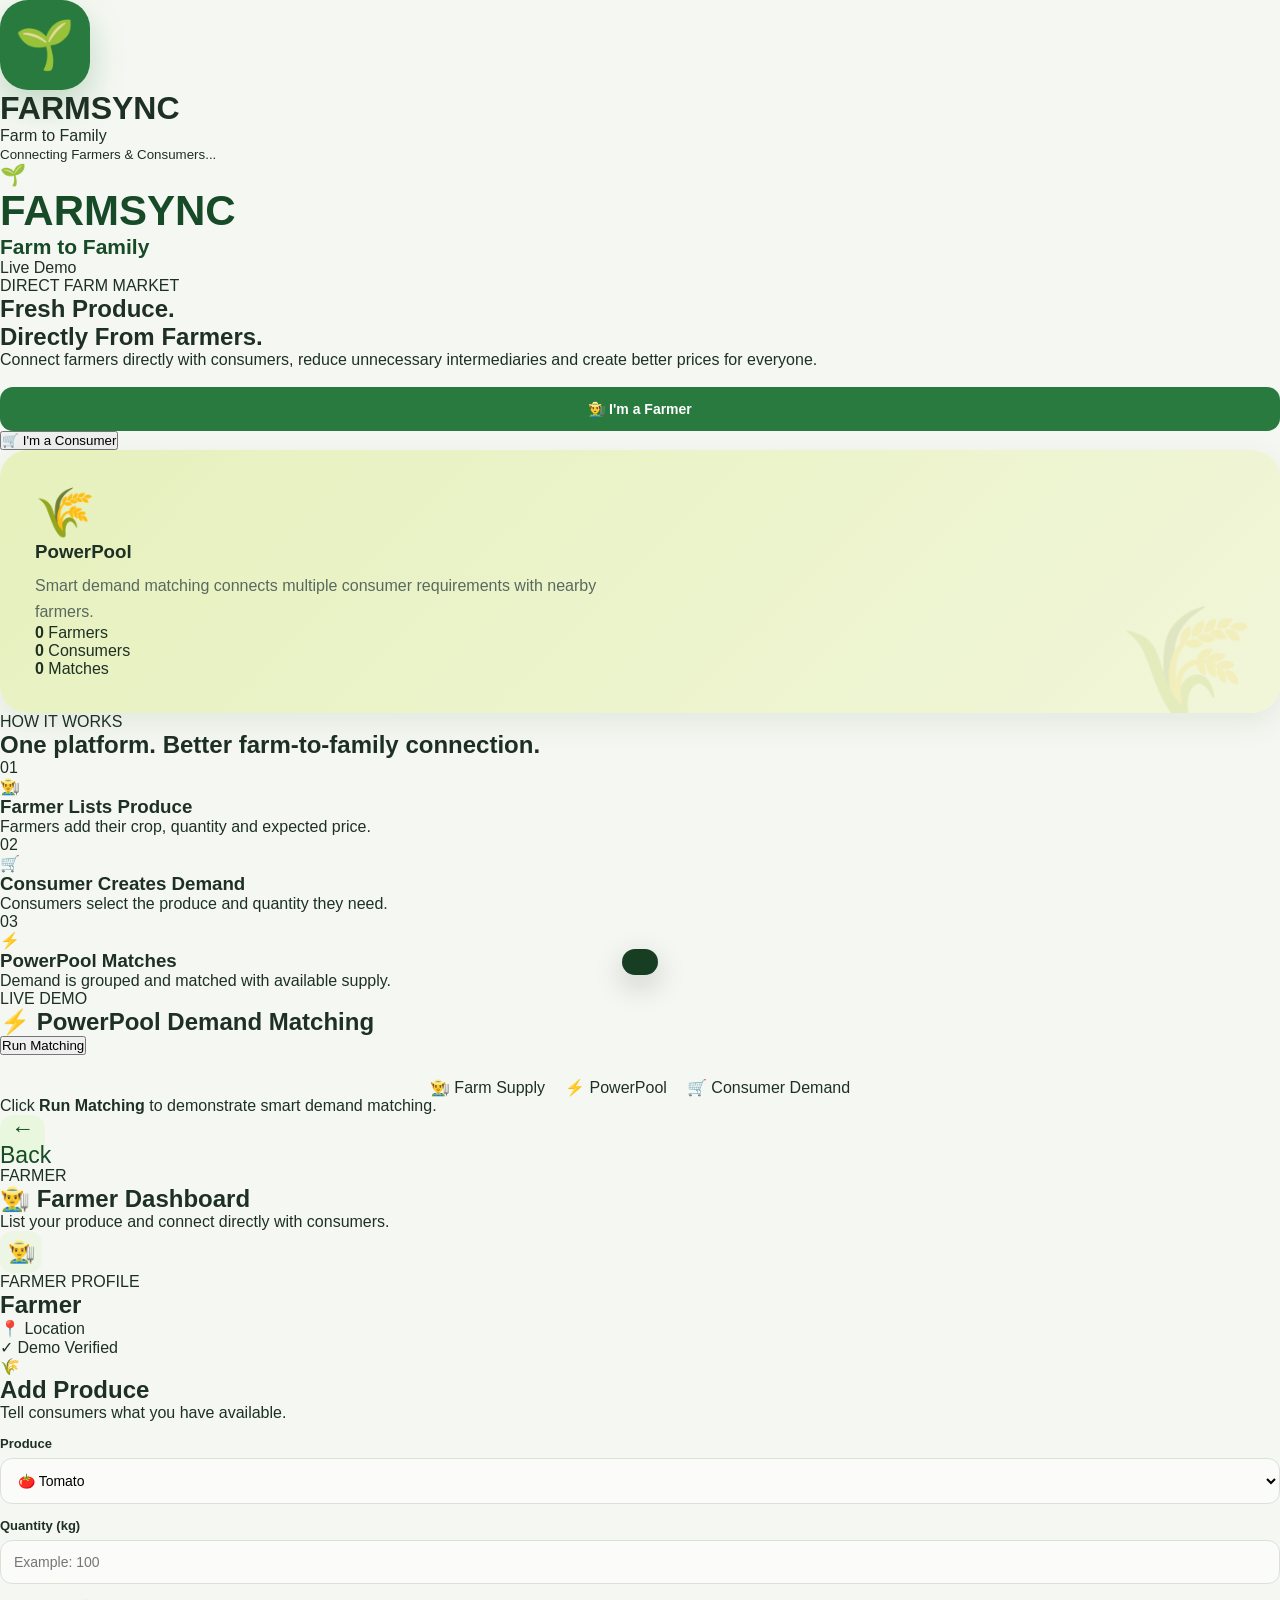
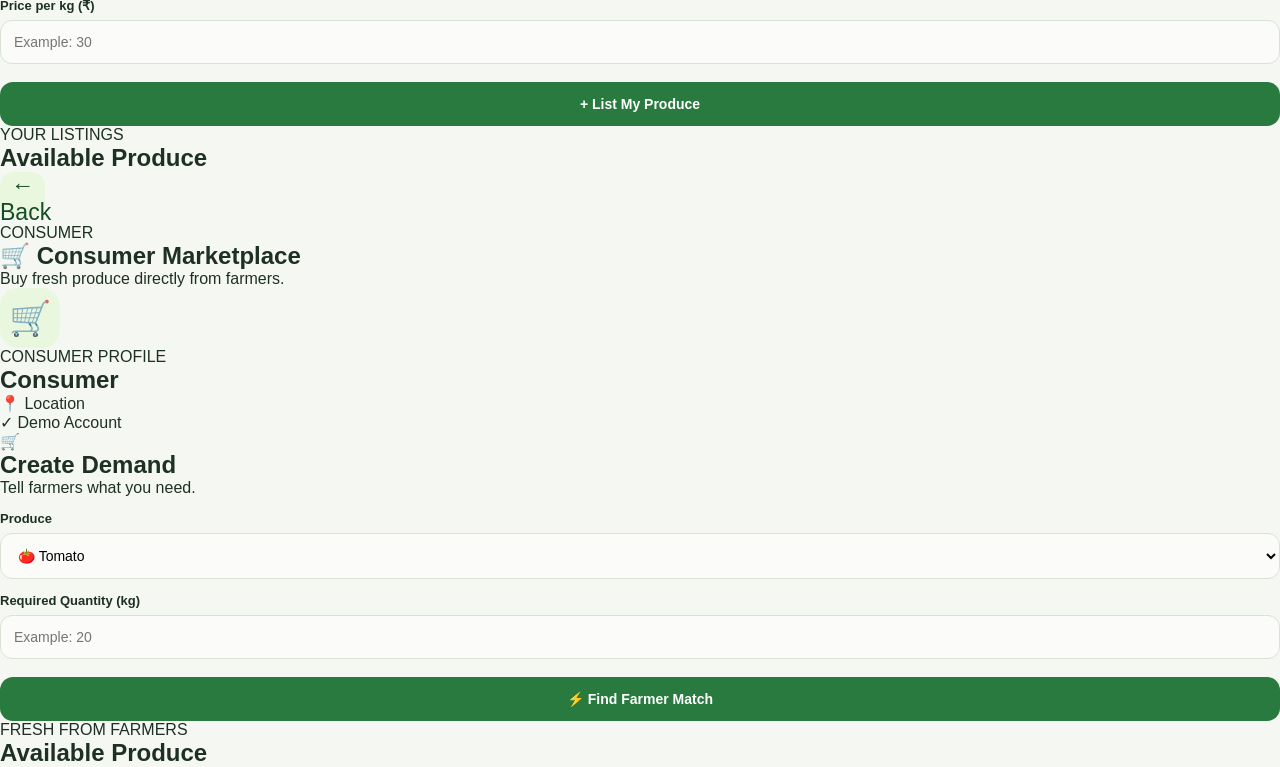
==== index.html @ 0b10d121 "Update index.html" ====
<!DOCTYPE html>
<html lang="en">
<head>
    <meta charset="UTF-8">
    <meta name="viewport" content="width=device-width, initial-scale=1.0">

    <title>FARMSYNC | Farm to Family</title>

    <link rel="stylesheet" href="style.css">
</head>

<body>

<!-- ================= SPLASH SCREEN ================= -->

<div id="splash">
    <div class="splash-logo">🌱</div>
    <h1>FARMSYNC</h1>
    <p>Farm to Family</p>

    <div class="loader"></div>

    <small>Connecting Farmers & Consumers...</small>
</div>


<!-- ================= MAIN APP ================= -->

<div id="app">

    <!-- HEADER -->
    <header class="topbar">

        <div class="brand">
            <div class="brand-icon">🌱</div>

            <div>
                <h1>FARMSYNC</h1>
                <span>Farm to Family</span>
            </div>
        </div>

        <div class="status">
            <span class="online-dot"></span>
            Live Demo
        </div>

    </header>


    <!-- HOME -->
    <section id="home" class="page active">

        <div class="hero">

            <div>
                <span class="badge">DIRECT FARM MARKET</span>

                <h2>
                    Fresh Produce.<br>
                    <span>Directly From Farmers.</span>
                </h2>

                <p>
                    Connect farmers directly with consumers,
                    reduce unnecessary intermediaries and create
                    better prices for everyone.
                </p>

                <div class="hero-buttons">
                    <button class="primary-btn" onclick="openRole('farmer')">
                        👨‍🌾 I'm a Farmer
                    </button>

                    <button class="secondary-btn" onclick="openRole('consumer')">
                        🛒 I'm a Consumer
                    </button>
                </div>
            </div>

            <div class="hero-card">

                <div class="hero-icon">🌾</div>

                <h3>PowerPool</h3>

                <p>
                    Smart demand matching connects multiple
                    consumer requirements with nearby farmers.
                </p>

                <div class="mini-stats">

                    <div>
                        <strong id="farmerCount">0</strong>
                        <span>Farmers</span>
                    </div>

                    <div>
                        <strong id="consumerCount">0</strong>
                        <span>Consumers</span>
                    </div>

                    <div>
                        <strong id="matchCount">0</strong>
                        <span>Matches</span>
                    </div>

                </div>

            </div>

        </div>


        <!-- HOW IT WORKS -->

        <div class="section-title">
            <span>HOW IT WORKS</span>
            <h2>One platform. Better farm-to-family connection.</h2>
        </div>

        <div class="steps">

            <div class="step-card">
                <div class="step-number">01</div>
                <div class="step-icon">👨‍🌾</div>
                <h3>Farmer Lists Produce</h3>
                <p>
                    Farmers add their crop, quantity and expected price.
                </p>
            </div>

            <div class="step-card">
                <div class="step-number">02</div>
                <div class="step-icon">🛒</div>
                <h3>Consumer Creates Demand</h3>
                <p>
                    Consumers select the produce and quantity they need.
                </p>
            </div>

            <div class="step-card">
                <div class="step-number">03</div>
                <div class="step-icon">⚡</div>
                <h3>PowerPool Matches</h3>
                <p>
                    Demand is grouped and matched with available supply.
                </p>
            </div>

        </div>


        <!-- LIVE MATCH -->

        <div class="match-section">

            <div class="match-header">
                <div>
                    <span class="badge">LIVE DEMO</span>
                    <h2>⚡ PowerPool Demand Matching</h2>
                </div>

                <button onclick="runMatching()" class="match-btn">
                    Run Matching
                </button>
            </div>

            <div id="matchingAnimation" class="matching-animation">

                <div class="match-node farmer-node">
                    👨‍🌾
                    <span>Farm Supply</span>
                </div>

                <div class="connection-line">
                    <div class="pulse"></div>
                </div>

                <div class="powerpool-node">
                    ⚡
                    <span>PowerPool</span>
                </div>

                <div class="connection-line">
                    <div class="pulse"></div>
                </div>

                <div class="match-node consumer-node">
                    🛒
                    <span>Consumer Demand</span>
                </div>

            </div>

            <div id="matchResult" class="match-result">
                Click <b>Run Matching</b> to demonstrate smart demand matching.
            </div>

        </div>

    </section>



    <!-- FARMER PAGE -->

    <section id="farmer" class="page">

        <button class="back-btn" onclick="goHome()">← Back</button>

        <div class="page-heading">

            <span class="badge">FARMER</span>

            <h2>👨‍🌾 Farmer Dashboard</h2>

            <p>
                List your produce and connect directly with consumers.
            </p>

        </div>


        <!-- FARMER PROFILE -->

        <div class="profile-card">

            <div class="avatar farmer-avatar">👨‍🌾</div>

            <div class="profile-info">

                <span class="small-label">FARMER PROFILE</span>

                <h2 id="farmerName">Farmer</h2>

                <p>📍 <span id="farmerLocation">Location</span></p>

            </div>

            <div class="verified">
                ✓ Demo Verified
            </div>

        </div>


        <!-- ADD PRODUCE -->

        <div class="form-card">

            <div class="form-title">
                <div class="form-icon">🌾</div>

                <div>
                    <h2>Add Produce</h2>
                    <p>Tell consumers what you have available.</p>
                </div>
            </div>


            <div class="form-grid">

                <div class="input-group">

                    <label>Produce</label>

                    <select id="produceName">

                        <option value="Tomato">🍅 Tomato</option>
                        <option value="Onion">🧅 Onion</option>
                        <option value="Potato">🥔 Potato</option>
                        <option value="Carrot">🥕 Carrot</option>
                        <option value="Banana">🍌 Banana</option>
                        <option value="Mango">🥭 Mango</option>
                        <option value="Brinjal">🍆 Brinjal</option>
                        <option value="Cabbage">🥬 Cabbage</option>

                    </select>

                </div>


                <div class="input-group">

                    <label>Quantity (kg)</label>

                    <input
                        id="produceQty"
                        type="number"
                        placeholder="Example: 100"
                        min="1"
                    >

                </div>


                <div class="input-group">

                    <label>Price per kg (₹)</label>

                    <input
                        id="producePrice"
                        type="number"
                        placeholder="Example: 30"
                        min="1"
                    >

                </div>

            </div>


            <button class="primary-btn full-btn" onclick="addProduce()">
                + List My Produce
            </button>

        </div>


        <!-- FARMER LIST -->

        <div class="section-title small-section">

            <span>YOUR LISTINGS</span>

            <h2>Available Produce</h2>

        </div>

        <div id="farmerListings" class="listing-grid"></div>

    </section>



    <!-- CONSUMER PAGE -->

    <section id="consumer" class="page">

        <button class="back-btn" onclick="goHome()">← Back</button>

        <div class="page-heading">

            <span class="badge consumer-badge">CONSUMER</span>

            <h2>🛒 Consumer Marketplace</h2>

            <p>
                Buy fresh produce directly from farmers.
            </p>

        </div>


        <!-- CONSUMER PROFILE -->

        <div class="profile-card">

            <div class="avatar consumer-avatar">🛒</div>

            <div class="profile-info">

                <span class="small-label">CONSUMER PROFILE</span>

                <h2 id="consumerName">Consumer</h2>

                <p>📍 <span id="consumerLocation">Location</span></p>

            </div>

            <div class="verified">
                ✓ Demo Account
            </div>

        </div>


        <!-- DEMAND -->

        <div class="form-card">

            <div class="form-title">

                <div class="form-icon">🛒</div>

                <div>
                    <h2>Create Demand</h2>
                    <p>Tell farmers what you need.</p>
                </div>

            </div>


            <div class="form-grid">

                <div class="input-group">

                    <label>Produce</label>

                    <select id="demandName">

                        <option value="Tomato">🍅 Tomato</option>
                        <option value="Onion">🧅 Onion</option>
                        <option value="Potato">🥔 Potato</option>
                        <option value="Carrot">🥕 Carrot</option>
                        <option value="Banana">🍌 Banana</option>
                        <option value="Mango">🥭 Mango</option>
                        <option value="Brinjal">🍆 Brinjal</option>
                        <option value="Cabbage">🥬 Cabbage</option>

                    </select>

                </div>


                <div class="input-group">

                    <label>Required Quantity (kg)</label>

                    <input
                        id="demandQty"
                        type="number"
                        placeholder="Example: 20"
                        min="1"
                    >

                </div>

            </div>


            <button class="primary-btn full-btn" onclick="createDemand()">
                ⚡ Find Farmer Match
            </button>

        </div>


        <!-- MARKETPLACE -->

        <div class="section-title small-section">

            <span>FRESH FROM FARMERS</span>

            <h2>Available Produce</h2>

        </div>

        <div id="consumerListings" class="listing-grid"></div>


        <!-- MATCH RESULT -->

        <div id="consumerMatch" class="consumer-match"></div>

    </section>

</div>


<!-- TOAST -->

<div id="toast" class="toast"></div>


<script src="script.js"></script>

</body>
</html>
---- style.css ----
* {
  box-sizing: border-box;
  margin: 0;
  padding: 0;
}

:root {
  --green: #287a3e;
  --dark-green: #174b28;
  --light-green: #eaf7df;
  --lime: #dff0a9;
  --white: #ffffff;
  --text: #1e3024;
  --muted: #718078;
  --border: #e3e9df;
  --orange: #ef9b24;
  --red: #e95757;
  --shadow: 0 10px 30px rgba(30, 70, 40, 0.09);
}

body {
  font-family: Arial, Helvetica, sans-serif;
  background: #f5f8f2;
  color: var(--text);
}

button,
input,
select {
  font-family: inherit;
}

button {
  cursor: pointer;
}

.hidden {
  display: none !important;
}


/* ================= SPLASH ================= */

.splash-screen {
  min-height: 100vh;

  display: flex;
  flex-direction: column;
  align-items: center;
  justify-content: center;

  background:
    radial-gradient(circle at top, #eaf7d7, #f7faf4 55%, #edf5e9);
}

.splash-logo {
  width: 90px;
  height: 90px;

  border-radius: 28px;

  background: var(--green);

  display: flex;
  align-items: center;
  justify-content: center;

  font-size: 48px;

  box-shadow: 0 15px 35px rgba(40, 122, 62, .25);

  animation: floatLogo 2s infinite ease-in-out;
}

.splash-screen h1 {
  margin-top: 22px;
  font-size: 38px;
  letter-spacing: 2px;
  color: var(--dark-green);
}

.splash-screen p {
  margin-top: 5px;
  color: var(--muted);
  font-size: 16px;
}

.splash-screen small {
  color: #8a958d;
  margin-top: 18px;
}

.loading-line {
  width: 190px;
  height: 5px;

  background: #dbe5d6;

  border-radius: 10px;

  margin-top: 30px;

  overflow: hidden;
}

.loading-line span {
  display: block;
  height: 100%;
  width: 40%;

  background: var(--green);

  border-radius: 10px;

  animation: loading 1.5s infinite;
}

@keyframes loading {
  from {
    transform: translateX(-150px);
  }

  to {
    transform: translateX(300px);
  }
}

@keyframes floatLogo {

  0%,
  100% {
    transform: translateY(0);
  }

  50% {
    transform: translateY(-10px);
  }
}


/* ================= HEADER ================= */

.top-header {
  min-height: 75px;

  padding: 15px max(20px, calc((100% - 900px) / 2));

  display: flex;
  align-items: center;
  justify-content: space-between;

  background: white;

  border-bottom: 1px solid var(--border);
}

.brand {
  font-weight: 800;
  font-size: 21px;
  color: var(--dark-green);
}

.brand span {
  margin-right: 5px;
}

.top-header small {
  color: var(--muted);
}


.icon-btn {
  border: 0;

  width: 44px;
  height: 44px;

  border-radius: 14px;

  background: var(--light-green);

  font-size: 20px;

  color: var(--dark-green);
}


/* ================= HOME ================= */

.home-container {
  max-width: 900px;

  margin: auto;

  padding: 35px 20px 60px;
}

.hero-card {
  background:
    linear-gradient(
      135deg,
      #e6f1bd,
      #f1f6d9
    );

  border-radius: 28px;

  padding: 35px;

  box-shadow: var(--shadow);

  position: relative;

  overflow: hidden;
}

.hero-card::after {
  content: "🌾";
  position: absolute;

  right: 25px;
  bottom: -15px;

  font-size: 110px;

  opacity: .13;
}

.hero-icon {
  font-size: 48px;
}

.hero-card h1 {
  margin-top: 15px;
  font-size: 32px;
  color: var(--dark-green);
}

.hero-card p {
  margin-top: 10px;
  max-width: 600px;

  line-height: 1.6;

  color: #59695e;
}

.hero-points {
  display: flex;
  flex-wrap: wrap;
  gap: 10px;

  margin-top: 22px;
}

.hero-points span {
  background: rgba(255,255,255,.65);

  padding: 9px 13px;

  border-radius: 50px;

  font-size: 13px;

  font-weight: bold;
}

.home-container > h2 {
  margin: 35px 0 18px;

  color: var(--dark-green);
}

.role-grid {
  display: grid;

  grid-template-columns: 1fr 1fr;

  gap: 18px;
}

.role-card {
  position: relative;

  border: 1px solid var(--border);

  background: white;

  border-radius: 22px;

  padding: 28px;

  text-align: left;

  box-shadow: var(--shadow);

  transition: .25s;
}

.role-card:hover {
  transform: translateY(-5px);
}

.role-icon {
  font-size: 45px;
}

.role-card h3 {
  font-size: 23px;
  margin-top: 15px;
}

.role-card p {
  color: var(--muted);
  margin-top: 5px;
}

.role-arrow {
  position: absolute;

  right: 22px;
  bottom: 22px;

  width: 38px;
  height: 38px;

  border-radius: 50%;

  display: flex;
  align-items: center;
  justify-content: center;

  background: var(--light-green);

  color: var(--green);

  font-size: 20px;
}

.farmer-role {
  border-top: 5px solid var(--green);
}

.consumer-role {
  border-top: 5px solid var(--orange);
}

.powerpool-mini {
  margin-top: 22px;

  background: var(--dark-green);

  color: white;

  border-radius: 18px;

  padding: 16px 18px;

  display: flex;
  align-items: center;
  gap: 12px;
}

.powerpool-mini strong {
  display: block;
}

.powerpool-mini p {
  font-size: 12px;
  opacity: .75;
  margin-top: 3px;
}

.powerpool-mini > span {
  margin-left: auto;

  font-size: 10px;

  padding: 5px 8px;

  background: #55b96c;

  border-radius: 20px;
}

.pulse-dot {
  width: 11px;
  height: 11px;

  border-radius: 50%;

  background: #72e58b;

  box-shadow: 0 0 0 0 rgba(114,229,139,.7);

  animation: pulse 1.5s infinite;
}

@keyframes pulse {
  70% {
    box-shadow: 0 0 0 9px rgba(114,229,139,0);
  }
}


/* ================= PAGE HEADER ================= */

.page-header {
  background: white;

  min-height: 78px;

  padding: 14px max(20px, calc((100% - 900px) / 2));

  display: flex;
  align-items: center;

  gap: 14px;

  border-bottom: 1px solid var(--border);
}

.page-header h2 {
  font-size: 21px;
}

.page-header small {
  color: var(--muted);
}

.back-btn {
  width: 45px;
  height: 45px;

  border: 0;

  border-radius: 14px;

  background: var(--light-green);

  color: var(--dark-green);

  font-size: 23px;
}


/* ================= DASHBOARD ================= */

.dashboard {
  max-width: 900px;

  margin: auto;

  padding: 25px 20px 70px;
}

.welcome-card,
.consumer-profile {
  background: white;

  border: 1px solid var(--border);

  border-radius: 22px;

  padding: 20px;

  display: flex;
  align-items: center;

  gap: 15px;

  box-shadow: var(--shadow);
}

.avatar,
.consumer-avatar {
  width: 60px;
  height: 60px;

  display: flex;
  align-items: center;
  justify-content: center;

  background: var(--light-green);

  border-radius: 18px;

  font-size: 34px;
}

.welcome-card h2,
.consumer-profile h2 {
  margin-top: 5px;
  font-size: 20px;
}

.welcome-card p,
.consumer-profile p {
  margin-top: 4px;
  color: var(--muted);
  font-size: 13px;
}

.status-badge {
  font-size: 10px;

  color: #29914a;

  font-weight: bold;
}

.stats-grid {
  display: grid;

  grid-template-columns: repeat(3, 1fr);

  gap: 13px;

  margin-top: 17px;
}

.stat-card {
  background: white;

  border: 1px solid var(--border);

  border-radius: 18px;

  padding: 18px;

  display: flex;
  flex-direction: column;

  gap: 5px;
}

.stat-card span {
  font-size: 22px;
}

.stat-card strong {
  font-size: 23px;
  color: var(--dark-green);
}

.stat-card small {
  color: var(--muted);
}


/* ================= PANEL ================= */

.panel {
  background: white;

  border: 1px solid var(--border);

  border-radius: 22px;

  padding: 22px;

  margin-top: 20px;

  box-shadow: var(--shadow);
}

.panel-title > div {
  display: flex;
  align-items: center;
  gap: 12px;
}

.panel-icon {
  width: 42px;
  height: 42px;

  border-radius: 13px;

  background: var(--light-green);

  display: flex;
  align-items: center;
  justify-content: center;
}

.panel-title h3 {
  font-size: 18px;
}

.panel-title p {
  color: var(--muted);
  font-size: 12px;
  margin-top: 3px;
}

form {
  margin-top: 20px;
}

label {
  display: block;

  font-size: 13px;

  font-weight: bold;

  margin: 14px 0 7px;
}

input,
select {
  width: 100%;

  border: 1px solid #d9e2d5;

  background: #fbfcfa;

  border-radius: 12px;

  padding: 13px;

  outline: none;

  font-size: 14px;
}

input:focus,
select:focus {
  border-color: var(--green);
}

.form-row {
  display: grid;

  grid-template-columns: 1fr 1fr;

  gap: 12px;
}

.primary-btn {
  width: 100%;

  border: 0;

  background: var(--green);

  color: white;

  padding: 14px;

  border-radius: 13px;

  font-weight: bold;

  margin-top: 18px;

  font-size: 14px;

  transition: .2s;
}

.primary-btn:hover {
  background: var(--dark-green);

  transform: translateY(-1px);
}


/* ================= SECTION ================= */

.section-heading {
  margin: 28px 2px 13px;

  display: flex;
  justify-content: space-between;
}

.section-heading h3 {
  font-size: 19px;
}

.section-heading p {
  color: var(--muted);

  font-size: 12px;

  margin-top: 4px;
}


/* ================= LISTINGS ================= */

.listing-container,
.consumer-listings {
  display: grid;

  gap: 13px;
}

.produce-card {
  background: white;

  border: 1px solid var(--border);

  border-radius: 20px;

  padding: 18px;

  box-shadow: 0 5px 20px rgba(30,70,40,.05);

  position: relative;
}

.produce-top {
  display: flex;

  align-items: center;

  gap: 12px;
}

.produce-image {
  width: 52px;
  height: 52px;

  border-radius: 15px;

  background: var(--light-green);

  display: flex;
  align-items: center;
  justify-content: center;

  font-size: 30px;
}

.produce-name {
  font-size: 17px;

  font-weight: bold;
}

.produce-meta {
  margin-top: 4px;

  font-size: 12px;

  color: var(--muted);
}

.price-tag {
  margin-left: auto;

  color: var(--green);

  font-size: 18px;

  font-weight: 800;
}

.produce-bottom {
  margin-top: 15px;

  padding-top: 13px;

  border-top: 1px solid #edf0eb;

  display: flex;
  align-items: center;
  justify-content: space-between;
}

.quantity {
  font-size: 13px;

  color: #5d6961;
}

.delete-btn {
  border: 0;

  background: #fff0f0;

  color: var(--red);

  border-radius: 9px;

  padding: 8px 11px;
}


/* ================= CONSUMER ================= */

.refresh-btn {
  margin-left: auto;

  width: 40px;
  height: 40px;

  border: 0;

  border-radius: 12px;

  background: var(--light-green);

  font-size: 18px;
}

.powerpool-card {
  margin-top: 18px;

  padding: 20px;

  border-radius: 22px;

  color: white;

  background:
    linear-gradient(
      135deg,
      #143e22,
      #287a3e
    );

  overflow: hidden;

  position: relative;
}

.powerpool-header {
  display: flex;
  align-items: center;
  justify-content: space-between;
}

.power-title {
  font-size: 18px;

  font-weight: bold;
}

.power-title span {
  margin-left: 6px;

  font-size: 9px;

  background: #63cf77;

  padding: 5px 7px;

  border-radius: 10px;
}

.powerpool-header p {
  margin-top: 4px;

  font-size: 12px;

  opacity: .7;
}

.power-icon {
  font-size: 32px;

  animation: powerGlow 1.2s infinite alternate;
}

@keyframes powerGlow {
  from {
    transform: scale(1);
    opacity: .7;
  }

  to {
    transform: scale(1.2);
    opacity: 1;
  }
}

.matching-animation {
  display: flex;

  align-items: center;

  justify-content: center;

  gap: 10px;

  margin-top: 23px;
}

.node {
  width: 50px;
  height: 50px;

  border-radius: 50%;

  display: flex;
  align-items: center;
  justify-content: center;

  background: rgba(255,255,255,.15);

  border: 1px solid rgba(255,255,255,.25);

  font-size: 24px;

  flex-shrink: 0;
}

.connection {
  width: 180px;

  text-align: center;

  position: relative;
}

.connection span {
  font-size: 8px;

  letter-spacing: 1px;

  opacity: .65;
}

.energy-flow {
  height: 4px;

  border-radius: 10px;

  background:
    repeating-linear-gradient(
      90deg,
      #9ef3a8 0px,
      #9ef3a8 15px,
      transparent 15px,
      transparent 28px
    );

  animation: flow 1s linear infinite;

  margin-bottom: 7px;
}

@keyframes flow {
  from {
    background-position: 0;
  }

  to {
    background-position: 56px;
  }
}

.match-status {
  text-align: center;

  font-size: 11px;

  margin-top: 15px;

  opacity: .8;
}

.search-box {
  margin-top: 18px;

  background: white;

  border: 1px solid var(--border);

  border-radius: 15px;

  padding: 4px 14px;

  display: flex;
  align-items: center;

  gap: 8px;
}

.search-box input {
  border: 0;

  background: transparent;

  padding: 12px 5px;
}

.filter-row {
  display: flex;

  gap: 8px;

  overflow-x: auto;

  margin-top: 13px;

  padding-bottom: 3px;
}

.filter {
  white-space: nowrap;

  border: 1px solid var(--border);

  background: white;

  border-radius: 30px;

  padding: 8px 13px;

  font-size: 12px;

  color: #5e6962;
}

.filter.active {
  background: var(--dark-green);

  color: white;

  border-color: var(--dark-green);
}


/* ================= CONSUMER CARD ================= */

.consumer-card {
  background: white;

  border: 1px solid var(--border);

  border-radius: 20px;

  padding: 18px;

  box-shadow: 0 5px 20px rgba(30,70,40,.05);

  transition: .2s;
}

.consumer-card:hover {
  transform: translateY(-2px);

  box-shadow: var(--shadow);
}

.farmer-info {
  display: flex;

  align-items: center;

  gap: 10px;

  margin-bottom: 13px;
}

.farmer-avatar {
  width: 42px;
  height: 42px;

  border-radius: 13px;

  background: #edf5e5;

  display: flex;
  align-items: center;
  justify-content: center;

  font-size: 22px;
}

.farmer-info strong {
  font-size: 14px;
}

.farmer-info small {
  display: block;

  margin-top: 3px;

  color: var(--muted);

  font-size: 11px;
}

.fresh-badge {
  margin-left: auto;

  color: #278c45;

  background: #e9f7e9;

  border-radius: 20px;

  padding: 5px 8px;

  font-size: 9px;

  font-weight: bold;
}

.consumer-card-main {
  display: flex;

  align-items: center;

  gap: 12px;
}

.big-produce-icon {
  width: 64px;
  height: 64px;

  border-radius: 17px;

  background: var(--light-green);

  display: flex;
  align-items: center;
  justify-content: center;

  font-size: 38px;
}

.consumer-card-main h3 {
  font-size: 19px;
}

.location {
  color: var(--muted);

  font-size: 11px;

  margin-top: 4px;
}

.consumer-price {
  margin-left: auto;

  text-align: right;
}

.consumer-price strong {
  display: block;

  font-size: 20px;

  color: var(--green);
}

.consumer-price small {
  color: var(--muted);
}

.consumer-card-bottom {
  display: flex;

  align-items: center;

  justify-content: space-between;

  margin-top: 15px;

  padding-top: 13px;

  border-top: 1px solid #edf0eb;
}

.available {
  font-size: 12px;

  color: #56645b;
}

.request-btn {
  border: 0;

  background: var(--green);

  color: white;

  padding: 10px 14px;

  border-radius: 10px;

  font-size: 12px;

  font-weight: bold;
}


/* ================= MODAL ================= */

.modal {
  position: fixed;

  inset: 0;

  background: rgba(13, 31, 18, .55);

  backdrop-filter: blur(5px);

  display: flex;

  align-items: center;

  justify-content: center;

  padding: 20px;

  z-index: 100;
}

.modal-box {
  width: 100%;

  max-width: 420px;

  background: white;

  border-radius: 25px;

  padding: 28px;

  position: relative;

  animation: modalIn .25s ease;
}

@keyframes modalIn {
  from {
    transform: scale(.9);
    opacity: 0;
  }

  to {
    transform: scale(1);
    opacity: 1;
  }
}

.modal-close {
  position: absolute;

  top: 14px;
  right: 14px;

  width: 35px;
  height: 35px;

  border: 0;

  border-radius: 50%;

  background: #f0f3ee;

  font-size: 20px;
}

.modal-icon {
  font-size: 42px;
}

.modal-box h2 {
  margin-top: 10px;
}

.modal-box p {
  margin-top: 7px;

  color: var(--muted);

  font-size: 13px;

  line-height: 1.5;
}


/* ================= TOAST ================= */

.toast {
  position: fixed;

  bottom: 25px;

  left: 50%;

  transform: translateX(-50%) translateY(100px);

  background: #173e23;

  color: white;

  padding: 13px 18px;

  border-radius: 13px;

  display: flex;

  gap: 9px;

  align-items: center;

  font-size: 13px;

  box-shadow: 0 10px 30px rgba(0,0,0,.2);

  transition: .3s;

  z-index: 200;
}

.toast.show {
  transform: translateX(-50%) translateY(0);
}

#toastIcon {
  color: #87e69a;
  font-weight: bold;
}


/* ================= EMPTY ================= */

.empty-state {
  background: white;

  border: 1px dashed #ccd8c9;

  border-radius: 20px;

  padding: 30px;

  text-align: center;

  color: var(--muted);
}

.empty-state div {
  font-size: 35px;

  margin-bottom: 8px;
}


/* ================= RESPONSIVE ================= */

@media (max-width: 650px) {

  .hero-card {
    padding: 25px;
  }

  .hero-card h1 {
    font-size: 27px;
  }

  .role-grid {
    grid-template-columns: 1fr;
  }

  .stats-grid {
    grid-template-columns: repeat(3, 1fr);
  }

  .stat-card {
    padding: 13px;
  }

  .stat-card strong {
    font-size: 19px;
  }

  .connection {
    width: 100px;
  }

  .consumer-card-main {
    align-items: flex-start;
  }

  .big-produce-icon {
    width: 54px;
    height: 54px;
    font-size: 30px;
  }

  .consumer-price strong {
    font-size: 17px;
  }
}

@media (max-width: 430px) {

  .dashboard,
  .home-container {
    padding-left: 14px;
    padding-right: 14px;
  }

  .form-row {
    grid-template-columns: 1fr;
    gap: 0;
  }

  .stats-grid {
    gap: 7px;
  }

  .stat-card {
    border-radius: 14px;
  }

  .stat-card span {
    font-size: 18px;
  }

  .stat-card strong {
    font-size: 17px;
  }

  .stat-card small {
    font-size: 10px;
  }

  .matching-animation {
    gap: 5px;
  }

  .connection {
    width: 75px;
  }
}
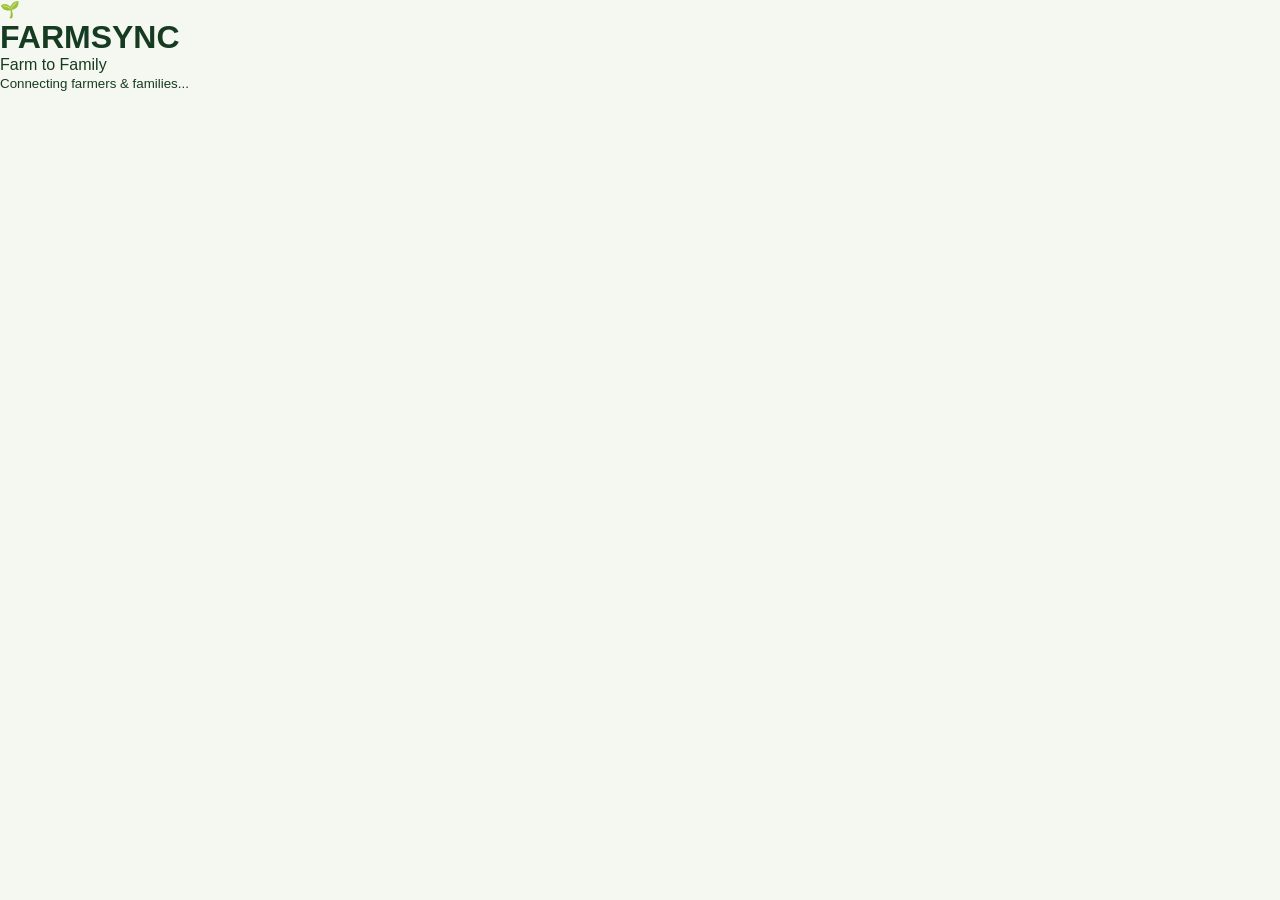
==== commit efc7eb01: "Update index.html" ====
--- a/index.html
+++ b/index.html
@@ -1,471 +1,34 @@
 <!DOCTYPE html>
 <html lang="en">
 <head>
-    <meta charset="UTF-8">
-    <meta name="viewport" content="width=device-width, initial-scale=1.0">
-
-    <title>FARMSYNC | Farm to Family</title>
-
-    <link rel="stylesheet" href="style.css">
+  <meta charset="UTF-8">
+  <meta name="viewport" content="width=device-width, initial-scale=1.0">
+  <title>FARMSYNC - Farm to Family</title>
+  <link rel="stylesheet" href="style.css">
 </head>
 
 <body>
 
-<!-- ================= SPLASH SCREEN ================= -->
+  <!-- LOADER -->
+  <div id="loader">
+    <div class="loader-box">
+      <div class="loader-logo">🌱</div>
+      <h1>FARMSYNC</h1>
+      <p>Farm to Family</p>
+      <div class="loader-bar">
+        <span></span>
+      </div>
+      <small>Connecting farmers & families...</small>
+    </div>
+  </div>
 
-<div id="splash">
-    <div class="splash-logo">🌱</div>
-    <h1>FARMSYNC</h1>
-    <p>Farm to Family</p>
+  <!-- MAIN APP -->
+  <main id="app"></main>
 
-    <div class="loader"></div>
+  <!-- TOAST -->
+  <div id="toast"></div>
 
-    <small>Connecting Farmers & Consumers...</small>
-</div>
-
-
-<!-- ================= MAIN APP ================= -->
-
-<div id="app">
-
-    <!-- HEADER -->
-    <header class="topbar">
-
-        <div class="brand">
-            <div class="brand-icon">🌱</div>
-
-            <div>
-                <h1>FARMSYNC</h1>
-                <span>Farm to Family</span>
-            </div>
-        </div>
-
-        <div class="status">
-            <span class="online-dot"></span>
-            Live Demo
-        </div>
-
-    </header>
-
-
-    <!-- HOME -->
-    <section id="home" class="page active">
-
-        <div class="hero">
-
-            <div>
-                <span class="badge">DIRECT FARM MARKET</span>
-
-                <h2>
-                    Fresh Produce.<br>
-                    <span>Directly From Farmers.</span>
-                </h2>
-
-                <p>
-                    Connect farmers directly with consumers,
-                    reduce unnecessary intermediaries and create
-                    better prices for everyone.
-                </p>
-
-                <div class="hero-buttons">
-                    <button class="primary-btn" onclick="openRole('farmer')">
-                        👨‍🌾 I'm a Farmer
-                    </button>
-
-                    <button class="secondary-btn" onclick="openRole('consumer')">
-                        🛒 I'm a Consumer
-                    </button>
-                </div>
-            </div>
-
-            <div class="hero-card">
-
-                <div class="hero-icon">🌾</div>
-
-                <h3>PowerPool</h3>
-
-                <p>
-                    Smart demand matching connects multiple
-                    consumer requirements with nearby farmers.
-                </p>
-
-                <div class="mini-stats">
-
-                    <div>
-                        <strong id="farmerCount">0</strong>
-                        <span>Farmers</span>
-                    </div>
-
-                    <div>
-                        <strong id="consumerCount">0</strong>
-                        <span>Consumers</span>
-                    </div>
-
-                    <div>
-                        <strong id="matchCount">0</strong>
-                        <span>Matches</span>
-                    </div>
-
-                </div>
-
-            </div>
-
-        </div>
-
-
-        <!-- HOW IT WORKS -->
-
-        <div class="section-title">
-            <span>HOW IT WORKS</span>
-            <h2>One platform. Better farm-to-family connection.</h2>
-        </div>
-
-        <div class="steps">
-
-            <div class="step-card">
-                <div class="step-number">01</div>
-                <div class="step-icon">👨‍🌾</div>
-                <h3>Farmer Lists Produce</h3>
-                <p>
-                    Farmers add their crop, quantity and expected price.
-                </p>
-            </div>
-
-            <div class="step-card">
-                <div class="step-number">02</div>
-                <div class="step-icon">🛒</div>
-                <h3>Consumer Creates Demand</h3>
-                <p>
-                    Consumers select the produce and quantity they need.
-                </p>
-            </div>
-
-            <div class="step-card">
-                <div class="step-number">03</div>
-                <div class="step-icon">⚡</div>
-                <h3>PowerPool Matches</h3>
-                <p>
-                    Demand is grouped and matched with available supply.
-                </p>
-            </div>
-
-        </div>
-
-
-        <!-- LIVE MATCH -->
-
-        <div class="match-section">
-
-            <div class="match-header">
-                <div>
-                    <span class="badge">LIVE DEMO</span>
-                    <h2>⚡ PowerPool Demand Matching</h2>
-                </div>
-
-                <button onclick="runMatching()" class="match-btn">
-                    Run Matching
-                </button>
-            </div>
-
-            <div id="matchingAnimation" class="matching-animation">
-
-                <div class="match-node farmer-node">
-                    👨‍🌾
-                    <span>Farm Supply</span>
-                </div>
-
-                <div class="connection-line">
-                    <div class="pulse"></div>
-                </div>
-
-                <div class="powerpool-node">
-                    ⚡
-                    <span>PowerPool</span>
-                </div>
-
-                <div class="connection-line">
-                    <div class="pulse"></div>
-                </div>
-
-                <div class="match-node consumer-node">
-                    🛒
-                    <span>Consumer Demand</span>
-                </div>
-
-            </div>
-
-            <div id="matchResult" class="match-result">
-                Click <b>Run Matching</b> to demonstrate smart demand matching.
-            </div>
-
-        </div>
-
-    </section>
-
-
-
-    <!-- FARMER PAGE -->
-
-    <section id="farmer" class="page">
-
-        <button class="back-btn" onclick="goHome()">← Back</button>
-
-        <div class="page-heading">
-
-            <span class="badge">FARMER</span>
-
-            <h2>👨‍🌾 Farmer Dashboard</h2>
-
-            <p>
-                List your produce and connect directly with consumers.
-            </p>
-
-        </div>
-
-
-        <!-- FARMER PROFILE -->
-
-        <div class="profile-card">
-
-            <div class="avatar farmer-avatar">👨‍🌾</div>
-
-            <div class="profile-info">
-
-                <span class="small-label">FARMER PROFILE</span>
-
-                <h2 id="farmerName">Farmer</h2>
-
-                <p>📍 <span id="farmerLocation">Location</span></p>
-
-            </div>
-
-            <div class="verified">
-                ✓ Demo Verified
-            </div>
-
-        </div>
-
-
-        <!-- ADD PRODUCE -->
-
-        <div class="form-card">
-
-            <div class="form-title">
-                <div class="form-icon">🌾</div>
-
-                <div>
-                    <h2>Add Produce</h2>
-                    <p>Tell consumers what you have available.</p>
-                </div>
-            </div>
-
-
-            <div class="form-grid">
-
-                <div class="input-group">
-
-                    <label>Produce</label>
-
-                    <select id="produceName">
-
-                        <option value="Tomato">🍅 Tomato</option>
-                        <option value="Onion">🧅 Onion</option>
-                        <option value="Potato">🥔 Potato</option>
-                        <option value="Carrot">🥕 Carrot</option>
-                        <option value="Banana">🍌 Banana</option>
-                        <option value="Mango">🥭 Mango</option>
-                        <option value="Brinjal">🍆 Brinjal</option>
-                        <option value="Cabbage">🥬 Cabbage</option>
-
-                    </select>
-
-                </div>
-
-
-                <div class="input-group">
-
-                    <label>Quantity (kg)</label>
-
-                    <input
-                        id="produceQty"
-                        type="number"
-                        placeholder="Example: 100"
-                        min="1"
-                    >
-
-                </div>
-
-
-                <div class="input-group">
-
-                    <label>Price per kg (₹)</label>
-
-                    <input
-                        id="producePrice"
-                        type="number"
-                        placeholder="Example: 30"
-                        min="1"
-                    >
-
-                </div>
-
-            </div>
-
-
-            <button class="primary-btn full-btn" onclick="addProduce()">
-                + List My Produce
-            </button>
-
-        </div>
-
-
-        <!-- FARMER LIST -->
-
-        <div class="section-title small-section">
-
-            <span>YOUR LISTINGS</span>
-
-            <h2>Available Produce</h2>
-
-        </div>
-
-        <div id="farmerListings" class="listing-grid"></div>
-
-    </section>
-
-
-
-    <!-- CONSUMER PAGE -->
-
-    <section id="consumer" class="page">
-
-        <button class="back-btn" onclick="goHome()">← Back</button>
-
-        <div class="page-heading">
-
-            <span class="badge consumer-badge">CONSUMER</span>
-
-            <h2>🛒 Consumer Marketplace</h2>
-
-            <p>
-                Buy fresh produce directly from farmers.
-            </p>
-
-        </div>
-
-
-        <!-- CONSUMER PROFILE -->
-
-        <div class="profile-card">
-
-            <div class="avatar consumer-avatar">🛒</div>
-
-            <div class="profile-info">
-
-                <span class="small-label">CONSUMER PROFILE</span>
-
-                <h2 id="consumerName">Consumer</h2>
-
-                <p>📍 <span id="consumerLocation">Location</span></p>
-
-            </div>
-
-            <div class="verified">
-                ✓ Demo Account
-            </div>
-
-        </div>
-
-
-        <!-- DEMAND -->
-
-        <div class="form-card">
-
-            <div class="form-title">
-
-                <div class="form-icon">🛒</div>
-
-                <div>
-                    <h2>Create Demand</h2>
-                    <p>Tell farmers what you need.</p>
-                </div>
-
-            </div>
-
-
-            <div class="form-grid">
-
-                <div class="input-group">
-
-                    <label>Produce</label>
-
-                    <select id="demandName">
-
-                        <option value="Tomato">🍅 Tomato</option>
-                        <option value="Onion">🧅 Onion</option>
-                        <option value="Potato">🥔 Potato</option>
-                        <option value="Carrot">🥕 Carrot</option>
-                        <option value="Banana">🍌 Banana</option>
-                        <option value="Mango">🥭 Mango</option>
-                        <option value="Brinjal">🍆 Brinjal</option>
-                        <option value="Cabbage">🥬 Cabbage</option>
-
-                    </select>
-
-                </div>
-
-
-                <div class="input-group">
-
-                    <label>Required Quantity (kg)</label>
-
-                    <input
-                        id="demandQty"
-                        type="number"
-                        placeholder="Example: 20"
-                        min="1"
-                    >
-
-                </div>
-
-            </div>
-
-
-            <button class="primary-btn full-btn" onclick="createDemand()">
-                ⚡ Find Farmer Match
-            </button>
-
-        </div>
-
-
-        <!-- MARKETPLACE -->
-
-        <div class="section-title small-section">
-
-            <span>FRESH FROM FARMERS</span>
-
-            <h2>Available Produce</h2>
-
-        </div>
-
-        <div id="consumerListings" class="listing-grid"></div>
-
-
-        <!-- MATCH RESULT -->
-
-        <div id="consumerMatch" class="consumer-match"></div>
-
-    </section>
-
-</div>
-
-
-<!-- TOAST -->
-
-<div id="toast" class="toast"></div>
-
-
-<script src="script.js"></script>
+  <script src="script.js"></script>
 
 </body>
 </html>
--- a/style.css
+++ b/style.css
@@ -1,1436 +1,764 @@
 * {
-  box-sizing: border-box;
-  margin: 0;
-  padding: 0;
-}
-
-:root {
-  --green: #287a3e;
-  --dark-green: #174b28;
-  --light-green: #eaf7df;
-  --lime: #dff0a9;
-  --white: #ffffff;
-  --text: #1e3024;
-  --muted: #718078;
-  --border: #e3e9df;
-  --orange: #ef9b24;
-  --red: #e95757;
-  --shadow: 0 10px 30px rgba(30, 70, 40, 0.09);
+    box-sizing: border-box;
+    margin: 0;
+    padding: 0;
 }
 
 body {
-  font-family: Arial, Helvetica, sans-serif;
-  background: #f5f8f2;
-  color: var(--text);
-}
-
-button,
-input,
-select {
-  font-family: inherit;
-}
+    font-family: Arial, Helvetica, sans-serif;
+    background: #f4f8f1;
+    color: #173b21;
+}
+
+/* ================= SPLASH ================= */
+
+#splash {
+    position: fixed;
+    inset: 0;
+    background: #f7faf4;
+    display: flex;
+    align-items: center;
+    justify-content: center;
+    flex-direction: column;
+    z-index: 9999;
+}
+
+.splash-logo {
+    width: 90px;
+    height: 90px;
+    background: #2e8b57;
+    border-radius: 25px;
+    display: flex;
+    align-items: center;
+    justify-content: center;
+    font-size: 48px;
+    box-shadow: 0 15px 40px rgba(0,0,0,.12);
+}
+
+#splash h1 {
+    margin-top: 20px;
+    font-size: 38px;
+    letter-spacing: 2px;
+    color: #1d6639;
+}
+
+#splash p {
+    margin-top: 5px;
+    color: #7b967e;
+}
+
+#splash small {
+    margin-top: 18px;
+    color: #78907c;
+}
+
+.loader {
+    width: 45px;
+    height: 45px;
+    border: 4px solid #dce9dc;
+    border-top: 4px solid #2e8b57;
+    border-radius: 50%;
+    margin-top: 25px;
+    animation: spin 1s linear infinite;
+}
+
+@keyframes spin {
+    to {
+        transform: rotate(360deg);
+    }
+}
+
+
+/* ================= APP ================= */
+
+#app {
+    display: none;
+    min-height: 100vh;
+}
+
+
+/* ================= HEADER ================= */
+
+.topbar {
+    height: 75px;
+    background: white;
+    display: flex;
+    align-items: center;
+    justify-content: space-between;
+    padding: 0 7%;
+    border-bottom: 1px solid #e5eee2;
+    position: sticky;
+    top: 0;
+    z-index: 100;
+}
+
+.brand {
+    display: flex;
+    align-items: center;
+    gap: 12px;
+}
+
+.brand-icon {
+    width: 46px;
+    height: 46px;
+    border-radius: 13px;
+    background: #2e8b57;
+    display: flex;
+    align-items: center;
+    justify-content: center;
+    font-size: 25px;
+}
+
+.brand h1 {
+    font-size: 20px;
+}
+
+.brand span {
+    font-size: 11px;
+    color: #7a8d7c;
+}
+
+.status {
+    background: #edf8ed;
+    padding: 8px 13px;
+    border-radius: 30px;
+    font-size: 12px;
+    color: #28753e;
+}
+
+.online-dot {
+    display: inline-block;
+    width: 8px;
+    height: 8px;
+    background: #32a852;
+    border-radius: 50%;
+    margin-right: 5px;
+}
+
+
+/* ================= PAGES ================= */
+
+.page {
+    display: none;
+    max-width: 1150px;
+    margin: auto;
+    padding: 45px 20px 80px;
+}
+
+.page.active {
+    display: block;
+}
+
+
+/* ================= HERO ================= */
+
+.hero {
+    display: grid;
+    grid-template-columns: 1.3fr .7fr;
+    gap: 30px;
+    align-items: center;
+    padding: 45px 0;
+}
+
+.badge {
+    display: inline-block;
+    background: #e3f3df;
+    color: #28763c;
+    padding: 7px 12px;
+    border-radius: 20px;
+    font-size: 11px;
+    font-weight: bold;
+    letter-spacing: 1px;
+}
+
+.hero h2 {
+    font-size: clamp(38px, 5vw, 65px);
+    line-height: 1.05;
+    margin: 18px 0;
+}
+
+.hero h2 span {
+    color: #329052;
+}
+
+.hero p {
+    max-width: 600px;
+    color: #6e7f71;
+    font-size: 16px;
+    line-height: 1.7;
+}
+
+.hero-buttons {
+    display: flex;
+    gap: 12px;
+    margin-top: 25px;
+    flex-wrap: wrap;
+}
+
+
+/* ================= BUTTONS ================= */
 
 button {
-  cursor: pointer;
-}
-
-.hidden {
-  display: none !important;
-}
-
-
-/* ================= SPLASH ================= */
-
-.splash-screen {
-  min-height: 100vh;
-
-  display: flex;
-  flex-direction: column;
-  align-items: center;
-  justify-content: center;
-
-  background:
-    radial-gradient(circle at top, #eaf7d7, #f7faf4 55%, #edf5e9);
-}
-
-.splash-logo {
-  width: 90px;
-  height: 90px;
-
-  border-radius: 28px;
-
-  background: var(--green);
-
-  display: flex;
-  align-items: center;
-  justify-content: center;
-
-  font-size: 48px;
-
-  box-shadow: 0 15px 35px rgba(40, 122, 62, .25);
-
-  animation: floatLogo 2s infinite ease-in-out;
-}
-
-.splash-screen h1 {
-  margin-top: 22px;
-  font-size: 38px;
-  letter-spacing: 2px;
-  color: var(--dark-green);
-}
-
-.splash-screen p {
-  margin-top: 5px;
-  color: var(--muted);
-  font-size: 16px;
-}
-
-.splash-screen small {
-  color: #8a958d;
-  margin-top: 18px;
-}
-
-.loading-line {
-  width: 190px;
-  height: 5px;
-
-  background: #dbe5d6;
-
-  border-radius: 10px;
-
-  margin-top: 30px;
-
-  overflow: hidden;
-}
-
-.loading-line span {
-  display: block;
-  height: 100%;
-  width: 40%;
-
-  background: var(--green);
-
-  border-radius: 10px;
-
-  animation: loading 1.5s infinite;
-}
-
-@keyframes loading {
-  from {
-    transform: translateX(-150px);
-  }
-
-  to {
-    transform: translateX(300px);
-  }
-}
-
-@keyframes floatLogo {
-
-  0%,
-  100% {
+    border: none;
+    cursor: pointer;
+    font-family: inherit;
+}
+
+.primary-btn {
+    background: #27834a;
+    color: white;
+    padding: 14px 22px;
+    border-radius: 12px;
+    font-weight: bold;
+    transition: .2s;
+}
+
+.primary-btn:hover {
+    transform: translateY(-2px);
+    background: #1d6d3c;
+}
+
+.secondary-btn {
+    background: white;
+    color: #24683a;
+    padding: 14px 22px;
+    border-radius: 12px;
+    border: 1px solid #cfe0d0;
+    font-weight: bold;
+}
+
+.full-btn {
+    width: 100%;
+    margin-top: 22px;
+}
+
+
+/* ================= HERO CARD ================= */
+
+.hero-card {
+    background: linear-gradient(145deg,#dff1c9,#f4f7d9);
+    padding: 35px;
+    border-radius: 28px;
+    box-shadow: 0 20px 50px rgba(37,90,45,.1);
+}
+
+.hero-icon {
+    font-size: 55px;
+}
+
+.hero-card h3 {
+    font-size: 28px;
+    margin: 15px 0 8px;
+}
+
+.hero-card p {
+    color: #667766;
+    line-height: 1.6;
+}
+
+.mini-stats {
+    display: grid;
+    grid-template-columns: repeat(3,1fr);
+    margin-top: 25px;
+    gap: 10px;
+}
+
+.mini-stats div {
+    background: rgba(255,255,255,.6);
+    padding: 14px 8px;
+    text-align: center;
+    border-radius: 12px;
+}
+
+.mini-stats strong {
+    display: block;
+    font-size: 22px;
+    color: #267441;
+}
+
+.mini-stats span {
+    font-size: 10px;
+    color: #718070;
+}
+
+
+/* ================= SECTION ================= */
+
+.section-title {
+    margin: 40px 0 20px;
+}
+
+.section-title > span {
+    font-size: 11px;
+    color: #39804c;
+    font-weight: bold;
+    letter-spacing: 1px;
+}
+
+.section-title h2 {
+    margin-top: 7px;
+    font-size: 27px;
+}
+
+
+/* ================= STEPS ================= */
+
+.steps {
+    display: grid;
+    grid-template-columns: repeat(3,1fr);
+    gap: 18px;
+}
+
+.step-card {
+    background: white;
+    padding: 25px;
+    border-radius: 20px;
+    border: 1px solid #e4eee1;
+    position: relative;
+}
+
+.step-number {
+    position: absolute;
+    right: 18px;
+    top: 15px;
+    color: #cbdcca;
+    font-weight: bold;
+}
+
+.step-icon {
+    font-size: 34px;
+    margin-bottom: 15px;
+}
+
+.step-card h3 {
+    margin-bottom: 8px;
+}
+
+.step-card p {
+    color: #758177;
+    line-height: 1.5;
+    font-size: 14px;
+}
+
+
+/* ================= POWERPOOL ================= */
+
+.match-section {
+    margin-top: 40px;
+    background: #173d25;
+    color: white;
+    border-radius: 25px;
+    padding: 30px;
+    overflow: hidden;
+}
+
+.match-header {
+    display: flex;
+    justify-content: space-between;
+    align-items: center;
+    gap: 15px;
+}
+
+.match-header h2 {
+    margin-top: 10px;
+}
+
+.match-btn {
+    background: #bde66e;
+    color: #173d25;
+    padding: 13px 20px;
+    border-radius: 10px;
+    font-weight: bold;
+}
+
+.matching-animation {
+    display: flex;
+    align-items: center;
+    justify-content: center;
+    margin: 45px 0 25px;
+}
+
+.match-node,
+.powerpool-node {
+    width: 115px;
+    height: 115px;
+    border-radius: 50%;
+    background: rgba(255,255,255,.1);
+    border: 1px solid rgba(255,255,255,.2);
+    display: flex;
+    flex-direction: column;
+    align-items: center;
+    justify-content: center;
+    font-size: 35px;
+}
+
+.match-node span,
+.powerpool-node span {
+    font-size: 11px;
+    margin-top: 7px;
+}
+
+.powerpool-node {
+    background: #bde66e;
+    color: #173d25;
+    box-shadow: 0 0 35px rgba(189,230,110,.35);
+}
+
+.connection-line {
+    width: 100px;
+    height: 4px;
+    background: rgba(255,255,255,.15);
+    position: relative;
+    overflow: hidden;
+}
+
+.pulse {
+    width: 35px;
+    height: 100%;
+    background: #bde66e;
+    position: absolute;
+    left: -35px;
+}
+
+.matching-animation.running .pulse {
+    animation: movePulse 1.2s linear infinite;
+}
+
+@keyframes movePulse {
+    to {
+        left: 100%;
+    }
+}
+
+.match-result {
+    text-align: center;
+    padding: 15px;
+    background: rgba(255,255,255,.07);
+    border-radius: 12px;
+    color: #dbe8dc;
+}
+
+
+/* ================= DASHBOARD ================= */
+
+.back-btn {
+    background: white;
+    padding: 11px 16px;
+    border-radius: 10px;
+    border: 1px solid #dce7db;
+    color: #285d38;
+}
+
+.page-heading {
+    margin: 25px 0;
+}
+
+.page-heading h2 {
+    font-size: 38px;
+    margin: 12px 0 7px;
+}
+
+.page-heading p {
+    color: #718072;
+}
+
+
+/* ================= PROFILE ================= */
+
+.profile-card {
+    background: white;
+    padding: 20px;
+    border-radius: 18px;
+    display: flex;
+    align-items: center;
+    gap: 16px;
+    border: 1px solid #e1ebe0;
+}
+
+.avatar {
+    width: 65px;
+    height: 65px;
+    border-radius: 18px;
+    display: flex;
+    align-items: center;
+    justify-content: center;
+    font-size: 32px;
+}
+
+.farmer-avatar {
+    background: #e4f2d5;
+}
+
+.consumer-avatar {
+    background: #e5edf8;
+}
+
+.profile-info {
+    flex: 1;
+}
+
+.small-label {
+    font-size: 10px;
+    color: #809081;
+    font-weight: bold;
+}
+
+.profile-info h2 {
+    margin: 4px 0;
+}
+
+.profile-info p {
+    color: #718072;
+}
+
+.verified {
+    background: #eaf7eb;
+    color: #348047;
+    padding: 7px 10px;
+    border-radius: 15px;
+    font-size: 11px;
+}
+
+
+/* ================= FORM ================= */
+
+.form-card {
+    margin-top: 20px;
+    background: white;
+    border: 1px solid #e2ebe1;
+    border-radius: 20px;
+    padding: 25px;
+}
+
+.form-title {
+    display: flex;
+    align-items: center;
+    gap: 14px;
+    margin-bottom: 22px;
+}
+
+.form-icon {
+    width: 48px;
+    height: 48px;
+    background: #eaf4e6;
+    border-radius: 13px;
+    display: flex;
+    align-items: center;
+    justify-content: center;
+    font-size: 25px;
+}
+
+.form-title p {
+    color: #79847a;
+    font-size: 13px;
+    margin-top: 3px;
+}
+
+.form-grid {
+    display: grid;
+    grid-template-columns: repeat(3,1fr);
+    gap: 15px;
+}
+
+.input-group label {
+    display: block;
+    font-size: 12px;
+    font-weight: bold;
+    margin-bottom: 7px;
+}
+
+.input-group input,
+.input-group select {
+    width: 100%;
+    padding: 13px;
+    border: 1px solid #d8e4d7;
+    border-radius: 10px;
+    outline: none;
+    background: #fbfdfb;
+}
+
+.input-group input:focus,
+.input-group select:focus {
+    border-color: #4a9a60;
+}
+
+
+/* ================= LISTINGS ================= */
+
+.small-section {
+    margin-top: 35px;
+}
+
+.listing-grid {
+    display: grid;
+    grid-template-columns: repeat(3,1fr);
+    gap: 15px;
+}
+
+.produce-card {
+    background: white;
+    padding: 20px;
+    border-radius: 18px;
+    border: 1px solid #e1ebe0;
+    transition: .2s;
+}
+
+.produce-card:hover {
+    transform: translateY(-3px);
+    box-shadow: 0 12px 30px rgba(30,80,40,.08);
+}
+
+.produce-top {
+    display: flex;
+    justify-content: space-between;
+    align-items: center;
+}
+
+.produce-emoji {
+    font-size: 40px;
+}
+
+.price {
+    color: #267441;
+    font-size: 20px;
+    font-weight: bold;
+}
+
+.produce-card h3 {
+    margin-top: 12px;
+}
+
+.produce-card p {
+    color: #728073;
+    margin-top: 6px;
+    font-size: 13px;
+    line-height: 1.6;
+}
+
+.match-small {
+    margin-top: 12px;
+    background: #edf8eb;
+    color: #347942;
+    padding: 8px;
+    border-radius: 8px;
+    font-size: 11px;
+}
+
+
+/* ================= CONSUMER MATCH ================= */
+
+.consumer-match {
+    margin-top: 20px;
+}
+
+.match-card {
+    background: #173d25;
+    color: white;
+    padding: 22px;
+    border-radius: 18px;
+    animation: pop .4s ease;
+}
+
+@keyframes pop {
+    from {
+        transform: scale(.96);
+        opacity: 0;
+    }
+    to {
+        transform: scale(1);
+        opacity: 1;
+    }
+}
+
+
+/* ================= TOAST ================= */
+
+.toast {
+    position: fixed;
+    bottom: 25px;
+    right: 25px;
+    background: #173d25;
+    color: white;
+    padding: 14px 18px;
+    border-radius: 10px;
+    transform: translateY(100px);
+    opacity: 0;
+    transition: .3s;
+    z-index: 9999;
+}
+
+.toast.show {
     transform: translateY(0);
-  }
-
-  50% {
-    transform: translateY(-10px);
-  }
-}
-
-
-/* ================= HEADER ================= */
-
-.top-header {
-  min-height: 75px;
-
-  padding: 15px max(20px, calc((100% - 900px) / 2));
-
-  display: flex;
-  align-items: center;
-  justify-content: space-between;
-
-  background: white;
-
-  border-bottom: 1px solid var(--border);
-}
-
-.brand {
-  font-weight: 800;
-  font-size: 21px;
-  color: var(--dark-green);
-}
-
-.brand span {
-  margin-right: 5px;
-}
-
-.top-header small {
-  color: var(--muted);
-}
-
-
-.icon-btn {
-  border: 0;
-
-  width: 44px;
-  height: 44px;
-
-  border-radius: 14px;
-
-  background: var(--light-green);
-
-  font-size: 20px;
-
-  color: var(--dark-green);
-}
-
-
-/* ================= HOME ================= */
-
-.home-container {
-  max-width: 900px;
-
-  margin: auto;
-
-  padding: 35px 20px 60px;
-}
-
-.hero-card {
-  background:
-    linear-gradient(
-      135deg,
-      #e6f1bd,
-      #f1f6d9
-    );
-
-  border-radius: 28px;
-
-  padding: 35px;
-
-  box-shadow: var(--shadow);
-
-  position: relative;
-
-  overflow: hidden;
-}
-
-.hero-card::after {
-  content: "🌾";
-  position: absolute;
-
-  right: 25px;
-  bottom: -15px;
-
-  font-size: 110px;
-
-  opacity: .13;
-}
-
-.hero-icon {
-  font-size: 48px;
-}
-
-.hero-card h1 {
-  margin-top: 15px;
-  font-size: 32px;
-  color: var(--dark-green);
-}
-
-.hero-card p {
-  margin-top: 10px;
-  max-width: 600px;
-
-  line-height: 1.6;
-
-  color: #59695e;
-}
-
-.hero-points {
-  display: flex;
-  flex-wrap: wrap;
-  gap: 10px;
-
-  margin-top: 22px;
-}
-
-.hero-points span {
-  background: rgba(255,255,255,.65);
-
-  padding: 9px 13px;
-
-  border-radius: 50px;
-
-  font-size: 13px;
-
-  font-weight: bold;
-}
-
-.home-container > h2 {
-  margin: 35px 0 18px;
-
-  color: var(--dark-green);
-}
-
-.role-grid {
-  display: grid;
-
-  grid-template-columns: 1fr 1fr;
-
-  gap: 18px;
-}
-
-.role-card {
-  position: relative;
-
-  border: 1px solid var(--border);
-
-  background: white;
-
-  border-radius: 22px;
-
-  padding: 28px;
-
-  text-align: left;
-
-  box-shadow: var(--shadow);
-
-  transition: .25s;
-}
-
-.role-card:hover {
-  transform: translateY(-5px);
-}
-
-.role-icon {
-  font-size: 45px;
-}
-
-.role-card h3 {
-  font-size: 23px;
-  margin-top: 15px;
-}
-
-.role-card p {
-  color: var(--muted);
-  margin-top: 5px;
-}
-
-.role-arrow {
-  position: absolute;
-
-  right: 22px;
-  bottom: 22px;
-
-  width: 38px;
-  height: 38px;
-
-  border-radius: 50%;
-
-  display: flex;
-  align-items: center;
-  justify-content: center;
-
-  background: var(--light-green);
-
-  color: var(--green);
-
-  font-size: 20px;
-}
-
-.farmer-role {
-  border-top: 5px solid var(--green);
-}
-
-.consumer-role {
-  border-top: 5px solid var(--orange);
-}
-
-.powerpool-mini {
-  margin-top: 22px;
-
-  background: var(--dark-green);
-
-  color: white;
-
-  border-radius: 18px;
-
-  padding: 16px 18px;
-
-  display: flex;
-  align-items: center;
-  gap: 12px;
-}
-
-.powerpool-mini strong {
-  display: block;
-}
-
-.powerpool-mini p {
-  font-size: 12px;
-  opacity: .75;
-  margin-top: 3px;
-}
-
-.powerpool-mini > span {
-  margin-left: auto;
-
-  font-size: 10px;
-
-  padding: 5px 8px;
-
-  background: #55b96c;
-
-  border-radius: 20px;
-}
-
-.pulse-dot {
-  width: 11px;
-  height: 11px;
-
-  border-radius: 50%;
-
-  background: #72e58b;
-
-  box-shadow: 0 0 0 0 rgba(114,229,139,.7);
-
-  animation: pulse 1.5s infinite;
-}
-
-@keyframes pulse {
-  70% {
-    box-shadow: 0 0 0 9px rgba(114,229,139,0);
-  }
-}
-
-
-/* ================= PAGE HEADER ================= */
-
-.page-header {
-  background: white;
-
-  min-height: 78px;
-
-  padding: 14px max(20px, calc((100% - 900px) / 2));
-
-  display: flex;
-  align-items: center;
-
-  gap: 14px;
-
-  border-bottom: 1px solid var(--border);
-}
-
-.page-header h2 {
-  font-size: 21px;
-}
-
-.page-header small {
-  color: var(--muted);
-}
-
-.back-btn {
-  width: 45px;
-  height: 45px;
-
-  border: 0;
-
-  border-radius: 14px;
-
-  background: var(--light-green);
-
-  color: var(--dark-green);
-
-  font-size: 23px;
-}
-
-
-/* ================= DASHBOARD ================= */
-
-.dashboard {
-  max-width: 900px;
-
-  margin: auto;
-
-  padding: 25px 20px 70px;
-}
-
-.welcome-card,
-.consumer-profile {
-  background: white;
-
-  border: 1px solid var(--border);
-
-  border-radius: 22px;
-
-  padding: 20px;
-
-  display: flex;
-  align-items: center;
-
-  gap: 15px;
-
-  box-shadow: var(--shadow);
-}
-
-.avatar,
-.consumer-avatar {
-  width: 60px;
-  height: 60px;
-
-  display: flex;
-  align-items: center;
-  justify-content: center;
-
-  background: var(--light-green);
-
-  border-radius: 18px;
-
-  font-size: 34px;
-}
-
-.welcome-card h2,
-.consumer-profile h2 {
-  margin-top: 5px;
-  font-size: 20px;
-}
-
-.welcome-card p,
-.consumer-profile p {
-  margin-top: 4px;
-  color: var(--muted);
-  font-size: 13px;
-}
-
-.status-badge {
-  font-size: 10px;
-
-  color: #29914a;
-
-  font-weight: bold;
-}
-
-.stats-grid {
-  display: grid;
-
-  grid-template-columns: repeat(3, 1fr);
-
-  gap: 13px;
-
-  margin-top: 17px;
-}
-
-.stat-card {
-  background: white;
-
-  border: 1px solid var(--border);
-
-  border-radius: 18px;
-
-  padding: 18px;
-
-  display: flex;
-  flex-direction: column;
-
-  gap: 5px;
-}
-
-.stat-card span {
-  font-size: 22px;
-}
-
-.stat-card strong {
-  font-size: 23px;
-  color: var(--dark-green);
-}
-
-.stat-card small {
-  color: var(--muted);
-}
-
-
-/* ================= PANEL ================= */
-
-.panel {
-  background: white;
-
-  border: 1px solid var(--border);
-
-  border-radius: 22px;
-
-  padding: 22px;
-
-  margin-top: 20px;
-
-  box-shadow: var(--shadow);
-}
-
-.panel-title > div {
-  display: flex;
-  align-items: center;
-  gap: 12px;
-}
-
-.panel-icon {
-  width: 42px;
-  height: 42px;
-
-  border-radius: 13px;
-
-  background: var(--light-green);
-
-  display: flex;
-  align-items: center;
-  justify-content: center;
-}
-
-.panel-title h3 {
-  font-size: 18px;
-}
-
-.panel-title p {
-  color: var(--muted);
-  font-size: 12px;
-  margin-top: 3px;
-}
-
-form {
-  margin-top: 20px;
-}
-
-label {
-  display: block;
-
-  font-size: 13px;
-
-  font-weight: bold;
-
-  margin: 14px 0 7px;
-}
-
-input,
-select {
-  width: 100%;
-
-  border: 1px solid #d9e2d5;
-
-  background: #fbfcfa;
-
-  border-radius: 12px;
-
-  padding: 13px;
-
-  outline: none;
-
-  font-size: 14px;
-}
-
-input:focus,
-select:focus {
-  border-color: var(--green);
-}
-
-.form-row {
-  display: grid;
-
-  grid-template-columns: 1fr 1fr;
-
-  gap: 12px;
-}
-
-.primary-btn {
-  width: 100%;
-
-  border: 0;
-
-  background: var(--green);
-
-  color: white;
-
-  padding: 14px;
-
-  border-radius: 13px;
-
-  font-weight: bold;
-
-  margin-top: 18px;
-
-  font-size: 14px;
-
-  transition: .2s;
-}
-
-.primary-btn:hover {
-  background: var(--dark-green);
-
-  transform: translateY(-1px);
-}
-
-
-/* ================= SECTION ================= */
-
-.section-heading {
-  margin: 28px 2px 13px;
-
-  display: flex;
-  justify-content: space-between;
-}
-
-.section-heading h3 {
-  font-size: 19px;
-}
-
-.section-heading p {
-  color: var(--muted);
-
-  font-size: 12px;
-
-  margin-top: 4px;
-}
-
-
-/* ================= LISTINGS ================= */
-
-.listing-container,
-.consumer-listings {
-  display: grid;
-
-  gap: 13px;
-}
-
-.produce-card {
-  background: white;
-
-  border: 1px solid var(--border);
-
-  border-radius: 20px;
-
-  padding: 18px;
-
-  box-shadow: 0 5px 20px rgba(30,70,40,.05);
-
-  position: relative;
-}
-
-.produce-top {
-  display: flex;
-
-  align-items: center;
-
-  gap: 12px;
-}
-
-.produce-image {
-  width: 52px;
-  height: 52px;
-
-  border-radius: 15px;
-
-  background: var(--light-green);
-
-  display: flex;
-  align-items: center;
-  justify-content: center;
-
-  font-size: 30px;
-}
-
-.produce-name {
-  font-size: 17px;
-
-  font-weight: bold;
-}
-
-.produce-meta {
-  margin-top: 4px;
-
-  font-size: 12px;
-
-  color: var(--muted);
-}
-
-.price-tag {
-  margin-left: auto;
-
-  color: var(--green);
-
-  font-size: 18px;
-
-  font-weight: 800;
-}
-
-.produce-bottom {
-  margin-top: 15px;
-
-  padding-top: 13px;
-
-  border-top: 1px solid #edf0eb;
-
-  display: flex;
-  align-items: center;
-  justify-content: space-between;
-}
-
-.quantity {
-  font-size: 13px;
-
-  color: #5d6961;
-}
-
-.delete-btn {
-  border: 0;
-
-  background: #fff0f0;
-
-  color: var(--red);
-
-  border-radius: 9px;
-
-  padding: 8px 11px;
-}
-
-
-/* ================= CONSUMER ================= */
-
-.refresh-btn {
-  margin-left: auto;
-
-  width: 40px;
-  height: 40px;
-
-  border: 0;
-
-  border-radius: 12px;
-
-  background: var(--light-green);
-
-  font-size: 18px;
-}
-
-.powerpool-card {
-  margin-top: 18px;
-
-  padding: 20px;
-
-  border-radius: 22px;
-
-  color: white;
-
-  background:
-    linear-gradient(
-      135deg,
-      #143e22,
-      #287a3e
-    );
-
-  overflow: hidden;
-
-  position: relative;
-}
-
-.powerpool-header {
-  display: flex;
-  align-items: center;
-  justify-content: space-between;
-}
-
-.power-title {
-  font-size: 18px;
-
-  font-weight: bold;
-}
-
-.power-title span {
-  margin-left: 6px;
-
-  font-size: 9px;
-
-  background: #63cf77;
-
-  padding: 5px 7px;
-
-  border-radius: 10px;
-}
-
-.powerpool-header p {
-  margin-top: 4px;
-
-  font-size: 12px;
-
-  opacity: .7;
-}
-
-.power-icon {
-  font-size: 32px;
-
-  animation: powerGlow 1.2s infinite alternate;
-}
-
-@keyframes powerGlow {
-  from {
-    transform: scale(1);
-    opacity: .7;
-  }
-
-  to {
-    transform: scale(1.2);
     opacity: 1;
-  }
-}
-
-.matching-animation {
-  display: flex;
-
-  align-items: center;
-
-  justify-content: center;
-
-  gap: 10px;
-
-  margin-top: 23px;
-}
-
-.node {
-  width: 50px;
-  height: 50px;
-
-  border-radius: 50%;
-
-  display: flex;
-  align-items: center;
-  justify-content: center;
-
-  background: rgba(255,255,255,.15);
-
-  border: 1px solid rgba(255,255,255,.25);
-
-  font-size: 24px;
-
-  flex-shrink: 0;
-}
-
-.connection {
-  width: 180px;
-
-  text-align: center;
-
-  position: relative;
-}
-
-.connection span {
-  font-size: 8px;
-
-  letter-spacing: 1px;
-
-  opacity: .65;
-}
-
-.energy-flow {
-  height: 4px;
-
-  border-radius: 10px;
-
-  background:
-    repeating-linear-gradient(
-      90deg,
-      #9ef3a8 0px,
-      #9ef3a8 15px,
-      transparent 15px,
-      transparent 28px
-    );
-
-  animation: flow 1s linear infinite;
-
-  margin-bottom: 7px;
-}
-
-@keyframes flow {
-  from {
-    background-position: 0;
-  }
-
-  to {
-    background-position: 56px;
-  }
-}
-
-.match-status {
-  text-align: center;
-
-  font-size: 11px;
-
-  margin-top: 15px;
-
-  opacity: .8;
-}
-
-.search-box {
-  margin-top: 18px;
-
-  background: white;
-
-  border: 1px solid var(--border);
-
-  border-radius: 15px;
-
-  padding: 4px 14px;
-
-  display: flex;
-  align-items: center;
-
-  gap: 8px;
-}
-
-.search-box input {
-  border: 0;
-
-  background: transparent;
-
-  padding: 12px 5px;
-}
-
-.filter-row {
-  display: flex;
-
-  gap: 8px;
-
-  overflow-x: auto;
-
-  margin-top: 13px;
-
-  padding-bottom: 3px;
-}
-
-.filter {
-  white-space: nowrap;
-
-  border: 1px solid var(--border);
-
-  background: white;
-
-  border-radius: 30px;
-
-  padding: 8px 13px;
-
-  font-size: 12px;
-
-  color: #5e6962;
-}
-
-.filter.active {
-  background: var(--dark-green);
-
-  color: white;
-
-  border-color: var(--dark-green);
-}
-
-
-/* ================= CONSUMER CARD ================= */
-
-.consumer-card {
-  background: white;
-
-  border: 1px solid var(--border);
-
-  border-radius: 20px;
-
-  padding: 18px;
-
-  box-shadow: 0 5px 20px rgba(30,70,40,.05);
-
-  transition: .2s;
-}
-
-.consumer-card:hover {
-  transform: translateY(-2px);
-
-  box-shadow: var(--shadow);
-}
-
-.farmer-info {
-  display: flex;
-
-  align-items: center;
-
-  gap: 10px;
-
-  margin-bottom: 13px;
-}
-
-.farmer-avatar {
-  width: 42px;
-  height: 42px;
-
-  border-radius: 13px;
-
-  background: #edf5e5;
-
-  display: flex;
-  align-items: center;
-  justify-content: center;
-
-  font-size: 22px;
-}
-
-.farmer-info strong {
-  font-size: 14px;
-}
-
-.farmer-info small {
-  display: block;
-
-  margin-top: 3px;
-
-  color: var(--muted);
-
-  font-size: 11px;
-}
-
-.fresh-badge {
-  margin-left: auto;
-
-  color: #278c45;
-
-  background: #e9f7e9;
-
-  border-radius: 20px;
-
-  padding: 5px 8px;
-
-  font-size: 9px;
-
-  font-weight: bold;
-}
-
-.consumer-card-main {
-  display: flex;
-
-  align-items: center;
-
-  gap: 12px;
-}
-
-.big-produce-icon {
-  width: 64px;
-  height: 64px;
-
-  border-radius: 17px;
-
-  background: var(--light-green);
-
-  display: flex;
-  align-items: center;
-  justify-content: center;
-
-  font-size: 38px;
-}
-
-.consumer-card-main h3 {
-  font-size: 19px;
-}
-
-.location {
-  color: var(--muted);
-
-  font-size: 11px;
-
-  margin-top: 4px;
-}
-
-.consumer-price {
-  margin-left: auto;
-
-  text-align: right;
-}
-
-.consumer-price strong {
-  display: block;
-
-  font-size: 20px;
-
-  color: var(--green);
-}
-
-.consumer-price small {
-  color: var(--muted);
-}
-
-.consumer-card-bottom {
-  display: flex;
-
-  align-items: center;
-
-  justify-content: space-between;
-
-  margin-top: 15px;
-
-  padding-top: 13px;
-
-  border-top: 1px solid #edf0eb;
-}
-
-.available {
-  font-size: 12px;
-
-  color: #56645b;
-}
-
-.request-btn {
-  border: 0;
-
-  background: var(--green);
-
-  color: white;
-
-  padding: 10px 14px;
-
-  border-radius: 10px;
-
-  font-size: 12px;
-
-  font-weight: bold;
-}
-
-
-/* ================= MODAL ================= */
-
-.modal {
-  position: fixed;
-
-  inset: 0;
-
-  background: rgba(13, 31, 18, .55);
-
-  backdrop-filter: blur(5px);
-
-  display: flex;
-
-  align-items: center;
-
-  justify-content: center;
-
-  padding: 20px;
-
-  z-index: 100;
-}
-
-.modal-box {
-  width: 100%;
-
-  max-width: 420px;
-
-  background: white;
-
-  border-radius: 25px;
-
-  padding: 28px;
-
-  position: relative;
-
-  animation: modalIn .25s ease;
-}
-
-@keyframes modalIn {
-  from {
-    transform: scale(.9);
-    opacity: 0;
-  }
-
-  to {
-    transform: scale(1);
-    opacity: 1;
-  }
-}
-
-.modal-close {
-  position: absolute;
-
-  top: 14px;
-  right: 14px;
-
-  width: 35px;
-  height: 35px;
-
-  border: 0;
-
-  border-radius: 50%;
-
-  background: #f0f3ee;
-
-  font-size: 20px;
-}
-
-.modal-icon {
-  font-size: 42px;
-}
-
-.modal-box h2 {
-  margin-top: 10px;
-}
-
-.modal-box p {
-  margin-top: 7px;
-
-  color: var(--muted);
-
-  font-size: 13px;
-
-  line-height: 1.5;
-}
-
-
-/* ================= TOAST ================= */
-
-.toast {
-  position: fixed;
-
-  bottom: 25px;
-
-  left: 50%;
-
-  transform: translateX(-50%) translateY(100px);
-
-  background: #173e23;
-
-  color: white;
-
-  padding: 13px 18px;
-
-  border-radius: 13px;
-
-  display: flex;
-
-  gap: 9px;
-
-  align-items: center;
-
-  font-size: 13px;
-
-  box-shadow: 0 10px 30px rgba(0,0,0,.2);
-
-  transition: .3s;
-
-  z-index: 200;
-}
-
-.toast.show {
-  transform: translateX(-50%) translateY(0);
-}
-
-#toastIcon {
-  color: #87e69a;
-  font-weight: bold;
-}
-
-
-/* ================= EMPTY ================= */
-
-.empty-state {
-  background: white;
-
-  border: 1px dashed #ccd8c9;
-
-  border-radius: 20px;
-
-  padding: 30px;
-
-  text-align: center;
-
-  color: var(--muted);
-}
-
-.empty-state div {
-  font-size: 35px;
-
-  margin-bottom: 8px;
-}
-
-
-/* ================= RESPONSIVE ================= */
-
-@media (max-width: 650px) {
-
-  .hero-card {
-    padding: 25px;
-  }
-
-  .hero-card h1 {
-    font-size: 27px;
-  }
-
-  .role-grid {
-    grid-template-columns: 1fr;
-  }
-
-  .stats-grid {
-    grid-template-columns: repeat(3, 1fr);
-  }
-
-  .stat-card {
-    padding: 13px;
-  }
-
-  .stat-card strong {
-    font-size: 19px;
-  }
-
-  .connection {
-    width: 100px;
-  }
-
-  .consumer-card-main {
-    align-items: flex-start;
-  }
-
-  .big-produce-icon {
-    width: 54px;
-    height: 54px;
-    font-size: 30px;
-  }
-
-  .consumer-price strong {
-    font-size: 17px;
-  }
-}
-
-@media (max-width: 430px) {
-
-  .dashboard,
-  .home-container {
-    padding-left: 14px;
-    padding-right: 14px;
-  }
-
-  .form-row {
-    grid-template-columns: 1fr;
-    gap: 0;
-  }
-
-  .stats-grid {
-    gap: 7px;
-  }
-
-  .stat-card {
-    border-radius: 14px;
-  }
-
-  .stat-card span {
-    font-size: 18px;
-  }
-
-  .stat-card strong {
-    font-size: 17px;
-  }
-
-  .stat-card small {
-    font-size: 10px;
-  }
-
-  .matching-animation {
-    gap: 5px;
-  }
-
-  .connection {
-    width: 75px;
-  }
-}
+}
+
+
+/* ================= MOBILE ================= */
+
+@media(max-width: 800px) {
+
+    .topbar {
+        padding: 0 20px;
+    }
+
+    .hero {
+        grid-template-columns: 1fr;
+    }
+
+    .steps {
+        grid-template-columns: 1fr;
+    }
+
+    .form-grid {
+        grid-template-columns: 1fr;
+    }
+
+    .listing-grid {
+        grid-template-columns: 1fr;
+    }
+
+    .profile-card {
+        flex-wrap: wrap;
+    }
+
+    .verified {
+        width: 100%;
+        text-align: center;
+    }
+
+    .matching-animation {
+        flex-direction: column;
+        gap: 0;
+    }
+
+    .connection-line {
+        width: 4px;
+        height: 55px;
+    }
+
+    .pulse {
+        width: 100%;
+        height: 20px;
+        top: -20px;
+        left: 0;
+    }
+
+    .matching-animation.running .pulse {
+        animation: verticalPulse 1s linear infinite;
+    }
+
+    @keyframes verticalPulse {
+        to {
+            top: 100%;
+        }
+    }
+
+    .match-header {
+        flex-direction: column;
+        align-items: flex-start;
+    }
+
+    .hero h2 {
+        font-size: 42px;
+    }
+}
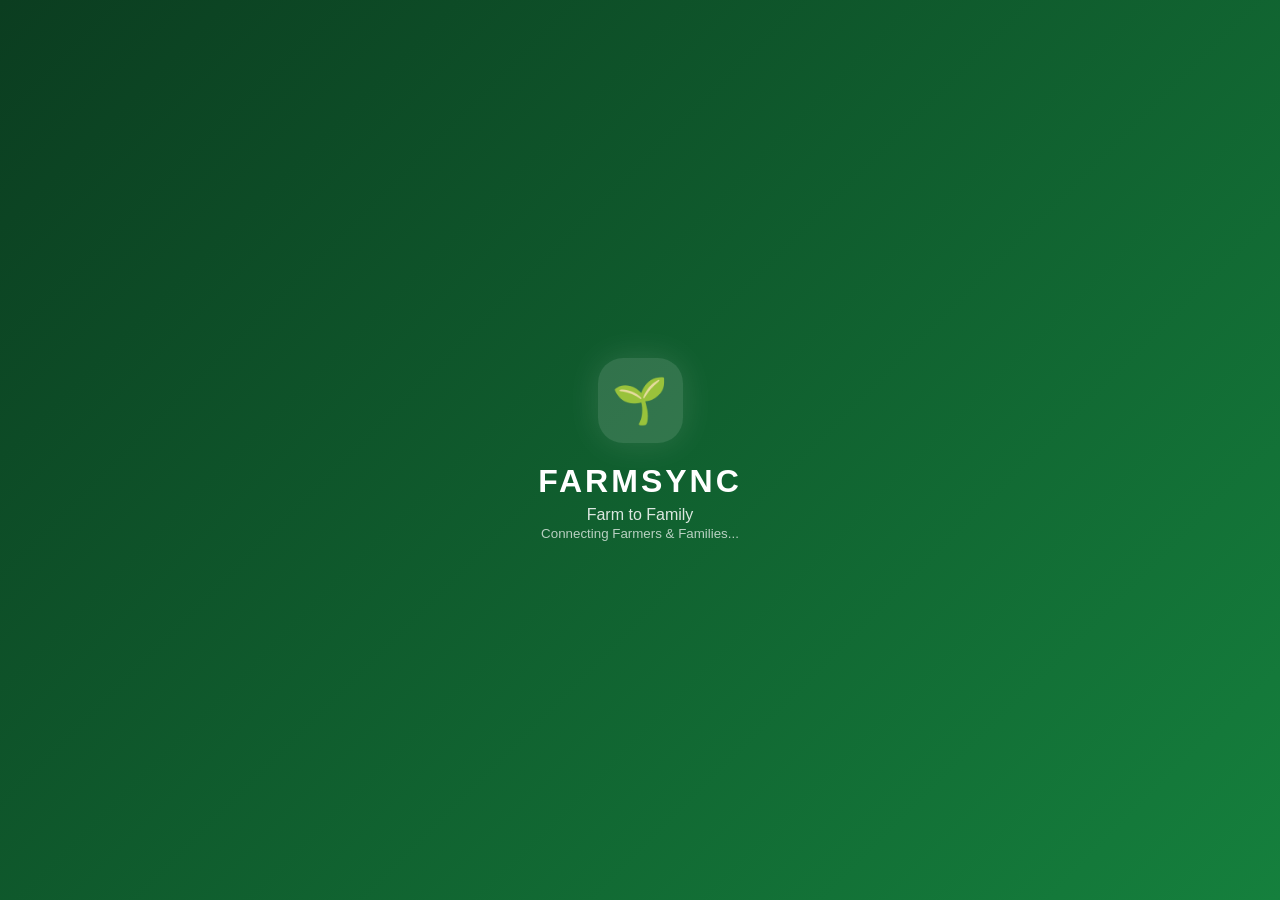
==== commit 983a7d56: "Update index.html" ====
--- a/index.html
+++ b/index.html
@@ -3,7 +3,10 @@
 <head>
   <meta charset="UTF-8">
   <meta name="viewport" content="width=device-width, initial-scale=1.0">
-  <title>FARMSYNC - Farm to Family</title>
+  <meta name="theme-color" content="#166534">
+
+  <title>FARMSYNC | Farm to Family</title>
+
   <link rel="stylesheet" href="style.css">
 </head>
 
@@ -13,21 +16,33 @@
   <div id="loader">
     <div class="loader-box">
       <div class="loader-logo">🌱</div>
-      <h1>FARMSYNC</h1>
+
+      <h1>
+        FARM<span>SYNC</span>
+      </h1>
+
       <p>Farm to Family</p>
-      <div class="loader-bar">
+
+      <div class="loader-progress">
         <span></span>
       </div>
-      <small>Connecting farmers & families...</small>
+
+      <small>
+        Connecting Farmers & Families...
+      </small>
     </div>
   </div>
 
+
   <!-- MAIN APP -->
-  <main id="app"></main>
+  <div id="app"></div>
+
 
   <!-- TOAST -->
   <div id="toast"></div>
 
+
+  <!-- JAVASCRIPT -->
   <script src="script.js"></script>
 
 </body>
--- a/style.css
+++ b/style.css
@@ -1,764 +1,1738 @@
+/* =========================================
+   FARMSYNC - FARM TO FAMILY
+   PREMIUM DIGITAL AGRICULTURE UI
+========================================= */
+
 * {
-    box-sizing: border-box;
-    margin: 0;
-    padding: 0;
+  box-sizing: border-box;
+  margin: 0;
+  padding: 0;
+}
+
+:root {
+  --green: #16a34a;
+  --dark-green: #166534;
+  --light-green: #dcfce7;
+  --bg: #f4f8f5;
+  --white: #ffffff;
+  --text: #17251b;
+  --muted: #6b7a70;
+  --border: #dfe9e2;
+  --shadow: 0 12px 35px rgba(20, 60, 35, 0.08);
+  --radius: 20px;
 }
 
 body {
-    font-family: Arial, Helvetica, sans-serif;
-    background: #f4f8f1;
-    color: #173b21;
-}
-
-/* ================= SPLASH ================= */
-
-#splash {
-    position: fixed;
-    inset: 0;
-    background: #f7faf4;
-    display: flex;
-    align-items: center;
-    justify-content: center;
+  font-family: Arial, Helvetica, sans-serif;
+  background:
+    radial-gradient(circle at top right, #e5f8ea 0, transparent 30%),
+    var(--bg);
+  color: var(--text);
+  min-height: 100vh;
+}
+
+
+/* =========================================
+   LOADER
+========================================= */
+
+#loader {
+  position: fixed;
+  inset: 0;
+  z-index: 9999;
+  background: linear-gradient(135deg, #0b3d20, #15803d);
+  display: flex;
+  align-items: center;
+  justify-content: center;
+  transition: opacity 0.5s ease, visibility 0.5s ease;
+}
+
+#loader.hide {
+  opacity: 0;
+  visibility: hidden;
+}
+
+.loader-box {
+  text-align: center;
+  color: white;
+  animation: loaderAppear 0.8s ease;
+}
+
+.loader-logo {
+  width: 85px;
+  height: 85px;
+  margin: auto;
+  border-radius: 25px;
+  background: rgba(255,255,255,0.14);
+  display: flex;
+  align-items: center;
+  justify-content: center;
+  font-size: 45px;
+  box-shadow: 0 0 35px rgba(255,255,255,0.12);
+}
+
+.loader-box h1 {
+  margin-top: 20px;
+  font-size: 32px;
+  letter-spacing: 3px;
+}
+
+.loader-box p {
+  margin-top: 6px;
+  opacity: 0.85;
+}
+
+.loader-bar {
+  width: 220px;
+  height: 5px;
+  background: rgba(255,255,255,0.2);
+  border-radius: 10px;
+  margin: 25px auto 12px;
+  overflow: hidden;
+}
+
+.loader-bar span {
+  display: block;
+  width: 40%;
+  height: 100%;
+  background: white;
+  border-radius: inherit;
+  animation: loading 1.2s infinite;
+}
+
+.loader-box small {
+  opacity: 0.7;
+}
+
+@keyframes loading {
+  from {
+    transform: translateX(-150%);
+  }
+  to {
+    transform: translateX(350%);
+  }
+}
+
+@keyframes loaderAppear {
+  from {
+    opacity: 0;
+    transform: translateY(15px);
+  }
+  to {
+    opacity: 1;
+    transform: translateY(0);
+  }
+}
+
+
+/* =========================================
+   APP
+========================================= */
+
+#app {
+  min-height: 100vh;
+}
+
+
+/* =========================================
+   HOME
+========================================= */
+
+.home {
+  max-width: 1100px;
+  min-height: 100vh;
+  margin: auto;
+  padding: 70px 25px;
+  display: flex;
+  flex-direction: column;
+  align-items: center;
+  justify-content: center;
+  text-align: center;
+  position: relative;
+  overflow: hidden;
+}
+
+.digital-orbit {
+  position: absolute;
+  width: 520px;
+  height: 520px;
+  border: 1px solid rgba(22,163,74,0.12);
+  border-radius: 50%;
+  animation: rotate 20s linear infinite;
+}
+
+.digital-orbit::before,
+.digital-orbit::after {
+  content: "";
+  position: absolute;
+  border-radius: 50%;
+  border: 1px dashed rgba(22,163,74,0.12);
+}
+
+.digital-orbit::before {
+  inset: 55px;
+}
+
+.digital-orbit::after {
+  inset: 110px;
+}
+
+.orbit-dot {
+  position: absolute;
+  top: -15px;
+  left: 50%;
+  transform: translateX(-50%);
+  width: 35px;
+  height: 35px;
+  background: white;
+  border-radius: 50%;
+  display: flex;
+  align-items: center;
+  justify-content: center;
+  box-shadow: var(--shadow);
+}
+
+@keyframes rotate {
+  to {
+    transform: rotate(360deg);
+  }
+}
+
+.brand-icon {
+  width: 90px;
+  height: 90px;
+  background: white;
+  border-radius: 28px;
+  display: flex;
+  align-items: center;
+  justify-content: center;
+  font-size: 50px;
+  box-shadow: var(--shadow);
+  position: relative;
+  z-index: 2;
+}
+
+.brand-title {
+  font-size: clamp(42px, 7vw, 75px);
+  letter-spacing: 5px;
+  margin-top: 25px;
+  font-weight: 900;
+  position: relative;
+  z-index: 2;
+}
+
+.brand-title span {
+  color: var(--green);
+}
+
+.brand-subtitle {
+  font-size: 21px;
+  font-weight: bold;
+  color: var(--dark-green);
+  margin-top: 5px;
+  position: relative;
+  z-index: 2;
+}
+
+.brand-description {
+  margin-top: 12px;
+  color: var(--muted);
+  position: relative;
+  z-index: 2;
+}
+
+.role-grid {
+  display: grid;
+  grid-template-columns: repeat(2, minmax(250px, 360px));
+  gap: 22px;
+  margin-top: 45px;
+  position: relative;
+  z-index: 2;
+}
+
+.role-card {
+  position: relative;
+  border: 1px solid var(--border);
+  background: rgba(255,255,255,0.88);
+  padding: 30px;
+  border-radius: 25px;
+  cursor: pointer;
+  text-align: left;
+  transition: 0.3s ease;
+  box-shadow: var(--shadow);
+}
+
+.role-card:hover {
+  transform: translateY(-7px);
+  border-color: #9bd6aa;
+  box-shadow: 0 20px 45px rgba(20, 80, 40, 0.13);
+}
+
+.role-icon {
+  font-size: 43px;
+  width: 70px;
+  height: 70px;
+  display: flex;
+  align-items: center;
+  justify-content: center;
+  background: var(--light-green);
+  border-radius: 20px;
+}
+
+.role-card h2 {
+  margin-top: 20px;
+}
+
+.role-card p {
+  color: var(--muted);
+  margin-top: 8px;
+  line-height: 1.5;
+}
+
+.arrow {
+  position: absolute;
+  right: 25px;
+  bottom: 25px;
+  width: 40px;
+  height: 40px;
+  border-radius: 50%;
+  background: var(--green);
+  color: white;
+  display: flex;
+  align-items: center;
+  justify-content: center;
+  font-size: 22px;
+}
+
+.feature-strip {
+  margin-top: 35px;
+  display: flex;
+  gap: 12px;
+  flex-wrap: wrap;
+  justify-content: center;
+  position: relative;
+  z-index: 2;
+}
+
+.feature-strip span {
+  background: white;
+  border: 1px solid var(--border);
+  padding: 10px 15px;
+  border-radius: 50px;
+  font-size: 13px;
+  box-shadow: 0 5px 20px rgba(0,0,0,0.04);
+}
+
+
+/* =========================================
+   DASHBOARD
+========================================= */
+
+.dashboard {
+  width: min(1150px, 100%);
+  margin: auto;
+  padding: 25px;
+  animation: pageIn 0.45s ease;
+}
+
+@keyframes pageIn {
+  from {
+    opacity: 0;
+    transform: translateY(15px);
+  }
+
+  to {
+    opacity: 1;
+    transform: translateY(0);
+  }
+}
+
+
+/* =========================================
+   TOPBAR
+========================================= */
+
+.topbar {
+  display: flex;
+  align-items: center;
+  gap: 15px;
+  padding: 15px 0 25px;
+}
+
+.back-btn {
+  width: 45px;
+  height: 45px;
+  border: 1px solid var(--border);
+  background: white;
+  border-radius: 14px;
+  font-size: 22px;
+  cursor: pointer;
+  transition: 0.2s;
+}
+
+.back-btn:hover {
+  transform: translateX(-3px);
+}
+
+.topbar-title {
+  display: flex;
+  align-items: center;
+  gap: 12px;
+  flex: 1;
+}
+
+.topbar-icon {
+  width: 45px;
+  height: 45px;
+  border-radius: 14px;
+  background: var(--light-green);
+  display: flex;
+  align-items: center;
+  justify-content: center;
+  font-size: 22px;
+}
+
+.topbar-title h2 {
+  font-size: 20px;
+}
+
+.topbar-title small {
+  color: var(--muted);
+}
+
+.status-dot {
+  color: var(--green);
+  animation: pulse 1.5s infinite;
+}
+
+@keyframes pulse {
+  50% {
+    opacity: 0.35;
+  }
+}
+
+
+/* =========================================
+   WELCOME CARD
+========================================= */
+
+.welcome-card,
+.consumer-hero {
+  background: linear-gradient(135deg, #14532d, #15803d);
+  color: white;
+  border-radius: 27px;
+  padding: 35px;
+  display: flex;
+  justify-content: space-between;
+  align-items: center;
+  overflow: hidden;
+  position: relative;
+}
+
+.welcome-card::after,
+.consumer-hero::after {
+  content: "";
+  position: absolute;
+  width: 260px;
+  height: 260px;
+  border: 1px solid rgba(255,255,255,0.15);
+  border-radius: 50%;
+  right: -80px;
+  top: -80px;
+}
+
+.live-label {
+  font-size: 11px;
+  font-weight: bold;
+  letter-spacing: 1.5px;
+  color: #86efac;
+}
+
+.welcome-card h2,
+.consumer-hero h1 {
+  font-size: clamp(25px, 4vw, 38px);
+  margin-top: 10px;
+}
+
+.welcome-card p,
+.consumer-hero p {
+  margin-top: 8px;
+  opacity: 0.8;
+}
+
+.welcome-icon {
+  font-size: 70px;
+  position: relative;
+  z-index: 2;
+}
+
+
+/* =========================================
+   STATS
+========================================= */
+
+.dashboard-grid,
+.consumer-stats {
+  display: grid;
+  grid-template-columns: repeat(3, 1fr);
+  gap: 15px;
+  margin: 20px 0;
+}
+
+.stat-card {
+  background: white;
+  border: 1px solid var(--border);
+  border-radius: 18px;
+  padding: 20px;
+  display: flex;
+  gap: 15px;
+  align-items: center;
+  box-shadow: var(--shadow);
+}
+
+.stat-card > span {
+  font-size: 30px;
+}
+
+.stat-card small {
+  display: block;
+  color: var(--muted);
+}
+
+.stat-card strong {
+  display: block;
+  font-size: 24px;
+  margin-top: 5px;
+}
+
+.consumer-stats {
+  background: white;
+  padding: 15px;
+  border-radius: 18px;
+  border: 1px solid var(--border);
+}
+
+.consumer-stats > div {
+  text-align: center;
+  padding: 10px;
+  border-right: 1px solid var(--border);
+}
+
+.consumer-stats > div:last-child {
+  border: none;
+}
+
+.consumer-stats strong {
+  display: block;
+  font-size: 24px;
+  color: var(--dark-green);
+}
+
+.consumer-stats small {
+  color: var(--muted);
+}
+
+
+/* =========================================
+   BUTTONS
+========================================= */
+
+.primary-btn {
+  width: 100%;
+  border: none;
+  background: linear-gradient(135deg, #16a34a, #15803d);
+  color: white;
+  padding: 16px 20px;
+  border-radius: 15px;
+  font-size: 16px;
+  font-weight: bold;
+  cursor: pointer;
+  margin: 10px 0;
+  transition: 0.25s;
+  box-shadow: 0 8px 20px rgba(22,163,74,0.18);
+}
+
+.primary-btn:hover {
+  transform: translateY(-2px);
+  box-shadow: 0 12px 25px rgba(22,163,74,0.25);
+}
+
+.secondary-btn {
+  width: 100%;
+  border: 1px solid var(--border);
+  background: white;
+  padding: 14px;
+  border-radius: 15px;
+  cursor: pointer;
+  font-weight: bold;
+  margin-top: 8px;
+}
+
+.small-btn {
+  border: none;
+  background: var(--light-green);
+  color: var(--dark-green);
+  padding: 10px 15px;
+  border-radius: 12px;
+  font-weight: bold;
+  cursor: pointer;
+}
+
+.outline-btn,
+.primary-small {
+  flex: 1;
+  padding: 11px 8px;
+  border-radius: 11px;
+  cursor: pointer;
+  font-weight: bold;
+  font-size: 12px;
+}
+
+.outline-btn {
+  border: 1px solid var(--border);
+  background: white;
+}
+
+.primary-small {
+  border: none;
+  background: var(--green);
+  color: white;
+}
+
+
+/* =========================================
+   SECTION HEADING
+========================================= */
+
+.section-heading {
+  margin: 30px 0 15px;
+  display: flex;
+  align-items: center;
+  justify-content: space-between;
+}
+
+.section-heading h2 {
+  font-size: 22px;
+}
+
+.section-heading p {
+  color: var(--muted);
+  margin-top: 4px;
+  font-size: 13px;
+}
+
+.count-badge {
+  background: var(--light-green);
+  color: var(--dark-green);
+  padding: 8px 13px;
+  border-radius: 30px;
+  font-weight: bold;
+}
+
+
+/* =========================================
+   FARMER LISTINGS
+========================================= */
+
+.listing-grid {
+  display: grid;
+  grid-template-columns: repeat(2, 1fr);
+  gap: 15px;
+}
+
+.produce-card {
+  background: white;
+  border: 1px solid var(--border);
+  border-radius: 20px;
+  padding: 18px;
+  display: flex;
+  gap: 16px;
+  box-shadow: var(--shadow);
+  transition: 0.25s;
+}
+
+.produce-card:hover {
+  transform: translateY(-3px);
+}
+
+.produce-image {
+  width: 75px;
+  height: 75px;
+  border-radius: 18px;
+  background: #f0fdf4;
+  display: flex;
+  align-items: center;
+  justify-content: center;
+  font-size: 42px;
+}
+
+.produce-details {
+  flex: 1;
+}
+
+.card-title-row {
+  display: flex;
+  align-items: center;
+  gap: 8px;
+}
+
+.card-title-row h3 {
+  font-size: 18px;
+}
+
+.fresh-badge,
+.match-badge {
+  font-size: 9px;
+  font-weight: bold;
+  padding: 5px 7px;
+  border-radius: 20px;
+}
+
+.fresh-badge {
+  background: var(--light-green);
+  color: var(--dark-green);
+}
+
+.produce-details p {
+  color: var(--muted);
+  font-size: 13px;
+  margin-top: 5px;
+}
+
+.produce-bottom {
+  display: flex;
+  justify-content: space-between;
+  margin-top: 12px;
+}
+
+.produce-bottom strong {
+  color: var(--green);
+}
+
+
+/* =========================================
+   AI CARD
+========================================= */
+
+.ai-card,
+.forecast-card,
+.delivery-card {
+  margin-top: 20px;
+  background: white;
+  border: 1px solid var(--border);
+  border-radius: 20px;
+  padding: 20px;
+  display: flex;
+  align-items: center;
+  gap: 15px;
+  box-shadow: var(--shadow);
+}
+
+.ai-icon,
+.forecast-icon,
+.delivery-icon {
+  width: 55px;
+  height: 55px;
+  border-radius: 16px;
+  background: #eff6ff;
+  display: flex;
+  align-items: center;
+  justify-content: center;
+  font-size: 28px;
+}
+
+.ai-card span,
+.forecast-card span,
+.delivery-card span {
+  font-size: 10px;
+  color: var(--green);
+  font-weight: bold;
+  letter-spacing: 1px;
+}
+
+.ai-card h3,
+.forecast-card h3,
+.delivery-card h3 {
+  margin-top: 4px;
+}
+
+.ai-card p,
+.forecast-card p,
+.delivery-card p {
+  color: var(--muted);
+  font-size: 13px;
+  margin-top: 5px;
+}
+
+.trend,
+.forecast-value {
+  margin-left: auto;
+  color: var(--green);
+  font-size: 20px;
+}
+
+
+/* =========================================
+   FORM
+========================================= */
+
+.form-card {
+  max-width: 650px;
+  margin: 30px auto;
+  background: white;
+  border: 1px solid var(--border);
+  border-radius: 25px;
+  padding: 30px;
+  box-shadow: var(--shadow);
+}
+
+.form-header {
+  display: flex;
+  justify-content: space-between;
+  align-items: center;
+  margin-bottom: 25px;
+}
+
+.form-header span {
+  font-size: 10px;
+  font-weight: bold;
+  color: var(--green);
+  letter-spacing: 1.5px;
+}
+
+.form-header h2 {
+  margin-top: 6px;
+}
+
+.form-icon {
+  width: 60px;
+  height: 60px;
+  border-radius: 18px;
+  background: var(--light-green);
+  display: flex;
+  align-items: center;
+  justify-content: center;
+  font-size: 30px;
+}
+
+.form-card label {
+  display: block;
+  margin: 16px 0 7px;
+  font-weight: bold;
+  font-size: 13px;
+}
+
+.form-card input,
+.form-card select,
+.search-wrapper input {
+  width: 100%;
+  padding: 14px;
+  border: 1px solid var(--border);
+  border-radius: 13px;
+  outline: none;
+  background: #fbfdfb;
+  font-size: 14px;
+}
+
+.form-card input:focus,
+.form-card select:focus,
+.search-wrapper input:focus {
+  border-color: var(--green);
+  box-shadow: 0 0 0 3px rgba(22,163,74,0.08);
+}
+
+
+/* =========================================
+   POWERPOOL
+========================================= */
+
+.powerpool-panel {
+  margin: 20px 0;
+  background: linear-gradient(135deg, #052e16, #14532d);
+  color: white;
+  border-radius: 25px;
+  padding: 25px;
+  position: relative;
+  overflow: hidden;
+}
+
+.powerpool-panel::before {
+  content: "";
+  position: absolute;
+  width: 300px;
+  height: 300px;
+  border: 1px solid rgba(134,239,172,0.12);
+  border-radius: 50%;
+  right: -120px;
+  top: -100px;
+}
+
+.powerpool-head {
+  display: flex;
+  align-items: center;
+  gap: 12px;
+  position: relative;
+  z-index: 2;
+}
+
+.powerpool-logo {
+  width: 55px;
+  height: 55px;
+  background: rgba(134,239,172,0.12);
+  border: 1px solid rgba(134,239,172,0.25);
+  border-radius: 16px;
+  display: flex;
+  align-items: center;
+  justify-content: center;
+  font-size: 27px;
+}
+
+.powerpool-head span:first-child,
+.powerpool-head > div > span {
+  font-size: 9px;
+  letter-spacing: 1px;
+  color: #86efac;
+}
+
+.powerpool-head h2 {
+  margin-top: 3px;
+}
+
+.active-pill {
+  margin-left: auto;
+  background: #166534;
+  color: #86efac;
+  border: 1px solid #22c55e;
+  padding: 7px 10px;
+  border-radius: 30px;
+  font-size: 9px;
+  font-weight: bold;
+}
+
+.power-flow {
+  margin: 30px 0 15px;
+  display: flex;
+  align-items: center;
+  justify-content: center;
+  position: relative;
+  z-index: 2;
+}
+
+.flow-node {
+  width: 75px;
+  height: 75px;
+  border-radius: 50%;
+  background: rgba(255,255,255,0.08);
+  border: 1px solid rgba(255,255,255,0.15);
+  display: flex;
+  flex-direction: column;
+  align-items: center;
+  justify-content: center;
+  font-size: 24px;
+}
+
+.flow-node small {
+  font-size: 9px;
+  margin-top: 3px;
+  opacity: 0.8;
+}
+
+.power-node {
+  background: rgba(34,197,94,0.2);
+  border-color: rgba(134,239,172,0.5);
+  animation: powerPulse 1.5s infinite;
+}
+
+@keyframes powerPulse {
+  50% {
+    box-shadow: 0 0 30px rgba(74,222,128,0.3);
+  }
+}
+
+.flow-line {
+  width: 65px;
+  height: 2px;
+  background: linear-gradient(
+    90deg,
+    transparent,
+    #86efac,
+    transparent
+  );
+  animation: flowMove 1s infinite;
+}
+
+@keyframes flowMove {
+  50% {
+    opacity: 0.3;
+  }
+}
+
+.powerpool-panel > p {
+  color: rgba(255,255,255,0.72);
+  font-size: 13px;
+  text-align: center;
+}
+
+
+/* =========================================
+   SEARCH
+========================================= */
+
+.search-wrapper {
+  background: white;
+  border: 1px solid var(--border);
+  border-radius: 15px;
+  padding: 5px 15px;
+  display: flex;
+  align-items: center;
+  gap: 8px;
+  margin-top: 20px;
+}
+
+.search-wrapper input {
+  border: none;
+  background: transparent;
+  box-shadow: none !important;
+}
+
+
+/* =========================================
+   PRODUCTS
+========================================= */
+
+.product-grid {
+  display: grid;
+  grid-template-columns: repeat(2, 1fr);
+  gap: 15px;
+}
+
+.product-card {
+  background: white;
+  border: 1px solid var(--border);
+  border-radius: 20px;
+  padding: 18px;
+  box-shadow: var(--shadow);
+  transition: 0.25s;
+}
+
+.product-card:hover {
+  transform: translateY(-3px);
+}
+
+.product-main {
+  display: flex;
+  gap: 12px;
+  align-items: center;
+}
+
+.product-icon {
+  width: 60px;
+  height: 60px;
+  border-radius: 17px;
+  background: #f0fdf4;
+  display: flex;
+  align-items: center;
+  justify-content: center;
+  font-size: 32px;
+}
+
+.product-info {
+  flex: 1;
+}
+
+.product-info p {
+  color: var(--muted);
+  font-size: 12px;
+  margin-top: 4px;
+}
+
+.match-badge {
+  background: #dcfce7;
+  color: #166534;
+}
+
+.product-price {
+  text-align: right;
+}
+
+.product-price strong {
+  font-size: 22px;
+  color: var(--green);
+}
+
+.product-price small {
+  color: var(--muted);
+}
+
+.product-meta {
+  display: flex;
+  justify-content: space-between;
+  padding: 13px 0;
+  margin-top: 12px;
+  border-top: 1px solid var(--border);
+  border-bottom: 1px solid var(--border);
+  font-size: 11px;
+  color: var(--muted);
+}
+
+.match-progress {
+  margin-top: 13px;
+}
+
+.match-progress > div:first-child {
+  display: flex;
+  justify-content: space-between;
+  font-size: 11px;
+}
+
+.match-progress strong {
+  color: var(--green);
+}
+
+.progress-track {
+  margin-top: 7px;
+  width: 100%;
+  height: 6px;
+  border-radius: 20px;
+  background: #edf3ee;
+  overflow: hidden;
+}
+
+.progress-fill {
+  height: 100%;
+  border-radius: inherit;
+  background: linear-gradient(90deg, #22c55e, #15803d);
+  animation: progressIn 1s ease;
+}
+
+@keyframes progressIn {
+  from {
+    width: 0 !important;
+  }
+}
+
+.product-actions {
+  display: flex;
+  gap: 7px;
+  margin-top: 13px;
+}
+
+
+/* =========================================
+   MATCHING SCREEN
+========================================= */
+
+.matching-screen,
+.success-screen {
+  min-height: 100vh;
+  max-width: 700px;
+  margin: auto;
+  padding: 40px 25px;
+  display: flex;
+  flex-direction: column;
+  align-items: center;
+  justify-content: center;
+  text-align: center;
+}
+
+.matching-orbit {
+  width: 190px;
+  height: 190px;
+  border: 1px dashed #86efac;
+  border-radius: 50%;
+  position: relative;
+  display: flex;
+  align-items: center;
+  justify-content: center;
+  animation: rotate 5s linear infinite;
+}
+
+.matching-orbit span {
+  position: absolute;
+  width: 55px;
+  height: 55px;
+  border-radius: 50%;
+  background: white;
+  box-shadow: var(--shadow);
+  display: flex;
+  align-items: center;
+  justify-content: center;
+  font-size: 27px;
+}
+
+.matching-orbit span:first-child {
+  top: -25px;
+}
+
+.matching-orbit span:last-child {
+  bottom: -25px;
+}
+
+.orbit-ring {
+  width: 80px;
+  height: 80px;
+  border-radius: 50%;
+  background: #dcfce7;
+  display: flex;
+  align-items: center;
+  justify-content: center;
+  font-size: 35px;
+  animation: rotateReverse 5s linear infinite;
+}
+
+@keyframes rotateReverse {
+  to {
+    transform: rotate(-360deg);
+  }
+}
+
+.matching-screen .live-label,
+.success-screen .live-label {
+  margin-top: 35px;
+}
+
+.matching-screen h1,
+.success-screen h1 {
+  font-size: 32px;
+  margin-top: 10px;
+}
+
+.matching-screen p,
+.success-screen > p {
+  color: var(--muted);
+  margin-top: 8px;
+}
+
+.matching-steps {
+  width: 100%;
+  margin-top: 30px;
+  background: white;
+  border: 1px solid var(--border);
+  border-radius: 20px;
+  padding: 10px;
+}
+
+.matching-step {
+  padding: 13px;
+  text-align: left;
+  border-bottom: 1px solid var(--border);
+  color: var(--muted);
+  font-size: 14px;
+}
+
+.matching-step:last-child {
+  border-bottom: none;
+}
+
+.matching-step span {
+  display: inline-flex;
+  width: 25px;
+  height: 25px;
+  align-items: center;
+  justify-content: center;
+  border-radius: 50%;
+  background: #f1f5f2;
+  margin-right: 8px;
+}
+
+.matching-step.active {
+  color: var(--dark-green);
+}
+
+.matching-step.active span {
+  background: var(--light-green);
+  color: var(--green);
+}
+
+.big-progress {
+  width: 100%;
+  height: 7px;
+  background: #e8eee9;
+  border-radius: 20px;
+  overflow: hidden;
+  margin-top: 25px;
+}
+
+.big-progress div {
+  width: 0;
+  height: 100%;
+  background: var(--green);
+  animation: bigLoading 3s forwards;
+}
+
+@keyframes bigLoading {
+  to {
+    width: 100%;
+  }
+}
+
+.matching-screen small {
+  color: var(--muted);
+  margin-top: 10px;
+}
+
+
+/* =========================================
+   SUCCESS
+========================================= */
+
+.success-check {
+  width: 90px;
+  height: 90px;
+  border-radius: 50%;
+  background: #dcfce7;
+  color: var(--green);
+  display: flex;
+  align-items: center;
+  justify-content: center;
+  font-size: 50px;
+  font-weight: bold;
+  animation: successPop 0.5s ease;
+}
+
+@keyframes successPop {
+  from {
+    transform: scale(0.5);
+    opacity: 0;
+  }
+
+  to {
+    transform: scale(1);
+    opacity: 1;
+  }
+}
+
+.match-result-card {
+  width: 100%;
+  background: white;
+  border: 1px solid var(--border);
+  border-radius: 22px;
+  padding: 25px;
+  margin-top: 30px;
+  display: flex;
+  align-items: center;
+  justify-content: space-around;
+  box-shadow: var(--shadow);
+}
+
+.match-person {
+  display: flex;
+  flex-direction: column;
+  gap: 5px;
+}
+
+.person-icon {
+  width: 65px;
+  height: 65px;
+  background: var(--light-green);
+  border-radius: 50%;
+  display: flex;
+  align-items: center;
+  justify-content: center;
+  font-size: 30px;
+  margin: auto;
+}
+
+.match-person span {
+  font-size: 11px;
+  color: var(--muted);
+}
+
+.connection-pulse {
+  width: 55px;
+  height: 55px;
+  border-radius: 50%;
+  background: #dcfce7;
+  display: flex;
+  align-items: center;
+  justify-content: center;
+  font-size: 25px;
+  animation: powerPulse 1s infinite;
+}
+
+.match-stats {
+  width: 100%;
+  display: grid;
+  grid-template-columns: repeat(3, 1fr);
+  margin: 20px 0;
+  background: white;
+  border: 1px solid var(--border);
+  border-radius: 18px;
+  padding: 15px;
+}
+
+.match-stats div {
+  border-right: 1px solid var(--border);
+}
+
+.match-stats div:last-child {
+  border: none;
+}
+
+.match-stats strong {
+  display: block;
+  color: var(--green);
+  font-size: 20px;
+}
+
+.match-stats small {
+  color: var(--muted);
+}
+
+
+/* =========================================
+   TRACEABILITY
+========================================= */
+
+.trace-card,
+.price-card {
+  max-width: 850px;
+  margin: 30px auto;
+  background: white;
+  border: 1px solid var(--border);
+  border-radius: 25px;
+  padding: 30px;
+  box-shadow: var(--shadow);
+}
+
+.trace-product {
+  display: flex;
+  align-items: center;
+  gap: 15px;
+}
+
+.trace-product > span,
+.trace-icon {
+  width: 75px;
+  height: 75px;
+  border-radius: 20px;
+  background: var(--light-green);
+  display: flex;
+  align-items: center;
+  justify-content: center;
+  font-size: 40px;
+}
+
+.trace-product span:not(.trace-icon) {
+  color: var(--green);
+  font-size: 10px;
+  font-weight: bold;
+}
+
+.trace-line {
+  margin: 45px 0;
+  display: flex;
+  align-items: center;
+}
+
+.trace-point {
+  text-align: center;
+  flex: 1;
+}
+
+.trace-point span {
+  width: 55px;
+  height: 55px;
+  margin: auto;
+  border-radius: 50%;
+  background: var(--light-green);
+  display: flex;
+  align-items: center;
+  justify-content: center;
+  font-size: 25px;
+}
+
+.trace-point strong {
+  display: block;
+  margin-top: 10px;
+}
+
+.trace-point small {
+  display: block;
+  color: var(--muted);
+  margin-top: 4px;
+}
+
+.trace-connector {
+  height: 2px;
+  flex: 0.7;
+  background: #bbdfc3;
+}
+
+.trace-details {
+  display: grid;
+  grid-template-columns: repeat(2, 1fr);
+  gap: 12px;
+}
+
+.trace-details div {
+  background: #f8fbf9;
+  padding: 15px;
+  border-radius: 13px;
+}
+
+.trace-details span {
+  display: block;
+  font-size: 11px;
+  color: var(--muted);
+}
+
+.trace-details strong {
+  display: block;
+  margin-top: 5px;
+}
+
+.qr-box {
+  margin-top: 18px;
+  padding: 18px;
+  border-radius: 16px;
+  background: #f0fdf4;
+  display: flex;
+  align-items: center;
+  gap: 15px;
+}
+
+.fake-qr {
+  width: 60px;
+  height: 60px;
+  background: white;
+  display: flex;
+  align-items: center;
+  justify-content: center;
+  font-size: 45px;
+}
+
+.qr-box p {
+  color: var(--muted);
+  font-size: 12px;
+  margin-top: 4px;
+}
+
+
+/* =========================================
+   PRICE
+========================================= */
+
+.price-product {
+  display: flex;
+  align-items: center;
+  gap: 15px;
+  padding-bottom: 20px;
+  border-bottom: 1px solid var(--border);
+}
+
+.price-product > span {
+  width: 65px;
+  height: 65px;
+  border-radius: 18px;
+  background: var(--light-green);
+  display: flex;
+  align-items: center;
+  justify-content: center;
+  font-size: 34px;
+}
+
+.price-product p {
+  color: var(--muted);
+  margin-top: 4px;
+}
+
+.price-row {
+  display: flex;
+  justify-content: space-between;
+  padding: 20px 5px;
+  border-bottom: 1px solid var(--border);
+}
+
+.price-row span {
+  color: var(--muted);
+}
+
+.price-total {
+  display: flex;
+  justify-content: space-between;
+  margin-top: 20px;
+  padding: 20px;
+  border-radius: 15px;
+  background: var(--light-green);
+  color: var(--dark-green);
+}
+
+.price-total strong {
+  font-size: 22px;
+}
+
+.demo-note {
+  margin-top: 15px;
+  font-size: 11px;
+  color: var(--muted);
+}
+
+
+/* =========================================
+   EMPTY
+========================================= */
+
+.empty-state {
+  grid-column: 1 / -1;
+  text-align: center;
+  padding: 60px 20px;
+  background: white;
+  border-radius: 20px;
+  border: 1px dashed var(--border);
+}
+
+.empty-state h3 {
+  margin-top: 10px;
+}
+
+.empty-state p {
+  color: var(--muted);
+  margin-top: 5px;
+}
+
+
+/* =========================================
+   TOAST
+========================================= */
+
+#toast {
+  position: fixed;
+  left: 50%;
+  bottom: 25px;
+  transform: translate(-50%, 100px);
+  background: #12351f;
+  color: white;
+  padding: 13px 20px;
+  border-radius: 50px;
+  font-size: 13px;
+  z-index: 10000;
+  opacity: 0;
+  transition: 0.35s;
+  box-shadow: 0 10px 30px rgba(0,0,0,0.15);
+}
+
+#toast.show {
+  opacity: 1;
+  transform: translate(-50%, 0);
+}
+
+
+/* =========================================
+   RESPONSIVE
+========================================= */
+
+@media (max-width: 800px) {
+
+  .dashboard {
+    padding: 15px;
+  }
+
+  .role-grid {
+    grid-template-columns: 1fr;
+    width: 100%;
+    max-width: 400px;
+  }
+
+  .listing-grid,
+  .product-grid {
+    grid-template-columns: 1fr;
+  }
+
+  .dashboard-grid {
+    grid-template-columns: 1fr;
+  }
+
+  .welcome-card,
+  .consumer-hero {
+    padding: 25px;
+  }
+
+  .welcome-icon {
+    font-size: 50px;
+  }
+
+}
+
+
+@media (max-width: 550px) {
+
+  .home {
+    padding: 40px 18px;
+  }
+
+  .brand-title {
+    font-size: 40px;
+  }
+
+  .digital-orbit {
+    width: 360px;
+    height: 360px;
+  }
+
+  .consumer-stats {
+    grid-template-columns: 1fr;
+  }
+
+  .consumer-stats > div {
+    border-right: none;
+    border-bottom: 1px solid var(--border);
+  }
+
+  .product-main {
+    align-items: flex-start;
+  }
+
+  .product-price {
+    min-width: 65px;
+  }
+
+  .product-actions {
+    flex-wrap: wrap;
+  }
+
+  .outline-btn,
+  .primary-small {
+    min-width: 30%;
+  }
+
+  .trace-line {
     flex-direction: column;
-    z-index: 9999;
-}
-
-.splash-logo {
-    width: 90px;
-    height: 90px;
-    background: #2e8b57;
-    border-radius: 25px;
-    display: flex;
-    align-items: center;
-    justify-content: center;
-    font-size: 48px;
-    box-shadow: 0 15px 40px rgba(0,0,0,.12);
-}
-
-#splash h1 {
-    margin-top: 20px;
-    font-size: 38px;
-    letter-spacing: 2px;
-    color: #1d6639;
-}
-
-#splash p {
-    margin-top: 5px;
-    color: #7b967e;
-}
-
-#splash small {
-    margin-top: 18px;
-    color: #78907c;
-}
-
-.loader {
-    width: 45px;
-    height: 45px;
-    border: 4px solid #dce9dc;
-    border-top: 4px solid #2e8b57;
-    border-radius: 50%;
-    margin-top: 25px;
-    animation: spin 1s linear infinite;
-}
-
-@keyframes spin {
-    to {
-        transform: rotate(360deg);
-    }
-}
-
-
-/* ================= APP ================= */
-
-#app {
-    display: none;
-    min-height: 100vh;
-}
-
-
-/* ================= HEADER ================= */
-
-.topbar {
-    height: 75px;
-    background: white;
-    display: flex;
-    align-items: center;
-    justify-content: space-between;
-    padding: 0 7%;
-    border-bottom: 1px solid #e5eee2;
-    position: sticky;
-    top: 0;
-    z-index: 100;
-}
-
-.brand {
-    display: flex;
-    align-items: center;
+    gap: 15px;
+  }
+
+  .trace-connector {
+    width: 2px;
+    height: 30px;
+    flex: none;
+  }
+
+  .trace-details {
+    grid-template-columns: 1fr;
+  }
+
+  .match-result-card {
+    flex-direction: column;
+    gap: 20px;
+  }
+
+  .connection-pulse {
+    transform: rotate(90deg);
+  }
+
+  .match-stats {
+    grid-template-columns: 1fr;
     gap: 12px;
-}
-
-.brand-icon {
-    width: 46px;
-    height: 46px;
-    border-radius: 13px;
-    background: #2e8b57;
-    display: flex;
-    align-items: center;
-    justify-content: center;
-    font-size: 25px;
-}
-
-.brand h1 {
-    font-size: 20px;
-}
-
-.brand span {
-    font-size: 11px;
-    color: #7a8d7c;
-}
-
-.status {
-    background: #edf8ed;
-    padding: 8px 13px;
-    border-radius: 30px;
-    font-size: 12px;
-    color: #28753e;
-}
-
-.online-dot {
-    display: inline-block;
-    width: 8px;
-    height: 8px;
-    background: #32a852;
-    border-radius: 50%;
-    margin-right: 5px;
-}
-
-
-/* ================= PAGES ================= */
-
-.page {
-    display: none;
-    max-width: 1150px;
-    margin: auto;
-    padding: 45px 20px 80px;
-}
-
-.page.active {
-    display: block;
-}
-
-
-/* ================= HERO ================= */
-
-.hero {
-    display: grid;
-    grid-template-columns: 1.3fr .7fr;
-    gap: 30px;
-    align-items: center;
-    padding: 45px 0;
-}
-
-.badge {
-    display: inline-block;
-    background: #e3f3df;
-    color: #28763c;
-    padding: 7px 12px;
-    border-radius: 20px;
-    font-size: 11px;
-    font-weight: bold;
-    letter-spacing: 1px;
-}
-
-.hero h2 {
-    font-size: clamp(38px, 5vw, 65px);
-    line-height: 1.05;
-    margin: 18px 0;
-}
-
-.hero h2 span {
-    color: #329052;
-}
-
-.hero p {
-    max-width: 600px;
-    color: #6e7f71;
-    font-size: 16px;
-    line-height: 1.7;
-}
-
-.hero-buttons {
-    display: flex;
-    gap: 12px;
-    margin-top: 25px;
-    flex-wrap: wrap;
-}
-
-
-/* ================= BUTTONS ================= */
-
-button {
-    border: none;
-    cursor: pointer;
-    font-family: inherit;
-}
-
-.primary-btn {
-    background: #27834a;
-    color: white;
-    padding: 14px 22px;
-    border-radius: 12px;
-    font-weight: bold;
-    transition: .2s;
-}
-
-.primary-btn:hover {
-    transform: translateY(-2px);
-    background: #1d6d3c;
-}
-
-.secondary-btn {
-    background: white;
-    color: #24683a;
-    padding: 14px 22px;
-    border-radius: 12px;
-    border: 1px solid #cfe0d0;
-    font-weight: bold;
-}
-
-.full-btn {
-    width: 100%;
-    margin-top: 22px;
-}
-
-
-/* ================= HERO CARD ================= */
-
-.hero-card {
-    background: linear-gradient(145deg,#dff1c9,#f4f7d9);
-    padding: 35px;
-    border-radius: 28px;
-    box-shadow: 0 20px 50px rgba(37,90,45,.1);
-}
-
-.hero-icon {
-    font-size: 55px;
-}
-
-.hero-card h3 {
-    font-size: 28px;
-    margin: 15px 0 8px;
-}
-
-.hero-card p {
-    color: #667766;
-    line-height: 1.6;
-}
-
-.mini-stats {
-    display: grid;
-    grid-template-columns: repeat(3,1fr);
-    margin-top: 25px;
-    gap: 10px;
-}
-
-.mini-stats div {
-    background: rgba(255,255,255,.6);
-    padding: 14px 8px;
-    text-align: center;
-    border-radius: 12px;
-}
-
-.mini-stats strong {
-    display: block;
-    font-size: 22px;
-    color: #267441;
-}
-
-.mini-stats span {
-    font-size: 10px;
-    color: #718070;
-}
-
-
-/* ================= SECTION ================= */
-
-.section-title {
-    margin: 40px 0 20px;
-}
-
-.section-title > span {
-    font-size: 11px;
-    color: #39804c;
-    font-weight: bold;
-    letter-spacing: 1px;
-}
-
-.section-title h2 {
-    margin-top: 7px;
-    font-size: 27px;
-}
-
-
-/* ================= STEPS ================= */
-
-.steps {
-    display: grid;
-    grid-template-columns: repeat(3,1fr);
-    gap: 18px;
-}
-
-.step-card {
-    background: white;
-    padding: 25px;
-    border-radius: 20px;
-    border: 1px solid #e4eee1;
-    position: relative;
-}
-
-.step-number {
-    position: absolute;
-    right: 18px;
-    top: 15px;
-    color: #cbdcca;
-    font-weight: bold;
-}
-
-.step-icon {
-    font-size: 34px;
-    margin-bottom: 15px;
-}
-
-.step-card h3 {
-    margin-bottom: 8px;
-}
-
-.step-card p {
-    color: #758177;
-    line-height: 1.5;
-    font-size: 14px;
-}
-
-
-/* ================= POWERPOOL ================= */
-
-.match-section {
-    margin-top: 40px;
-    background: #173d25;
-    color: white;
-    border-radius: 25px;
-    padding: 30px;
-    overflow: hidden;
-}
-
-.match-header {
-    display: flex;
-    justify-content: space-between;
-    align-items: center;
-    gap: 15px;
-}
-
-.match-header h2 {
-    margin-top: 10px;
-}
-
-.match-btn {
-    background: #bde66e;
-    color: #173d25;
-    padding: 13px 20px;
-    border-radius: 10px;
-    font-weight: bold;
-}
-
-.matching-animation {
-    display: flex;
-    align-items: center;
-    justify-content: center;
-    margin: 45px 0 25px;
-}
-
-.match-node,
-.powerpool-node {
-    width: 115px;
-    height: 115px;
-    border-radius: 50%;
-    background: rgba(255,255,255,.1);
-    border: 1px solid rgba(255,255,255,.2);
-    display: flex;
-    flex-direction: column;
-    align-items: center;
-    justify-content: center;
-    font-size: 35px;
-}
-
-.match-node span,
-.powerpool-node span {
-    font-size: 11px;
-    margin-top: 7px;
-}
-
-.powerpool-node {
-    background: #bde66e;
-    color: #173d25;
-    box-shadow: 0 0 35px rgba(189,230,110,.35);
-}
-
-.connection-line {
-    width: 100px;
-    height: 4px;
-    background: rgba(255,255,255,.15);
-    position: relative;
-    overflow: hidden;
-}
-
-.pulse {
-    width: 35px;
-    height: 100%;
-    background: #bde66e;
-    position: absolute;
-    left: -35px;
-}
-
-.matching-animation.running .pulse {
-    animation: movePulse 1.2s linear infinite;
-}
-
-@keyframes movePulse {
-    to {
-        left: 100%;
-    }
-}
-
-.match-result {
-    text-align: center;
-    padding: 15px;
-    background: rgba(255,255,255,.07);
-    border-radius: 12px;
-    color: #dbe8dc;
-}
-
-
-/* ================= DASHBOARD ================= */
-
-.back-btn {
-    background: white;
-    padding: 11px 16px;
-    border-radius: 10px;
-    border: 1px solid #dce7db;
-    color: #285d38;
-}
-
-.page-heading {
-    margin: 25px 0;
-}
-
-.page-heading h2 {
-    font-size: 38px;
-    margin: 12px 0 7px;
-}
-
-.page-heading p {
-    color: #718072;
-}
-
-
-/* ================= PROFILE ================= */
-
-.profile-card {
-    background: white;
-    padding: 20px;
-    border-radius: 18px;
-    display: flex;
-    align-items: center;
-    gap: 16px;
-    border: 1px solid #e1ebe0;
-}
-
-.avatar {
-    width: 65px;
-    height: 65px;
-    border-radius: 18px;
-    display: flex;
-    align-items: center;
-    justify-content: center;
-    font-size: 32px;
-}
-
-.farmer-avatar {
-    background: #e4f2d5;
-}
-
-.consumer-avatar {
-    background: #e5edf8;
-}
-
-.profile-info {
-    flex: 1;
-}
-
-.small-label {
-    font-size: 10px;
-    color: #809081;
-    font-weight: bold;
-}
-
-.profile-info h2 {
-    margin: 4px 0;
-}
-
-.profile-info p {
-    color: #718072;
-}
-
-.verified {
-    background: #eaf7eb;
-    color: #348047;
-    padding: 7px 10px;
-    border-radius: 15px;
-    font-size: 11px;
-}
-
-
-/* ================= FORM ================= */
-
-.form-card {
-    margin-top: 20px;
-    background: white;
-    border: 1px solid #e2ebe1;
-    border-radius: 20px;
-    padding: 25px;
-}
-
-.form-title {
-    display: flex;
-    align-items: center;
-    gap: 14px;
-    margin-bottom: 22px;
-}
-
-.form-icon {
-    width: 48px;
-    height: 48px;
-    background: #eaf4e6;
-    border-radius: 13px;
-    display: flex;
-    align-items: center;
-    justify-content: center;
-    font-size: 25px;
-}
-
-.form-title p {
-    color: #79847a;
-    font-size: 13px;
-    margin-top: 3px;
-}
-
-.form-grid {
-    display: grid;
-    grid-template-columns: repeat(3,1fr);
-    gap: 15px;
-}
-
-.input-group label {
-    display: block;
-    font-size: 12px;
-    font-weight: bold;
-    margin-bottom: 7px;
-}
-
-.input-group input,
-.input-group select {
-    width: 100%;
-    padding: 13px;
-    border: 1px solid #d8e4d7;
-    border-radius: 10px;
-    outline: none;
-    background: #fbfdfb;
-}
-
-.input-group input:focus,
-.input-group select:focus {
-    border-color: #4a9a60;
-}
-
-
-/* ================= LISTINGS ================= */
-
-.small-section {
-    margin-top: 35px;
-}
-
-.listing-grid {
-    display: grid;
-    grid-template-columns: repeat(3,1fr);
-    gap: 15px;
-}
-
-.produce-card {
-    background: white;
-    padding: 20px;
-    border-radius: 18px;
-    border: 1px solid #e1ebe0;
-    transition: .2s;
-}
-
-.produce-card:hover {
-    transform: translateY(-3px);
-    box-shadow: 0 12px 30px rgba(30,80,40,.08);
-}
-
-.produce-top {
-    display: flex;
-    justify-content: space-between;
-    align-items: center;
-}
-
-.produce-emoji {
-    font-size: 40px;
-}
-
-.price {
-    color: #267441;
-    font-size: 20px;
-    font-weight: bold;
-}
-
-.produce-card h3 {
-    margin-top: 12px;
-}
-
-.produce-card p {
-    color: #728073;
-    margin-top: 6px;
-    font-size: 13px;
-    line-height: 1.6;
-}
-
-.match-small {
-    margin-top: 12px;
-    background: #edf8eb;
-    color: #347942;
-    padding: 8px;
-    border-radius: 8px;
-    font-size: 11px;
-}
-
-
-/* ================= CONSUMER MATCH ================= */
-
-.consumer-match {
-    margin-top: 20px;
-}
-
-.match-card {
-    background: #173d25;
-    color: white;
-    padding: 22px;
-    border-radius: 18px;
-    animation: pop .4s ease;
-}
-
-@keyframes pop {
-    from {
-        transform: scale(.96);
-        opacity: 0;
-    }
-    to {
-        transform: scale(1);
-        opacity: 1;
-    }
-}
-
-
-/* ================= TOAST ================= */
-
-.toast {
-    position: fixed;
-    bottom: 25px;
-    right: 25px;
-    background: #173d25;
-    color: white;
-    padding: 14px 18px;
-    border-radius: 10px;
-    transform: translateY(100px);
-    opacity: 0;
-    transition: .3s;
-    z-index: 9999;
-}
-
-.toast.show {
-    transform: translateY(0);
-    opacity: 1;
-}
-
-
-/* ================= MOBILE ================= */
-
-@media(max-width: 800px) {
-
-    .topbar {
-        padding: 0 20px;
-    }
-
-    .hero {
-        grid-template-columns: 1fr;
-    }
-
-    .steps {
-        grid-template-columns: 1fr;
-    }
-
-    .form-grid {
-        grid-template-columns: 1fr;
-    }
-
-    .listing-grid {
-        grid-template-columns: 1fr;
-    }
-
-    .profile-card {
-        flex-wrap: wrap;
-    }
-
-    .verified {
-        width: 100%;
-        text-align: center;
-    }
-
-    .matching-animation {
-        flex-direction: column;
-        gap: 0;
-    }
-
-    .connection-line {
-        width: 4px;
-        height: 55px;
-    }
-
-    .pulse {
-        width: 100%;
-        height: 20px;
-        top: -20px;
-        left: 0;
-    }
-
-    .matching-animation.running .pulse {
-        animation: verticalPulse 1s linear infinite;
-    }
-
-    @keyframes verticalPulse {
-        to {
-            top: 100%;
-        }
-    }
-
-    .match-header {
-        flex-direction: column;
-        align-items: flex-start;
-    }
-
-    .hero h2 {
-        font-size: 42px;
-    }
-}
+  }
+
+  .match-stats div {
+    border-right: none;
+    border-bottom: 1px solid var(--border);
+    padding-bottom: 10px;
+  }
+
+  .match-stats div:last-child {
+    border-bottom: none;
+  }
+
+}
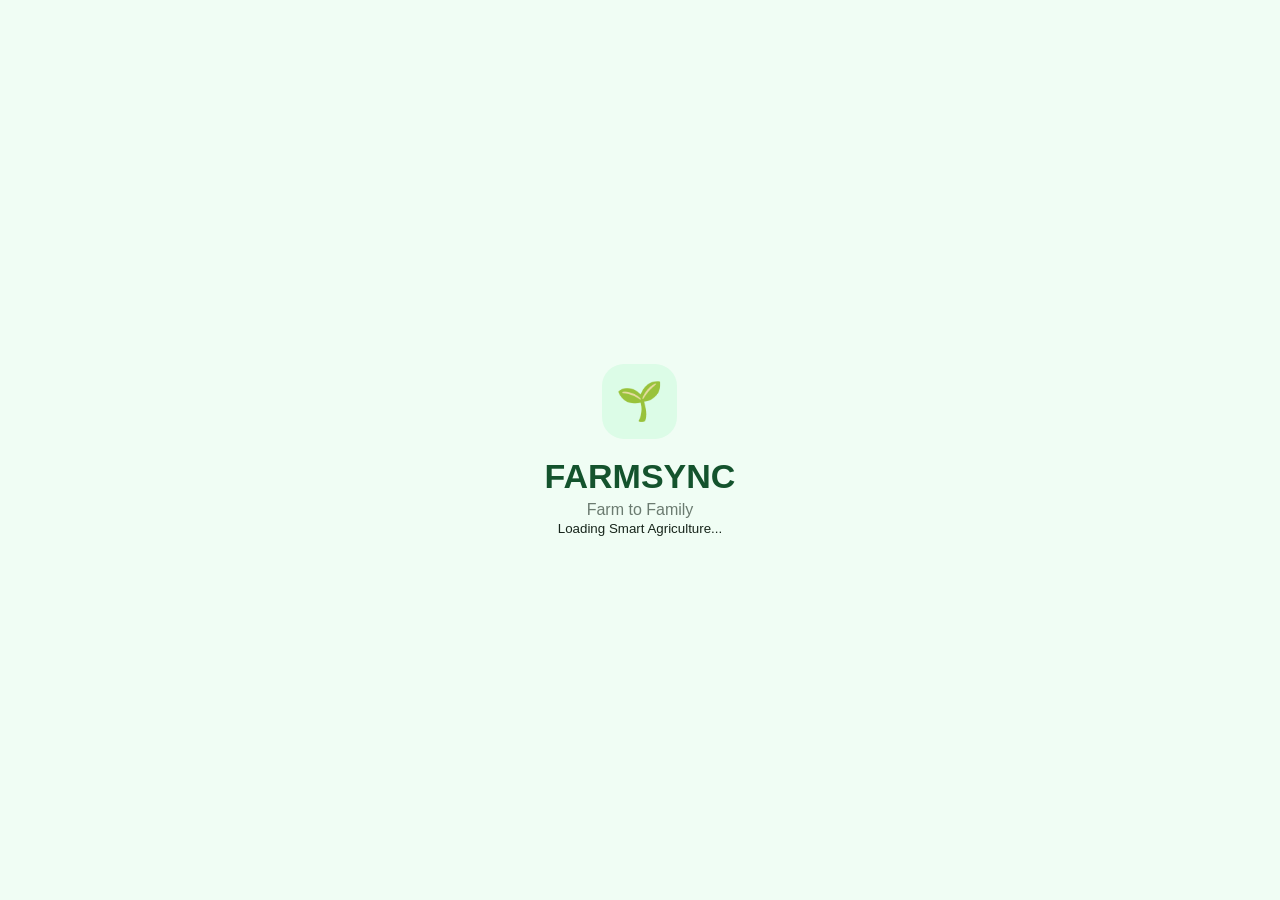
==== commit 2a528155: "Update index.html" ====
--- a/index.html
+++ b/index.html
@@ -3,47 +3,26 @@
 <head>
   <meta charset="UTF-8">
   <meta name="viewport" content="width=device-width, initial-scale=1.0">
-  <meta name="theme-color" content="#166534">
-
-  <title>FARMSYNC | Farm to Family</title>
-
+  <title>FARMSYNC - Farm to Family</title>
   <link rel="stylesheet" href="style.css">
 </head>
 
 <body>
 
-  <!-- LOADER -->
-  <div id="loader">
-    <div class="loader-box">
-      <div class="loader-logo">🌱</div>
+<div id="loader">
+  <div class="loader-box">
+    <div class="loader-logo">🌱</div>
+    <h1>FARMSYNC</h1>
+    <p>Farm to Family</p>
+    <div class="loader-bar"><span></span></div>
+    <small>Loading Smart Agriculture...</small>
+  </div>
+</div>
 
-      <h1>
-        FARM<span>SYNC</span>
-      </h1>
+<div id="app"></div>
 
-      <p>Farm to Family</p>
+<div id="toast"></div>
 
-      <div class="loader-progress">
-        <span></span>
-      </div>
-
-      <small>
-        Connecting Farmers & Families...
-      </small>
-    </div>
-  </div>
-
-
-  <!-- MAIN APP -->
-  <div id="app"></div>
-
-
-  <!-- TOAST -->
-  <div id="toast"></div>
-
-
-  <!-- JAVASCRIPT -->
-  <script src="script.js"></script>
-
+<script src="script.js"></script>
 </body>
 </html>
--- a/style.css
+++ b/style.css
@@ -1,8 +1,3 @@
-/* =========================================
-   FARMSYNC - FARM TO FAMILY
-   PREMIUM DIGITAL AGRICULTURE UI
-========================================= */
-
 * {
   box-sizing: border-box;
   margin: 0;
@@ -11,214 +6,141 @@
 
 :root {
   --green: #16a34a;
-  --dark-green: #166534;
-  --light-green: #dcfce7;
-  --bg: #f4f8f5;
+  --dark: #14532d;
+  --dark2: #052e16;
+  --light: #f0fdf4;
+  --border: #dbe7de;
+  --text: #17251b;
+  --muted: #6b7b70;
   --white: #ffffff;
-  --text: #17251b;
-  --muted: #6b7a70;
-  --border: #dfe9e2;
-  --shadow: 0 12px 35px rgba(20, 60, 35, 0.08);
-  --radius: 20px;
+  --orange: #ea580c;
+  --blue: #2563eb;
+  --shadow: 0 10px 30px rgba(20, 83, 45, 0.08);
 }
 
 body {
   font-family: Arial, Helvetica, sans-serif;
-  background:
-    radial-gradient(circle at top right, #e5f8ea 0, transparent 30%),
-    var(--bg);
+  background: #f5faf6;
   color: var(--text);
-  min-height: 100vh;
-}
-
-
-/* =========================================
+}
+
+button,
+input,
+select {
+  font-family: inherit;
+}
+
+button {
+  cursor: pointer;
+}
+
+
+/* =========================
    LOADER
-========================================= */
+========================= */
 
 #loader {
   position: fixed;
   inset: 0;
   z-index: 9999;
-  background: linear-gradient(135deg, #0b3d20, #15803d);
-  display: flex;
-  align-items: center;
-  justify-content: center;
-  transition: opacity 0.5s ease, visibility 0.5s ease;
+  background: #f0fdf4;
+  display: flex;
+  justify-content: center;
+  align-items: center;
+  transition: .5s;
 }
 
 #loader.hide {
   opacity: 0;
-  visibility: hidden;
+  pointer-events: none;
 }
 
 .loader-box {
   text-align: center;
-  color: white;
-  animation: loaderAppear 0.8s ease;
 }
 
 .loader-logo {
-  width: 85px;
-  height: 85px;
+  width: 75px;
+  height: 75px;
   margin: auto;
+  border-radius: 22px;
+  background: #dcfce7;
+  display: flex;
+  align-items: center;
+  justify-content: center;
+  font-size: 38px;
+}
+
+.loader-box h1 {
+  margin-top: 18px;
+  font-size: 34px;
+  color: var(--dark);
+}
+
+.loader-box h1 span {
+  color: var(--green);
+}
+
+.loader-box p {
+  color: var(--muted);
+  margin-top: 5px;
+}
+
+.loader-progress {
+  width: 220px;
+  height: 6px;
+  background: #dcfce7;
+  border-radius: 20px;
+  margin: 22px auto 10px;
+  overflow: hidden;
+}
+
+.loader-progress span {
+  display: block;
+  width: 0;
+  height: 100%;
+  background: var(--green);
+  animation: loading 1.3s forwards;
+}
+
+@keyframes loading {
+  to {
+    width: 100%;
+  }
+}
+
+
+/* =========================
+   HOME
+========================= */
+
+.home {
+  min-height: 100vh;
+  padding: 45px 20px;
+  text-align: center;
+  background:
+    radial-gradient(circle at top, #dcfce7, transparent 45%),
+    #f5faf6;
+}
+
+.brand-icon {
+  width: 75px;
+  height: 75px;
+  margin: 10px auto;
   border-radius: 25px;
-  background: rgba(255,255,255,0.14);
-  display: flex;
-  align-items: center;
-  justify-content: center;
-  font-size: 45px;
-  box-shadow: 0 0 35px rgba(255,255,255,0.12);
-}
-
-.loader-box h1 {
-  margin-top: 20px;
-  font-size: 32px;
-  letter-spacing: 3px;
-}
-
-.loader-box p {
-  margin-top: 6px;
-  opacity: 0.85;
-}
-
-.loader-bar {
-  width: 220px;
-  height: 5px;
-  background: rgba(255,255,255,0.2);
-  border-radius: 10px;
-  margin: 25px auto 12px;
-  overflow: hidden;
-}
-
-.loader-bar span {
-  display: block;
-  width: 40%;
-  height: 100%;
   background: white;
-  border-radius: inherit;
-  animation: loading 1.2s infinite;
-}
-
-.loader-box small {
-  opacity: 0.7;
-}
-
-@keyframes loading {
-  from {
-    transform: translateX(-150%);
-  }
-  to {
-    transform: translateX(350%);
-  }
-}
-
-@keyframes loaderAppear {
-  from {
-    opacity: 0;
-    transform: translateY(15px);
-  }
-  to {
-    opacity: 1;
-    transform: translateY(0);
-  }
-}
-
-
-/* =========================================
-   APP
-========================================= */
-
-#app {
-  min-height: 100vh;
-}
-
-
-/* =========================================
-   HOME
-========================================= */
-
-.home {
-  max-width: 1100px;
-  min-height: 100vh;
-  margin: auto;
-  padding: 70px 25px;
-  display: flex;
-  flex-direction: column;
-  align-items: center;
-  justify-content: center;
-  text-align: center;
-  position: relative;
-  overflow: hidden;
-}
-
-.digital-orbit {
-  position: absolute;
-  width: 520px;
-  height: 520px;
-  border: 1px solid rgba(22,163,74,0.12);
-  border-radius: 50%;
-  animation: rotate 20s linear infinite;
-}
-
-.digital-orbit::before,
-.digital-orbit::after {
-  content: "";
-  position: absolute;
-  border-radius: 50%;
-  border: 1px dashed rgba(22,163,74,0.12);
-}
-
-.digital-orbit::before {
-  inset: 55px;
-}
-
-.digital-orbit::after {
-  inset: 110px;
-}
-
-.orbit-dot {
-  position: absolute;
-  top: -15px;
-  left: 50%;
-  transform: translateX(-50%);
-  width: 35px;
-  height: 35px;
-  background: white;
-  border-radius: 50%;
-  display: flex;
-  align-items: center;
-  justify-content: center;
   box-shadow: var(--shadow);
-}
-
-@keyframes rotate {
-  to {
-    transform: rotate(360deg);
-  }
-}
-
-.brand-icon {
-  width: 90px;
-  height: 90px;
-  background: white;
-  border-radius: 28px;
-  display: flex;
-  align-items: center;
-  justify-content: center;
-  font-size: 50px;
-  box-shadow: var(--shadow);
-  position: relative;
-  z-index: 2;
+  display: flex;
+  align-items: center;
+  justify-content: center;
+  font-size: 40px;
 }
 
 .brand-title {
-  font-size: clamp(42px, 7vw, 75px);
-  letter-spacing: 5px;
-  margin-top: 25px;
-  font-weight: 900;
-  position: relative;
-  z-index: 2;
+  margin-top: 18px;
+  font-size: 48px;
+  color: var(--dark);
+  letter-spacing: -2px;
 }
 
 .brand-title span {
@@ -226,57 +148,48 @@
 }
 
 .brand-subtitle {
-  font-size: 21px;
+  color: var(--green);
   font-weight: bold;
-  color: var(--dark-green);
-  margin-top: 5px;
-  position: relative;
-  z-index: 2;
+  font-size: 19px;
 }
 
 .brand-description {
-  margin-top: 12px;
-  color: var(--muted);
-  position: relative;
-  z-index: 2;
+  margin-top: 10px;
+  color: var(--muted);
 }
 
 .role-grid {
+  max-width: 850px;
+  margin: 45px auto 25px;
   display: grid;
-  grid-template-columns: repeat(2, minmax(250px, 360px));
-  gap: 22px;
-  margin-top: 45px;
-  position: relative;
-  z-index: 2;
+  grid-template-columns: repeat(2, 1fr);
+  gap: 20px;
 }
 
 .role-card {
   position: relative;
+  text-align: left;
+  padding: 30px;
+  background: white;
   border: 1px solid var(--border);
-  background: rgba(255,255,255,0.88);
-  padding: 30px;
   border-radius: 25px;
-  cursor: pointer;
-  text-align: left;
-  transition: 0.3s ease;
   box-shadow: var(--shadow);
+  transition: .25s;
 }
 
 .role-card:hover {
-  transform: translateY(-7px);
-  border-color: #9bd6aa;
-  box-shadow: 0 20px 45px rgba(20, 80, 40, 0.13);
+  transform: translateY(-5px);
 }
 
 .role-icon {
-  font-size: 43px;
-  width: 70px;
-  height: 70px;
-  display: flex;
-  align-items: center;
-  justify-content: center;
-  background: var(--light-green);
-  border-radius: 20px;
+  width: 60px;
+  height: 60px;
+  border-radius: 18px;
+  background: var(--light);
+  display: flex;
+  align-items: center;
+  justify-content: center;
+  font-size: 30px;
 }
 
 .role-card h2 {
@@ -293,103 +206,68 @@
   position: absolute;
   right: 25px;
   bottom: 25px;
-  width: 40px;
-  height: 40px;
-  border-radius: 50%;
-  background: var(--green);
-  color: white;
-  display: flex;
-  align-items: center;
-  justify-content: center;
-  font-size: 22px;
+  font-size: 28px;
+  color: var(--green);
 }
 
 .feature-strip {
-  margin-top: 35px;
-  display: flex;
-  gap: 12px;
+  display: flex;
+  justify-content: center;
   flex-wrap: wrap;
-  justify-content: center;
-  position: relative;
-  z-index: 2;
+  gap: 10px;
 }
 
 .feature-strip span {
+  padding: 9px 14px;
+  border-radius: 30px;
   background: white;
   border: 1px solid var(--border);
-  padding: 10px 15px;
-  border-radius: 50px;
-  font-size: 13px;
-  box-shadow: 0 5px 20px rgba(0,0,0,0.04);
-}
-
-
-/* =========================================
+  font-size: 12px;
+}
+
+
+/* =========================
    DASHBOARD
-========================================= */
+========================= */
 
 .dashboard {
-  width: min(1150px, 100%);
+  max-width: 1100px;
   margin: auto;
-  padding: 25px;
-  animation: pageIn 0.45s ease;
-}
-
-@keyframes pageIn {
-  from {
-    opacity: 0;
-    transform: translateY(15px);
-  }
-
-  to {
-    opacity: 1;
-    transform: translateY(0);
-  }
-}
-
-
-/* =========================================
-   TOPBAR
-========================================= */
+  padding: 20px;
+}
 
 .topbar {
   display: flex;
   align-items: center;
   gap: 15px;
-  padding: 15px 0 25px;
+  margin-bottom: 20px;
 }
 
 .back-btn {
-  width: 45px;
-  height: 45px;
-  border: 1px solid var(--border);
+  border: none;
   background: white;
-  border-radius: 14px;
-  font-size: 22px;
-  cursor: pointer;
-  transition: 0.2s;
-}
-
-.back-btn:hover {
-  transform: translateX(-3px);
-}
-
-.topbar-title {
-  display: flex;
-  align-items: center;
-  gap: 12px;
-  flex: 1;
-}
-
-.topbar-icon {
+  box-shadow: var(--shadow);
   width: 45px;
   height: 45px;
   border-radius: 14px;
-  background: var(--light-green);
-  display: flex;
-  align-items: center;
-  justify-content: center;
-  font-size: 22px;
+  font-size: 20px;
+}
+
+.topbar-title {
+  display: flex;
+  align-items: center;
+  gap: 12px;
+}
+
+.topbar-icon {
+  width: 48px;
+  height: 48px;
+  border-radius: 15px;
+  background: #dcfce7;
+  display: flex;
+  align-items: center;
+  justify-content: center;
+  font-size: 24px;
 }
 
 .topbar-title h2 {
@@ -402,74 +280,51 @@
 
 .status-dot {
   color: var(--green);
-  animation: pulse 1.5s infinite;
-}
-
-@keyframes pulse {
-  50% {
-    opacity: 0.35;
-  }
-}
-
-
-/* =========================================
-   WELCOME CARD
-========================================= */
+}
+
+
+/* =========================
+   HERO
+========================= */
 
 .welcome-card,
 .consumer-hero {
-  background: linear-gradient(135deg, #14532d, #15803d);
+  background:
+    linear-gradient(120deg, #14532d, #166534);
   color: white;
-  border-radius: 27px;
-  padding: 35px;
+  border-radius: 25px;
+  padding: 30px;
   display: flex;
   justify-content: space-between;
   align-items: center;
-  overflow: hidden;
-  position: relative;
-}
-
-.welcome-card::after,
-.consumer-hero::after {
-  content: "";
-  position: absolute;
-  width: 260px;
-  height: 260px;
-  border: 1px solid rgba(255,255,255,0.15);
-  border-radius: 50%;
-  right: -80px;
-  top: -80px;
-}
-
-.live-label {
-  font-size: 11px;
-  font-weight: bold;
-  letter-spacing: 1.5px;
-  color: #86efac;
-}
-
-.welcome-card h2,
-.consumer-hero h1 {
-  font-size: clamp(25px, 4vw, 38px);
-  margin-top: 10px;
+}
+
+.consumer-hero {
+  background:
+    linear-gradient(120deg, #064e3b, #047857);
 }
 
 .welcome-card p,
 .consumer-hero p {
+  opacity: .8;
   margin-top: 8px;
-  opacity: 0.8;
 }
 
 .welcome-icon {
-  font-size: 70px;
-  position: relative;
-  z-index: 2;
-}
-
-
-/* =========================================
+  font-size: 60px;
+}
+
+.live-label {
+  font-size: 10px;
+  letter-spacing: 1.5px;
+  opacity: .75;
+  font-weight: bold;
+}
+
+
+/* =========================
    STATS
-========================================= */
+========================= */
 
 .dashboard-grid,
 .consumer-stats {
@@ -479,419 +334,124 @@
   margin: 20px 0;
 }
 
-.stat-card {
+.stat-card,
+.consumer-stats > div {
   background: white;
   border: 1px solid var(--border);
   border-radius: 18px;
-  padding: 20px;
-  display: flex;
-  gap: 15px;
-  align-items: center;
+  padding: 18px;
   box-shadow: var(--shadow);
 }
 
+.stat-card {
+  display: flex;
+  align-items: center;
+  gap: 12px;
+}
+
 .stat-card > span {
-  font-size: 30px;
-}
-
-.stat-card small {
+  font-size: 28px;
+}
+
+.stat-card small,
+.consumer-stats small {
   display: block;
   color: var(--muted);
-}
-
-.stat-card strong {
-  display: block;
-  font-size: 24px;
-  margin-top: 5px;
-}
-
-.consumer-stats {
-  background: white;
-  padding: 15px;
-  border-radius: 18px;
-  border: 1px solid var(--border);
-}
-
-.consumer-stats > div {
-  text-align: center;
-  padding: 10px;
-  border-right: 1px solid var(--border);
-}
-
-.consumer-stats > div:last-child {
-  border: none;
-}
-
+  font-size: 11px;
+}
+
+.stat-card strong,
 .consumer-stats strong {
   display: block;
-  font-size: 24px;
-  color: var(--dark-green);
-}
-
-.consumer-stats small {
-  color: var(--muted);
-}
-
-
-/* =========================================
+  margin-top: 5px;
+  font-size: 20px;
+}
+
+
+/* =========================
    BUTTONS
-========================================= */
+========================= */
 
 .primary-btn {
   width: 100%;
   border: none;
-  background: linear-gradient(135deg, #16a34a, #15803d);
+  border-radius: 15px;
+  padding: 15px;
+  background: var(--green);
   color: white;
-  padding: 16px 20px;
-  border-radius: 15px;
-  font-size: 16px;
   font-weight: bold;
-  cursor: pointer;
+  font-size: 14px;
   margin: 10px 0;
-  transition: 0.25s;
-  box-shadow: 0 8px 20px rgba(22,163,74,0.18);
 }
 
 .primary-btn:hover {
-  transform: translateY(-2px);
-  box-shadow: 0 12px 25px rgba(22,163,74,0.25);
+  background: #15803d;
 }
 
 .secondary-btn {
   width: 100%;
   border: 1px solid var(--border);
+  border-radius: 15px;
+  padding: 14px;
   background: white;
-  padding: 14px;
-  border-radius: 15px;
-  cursor: pointer;
+}
+
+.small-btn,
+.primary-small,
+.outline-btn {
+  border: none;
+  padding: 9px 13px;
+  border-radius: 10px;
+  font-size: 11px;
   font-weight: bold;
-  margin-top: 8px;
-}
-
-.small-btn {
-  border: none;
-  background: var(--light-green);
-  color: var(--dark-green);
-  padding: 10px 15px;
-  border-radius: 12px;
-  font-weight: bold;
-  cursor: pointer;
-}
-
-.outline-btn,
+}
+
+.small-btn,
 .primary-small {
-  flex: 1;
-  padding: 11px 8px;
-  border-radius: 11px;
-  cursor: pointer;
-  font-weight: bold;
-  font-size: 12px;
-}
-
-.outline-btn {
-  border: 1px solid var(--border);
-  background: white;
-}
-
-.primary-small {
-  border: none;
   background: var(--green);
   color: white;
 }
 
-
-/* =========================================
-   SECTION HEADING
-========================================= */
-
-.section-heading {
-  margin: 30px 0 15px;
-  display: flex;
-  align-items: center;
-  justify-content: space-between;
-}
-
-.section-heading h2 {
-  font-size: 22px;
-}
-
-.section-heading p {
-  color: var(--muted);
-  margin-top: 4px;
-  font-size: 13px;
-}
-
-.count-badge {
-  background: var(--light-green);
-  color: var(--dark-green);
-  padding: 8px 13px;
-  border-radius: 30px;
-  font-weight: bold;
-}
-
-
-/* =========================================
-   FARMER LISTINGS
-========================================= */
-
-.listing-grid {
-  display: grid;
-  grid-template-columns: repeat(2, 1fr);
-  gap: 15px;
-}
-
-.produce-card {
+.outline-btn {
   background: white;
   border: 1px solid var(--border);
-  border-radius: 20px;
-  padding: 18px;
-  display: flex;
-  gap: 16px;
-  box-shadow: var(--shadow);
-  transition: 0.25s;
-}
-
-.produce-card:hover {
-  transform: translateY(-3px);
-}
-
-.produce-image {
-  width: 75px;
-  height: 75px;
-  border-radius: 18px;
-  background: #f0fdf4;
-  display: flex;
-  align-items: center;
-  justify-content: center;
-  font-size: 42px;
-}
-
-.produce-details {
-  flex: 1;
-}
-
-.card-title-row {
-  display: flex;
-  align-items: center;
-  gap: 8px;
-}
-
-.card-title-row h3 {
-  font-size: 18px;
-}
-
-.fresh-badge,
-.match-badge {
+}
+
+
+/* =========================
+   POWERPOOL
+========================= */
+
+.powerpool-panel {
+  margin-top: 20px;
+  padding: 25px;
+  border-radius: 24px;
+  background: var(--dark2);
+  color: white;
+  overflow: hidden;
+}
+
+.powerpool-head {
+  display: flex;
+  align-items: center;
+  gap: 13px;
+}
+
+.powerpool-logo {
+  width: 50px;
+  height: 50px;
+  border-radius: 15px;
+  background: #166534;
+  display: flex;
+  align-items: center;
+  justify-content: center;
+  font-size: 25px;
+}
+
+.powerpool-head span {
   font-size: 9px;
-  font-weight: bold;
-  padding: 5px 7px;
-  border-radius: 20px;
-}
-
-.fresh-badge {
-  background: var(--light-green);
-  color: var(--dark-green);
-}
-
-.produce-details p {
-  color: var(--muted);
-  font-size: 13px;
-  margin-top: 5px;
-}
-
-.produce-bottom {
-  display: flex;
-  justify-content: space-between;
-  margin-top: 12px;
-}
-
-.produce-bottom strong {
-  color: var(--green);
-}
-
-
-/* =========================================
-   AI CARD
-========================================= */
-
-.ai-card,
-.forecast-card,
-.delivery-card {
-  margin-top: 20px;
-  background: white;
-  border: 1px solid var(--border);
-  border-radius: 20px;
-  padding: 20px;
-  display: flex;
-  align-items: center;
-  gap: 15px;
-  box-shadow: var(--shadow);
-}
-
-.ai-icon,
-.forecast-icon,
-.delivery-icon {
-  width: 55px;
-  height: 55px;
-  border-radius: 16px;
-  background: #eff6ff;
-  display: flex;
-  align-items: center;
-  justify-content: center;
-  font-size: 28px;
-}
-
-.ai-card span,
-.forecast-card span,
-.delivery-card span {
-  font-size: 10px;
-  color: var(--green);
-  font-weight: bold;
+  color: #86efac;
   letter-spacing: 1px;
-}
-
-.ai-card h3,
-.forecast-card h3,
-.delivery-card h3 {
-  margin-top: 4px;
-}
-
-.ai-card p,
-.forecast-card p,
-.delivery-card p {
-  color: var(--muted);
-  font-size: 13px;
-  margin-top: 5px;
-}
-
-.trend,
-.forecast-value {
-  margin-left: auto;
-  color: var(--green);
-  font-size: 20px;
-}
-
-
-/* =========================================
-   FORM
-========================================= */
-
-.form-card {
-  max-width: 650px;
-  margin: 30px auto;
-  background: white;
-  border: 1px solid var(--border);
-  border-radius: 25px;
-  padding: 30px;
-  box-shadow: var(--shadow);
-}
-
-.form-header {
-  display: flex;
-  justify-content: space-between;
-  align-items: center;
-  margin-bottom: 25px;
-}
-
-.form-header span {
-  font-size: 10px;
-  font-weight: bold;
-  color: var(--green);
-  letter-spacing: 1.5px;
-}
-
-.form-header h2 {
-  margin-top: 6px;
-}
-
-.form-icon {
-  width: 60px;
-  height: 60px;
-  border-radius: 18px;
-  background: var(--light-green);
-  display: flex;
-  align-items: center;
-  justify-content: center;
-  font-size: 30px;
-}
-
-.form-card label {
-  display: block;
-  margin: 16px 0 7px;
-  font-weight: bold;
-  font-size: 13px;
-}
-
-.form-card input,
-.form-card select,
-.search-wrapper input {
-  width: 100%;
-  padding: 14px;
-  border: 1px solid var(--border);
-  border-radius: 13px;
-  outline: none;
-  background: #fbfdfb;
-  font-size: 14px;
-}
-
-.form-card input:focus,
-.form-card select:focus,
-.search-wrapper input:focus {
-  border-color: var(--green);
-  box-shadow: 0 0 0 3px rgba(22,163,74,0.08);
-}
-
-
-/* =========================================
-   POWERPOOL
-========================================= */
-
-.powerpool-panel {
-  margin: 20px 0;
-  background: linear-gradient(135deg, #052e16, #14532d);
-  color: white;
-  border-radius: 25px;
-  padding: 25px;
-  position: relative;
-  overflow: hidden;
-}
-
-.powerpool-panel::before {
-  content: "";
-  position: absolute;
-  width: 300px;
-  height: 300px;
-  border: 1px solid rgba(134,239,172,0.12);
-  border-radius: 50%;
-  right: -120px;
-  top: -100px;
-}
-
-.powerpool-head {
-  display: flex;
-  align-items: center;
-  gap: 12px;
-  position: relative;
-  z-index: 2;
-}
-
-.powerpool-logo {
-  width: 55px;
-  height: 55px;
-  background: rgba(134,239,172,0.12);
-  border: 1px solid rgba(134,239,172,0.25);
-  border-radius: 16px;
-  display: flex;
-  align-items: center;
-  justify-content: center;
-  font-size: 27px;
-}
-
-.powerpool-head span:first-child,
-.powerpool-head > div > span {
-  font-size: 9px;
-  letter-spacing: 1px;
-  color: #86efac;
 }
 
 .powerpool-head h2 {
@@ -900,123 +460,487 @@
 
 .active-pill {
   margin-left: auto;
-  background: #166534;
-  color: #86efac;
-  border: 1px solid #22c55e;
-  padding: 7px 10px;
-  border-radius: 30px;
-  font-size: 9px;
-  font-weight: bold;
+  background: rgba(34,197,94,.15);
+  color: #86efac !important;
+  padding: 8px 10px;
+  border-radius: 20px;
 }
 
 .power-flow {
-  margin: 30px 0 15px;
-  display: flex;
-  align-items: center;
-  justify-content: center;
-  position: relative;
-  z-index: 2;
+  display: flex;
+  align-items: center;
+  justify-content: center;
+  margin: 35px 0 25px;
 }
 
 .flow-node {
-  width: 75px;
-  height: 75px;
+  width: 80px;
+  height: 80px;
   border-radius: 50%;
-  background: rgba(255,255,255,0.08);
-  border: 1px solid rgba(255,255,255,0.15);
+  background: rgba(255,255,255,.08);
+  border: 1px solid rgba(134,239,172,.25);
   display: flex;
   flex-direction: column;
   align-items: center;
   justify-content: center;
-  font-size: 24px;
+  font-size: 25px;
 }
 
 .flow-node small {
   font-size: 9px;
-  margin-top: 3px;
-  opacity: 0.8;
+  color: #bbf7d0;
+  margin-top: 5px;
 }
 
 .power-node {
-  background: rgba(34,197,94,0.2);
-  border-color: rgba(134,239,172,0.5);
-  animation: powerPulse 1.5s infinite;
-}
-
-@keyframes powerPulse {
+  border-color: #4ade80;
+  box-shadow: 0 0 30px rgba(74,222,128,.2);
+  animation: pulse 1.7s infinite;
+}
+
+@keyframes pulse {
   50% {
-    box-shadow: 0 0 30px rgba(74,222,128,0.3);
+    transform: scale(1.1);
   }
 }
 
 .flow-line {
-  width: 65px;
-  height: 2px;
+  width: 100px;
+  height: 3px;
   background: linear-gradient(
     90deg,
     transparent,
-    #86efac,
+    #4ade80,
     transparent
   );
-  animation: flowMove 1s infinite;
-}
-
-@keyframes flowMove {
+  animation: flow 1.5s infinite;
+}
+
+@keyframes flow {
   50% {
-    opacity: 0.3;
+    opacity: .3;
   }
 }
 
 .powerpool-panel > p {
-  color: rgba(255,255,255,0.72);
+  text-align: center;
+  color: #bbf7d0;
+  font-size: 12px;
+}
+
+
+/* =========================
+   FEATURES
+========================= */
+
+.feature-dashboard {
+  display: grid;
+  grid-template-columns: repeat(2, 1fr);
+  gap: 18px;
+  margin-top: 20px;
+}
+
+.feature-card {
+  background: white;
+  border: 1px solid var(--border);
+  border-radius: 22px;
+  padding: 22px;
+  box-shadow: var(--shadow);
+}
+
+.feature-card.full {
+  grid-column: 1 / -1;
+}
+
+.feature-card-header {
+  display: flex;
+  align-items: center;
+  justify-content: space-between;
+  margin-bottom: 17px;
+}
+
+.feature-card-header h3 {
+  font-size: 17px;
+}
+
+.feature-card-header small {
+  display: block;
+  color: var(--muted);
+  margin-top: 4px;
+}
+
+
+/* Demand */
+
+.demand-top {
+  display: flex;
+  justify-content: space-between;
+  font-size: 12px;
+}
+
+.demand-top strong {
+  color: var(--green);
+}
+
+.demand-track {
+  height: 12px;
+  margin: 10px 0;
+  border-radius: 20px;
+  background: #e5eee7;
+  overflow: hidden;
+}
+
+.demand-fill {
+  width: 84%;
+  height: 100%;
+  background: var(--green);
+  border-radius: inherit;
+  animation: demand 1s;
+}
+
+@keyframes demand {
+  from {
+    width: 0;
+  }
+}
+
+
+/* Supply gap */
+
+.gap-box {
+  display: grid;
+  grid-template-columns: repeat(3,1fr);
+  gap: 8px;
+  margin-top: 15px;
+}
+
+.gap-box div {
+  background: #fff7ed;
+  border-radius: 13px;
+  padding: 12px;
+}
+
+.gap-box small {
+  display: block;
+  color: #9a3412;
+  font-size: 9px;
+}
+
+.gap-box strong {
+  display: block;
+  color: var(--orange);
+  margin-top: 4px;
+}
+
+
+/* Farmer Pool */
+
+.pool-list {
+  display: grid;
+  gap: 10px;
+}
+
+.pool-farmer {
+  display: flex;
+  align-items: center;
+  gap: 12px;
+  background: #f8fbf9;
+  padding: 12px;
+  border-radius: 14px;
+}
+
+.pool-avatar {
+  width: 42px;
+  height: 42px;
+  border-radius: 50%;
+  background: #dcfce7;
+  display: flex;
+  align-items: center;
+  justify-content: center;
+}
+
+.pool-info {
+  flex: 1;
+}
+
+.pool-info strong {
+  display: block;
   font-size: 13px;
+}
+
+.pool-info small {
+  color: var(--muted);
+  font-size: 10px;
+}
+
+.pool-quantity {
+  color: var(--green);
+  font-weight: bold;
+}
+
+
+/* Match */
+
+.farmer-match {
+  background: #f8fbf9;
+  padding: 13px;
+  border-radius: 13px;
+  margin-bottom: 10px;
+}
+
+.farmer-match-top {
+  display: flex;
+  justify-content: space-between;
+}
+
+.match-score {
+  color: var(--green);
+  font-weight: bold;
+}
+
+.farmer-match small {
+  color: var(--muted);
+  font-size: 10px;
+}
+
+.match-bar {
+  height: 6px;
+  background: #e5eee7;
+  border-radius: 20px;
+  margin-top: 7px;
+}
+
+.match-bar span {
+  display: block;
+  height: 100%;
+  background: var(--green);
+  border-radius: inherit;
+}
+
+
+/* AI */
+
+.ai-forecast {
+  background: linear-gradient(135deg,#f0fdf4,#ecfdf5);
+  border-color: #bbf7d0;
+}
+
+.forecast-number {
+  font-size: 35px;
+  font-weight: 900;
+  color: var(--dark);
+}
+
+.forecast-up {
+  color: var(--green);
+  font-weight: bold;
+  font-size: 12px;
+}
+
+
+/* Delivery */
+
+.delivery-steps {
+  display: flex;
+  align-items: center;
+}
+
+.delivery-step {
+  flex: 1;
   text-align: center;
 }
 
-
-/* =========================================
+.delivery-step-icon {
+  width: 48px;
+  height: 48px;
+  margin: auto;
+  border-radius: 50%;
+  background: #dcfce7;
+  display: flex;
+  align-items: center;
+  justify-content: center;
+  font-size: 20px;
+}
+
+.delivery-step strong {
+  display: block;
+  margin-top: 7px;
+  font-size: 11px;
+}
+
+.delivery-step small {
+  color: var(--muted);
+  font-size: 9px;
+}
+
+.delivery-line {
+  height: 3px;
+  flex: .5;
+  background: #22c55e;
+}
+
+
+/* QR */
+
+.qr-trace {
+  display: flex;
+  align-items: center;
+  gap: 18px;
+  padding: 17px;
+  border-radius: 16px;
+  background: #f8fbf9;
+}
+
+.qr-code {
+  flex-shrink: 0;
+  width: 80px;
+  height: 80px;
+  border: 7px solid white;
+  background:
+    repeating-linear-gradient(
+      45deg,
+      #111 0px,
+      #111 3px,
+      white 3px,
+      white 7px
+    );
+}
+
+.qr-trace strong {
+  font-size: 13px;
+}
+
+.qr-trace p {
+  color: var(--muted);
+  font-size: 10px;
+  line-height: 1.6;
+  margin: 5px 0 10px;
+}
+
+
+/* Network */
+
+.network {
+  position: relative;
+  height: 210px;
+  border-radius: 18px;
+  background: #052e16;
+  overflow: hidden;
+}
+
+.network-title {
+  position: absolute;
+  left: 18px;
+  top: 15px;
+  color: #86efac;
+  font-size: 9px;
+  letter-spacing: 1px;
+}
+
+.network-center {
+  position: absolute;
+  left: 50%;
+  top: 50%;
+  transform: translate(-50%,-50%);
+  width: 70px;
+  height: 70px;
+  border-radius: 50%;
+  background: #166534;
+  border: 2px solid #4ade80;
+  display: flex;
+  align-items: center;
+  justify-content: center;
+  font-size: 27px;
+  animation: pulse 2s infinite;
+}
+
+.network-node {
+  position: absolute;
+  width: 45px;
+  height: 45px;
+  border-radius: 50%;
+  background: rgba(255,255,255,.1);
+  display: flex;
+  align-items: center;
+  justify-content: center;
+  color: white;
+  animation: node 2s infinite;
+}
+
+.n1 { left: 15%; top: 35%; }
+.n2 { right: 15%; top: 35%; }
+.n3 { left: 27%; bottom: 15%; }
+.n4 { right: 27%; bottom: 15%; }
+
+@keyframes node {
+  50% {
+    transform: scale(1.12);
+  }
+}
+
+
+/* =========================
    SEARCH
-========================================= */
+========================= */
 
 .search-wrapper {
+  display: flex;
+  align-items: center;
+  gap: 8px;
+  padding: 14px 16px;
   background: white;
   border: 1px solid var(--border);
   border-radius: 15px;
-  padding: 5px 15px;
-  display: flex;
-  align-items: center;
-  gap: 8px;
-  margin-top: 20px;
+  margin: 20px 0;
 }
 
 .search-wrapper input {
+  width: 100%;
   border: none;
-  background: transparent;
-  box-shadow: none !important;
-}
-
-
-/* =========================================
+  outline: none;
+  font-size: 13px;
+}
+
+.section-heading {
+  display: flex;
+  justify-content: space-between;
+  align-items: center;
+}
+
+.section-heading p {
+  color: var(--muted);
+  font-size: 11px;
+  margin-top: 4px;
+}
+
+.count-badge,
+.match-badge {
+  background: #dcfce7;
+  color: #166534;
+  border-radius: 20px;
+  padding: 6px 9px;
+  font-size: 9px;
+  font-weight: bold;
+}
+
+
+/* =========================
    PRODUCTS
-========================================= */
+========================= */
 
 .product-grid {
   display: grid;
-  grid-template-columns: repeat(2, 1fr);
+  grid-template-columns: repeat(2,1fr);
   gap: 15px;
+  margin-top: 15px;
 }
 
 .product-card {
   background: white;
   border: 1px solid var(--border);
   border-radius: 20px;
-  padding: 18px;
+  padding: 17px;
   box-shadow: var(--shadow);
-  transition: 0.25s;
-}
-
-.product-card:hover {
-  transform: translateY(-3px);
 }
 
 .product-main {
@@ -1026,29 +950,35 @@
 }
 
 .product-icon {
-  width: 60px;
-  height: 60px;
-  border-radius: 17px;
-  background: #f0fdf4;
-  display: flex;
-  align-items: center;
-  justify-content: center;
-  font-size: 32px;
+  width: 55px;
+  height: 55px;
+  border-radius: 16px;
+  background: #fff7ed;
+  display: flex;
+  align-items: center;
+  justify-content: center;
+  font-size: 28px;
 }
 
 .product-info {
   flex: 1;
 }
 
+.card-title-row {
+  display: flex;
+  gap: 5px;
+  align-items: center;
+  flex-wrap: wrap;
+}
+
+.product-info h3 {
+  font-size: 16px;
+}
+
 .product-info p {
   color: var(--muted);
-  font-size: 12px;
+  font-size: 10px;
   margin-top: 4px;
-}
-
-.match-badge {
-  background: #dcfce7;
-  color: #166534;
 }
 
 .product-price {
@@ -1056,7 +986,7 @@
 }
 
 .product-price strong {
-  font-size: 22px;
+  font-size: 20px;
   color: var(--green);
 }
 
@@ -1066,13 +996,16 @@
 
 .product-meta {
   display: flex;
-  justify-content: space-between;
-  padding: 13px 0;
-  margin-top: 12px;
-  border-top: 1px solid var(--border);
-  border-bottom: 1px solid var(--border);
-  font-size: 11px;
-  color: var(--muted);
+  gap: 8px;
+  flex-wrap: wrap;
+  margin-top: 15px;
+}
+
+.product-meta span {
+  background: #f5faf6;
+  padding: 6px 8px;
+  border-radius: 8px;
+  font-size: 9px;
 }
 
 .match-progress {
@@ -1082,237 +1015,210 @@
 .match-progress > div:first-child {
   display: flex;
   justify-content: space-between;
-  font-size: 11px;
-}
-
-.match-progress strong {
-  color: var(--green);
+  font-size: 9px;
 }
 
 .progress-track {
-  margin-top: 7px;
-  width: 100%;
-  height: 6px;
+  height: 5px;
+  background: #e5eee7;
+  margin-top: 5px;
   border-radius: 20px;
-  background: #edf3ee;
-  overflow: hidden;
 }
 
 .progress-fill {
   height: 100%;
+  background: var(--green);
   border-radius: inherit;
-  background: linear-gradient(90deg, #22c55e, #15803d);
-  animation: progressIn 1s ease;
-}
-
-@keyframes progressIn {
-  from {
-    width: 0 !important;
-  }
 }
 
 .product-actions {
   display: flex;
-  gap: 7px;
+  gap: 8px;
   margin-top: 13px;
 }
 
-
-/* =========================================
+.product-actions button {
+  flex: 1;
+}
+
+
+/* =========================
+   FORM
+========================= */
+
+.form-card {
+  max-width: 650px;
+  margin: 25px auto;
+  padding: 25px;
+  background: white;
+  border: 1px solid var(--border);
+  border-radius: 24px;
+  box-shadow: var(--shadow);
+}
+
+.form-header {
+  display: flex;
+  justify-content: space-between;
+  margin-bottom: 25px;
+}
+
+.form-header span {
+  font-size: 9px;
+  color: var(--green);
+  letter-spacing: 1px;
+}
+
+.form-header h2 {
+  margin-top: 5px;
+}
+
+.form-icon {
+  font-size: 40px;
+}
+
+.form-card label {
+  display: block;
+  font-size: 11px;
+  font-weight: bold;
+  margin: 14px 0 6px;
+}
+
+.form-card input,
+.form-card select {
+  width: 100%;
+  padding: 13px;
+  border: 1px solid var(--border);
+  border-radius: 12px;
+  outline: none;
+}
+
+
+/* =========================
    MATCHING SCREEN
-========================================= */
+========================= */
 
 .matching-screen,
 .success-screen {
   min-height: 100vh;
-  max-width: 700px;
-  margin: auto;
-  padding: 40px 25px;
-  display: flex;
-  flex-direction: column;
-  align-items: center;
-  justify-content: center;
+  padding: 45px 20px;
   text-align: center;
+  background:
+    radial-gradient(circle,#dcfce7,transparent 45%),
+    #f5faf6;
 }
 
 .matching-orbit {
-  width: 190px;
-  height: 190px;
-  border: 1px dashed #86efac;
+  width: 170px;
+  height: 170px;
+  margin: 30px auto;
   border-radius: 50%;
-  position: relative;
-  display: flex;
-  align-items: center;
-  justify-content: center;
+  border: 2px dashed #86efac;
+  display: flex;
+  align-items: center;
+  justify-content: space-around;
+  font-size: 35px;
   animation: rotate 5s linear infinite;
 }
 
-.matching-orbit span {
-  position: absolute;
-  width: 55px;
-  height: 55px;
-  border-radius: 50%;
-  background: white;
-  box-shadow: var(--shadow);
-  display: flex;
-  align-items: center;
-  justify-content: center;
-  font-size: 27px;
-}
-
-.matching-orbit span:first-child {
-  top: -25px;
-}
-
-.matching-orbit span:last-child {
-  bottom: -25px;
-}
-
-.orbit-ring {
-  width: 80px;
-  height: 80px;
-  border-radius: 50%;
-  background: #dcfce7;
-  display: flex;
-  align-items: center;
-  justify-content: center;
-  font-size: 35px;
-  animation: rotateReverse 5s linear infinite;
-}
-
-@keyframes rotateReverse {
+@keyframes rotate {
   to {
-    transform: rotate(-360deg);
-  }
-}
-
-.matching-screen .live-label,
-.success-screen .live-label {
-  margin-top: 35px;
+    transform: rotate(360deg);
+  }
 }
 
 .matching-screen h1,
 .success-screen h1 {
-  font-size: 32px;
-  margin-top: 10px;
+  margin-top: 15px;
+  color: var(--dark);
 }
 
 .matching-screen p,
-.success-screen > p {
+.success-screen p {
   color: var(--muted);
   margin-top: 8px;
 }
 
-.matching-steps {
-  width: 100%;
-  margin-top: 30px;
-  background: white;
-  border: 1px solid var(--border);
+.big-progress {
+  max-width: 450px;
+  height: 10px;
+  background: #dcfce7;
   border-radius: 20px;
-  padding: 10px;
-}
-
-.matching-step {
-  padding: 13px;
-  text-align: left;
-  border-bottom: 1px solid var(--border);
-  color: var(--muted);
-  font-size: 14px;
-}
-
-.matching-step:last-child {
-  border-bottom: none;
-}
-
-.matching-step span {
-  display: inline-flex;
-  width: 25px;
-  height: 25px;
-  align-items: center;
-  justify-content: center;
-  border-radius: 50%;
-  background: #f1f5f2;
-  margin-right: 8px;
-}
-
-.matching-step.active {
-  color: var(--dark-green);
-}
-
-.matching-step.active span {
-  background: var(--light-green);
-  color: var(--green);
-}
-
-.big-progress {
-  width: 100%;
-  height: 7px;
-  background: #e8eee9;
-  border-radius: 20px;
+  margin: 30px auto;
   overflow: hidden;
-  margin-top: 25px;
 }
 
 .big-progress div {
+  height: 100%;
   width: 0;
-  height: 100%;
   background: var(--green);
-  animation: bigLoading 3s forwards;
-}
-
-@keyframes bigLoading {
+  animation: matching 3s forwards;
+}
+
+@keyframes matching {
   to {
     width: 100%;
   }
 }
 
-.matching-screen small {
-  color: var(--muted);
-  margin-top: 10px;
-}
-
-
-/* =========================================
+.matching-steps {
+  max-width: 400px;
+  margin: auto;
+  text-align: left;
+}
+
+.matching-step {
+  padding: 12px;
+  background: white;
+  border-radius: 12px;
+  margin: 8px;
+  font-size: 12px;
+  box-shadow: var(--shadow);
+}
+
+.matching-step span {
+  color: var(--green);
+  margin-right: 8px;
+}
+
+
+/* =========================
    SUCCESS
-========================================= */
+========================= */
 
 .success-check {
-  width: 90px;
-  height: 90px;
+  width: 85px;
+  height: 85px;
+  margin: 40px auto 20px;
   border-radius: 50%;
   background: #dcfce7;
   color: var(--green);
   display: flex;
   align-items: center;
   justify-content: center;
-  font-size: 50px;
-  font-weight: bold;
-  animation: successPop 0.5s ease;
-}
-
-@keyframes successPop {
+  font-size: 45px;
+  animation: pop .5s;
+}
+
+@keyframes pop {
   from {
-    transform: scale(0.5);
-    opacity: 0;
+    transform: scale(0);
   }
 
   to {
     transform: scale(1);
-    opacity: 1;
   }
 }
 
 .match-result-card {
-  width: 100%;
+  max-width: 650px;
+  margin: 30px auto 15px;
   background: white;
-  border: 1px solid var(--border);
+  padding: 25px;
   border-radius: 22px;
-  padding: 25px;
-  margin-top: 30px;
+  box-shadow: var(--shadow);
   display: flex;
   align-items: center;
   justify-content: space-around;
-  box-shadow: var(--shadow);
 }
 
 .match-person {
@@ -1322,76 +1228,54 @@
 }
 
 .person-icon {
-  width: 65px;
-  height: 65px;
-  background: var(--light-green);
-  border-radius: 50%;
-  display: flex;
-  align-items: center;
-  justify-content: center;
-  font-size: 30px;
+  font-size: 35px;
+}
+
+.match-person span {
+  color: var(--muted);
+  font-size: 10px;
+}
+
+.connection-pulse {
+  font-size: 28px;
+  color: var(--green);
+  animation: pulse 1s infinite;
+}
+
+.match-stats {
+  max-width: 650px;
   margin: auto;
-}
-
-.match-person span {
-  font-size: 11px;
-  color: var(--muted);
-}
-
-.connection-pulse {
-  width: 55px;
-  height: 55px;
-  border-radius: 50%;
-  background: #dcfce7;
-  display: flex;
-  align-items: center;
-  justify-content: center;
-  font-size: 25px;
-  animation: powerPulse 1s infinite;
-}
-
-.match-stats {
-  width: 100%;
   display: grid;
-  grid-template-columns: repeat(3, 1fr);
-  margin: 20px 0;
+  grid-template-columns: repeat(3,1fr);
+  gap: 10px;
+}
+
+.match-stats div {
   background: white;
-  border: 1px solid var(--border);
-  border-radius: 18px;
+  border-radius: 15px;
   padding: 15px;
-}
-
-.match-stats div {
-  border-right: 1px solid var(--border);
-}
-
-.match-stats div:last-child {
-  border: none;
+  box-shadow: var(--shadow);
 }
 
 .match-stats strong {
   display: block;
   color: var(--green);
-  font-size: 20px;
 }
 
 .match-stats small {
   color: var(--muted);
-}
-
-
-/* =========================================
+  font-size: 9px;
+}
+
+
+/* =========================
    TRACEABILITY
-========================================= */
-
-.trace-card,
-.price-card {
-  max-width: 850px;
-  margin: 30px auto;
+========================= */
+
+.trace-card {
   background: white;
-  border: 1px solid var(--border);
+  padding: 25px;
   border-radius: 25px;
-  padding: 30px;
   box-shadow: var(--shadow);
 }
 
@@ -1399,340 +1283,228 @@
   display: flex;
   align-items: center;
   gap: 15px;
-}
-
-.trace-product > span,
+  padding-bottom: 25px;
+  border-bottom: 1px solid var(--border);
+}
+
 .trace-icon {
-  width: 75px;
-  height: 75px;
-  border-radius: 20px;
-  background: var(--light-green);
-  display: flex;
-  align-items: center;
-  justify-content: center;
-  font-size: 40px;
-}
-
-.trace-product span:not(.trace-icon) {
-  color: var(--green);
-  font-size: 10px;
-  font-weight: bold;
+  width: 65px;
+  height: 65px;
+  background: #fff7ed;
+  border-radius: 18px;
+  display: flex;
+  align-items: center;
+  justify-content: center;
+  font-size: 35px;
+}
+
+.trace-product p {
+  color: var(--muted);
+  font-size: 11px;
+  margin-top: 5px;
 }
 
 .trace-line {
-  margin: 45px 0;
-  display: flex;
-  align-items: center;
+  display: flex;
+  align-items: center;
+  justify-content: center;
+  margin: 35px 0;
 }
 
 .trace-point {
   text-align: center;
-  flex: 1;
 }
 
 .trace-point span {
+  display: flex;
   width: 55px;
   height: 55px;
   margin: auto;
   border-radius: 50%;
-  background: var(--light-green);
-  display: flex;
-  align-items: center;
-  justify-content: center;
-  font-size: 25px;
+  background: #dcfce7;
+  align-items: center;
+  justify-content: center;
+  font-size: 24px;
 }
 
 .trace-point strong {
   display: block;
-  margin-top: 10px;
+  font-size: 11px;
+  margin-top: 7px;
 }
 
 .trace-point small {
-  display: block;
-  color: var(--muted);
-  margin-top: 4px;
+  color: var(--muted);
+  font-size: 9px;
 }
 
 .trace-connector {
-  height: 2px;
-  flex: 0.7;
-  background: #bbdfc3;
+  width: 80px;
+  height: 3px;
+  background: var(--green);
 }
 
 .trace-details {
   display: grid;
-  grid-template-columns: repeat(2, 1fr);
-  gap: 12px;
+  grid-template-columns: repeat(3,1fr);
+  gap: 10px;
 }
 
 .trace-details div {
+  padding: 13px;
+  border-radius: 12px;
   background: #f8fbf9;
-  padding: 15px;
-  border-radius: 13px;
 }
 
 .trace-details span {
   display: block;
-  font-size: 11px;
-  color: var(--muted);
+  color: var(--muted);
+  font-size: 9px;
 }
 
 .trace-details strong {
   display: block;
   margin-top: 5px;
+  font-size: 11px;
 }
 
 .qr-box {
-  margin-top: 18px;
-  padding: 18px;
-  border-radius: 16px;
-  background: #f0fdf4;
   display: flex;
   align-items: center;
   gap: 15px;
+  margin-top: 20px;
+  padding: 15px;
+  background: #f8fbf9;
+  border-radius: 15px;
 }
 
 .fake-qr {
-  width: 60px;
-  height: 60px;
-  background: white;
+  width: 70px;
+  height: 70px;
+  border: 5px solid white;
+  background: #111;
+  color: white;
   display: flex;
   align-items: center;
   justify-content: center;
   font-size: 45px;
 }
 
-.qr-box p {
-  color: var(--muted);
-  font-size: 12px;
-  margin-top: 4px;
-}
-
-
-/* =========================================
-   PRICE
-========================================= */
-
-.price-product {
-  display: flex;
-  align-items: center;
-  gap: 15px;
-  padding-bottom: 20px;
-  border-bottom: 1px solid var(--border);
-}
-
-.price-product > span {
-  width: 65px;
-  height: 65px;
-  border-radius: 18px;
-  background: var(--light-green);
-  display: flex;
-  align-items: center;
-  justify-content: center;
-  font-size: 34px;
-}
-
-.price-product p {
-  color: var(--muted);
-  margin-top: 4px;
-}
-
-.price-row {
-  display: flex;
-  justify-content: space-between;
-  padding: 20px 5px;
-  border-bottom: 1px solid var(--border);
-}
-
-.price-row span {
-  color: var(--muted);
-}
-
-.price-total {
-  display: flex;
-  justify-content: space-between;
-  margin-top: 20px;
-  padding: 20px;
-  border-radius: 15px;
-  background: var(--light-green);
-  color: var(--dark-green);
-}
-
-.price-total strong {
-  font-size: 22px;
-}
-
-.demo-note {
-  margin-top: 15px;
-  font-size: 11px;
-  color: var(--muted);
-}
-
-
-/* =========================================
-   EMPTY
-========================================= */
-
-.empty-state {
-  grid-column: 1 / -1;
-  text-align: center;
-  padding: 60px 20px;
-  background: white;
-  border-radius: 20px;
-  border: 1px dashed var(--border);
-}
-
-.empty-state h3 {
-  margin-top: 10px;
-}
-
-.empty-state p {
-  color: var(--muted);
-  margin-top: 5px;
-}
-
-
-/* =========================================
+
+/* =========================
    TOAST
-========================================= */
+========================= */
 
 #toast {
   position: fixed;
   left: 50%;
   bottom: 25px;
-  transform: translate(-50%, 100px);
-  background: #12351f;
+  transform: translate(-50%,120px);
+  background: #14532d;
   color: white;
-  padding: 13px 20px;
-  border-radius: 50px;
-  font-size: 13px;
+  padding: 13px 18px;
+  border-radius: 12px;
+  font-size: 12px;
   z-index: 10000;
-  opacity: 0;
-  transition: 0.35s;
-  box-shadow: 0 10px 30px rgba(0,0,0,0.15);
+  transition: .3s;
+  box-shadow: var(--shadow);
 }
 
 #toast.show {
-  opacity: 1;
-  transform: translate(-50%, 0);
-}
-
-
-/* =========================================
-   RESPONSIVE
-========================================= */
-
-@media (max-width: 800px) {
-
-  .dashboard {
-    padding: 15px;
-  }
-
-  .role-grid {
-    grid-template-columns: 1fr;
-    width: 100%;
-    max-width: 400px;
-  }
-
-  .listing-grid,
+  transform: translate(-50%,0);
+}
+
+
+/* =========================
+   EMPTY
+========================= */
+
+.empty-state {
+  grid-column: 1 / -1;
+  text-align: center;
+  background: white;
+  padding: 40px;
+  border-radius: 20px;
+}
+
+
+/* =========================
+   MOBILE
+========================= */
+
+@media(max-width:700px) {
+
+  .brand-title {
+    font-size: 38px;
+  }
+
+  .role-grid,
+  .feature-dashboard,
   .product-grid {
     grid-template-columns: 1fr;
   }
 
-  .dashboard-grid {
+  .feature-card.full {
+    grid-column: auto;
+  }
+
+  .dashboard-grid,
+  .consumer-stats {
     grid-template-columns: 1fr;
   }
 
   .welcome-card,
   .consumer-hero {
-    padding: 25px;
+    padding: 22px;
   }
 
   .welcome-icon {
-    font-size: 50px;
-  }
-
-}
-
-
-@media (max-width: 550px) {
-
-  .home {
-    padding: 40px 18px;
-  }
-
-  .brand-title {
     font-size: 40px;
   }
 
-  .digital-orbit {
-    width: 360px;
-    height: 360px;
-  }
-
-  .consumer-stats {
+  .power-flow {
+    margin: 25px 0;
+  }
+
+  .flow-node {
+    width: 60px;
+    height: 60px;
+    font-size: 20px;
+  }
+
+  .flow-line {
+    width: 45px;
+  }
+
+  .gap-box {
     grid-template-columns: 1fr;
   }
 
-  .consumer-stats > div {
-    border-right: none;
-    border-bottom: 1px solid var(--border);
-  }
-
-  .product-main {
-    align-items: flex-start;
-  }
-
-  .product-price {
-    min-width: 65px;
-  }
-
-  .product-actions {
-    flex-wrap: wrap;
-  }
-
-  .outline-btn,
-  .primary-small {
-    min-width: 30%;
+  .match-result-card {
+    flex-direction: column;
+    gap: 18px;
+  }
+
+  .match-stats {
+    grid-template-columns: 1fr;
   }
 
   .trace-line {
     flex-direction: column;
-    gap: 15px;
+    gap: 10px;
   }
 
   .trace-connector {
-    width: 2px;
-    height: 30px;
-    flex: none;
+    width: 3px;
+    height: 35px;
   }
 
   .trace-details {
-    grid-template-columns: 1fr;
-  }
-
-  .match-result-card {
-    flex-direction: column;
-    gap: 20px;
-  }
-
-  .connection-pulse {
-    transform: rotate(90deg);
-  }
-
-  .match-stats {
-    grid-template-columns: 1fr;
-    gap: 12px;
-  }
-
-  .match-stats div {
-    border-right: none;
-    border-bottom: 1px solid var(--border);
-    padding-bottom: 10px;
-  }
-
-  .match-stats div:last-child {
-    border-bottom: none;
-  }
-
-}
+    grid-template-columns: repeat(2,1fr);
+  }
+
+  .qr-trace {
+    align-items: flex-start;
+  }
+
+}
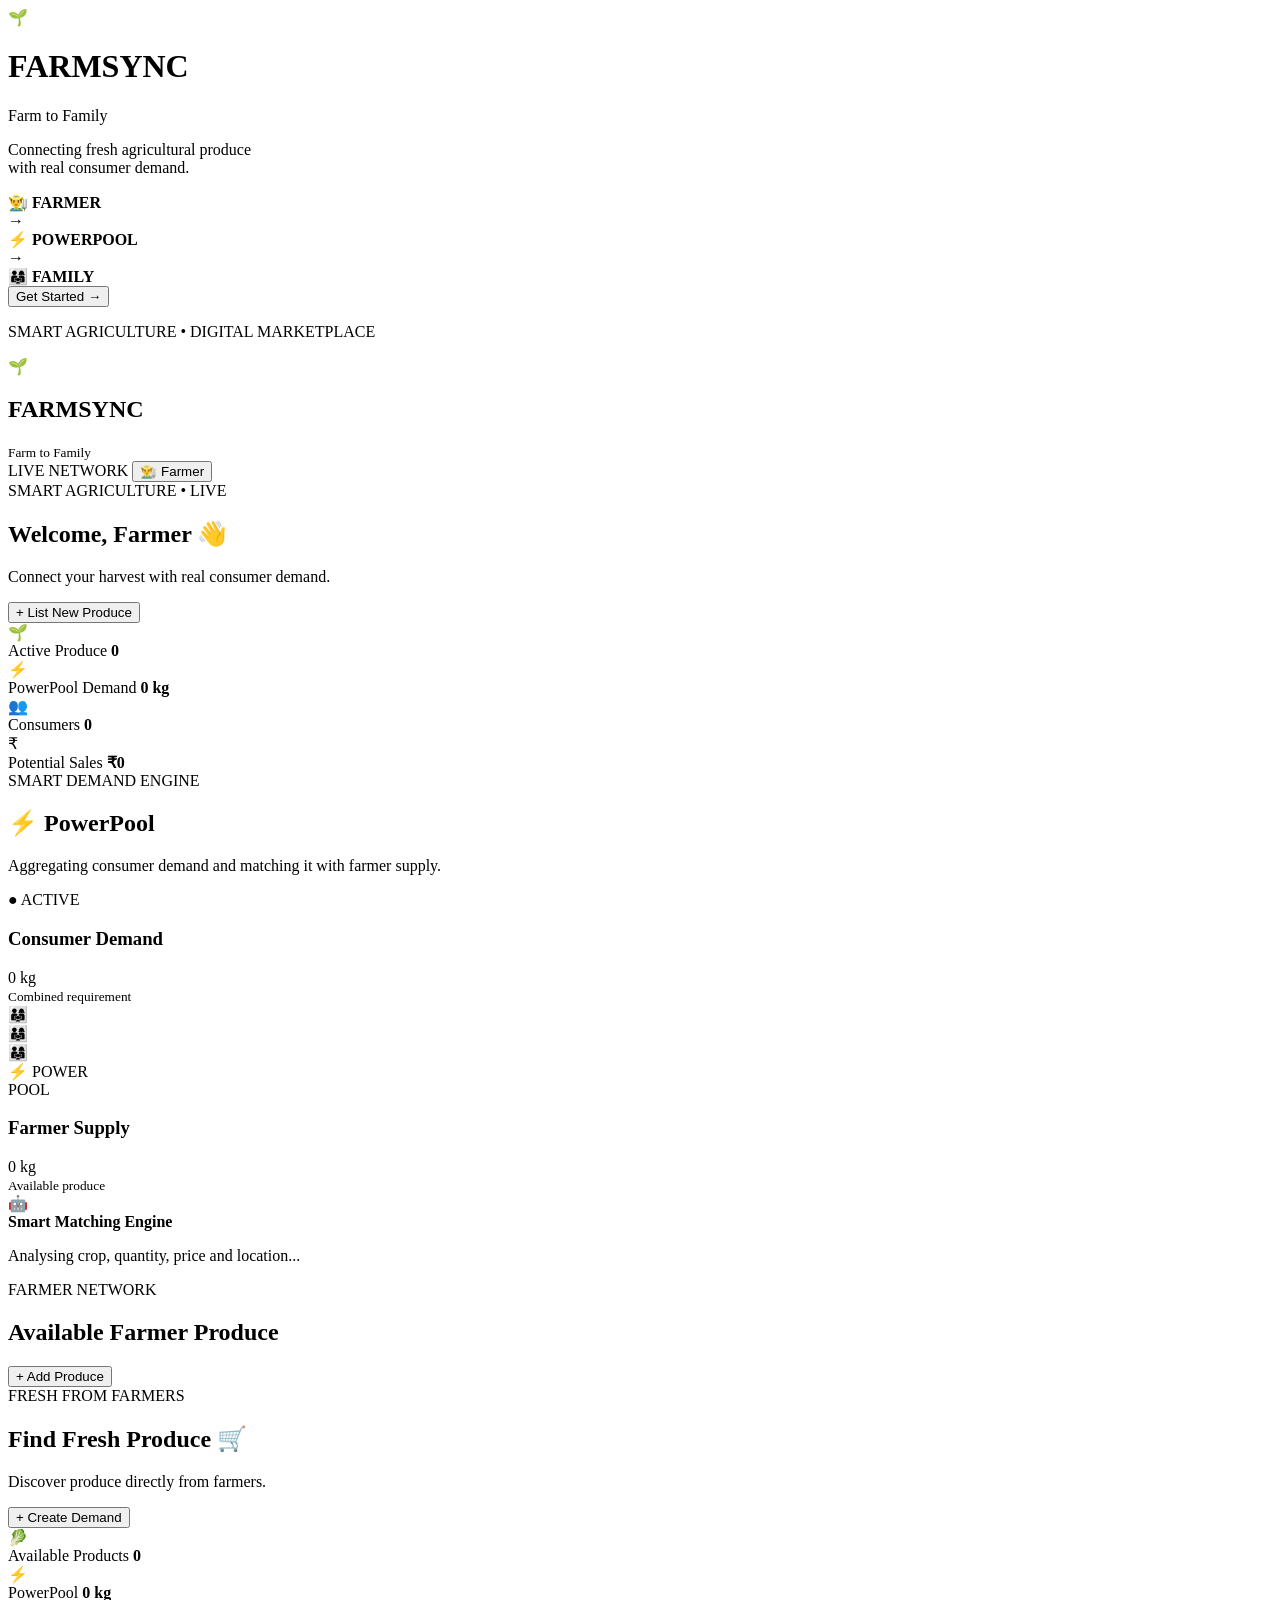
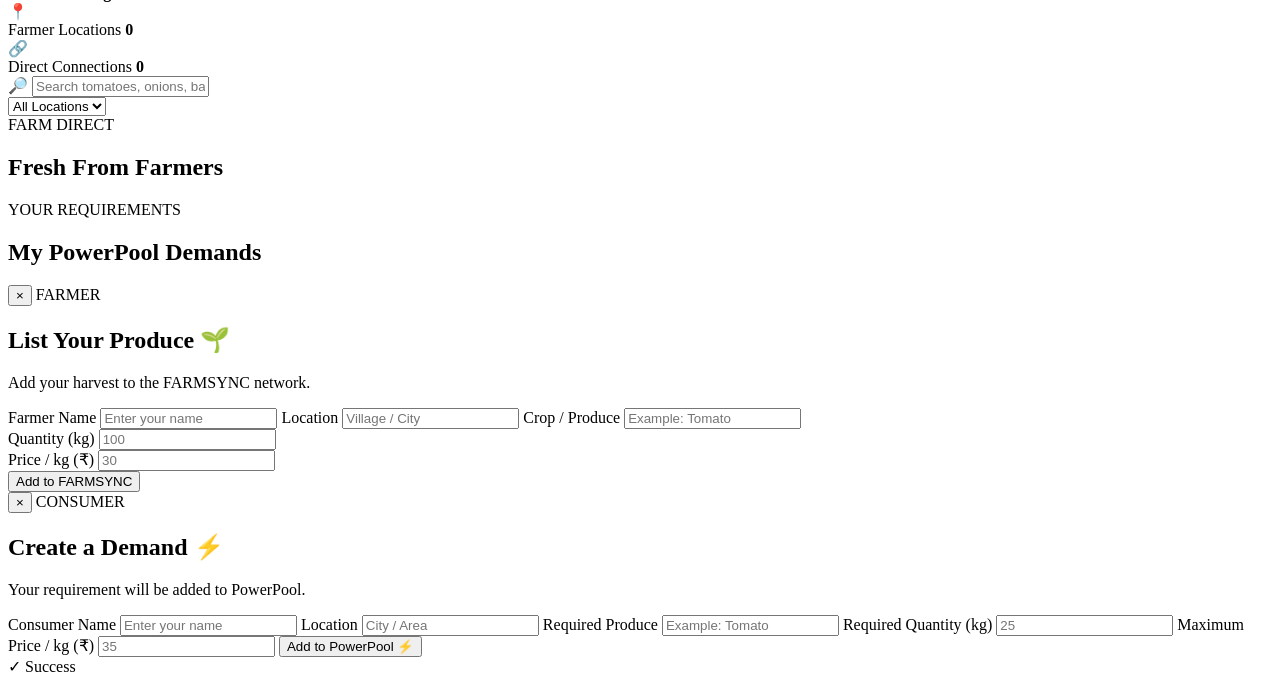
==== commit ec0c9fd2: "Update index.html" ====
--- a/index.html
+++ b/index.html
@@ -1,28 +1,841 @@
 <!DOCTYPE html>
 <html lang="en">
+
 <head>
   <meta charset="UTF-8">
-  <meta name="viewport" content="width=device-width, initial-scale=1.0">
-  <title>FARMSYNC - Farm to Family</title>
+
+  <meta name="viewport"
+        content="width=device-width, initial-scale=1.0">
+
+  <meta name="theme-color"
+        content="#168b3e">
+
+  <title>FARMSYNC | Farm to Family</title>
+
   <link rel="stylesheet" href="style.css">
 </head>
 
 <body>
 
-<div id="loader">
-  <div class="loader-box">
-    <div class="loader-logo">🌱</div>
+<!-- =====================================================
+     INTRO SCREEN
+===================================================== -->
+
+<div id="introScreen">
+
+  <div class="intro-orbit orbit1"></div>
+  <div class="intro-orbit orbit2"></div>
+
+  <div class="intro-content">
+
+    <div class="brand-icon">
+      🌱
+    </div>
+
     <h1>FARMSYNC</h1>
-    <p>Farm to Family</p>
-    <div class="loader-bar"><span></span></div>
-    <small>Loading Smart Agriculture...</small>
+
+    <p class="tagline">
+      Farm to Family
+    </p>
+
+    <div class="intro-line"></div>
+
+    <p class="intro-description">
+      Connecting fresh agricultural produce<br>
+      with real consumer demand.
+    </p>
+
+    <div class="flow">
+
+      <div class="flow-card">
+        <span>👨‍🌾</span>
+        <b>FARMER</b>
+      </div>
+
+      <div class="flow-arrow">→</div>
+
+      <div class="flow-card power-card">
+        <span>⚡</span>
+        <b>POWERPOOL</b>
+      </div>
+
+      <div class="flow-arrow">→</div>
+
+      <div class="flow-card">
+        <span>👨‍👩‍👧</span>
+        <b>FAMILY</b>
+      </div>
+
+    </div>
+
+    <button class="start-btn"
+            onclick="enterFarmSync()">
+
+      Get Started
+      <span>→</span>
+
+    </button>
+
+    <p class="intro-footer">
+      SMART AGRICULTURE • DIGITAL MARKETPLACE
+    </p>
+
   </div>
+
 </div>
 
-<div id="app"></div>
-
-<div id="toast"></div>
+
+<!-- =====================================================
+     MAIN APP
+===================================================== -->
+
+<div id="app" class="hidden">
+
+  <!-- HEADER -->
+
+  <header class="navbar">
+
+    <div class="logo-area">
+
+      <div class="mini-logo">
+        🌱
+      </div>
+
+      <div>
+        <h2>FARMSYNC</h2>
+        <small>Farm to Family</small>
+      </div>
+
+    </div>
+
+
+    <div class="nav-right">
+
+      <span class="live-dot"></span>
+
+      <span class="live-text">
+        LIVE NETWORK
+      </span>
+
+      <button class="role-btn"
+              onclick="switchRole()"
+              id="roleButton">
+
+        👨‍🌾 Farmer
+
+      </button>
+
+    </div>
+
+  </header>
+
+
+  <!-- =================================================
+       FARMER DASHBOARD
+  ================================================== -->
+
+  <main id="farmerPage"
+        class="page">
+
+    <section class="hero">
+
+      <div>
+
+        <span class="eyebrow">
+          SMART AGRICULTURE • LIVE
+        </span>
+
+        <h1>
+          Welcome, Farmer 👋
+        </h1>
+
+        <p>
+          Connect your harvest with real consumer demand.
+        </p>
+
+      </div>
+
+      <button class="primary-btn"
+              onclick="openProduceModal()">
+
+        + List New Produce
+
+      </button>
+
+    </section>
+
+
+    <!-- STATS -->
+
+    <section class="stats-grid">
+
+      <div class="stat-card">
+
+        <div class="stat-icon green">
+          🌱
+        </div>
+
+        <div>
+
+          <span>Active Produce</span>
+
+          <strong id="activeProduce">
+            0
+          </strong>
+
+        </div>
+
+      </div>
+
+
+      <div class="stat-card">
+
+        <div class="stat-icon orange">
+          ⚡
+        </div>
+
+        <div>
+
+          <span>PowerPool Demand</span>
+
+          <strong id="poolDemand">
+            0 kg
+          </strong>
+
+        </div>
+
+      </div>
+
+
+      <div class="stat-card">
+
+        <div class="stat-icon blue">
+          👥
+        </div>
+
+        <div>
+
+          <span>Consumers</span>
+
+          <strong id="consumerCount">
+            0
+          </strong>
+
+        </div>
+
+      </div>
+
+
+      <div class="stat-card">
+
+        <div class="stat-icon purple">
+          ₹
+        </div>
+
+        <div>
+
+          <span>Potential Sales</span>
+
+          <strong id="potentialSales">
+            ₹0
+          </strong>
+
+        </div>
+
+      </div>
+
+    </section>
+
+
+    <!-- POWERPOOL -->
+
+    <section class="powerpool-section">
+
+      <div class="section-heading">
+
+        <div>
+
+          <span class="eyebrow">
+            SMART DEMAND ENGINE
+          </span>
+
+          <h2>
+            ⚡ PowerPool
+          </h2>
+
+          <p>
+            Aggregating consumer demand and matching it with farmer supply.
+          </p>
+
+        </div>
+
+        <span class="status-pill">
+          ● ACTIVE
+        </span>
+
+      </div>
+
+
+      <div class="pool-visual">
+
+        <div class="pool-side">
+
+          <h3>Consumer Demand</h3>
+
+          <div class="demand-number"
+               id="poolVisualDemand">
+
+            0 kg
+
+          </div>
+
+          <small>
+            Combined requirement
+          </small>
+
+        </div>
+
+
+        <div class="matching-animation">
+
+          <div class="node node1">
+            👨‍👩‍👧
+          </div>
+
+          <div class="node node2">
+            👨‍👩‍👧
+          </div>
+
+          <div class="node node3">
+            👨‍👩‍👧
+          </div>
+
+          <div class="power-core">
+            ⚡
+            <span>POWER<br>POOL</span>
+          </div>
+
+          <div class="connection c1"></div>
+          <div class="connection c2"></div>
+          <div class="connection c3"></div>
+
+        </div>
+
+
+        <div class="pool-side">
+
+          <h3>Farmer Supply</h3>
+
+          <div class="demand-number"
+               id="poolVisualSupply">
+
+            0 kg
+
+          </div>
+
+          <small>
+            Available produce
+          </small>
+
+        </div>
+
+      </div>
+
+
+      <div class="match-result"
+           id="matchResult">
+
+        <span>🤖</span>
+
+        <div>
+
+          <strong>
+            Smart Matching Engine
+          </strong>
+
+          <p>
+            Analysing crop, quantity, price and location...
+          </p>
+
+        </div>
+
+      </div>
+
+    </section>
+
+
+    <!-- PRODUCE -->
+
+    <section class="produce-section">
+
+      <div class="section-heading">
+
+        <div>
+
+          <span class="eyebrow">
+            FARMER NETWORK
+          </span>
+
+          <h2>
+            Available Farmer Produce
+          </h2>
+
+        </div>
+
+        <button class="outline-btn"
+                onclick="openProduceModal()">
+
+          + Add Produce
+
+        </button>
+
+      </div>
+
+
+      <div id="produceGrid"
+           class="produce-grid">
+
+      </div>
+
+    </section>
+
+  </main>
+
+
+  <!-- =================================================
+       CONSUMER DASHBOARD
+  ================================================== -->
+
+  <main id="consumerPage"
+        class="page hidden">
+
+    <section class="hero consumer-hero">
+
+      <div>
+
+        <span class="eyebrow">
+          FRESH FROM FARMERS
+        </span>
+
+        <h1>
+          Find Fresh Produce 🛒
+        </h1>
+
+        <p>
+          Discover produce directly from farmers.
+        </p>
+
+      </div>
+
+      <button class="primary-btn"
+              onclick="openDemandModal()">
+
+        + Create Demand
+
+      </button>
+
+    </section>
+
+
+    <!-- CONSUMER STATS -->
+
+    <section class="stats-grid">
+
+      <div class="stat-card">
+
+        <div class="stat-icon green">
+          🥬
+        </div>
+
+        <div>
+
+          <span>Available Products</span>
+
+          <strong id="consumerProducts">
+            0
+          </strong>
+
+        </div>
+
+      </div>
+
+
+      <div class="stat-card">
+
+        <div class="stat-icon orange">
+          ⚡
+        </div>
+
+        <div>
+
+          <span>PowerPool</span>
+
+          <strong id="consumerPool">
+            0 kg
+          </strong>
+
+        </div>
+
+      </div>
+
+
+      <div class="stat-card">
+
+        <div class="stat-icon blue">
+          📍
+        </div>
+
+        <div>
+
+          <span>Farmer Locations</span>
+
+          <strong id="locationCount">
+            0
+          </strong>
+
+        </div>
+
+      </div>
+
+
+      <div class="stat-card">
+
+        <div class="stat-icon purple">
+          🔗
+        </div>
+
+        <div>
+
+          <span>Direct Connections</span>
+
+          <strong id="connectionCount">
+            0
+          </strong>
+
+        </div>
+
+      </div>
+
+    </section>
+
+
+    <!-- SEARCH -->
+
+    <section class="search-section">
+
+      <div class="search-box">
+
+        🔎
+
+        <input
+          type="text"
+          id="searchInput"
+          placeholder="Search tomatoes, onions, banana..."
+          oninput="renderConsumerProducts()">
+
+      </div>
+
+      <select id="locationFilter"
+              onchange="renderConsumerProducts()">
+
+        <option value="all">
+          All Locations
+        </option>
+
+      </select>
+
+    </section>
+
+
+    <!-- CONSUMER PRODUCTS -->
+
+    <section>
+
+      <div class="section-heading">
+
+        <div>
+
+          <span class="eyebrow">
+            FARM DIRECT
+          </span>
+
+          <h2>
+            Fresh From Farmers
+          </h2>
+
+        </div>
+
+      </div>
+
+      <div id="consumerProductGrid"
+           class="produce-grid">
+
+      </div>
+
+    </section>
+
+
+    <!-- MY DEMANDS -->
+
+    <section class="demand-section">
+
+      <div class="section-heading">
+
+        <div>
+
+          <span class="eyebrow">
+            YOUR REQUIREMENTS
+          </span>
+
+          <h2>
+            My PowerPool Demands
+          </h2>
+
+        </div>
+
+      </div>
+
+      <div id="demandGrid"
+           class="demand-grid">
+
+      </div>
+
+    </section>
+
+  </main>
+
+</div>
+
+
+<!-- =====================================================
+     PRODUCE MODAL
+===================================================== -->
+
+<div id="produceModal"
+     class="modal">
+
+  <div class="modal-card">
+
+    <button class="close-btn"
+            onclick="closeProduceModal()">
+      ×
+    </button>
+
+    <span class="eyebrow">
+      FARMER
+    </span>
+
+    <h2>
+      List Your Produce 🌱
+    </h2>
+
+    <p class="modal-subtitle">
+      Add your harvest to the FARMSYNC network.
+    </p>
+
+
+    <form id="produceForm">
+
+      <label>
+        Farmer Name
+      </label>
+
+      <input
+        id="farmerName"
+        type="text"
+        placeholder="Enter your name"
+        required>
+
+
+      <label>
+        Location
+      </label>
+
+      <input
+        id="farmerLocation"
+        type="text"
+        placeholder="Village / City"
+        required>
+
+
+      <label>
+        Crop / Produce
+      </label>
+
+      <input
+        id="cropName"
+        type="text"
+        placeholder="Example: Tomato"
+        required>
+
+
+      <div class="two-input">
+
+        <div>
+
+          <label>
+            Quantity (kg)
+          </label>
+
+          <input
+            id="cropQuantity"
+            type="number"
+            min="1"
+            placeholder="100"
+            required>
+
+        </div>
+
+
+        <div>
+
+          <label>
+            Price / kg (₹)
+          </label>
+
+          <input
+            id="cropPrice"
+            type="number"
+            min="1"
+            placeholder="30"
+            required>
+
+        </div>
+
+      </div>
+
+
+      <button class="primary-btn full-btn"
+              type="submit">
+
+        Add to FARMSYNC
+
+      </button>
+
+    </form>
+
+  </div>
+
+</div>
+
+
+<!-- =====================================================
+     DEMAND MODAL
+===================================================== -->
+
+<div id="demandModal"
+     class="modal">
+
+  <div class="modal-card">
+
+    <button class="close-btn"
+            onclick="closeDemandModal()">
+      ×
+    </button>
+
+    <span class="eyebrow">
+      CONSUMER
+    </span>
+
+    <h2>
+      Create a Demand ⚡
+    </h2>
+
+    <p class="modal-subtitle">
+      Your requirement will be added to PowerPool.
+    </p>
+
+
+    <form id="demandForm">
+
+      <label>
+        Consumer Name
+      </label>
+
+      <input
+        id="consumerName"
+        type="text"
+        placeholder="Enter your name"
+        required>
+
+
+      <label>
+        Location
+      </label>
+
+      <input
+        id="consumerLocation"
+        type="text"
+        placeholder="City / Area"
+        required>
+
+
+      <label>
+        Required Produce
+      </label>
+
+      <input
+        id="demandCrop"
+        type="text"
+        placeholder="Example: Tomato"
+        required>
+
+
+      <label>
+        Required Quantity (kg)
+      </label>
+
+      <input
+        id="demandQuantity"
+        type="number"
+        min="1"
+        placeholder="25"
+        required>
+
+
+      <label>
+        Maximum Price / kg (₹)
+      </label>
+
+      <input
+        id="demandPrice"
+        type="number"
+        min="1"
+        placeholder="35"
+        required>
+
+
+      <button class="primary-btn full-btn"
+              type="submit">
+
+        Add to PowerPool ⚡
+
+      </button>
+
+    </form>
+
+  </div>
+
+</div>
+
+
+<!-- TOAST -->
+
+<div id="toast"
+     class="toast">
+
+  <span id="toastIcon">
+    ✓
+  </span>
+
+  <span id="toastMessage">
+    Success
+  </span>
+
+</div>
+
 
 <script src="script.js"></script>
+
 </body>
 </html>
--- a/style.css
+++ b/style.css
@@ -1,537 +1,6 @@
-* {
-  box-sizing: border-box;
-  margin: 0;
-  padding: 0;
-}
-
-:root {
-  --green: #16a34a;
-  --dark: #14532d;
-  --dark2: #052e16;
-  --light: #f0fdf4;
-  --border: #dbe7de;
-  --text: #17251b;
-  --muted: #6b7b70;
-  --white: #ffffff;
-  --orange: #ea580c;
-  --blue: #2563eb;
-  --shadow: 0 10px 30px rgba(20, 83, 45, 0.08);
-}
-
-body {
-  font-family: Arial, Helvetica, sans-serif;
-  background: #f5faf6;
-  color: var(--text);
-}
-
-button,
-input,
-select {
-  font-family: inherit;
-}
-
-button {
-  cursor: pointer;
-}
-
-
-/* =========================
-   LOADER
-========================= */
-
-#loader {
-  position: fixed;
-  inset: 0;
-  z-index: 9999;
-  background: #f0fdf4;
-  display: flex;
-  justify-content: center;
-  align-items: center;
-  transition: .5s;
-}
-
-#loader.hide {
-  opacity: 0;
-  pointer-events: none;
-}
-
-.loader-box {
-  text-align: center;
-}
-
-.loader-logo {
-  width: 75px;
-  height: 75px;
-  margin: auto;
-  border-radius: 22px;
-  background: #dcfce7;
-  display: flex;
-  align-items: center;
-  justify-content: center;
-  font-size: 38px;
-}
-
-.loader-box h1 {
-  margin-top: 18px;
-  font-size: 34px;
-  color: var(--dark);
-}
-
-.loader-box h1 span {
-  color: var(--green);
-}
-
-.loader-box p {
-  color: var(--muted);
-  margin-top: 5px;
-}
-
-.loader-progress {
-  width: 220px;
-  height: 6px;
-  background: #dcfce7;
-  border-radius: 20px;
-  margin: 22px auto 10px;
-  overflow: hidden;
-}
-
-.loader-progress span {
-  display: block;
-  width: 0;
-  height: 100%;
-  background: var(--green);
-  animation: loading 1.3s forwards;
-}
-
-@keyframes loading {
-  to {
-    width: 100%;
-  }
-}
-
-
-/* =========================
-   HOME
-========================= */
-
-.home {
-  min-height: 100vh;
-  padding: 45px 20px;
-  text-align: center;
-  background:
-    radial-gradient(circle at top, #dcfce7, transparent 45%),
-    #f5faf6;
-}
-
-.brand-icon {
-  width: 75px;
-  height: 75px;
-  margin: 10px auto;
-  border-radius: 25px;
-  background: white;
-  box-shadow: var(--shadow);
-  display: flex;
-  align-items: center;
-  justify-content: center;
-  font-size: 40px;
-}
-
-.brand-title {
-  margin-top: 18px;
-  font-size: 48px;
-  color: var(--dark);
-  letter-spacing: -2px;
-}
-
-.brand-title span {
-  color: var(--green);
-}
-
-.brand-subtitle {
-  color: var(--green);
-  font-weight: bold;
-  font-size: 19px;
-}
-
-.brand-description {
-  margin-top: 10px;
-  color: var(--muted);
-}
-
-.role-grid {
-  max-width: 850px;
-  margin: 45px auto 25px;
-  display: grid;
-  grid-template-columns: repeat(2, 1fr);
-  gap: 20px;
-}
-
-.role-card {
-  position: relative;
-  text-align: left;
-  padding: 30px;
-  background: white;
-  border: 1px solid var(--border);
-  border-radius: 25px;
-  box-shadow: var(--shadow);
-  transition: .25s;
-}
-
-.role-card:hover {
-  transform: translateY(-5px);
-}
-
-.role-icon {
-  width: 60px;
-  height: 60px;
-  border-radius: 18px;
-  background: var(--light);
-  display: flex;
-  align-items: center;
-  justify-content: center;
-  font-size: 30px;
-}
-
-.role-card h2 {
-  margin-top: 20px;
-}
-
-.role-card p {
-  color: var(--muted);
-  margin-top: 8px;
-  line-height: 1.5;
-}
-
-.arrow {
-  position: absolute;
-  right: 25px;
-  bottom: 25px;
-  font-size: 28px;
-  color: var(--green);
-}
-
-.feature-strip {
-  display: flex;
-  justify-content: center;
-  flex-wrap: wrap;
-  gap: 10px;
-}
-
-.feature-strip span {
-  padding: 9px 14px;
-  border-radius: 30px;
-  background: white;
-  border: 1px solid var(--border);
-  font-size: 12px;
-}
-
-
-/* =========================
-   DASHBOARD
-========================= */
-
-.dashboard {
-  max-width: 1100px;
-  margin: auto;
-  padding: 20px;
-}
-
-.topbar {
-  display: flex;
-  align-items: center;
-  gap: 15px;
-  margin-bottom: 20px;
-}
-
-.back-btn {
-  border: none;
-  background: white;
-  box-shadow: var(--shadow);
-  width: 45px;
-  height: 45px;
-  border-radius: 14px;
-  font-size: 20px;
-}
-
-.topbar-title {
-  display: flex;
-  align-items: center;
-  gap: 12px;
-}
-
-.topbar-icon {
-  width: 48px;
-  height: 48px;
-  border-radius: 15px;
-  background: #dcfce7;
-  display: flex;
-  align-items: center;
-  justify-content: center;
-  font-size: 24px;
-}
-
-.topbar-title h2 {
-  font-size: 20px;
-}
-
-.topbar-title small {
-  color: var(--muted);
-}
-
-.status-dot {
-  color: var(--green);
-}
-
-
-/* =========================
-   HERO
-========================= */
-
-.welcome-card,
-.consumer-hero {
-  background:
-    linear-gradient(120deg, #14532d, #166534);
-  color: white;
-  border-radius: 25px;
-  padding: 30px;
-  display: flex;
-  justify-content: space-between;
-  align-items: center;
-}
-
-.consumer-hero {
-  background:
-    linear-gradient(120deg, #064e3b, #047857);
-}
-
-.welcome-card p,
-.consumer-hero p {
-  opacity: .8;
-  margin-top: 8px;
-}
-
-.welcome-icon {
-  font-size: 60px;
-}
-
-.live-label {
-  font-size: 10px;
-  letter-spacing: 1.5px;
-  opacity: .75;
-  font-weight: bold;
-}
-
-
-/* =========================
-   STATS
-========================= */
-
-.dashboard-grid,
-.consumer-stats {
-  display: grid;
-  grid-template-columns: repeat(3, 1fr);
-  gap: 15px;
-  margin: 20px 0;
-}
-
-.stat-card,
-.consumer-stats > div {
-  background: white;
-  border: 1px solid var(--border);
-  border-radius: 18px;
-  padding: 18px;
-  box-shadow: var(--shadow);
-}
-
-.stat-card {
-  display: flex;
-  align-items: center;
-  gap: 12px;
-}
-
-.stat-card > span {
-  font-size: 28px;
-}
-
-.stat-card small,
-.consumer-stats small {
-  display: block;
-  color: var(--muted);
-  font-size: 11px;
-}
-
-.stat-card strong,
-.consumer-stats strong {
-  display: block;
-  margin-top: 5px;
-  font-size: 20px;
-}
-
-
-/* =========================
-   BUTTONS
-========================= */
-
-.primary-btn {
-  width: 100%;
-  border: none;
-  border-radius: 15px;
-  padding: 15px;
-  background: var(--green);
-  color: white;
-  font-weight: bold;
-  font-size: 14px;
-  margin: 10px 0;
-}
-
-.primary-btn:hover {
-  background: #15803d;
-}
-
-.secondary-btn {
-  width: 100%;
-  border: 1px solid var(--border);
-  border-radius: 15px;
-  padding: 14px;
-  background: white;
-}
-
-.small-btn,
-.primary-small,
-.outline-btn {
-  border: none;
-  padding: 9px 13px;
-  border-radius: 10px;
-  font-size: 11px;
-  font-weight: bold;
-}
-
-.small-btn,
-.primary-small {
-  background: var(--green);
-  color: white;
-}
-
-.outline-btn {
-  background: white;
-  border: 1px solid var(--border);
-}
-
-
-/* =========================
-   POWERPOOL
-========================= */
-
-.powerpool-panel {
-  margin-top: 20px;
-  padding: 25px;
-  border-radius: 24px;
-  background: var(--dark2);
-  color: white;
-  overflow: hidden;
-}
-
-.powerpool-head {
-  display: flex;
-  align-items: center;
-  gap: 13px;
-}
-
-.powerpool-logo {
-  width: 50px;
-  height: 50px;
-  border-radius: 15px;
-  background: #166534;
-  display: flex;
-  align-items: center;
-  justify-content: center;
-  font-size: 25px;
-}
-
-.powerpool-head span {
-  font-size: 9px;
-  color: #86efac;
-  letter-spacing: 1px;
-}
-
-.powerpool-head h2 {
-  margin-top: 3px;
-}
-
-.active-pill {
-  margin-left: auto;
-  background: rgba(34,197,94,.15);
-  color: #86efac !important;
-  padding: 8px 10px;
-  border-radius: 20px;
-}
-
-.power-flow {
-  display: flex;
-  align-items: center;
-  justify-content: center;
-  margin: 35px 0 25px;
-}
-
-.flow-node {
-  width: 80px;
-  height: 80px;
-  border-radius: 50%;
-  background: rgba(255,255,255,.08);
-  border: 1px solid rgba(134,239,172,.25);
-  display: flex;
-  flex-direction: column;
-  align-items: center;
-  justify-content: center;
-  font-size: 25px;
-}
-
-.flow-node small {
-  font-size: 9px;
-  color: #bbf7d0;
-  margin-top: 5px;
-}
-
-.power-node {
-  border-color: #4ade80;
-  box-shadow: 0 0 30px rgba(74,222,128,.2);
-  animation: pulse 1.7s infinite;
-}
-
-@keyframes pulse {
-  50% {
-    transform: scale(1.1);
-  }
-}
-
-.flow-line {
-  width: 100px;
-  height: 3px;
-  background: linear-gradient(
-    90deg,
-    transparent,
-    #4ade80,
-    transparent
-  );
-  animation: flow 1.5s infinite;
-}
-
-@keyframes flow {
-  50% {
-    opacity: .3;
-  }
-}
-
-.powerpool-panel > p {
-  text-align: center;
-  color: #bbf7d0;
-  font-size: 12px;
-}
-
-
-/* =========================
-   FEATURES
-========================= */
+/* =========================================
+   NEW FARMSYNC FEATURES
+========================================= */
 
 .feature-dashboard {
   display: grid;
@@ -554,28 +23,30 @@
 
 .feature-card-header {
   display: flex;
-  align-items: center;
   justify-content: space-between;
-  margin-bottom: 17px;
+  align-items: center;
+  margin-bottom: 18px;
 }
 
 .feature-card-header h3 {
-  font-size: 17px;
-}
-
-.feature-card-header small {
-  display: block;
-  color: var(--muted);
-  margin-top: 4px;
-}
-
-
-/* Demand */
+  font-size: 18px;
+}
+
+.feature-card-header span {
+  font-size: 22px;
+}
+
+
+/* Demand Meter */
+
+.demand-meter {
+  margin-top: 12px;
+}
 
 .demand-top {
   display: flex;
   justify-content: space-between;
-  font-size: 12px;
+  font-size: 13px;
 }
 
 .demand-top strong {
@@ -584,108 +55,61 @@
 
 .demand-track {
   height: 12px;
-  margin: 10px 0;
+  background: #edf3ee;
   border-radius: 20px;
-  background: #e5eee7;
+  margin-top: 9px;
   overflow: hidden;
 }
 
 .demand-fill {
+  height: 100%;
   width: 84%;
-  height: 100%;
-  background: var(--green);
   border-radius: inherit;
-  animation: demand 1s;
-}
-
-@keyframes demand {
+  background: linear-gradient(
+    90deg,
+    #22c55e,
+    #16a34a
+  );
+  animation: demandFill 1.2s ease;
+}
+
+@keyframes demandFill {
   from {
     width: 0;
   }
 }
 
 
-/* Supply gap */
+/* Supply Gap */
 
 .gap-box {
-  display: grid;
-  grid-template-columns: repeat(3,1fr);
-  gap: 8px;
+  display: flex;
+  justify-content: space-between;
+  align-items: center;
+  background: #fff7ed;
+  border: 1px solid #fed7aa;
+  border-radius: 15px;
+  padding: 15px;
   margin-top: 15px;
 }
 
-.gap-box div {
-  background: #fff7ed;
-  border-radius: 13px;
-  padding: 12px;
+.gap-box strong {
+  color: #ea580c;
+  font-size: 20px;
 }
 
 .gap-box small {
-  display: block;
   color: #9a3412;
-  font-size: 9px;
-}
-
-.gap-box strong {
-  display: block;
-  color: var(--orange);
-  margin-top: 4px;
-}
-
-
-/* Farmer Pool */
-
-.pool-list {
-  display: grid;
-  gap: 10px;
-}
-
-.pool-farmer {
-  display: flex;
-  align-items: center;
-  gap: 12px;
+}
+
+
+/* Match Score */
+
+.farmer-match {
+  margin-top: 15px;
+  padding: 14px;
   background: #f8fbf9;
-  padding: 12px;
-  border-radius: 14px;
-}
-
-.pool-avatar {
-  width: 42px;
-  height: 42px;
-  border-radius: 50%;
-  background: #dcfce7;
-  display: flex;
-  align-items: center;
-  justify-content: center;
-}
-
-.pool-info {
-  flex: 1;
-}
-
-.pool-info strong {
-  display: block;
-  font-size: 13px;
-}
-
-.pool-info small {
-  color: var(--muted);
-  font-size: 10px;
-}
-
-.pool-quantity {
-  color: var(--green);
-  font-weight: bold;
-}
-
-
-/* Match */
-
-.farmer-match {
-  background: #f8fbf9;
-  padding: 13px;
-  border-radius: 13px;
-  margin-bottom: 10px;
+  border-radius: 15px;
 }
 
 .farmer-match-top {
@@ -696,18 +120,14 @@
 .match-score {
   color: var(--green);
   font-weight: bold;
-}
-
-.farmer-match small {
-  color: var(--muted);
-  font-size: 10px;
 }
 
 .match-bar {
   height: 6px;
   background: #e5eee7;
   border-radius: 20px;
-  margin-top: 7px;
+  margin-top: 8px;
+  overflow: hidden;
 }
 
 .match-bar span {
@@ -718,23 +138,73 @@
 }
 
 
-/* AI */
+/* Multi Farmer Pool */
+
+.pool-list {
+  display: grid;
+  gap: 10px;
+  margin-top: 15px;
+}
+
+.pool-farmer {
+  display: flex;
+  align-items: center;
+  gap: 12px;
+  background: #f8fbf9;
+  padding: 13px;
+  border-radius: 14px;
+}
+
+.pool-avatar {
+  width: 42px;
+  height: 42px;
+  border-radius: 50%;
+  background: var(--light-green);
+  display: flex;
+  align-items: center;
+  justify-content: center;
+}
+
+.pool-info {
+  flex: 1;
+}
+
+.pool-info strong {
+  display: block;
+  font-size: 14px;
+}
+
+.pool-info small {
+  color: var(--muted);
+}
+
+.pool-quantity {
+  font-weight: bold;
+  color: var(--green);
+}
+
+
+/* AI Forecast */
 
 .ai-forecast {
-  background: linear-gradient(135deg,#f0fdf4,#ecfdf5);
-  border-color: #bbf7d0;
+  background: linear-gradient(
+    135deg,
+    #f0fdf4,
+    #ecfdf5
+  );
+  border: 1px solid #bbf7d0;
 }
 
 .forecast-number {
-  font-size: 35px;
+  font-size: 32px;
   font-weight: 900;
-  color: var(--dark);
+  color: var(--dark-green);
 }
 
 .forecast-up {
   color: var(--green);
   font-weight: bold;
-  font-size: 12px;
+  font-size: 13px;
 }
 
 
@@ -743,29 +213,30 @@
 .delivery-steps {
   display: flex;
   align-items: center;
+  margin-top: 20px;
 }
 
 .delivery-step {
+  text-align: center;
   flex: 1;
-  text-align: center;
 }
 
 .delivery-step-icon {
   width: 48px;
   height: 48px;
-  margin: auto;
   border-radius: 50%;
   background: #dcfce7;
   display: flex;
   align-items: center;
   justify-content: center;
-  font-size: 20px;
+  margin: auto;
+  font-size: 21px;
 }
 
 .delivery-step strong {
   display: block;
+  font-size: 11px;
   margin-top: 7px;
-  font-size: 11px;
 }
 
 .delivery-step small {
@@ -775,83 +246,78 @@
 
 .delivery-line {
   height: 3px;
-  flex: .5;
+  flex: 0.7;
   background: #22c55e;
 }
 
 
-/* QR */
+/* QR Traceability */
 
 .qr-trace {
   display: flex;
   align-items: center;
   gap: 18px;
-  padding: 17px;
-  border-radius: 16px;
   background: #f8fbf9;
+  padding: 18px;
+  border-radius: 17px;
 }
 
 .qr-code {
-  flex-shrink: 0;
-  width: 80px;
-  height: 80px;
-  border: 7px solid white;
+  width: 85px;
+  height: 85px;
   background:
     repeating-linear-gradient(
       45deg,
       #111 0px,
       #111 3px,
-      white 3px,
-      white 7px
+      #fff 3px,
+      #fff 7px
     );
+  border: 7px solid white;
+  box-shadow: 0 4px 12px rgba(0,0,0,0.1);
 }
 
 .qr-trace strong {
-  font-size: 13px;
+  display: block;
 }
 
 .qr-trace p {
   color: var(--muted);
-  font-size: 10px;
-  line-height: 1.6;
-  margin: 5px 0 10px;
-}
-
-
-/* Network */
+  font-size: 12px;
+  margin-top: 5px;
+}
+
+
+/* Digital Network */
 
 .network {
+  min-height: 190px;
   position: relative;
-  height: 210px;
-  border-radius: 18px;
   background: #052e16;
+  border-radius: 20px;
   overflow: hidden;
+  padding: 25px;
 }
 
 .network-title {
-  position: absolute;
-  left: 18px;
-  top: 15px;
   color: #86efac;
-  font-size: 9px;
+  font-size: 11px;
   letter-spacing: 1px;
 }
 
 .network-center {
-  position: absolute;
-  left: 50%;
-  top: 50%;
-  transform: translate(-50%,-50%);
-  width: 70px;
-  height: 70px;
+  width: 75px;
+  height: 75px;
   border-radius: 50%;
   background: #166534;
   border: 2px solid #4ade80;
+  color: white;
   display: flex;
   align-items: center;
   justify-content: center;
+  margin: 25px auto;
   font-size: 27px;
-  animation: pulse 2s infinite;
+  box-shadow: 0 0 30px rgba(74,222,128,0.25);
 }
 
 .network-node {
@@ -859,588 +325,46 @@
   width: 45px;
   height: 45px;
   border-radius: 50%;
-  background: rgba(255,255,255,.1);
+  background: rgba(255,255,255,0.1);
+  color: white;
   display: flex;
   align-items: center;
   justify-content: center;
-  color: white;
-  animation: node 2s infinite;
-}
-
-.n1 { left: 15%; top: 35%; }
-.n2 { right: 15%; top: 35%; }
-.n3 { left: 27%; bottom: 15%; }
-.n4 { right: 27%; bottom: 15%; }
-
-@keyframes node {
+  animation: networkPulse 2s infinite;
+}
+
+.network-node.n1 {
+  left: 12%;
+  top: 40%;
+}
+
+.network-node.n2 {
+  right: 12%;
+  top: 40%;
+}
+
+.network-node.n3 {
+  left: 28%;
+  bottom: 12%;
+}
+
+.network-node.n4 {
+  right: 28%;
+  bottom: 12%;
+}
+
+@keyframes networkPulse {
   50% {
     transform: scale(1.12);
   }
 }
 
 
-/* =========================
-   SEARCH
-========================= */
-
-.search-wrapper {
-  display: flex;
-  align-items: center;
-  gap: 8px;
-  padding: 14px 16px;
-  background: white;
-  border: 1px solid var(--border);
-  border-radius: 15px;
-  margin: 20px 0;
-}
-
-.search-wrapper input {
-  width: 100%;
-  border: none;
-  outline: none;
-  font-size: 13px;
-}
-
-.section-heading {
-  display: flex;
-  justify-content: space-between;
-  align-items: center;
-}
-
-.section-heading p {
-  color: var(--muted);
-  font-size: 11px;
-  margin-top: 4px;
-}
-
-.count-badge,
-.match-badge {
-  background: #dcfce7;
-  color: #166534;
-  border-radius: 20px;
-  padding: 6px 9px;
-  font-size: 9px;
-  font-weight: bold;
-}
-
-
-/* =========================
-   PRODUCTS
-========================= */
-
-.product-grid {
-  display: grid;
-  grid-template-columns: repeat(2,1fr);
-  gap: 15px;
-  margin-top: 15px;
-}
-
-.product-card {
-  background: white;
-  border: 1px solid var(--border);
-  border-radius: 20px;
-  padding: 17px;
-  box-shadow: var(--shadow);
-}
-
-.product-main {
-  display: flex;
-  gap: 12px;
-  align-items: center;
-}
-
-.product-icon {
-  width: 55px;
-  height: 55px;
-  border-radius: 16px;
-  background: #fff7ed;
-  display: flex;
-  align-items: center;
-  justify-content: center;
-  font-size: 28px;
-}
-
-.product-info {
-  flex: 1;
-}
-
-.card-title-row {
-  display: flex;
-  gap: 5px;
-  align-items: center;
-  flex-wrap: wrap;
-}
-
-.product-info h3 {
-  font-size: 16px;
-}
-
-.product-info p {
-  color: var(--muted);
-  font-size: 10px;
-  margin-top: 4px;
-}
-
-.product-price {
-  text-align: right;
-}
-
-.product-price strong {
-  font-size: 20px;
-  color: var(--green);
-}
-
-.product-price small {
-  color: var(--muted);
-}
-
-.product-meta {
-  display: flex;
-  gap: 8px;
-  flex-wrap: wrap;
-  margin-top: 15px;
-}
-
-.product-meta span {
-  background: #f5faf6;
-  padding: 6px 8px;
-  border-radius: 8px;
-  font-size: 9px;
-}
-
-.match-progress {
-  margin-top: 13px;
-}
-
-.match-progress > div:first-child {
-  display: flex;
-  justify-content: space-between;
-  font-size: 9px;
-}
-
-.progress-track {
-  height: 5px;
-  background: #e5eee7;
-  margin-top: 5px;
-  border-radius: 20px;
-}
-
-.progress-fill {
-  height: 100%;
-  background: var(--green);
-  border-radius: inherit;
-}
-
-.product-actions {
-  display: flex;
-  gap: 8px;
-  margin-top: 13px;
-}
-
-.product-actions button {
-  flex: 1;
-}
-
-
-/* =========================
-   FORM
-========================= */
-
-.form-card {
-  max-width: 650px;
-  margin: 25px auto;
-  padding: 25px;
-  background: white;
-  border: 1px solid var(--border);
-  border-radius: 24px;
-  box-shadow: var(--shadow);
-}
-
-.form-header {
-  display: flex;
-  justify-content: space-between;
-  margin-bottom: 25px;
-}
-
-.form-header span {
-  font-size: 9px;
-  color: var(--green);
-  letter-spacing: 1px;
-}
-
-.form-header h2 {
-  margin-top: 5px;
-}
-
-.form-icon {
-  font-size: 40px;
-}
-
-.form-card label {
-  display: block;
-  font-size: 11px;
-  font-weight: bold;
-  margin: 14px 0 6px;
-}
-
-.form-card input,
-.form-card select {
-  width: 100%;
-  padding: 13px;
-  border: 1px solid var(--border);
-  border-radius: 12px;
-  outline: none;
-}
-
-
-/* =========================
-   MATCHING SCREEN
-========================= */
-
-.matching-screen,
-.success-screen {
-  min-height: 100vh;
-  padding: 45px 20px;
-  text-align: center;
-  background:
-    radial-gradient(circle,#dcfce7,transparent 45%),
-    #f5faf6;
-}
-
-.matching-orbit {
-  width: 170px;
-  height: 170px;
-  margin: 30px auto;
-  border-radius: 50%;
-  border: 2px dashed #86efac;
-  display: flex;
-  align-items: center;
-  justify-content: space-around;
-  font-size: 35px;
-  animation: rotate 5s linear infinite;
-}
-
-@keyframes rotate {
-  to {
-    transform: rotate(360deg);
-  }
-}
-
-.matching-screen h1,
-.success-screen h1 {
-  margin-top: 15px;
-  color: var(--dark);
-}
-
-.matching-screen p,
-.success-screen p {
-  color: var(--muted);
-  margin-top: 8px;
-}
-
-.big-progress {
-  max-width: 450px;
-  height: 10px;
-  background: #dcfce7;
-  border-radius: 20px;
-  margin: 30px auto;
-  overflow: hidden;
-}
-
-.big-progress div {
-  height: 100%;
-  width: 0;
-  background: var(--green);
-  animation: matching 3s forwards;
-}
-
-@keyframes matching {
-  to {
-    width: 100%;
-  }
-}
-
-.matching-steps {
-  max-width: 400px;
-  margin: auto;
-  text-align: left;
-}
-
-.matching-step {
-  padding: 12px;
-  background: white;
-  border-radius: 12px;
-  margin: 8px;
-  font-size: 12px;
-  box-shadow: var(--shadow);
-}
-
-.matching-step span {
-  color: var(--green);
-  margin-right: 8px;
-}
-
-
-/* =========================
-   SUCCESS
-========================= */
-
-.success-check {
-  width: 85px;
-  height: 85px;
-  margin: 40px auto 20px;
-  border-radius: 50%;
-  background: #dcfce7;
-  color: var(--green);
-  display: flex;
-  align-items: center;
-  justify-content: center;
-  font-size: 45px;
-  animation: pop .5s;
-}
-
-@keyframes pop {
-  from {
-    transform: scale(0);
-  }
-
-  to {
-    transform: scale(1);
-  }
-}
-
-.match-result-card {
-  max-width: 650px;
-  margin: 30px auto 15px;
-  background: white;
-  padding: 25px;
-  border-radius: 22px;
-  box-shadow: var(--shadow);
-  display: flex;
-  align-items: center;
-  justify-content: space-around;
-}
-
-.match-person {
-  display: flex;
-  flex-direction: column;
-  gap: 5px;
-}
-
-.person-icon {
-  font-size: 35px;
-}
-
-.match-person span {
-  color: var(--muted);
-  font-size: 10px;
-}
-
-.connection-pulse {
-  font-size: 28px;
-  color: var(--green);
-  animation: pulse 1s infinite;
-}
-
-.match-stats {
-  max-width: 650px;
-  margin: auto;
-  display: grid;
-  grid-template-columns: repeat(3,1fr);
-  gap: 10px;
-}
-
-.match-stats div {
-  background: white;
-  border-radius: 15px;
-  padding: 15px;
-  box-shadow: var(--shadow);
-}
-
-.match-stats strong {
-  display: block;
-  color: var(--green);
-}
-
-.match-stats small {
-  color: var(--muted);
-  font-size: 9px;
-}
-
-
-/* =========================
-   TRACEABILITY
-========================= */
-
-.trace-card {
-  background: white;
-  padding: 25px;
-  border-radius: 25px;
-  box-shadow: var(--shadow);
-}
-
-.trace-product {
-  display: flex;
-  align-items: center;
-  gap: 15px;
-  padding-bottom: 25px;
-  border-bottom: 1px solid var(--border);
-}
-
-.trace-icon {
-  width: 65px;
-  height: 65px;
-  background: #fff7ed;
-  border-radius: 18px;
-  display: flex;
-  align-items: center;
-  justify-content: center;
-  font-size: 35px;
-}
-
-.trace-product p {
-  color: var(--muted);
-  font-size: 11px;
-  margin-top: 5px;
-}
-
-.trace-line {
-  display: flex;
-  align-items: center;
-  justify-content: center;
-  margin: 35px 0;
-}
-
-.trace-point {
-  text-align: center;
-}
-
-.trace-point span {
-  display: flex;
-  width: 55px;
-  height: 55px;
-  margin: auto;
-  border-radius: 50%;
-  background: #dcfce7;
-  align-items: center;
-  justify-content: center;
-  font-size: 24px;
-}
-
-.trace-point strong {
-  display: block;
-  font-size: 11px;
-  margin-top: 7px;
-}
-
-.trace-point small {
-  color: var(--muted);
-  font-size: 9px;
-}
-
-.trace-connector {
-  width: 80px;
-  height: 3px;
-  background: var(--green);
-}
-
-.trace-details {
-  display: grid;
-  grid-template-columns: repeat(3,1fr);
-  gap: 10px;
-}
-
-.trace-details div {
-  padding: 13px;
-  border-radius: 12px;
-  background: #f8fbf9;
-}
-
-.trace-details span {
-  display: block;
-  color: var(--muted);
-  font-size: 9px;
-}
-
-.trace-details strong {
-  display: block;
-  margin-top: 5px;
-  font-size: 11px;
-}
-
-.qr-box {
-  display: flex;
-  align-items: center;
-  gap: 15px;
-  margin-top: 20px;
-  padding: 15px;
-  background: #f8fbf9;
-  border-radius: 15px;
-}
-
-.fake-qr {
-  width: 70px;
-  height: 70px;
-  border: 5px solid white;
-  background: #111;
-  color: white;
-  display: flex;
-  align-items: center;
-  justify-content: center;
-  font-size: 45px;
-}
-
-
-/* =========================
-   TOAST
-========================= */
-
-#toast {
-  position: fixed;
-  left: 50%;
-  bottom: 25px;
-  transform: translate(-50%,120px);
-  background: #14532d;
-  color: white;
-  padding: 13px 18px;
-  border-radius: 12px;
-  font-size: 12px;
-  z-index: 10000;
-  transition: .3s;
-  box-shadow: var(--shadow);
-}
-
-#toast.show {
-  transform: translate(-50%,0);
-}
-
-
-/* =========================
-   EMPTY
-========================= */
-
-.empty-state {
-  grid-column: 1 / -1;
-  text-align: center;
-  background: white;
-  padding: 40px;
-  border-radius: 20px;
-}
-
-
-/* =========================
-   MOBILE
-========================= */
+/* Responsive */
 
 @media(max-width:700px) {
 
-  .brand-title {
-    font-size: 38px;
-  }
-
-  .role-grid,
-  .feature-dashboard,
-  .product-grid {
+  .feature-dashboard {
     grid-template-columns: 1fr;
   }
 
@@ -1448,63 +372,12 @@
     grid-column: auto;
   }
 
-  .dashboard-grid,
-  .consumer-stats {
-    grid-template-columns: 1fr;
-  }
-
-  .welcome-card,
-  .consumer-hero {
-    padding: 22px;
-  }
-
-  .welcome-icon {
-    font-size: 40px;
-  }
-
-  .power-flow {
-    margin: 25px 0;
-  }
-
-  .flow-node {
-    width: 60px;
-    height: 60px;
-    font-size: 20px;
-  }
-
-  .flow-line {
-    width: 45px;
-  }
-
-  .gap-box {
-    grid-template-columns: 1fr;
-  }
-
-  .match-result-card {
-    flex-direction: column;
-    gap: 18px;
-  }
-
-  .match-stats {
-    grid-template-columns: 1fr;
-  }
-
-  .trace-line {
-    flex-direction: column;
-    gap: 10px;
-  }
-
-  .trace-connector {
-    width: 3px;
-    height: 35px;
-  }
-
-  .trace-details {
-    grid-template-columns: repeat(2,1fr);
-  }
-
-  .qr-trace {
-    align-items: flex-start;
-  }
-
-}
+  .delivery-steps {
+    gap: 3px;
+  }
+
+  .delivery-line {
+    flex: 0.3;
+  }
+
+}
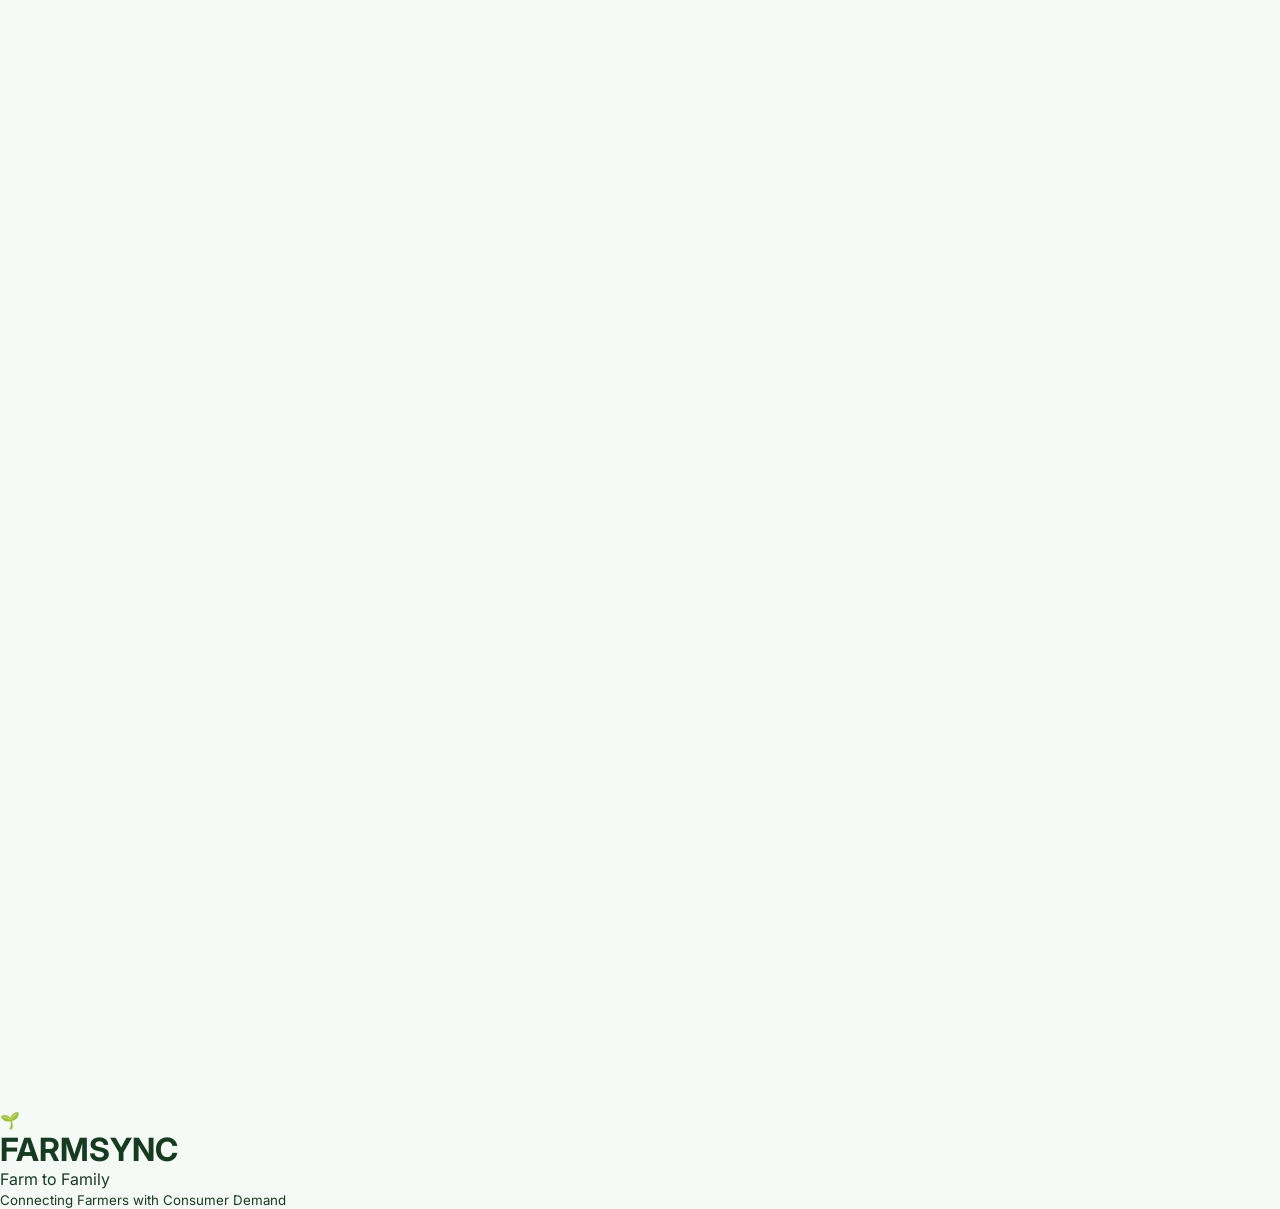
==== commit d7e0d171: "Update index.html" ====
--- a/index.html
+++ b/index.html
@@ -1,836 +1,1000 @@
 <!DOCTYPE html>
 <html lang="en">
-
 <head>
   <meta charset="UTF-8">
-
-  <meta name="viewport"
-        content="width=device-width, initial-scale=1.0">
-
-  <meta name="theme-color"
-        content="#168b3e">
+  <meta name="viewport" content="width=device-width, initial-scale=1.0">
 
   <title>FARMSYNC | Farm to Family</title>
 
   <link rel="stylesheet" href="style.css">
+
+  <link rel="preconnect" href="https://fonts.googleapis.com">
+  <link rel="preconnect" href="https://fonts.gstatic.com" crossorigin>
+  <link href="https://fonts.googleapis.com/css2?family=Inter:wght@400;500;600;700;800&display=swap" rel="stylesheet">
 </head>
 
 <body>
 
-<!-- =====================================================
-     INTRO SCREEN
-===================================================== -->
-
-<div id="introScreen">
-
-  <div class="intro-orbit orbit1"></div>
-  <div class="intro-orbit orbit2"></div>
-
-  <div class="intro-content">
-
-    <div class="brand-icon">
-      🌱
+<!-- ================= SPLASH SCREEN ================= -->
+
+<div id="splashScreen" class="splash">
+
+  <div class="splash-orbit orbit1"></div>
+  <div class="splash-orbit orbit2"></div>
+
+  <div class="splash-logo">
+    🌱
+  </div>
+
+  <h1>FARMSYNC</h1>
+
+  <p>Farm to Family</p>
+
+  <div class="loading-line">
+    <span></span>
+  </div>
+
+  <small>Connecting Farmers with Consumer Demand</small>
+
+</div>
+
+
+<!-- ================= APP ================= -->
+
+<div id="app" class="app hidden">
+
+  <!-- NAVBAR -->
+
+  <header class="navbar">
+
+    <div class="brand" onclick="showHome()">
+
+      <div class="brand-icon">
+        🌱
+      </div>
+
+      <div>
+        <strong>FARMSYNC</strong>
+        <span>Farm to Family</span>
+      </div>
+
     </div>
 
-    <h1>FARMSYNC</h1>
-
-    <p class="tagline">
-      Farm to Family
-    </p>
-
-    <div class="intro-line"></div>
-
-    <p class="intro-description">
-      Connecting fresh agricultural produce<br>
-      with real consumer demand.
-    </p>
-
-    <div class="flow">
-
-      <div class="flow-card">
-        <span>👨‍🌾</span>
-        <b>FARMER</b>
-      </div>
-
-      <div class="flow-arrow">→</div>
-
-      <div class="flow-card power-card">
+    <div class="nav-actions">
+
+      <button onclick="showHome()">Home</button>
+
+      <button onclick="showFarmer()">🌾 Farmer</button>
+
+      <button onclick="showConsumer()">🛒 Consumer</button>
+
+      <button class="power-nav" onclick="showPowerPool()">
+        ⚡ PowerPool
+      </button>
+
+    </div>
+
+  </header>
+
+
+  <!-- ================= HOME ================= -->
+
+  <main id="homePage" class="page">
+
+    <section class="hero">
+
+      <div class="hero-content">
+
+        <div class="live-badge">
+          <span class="pulse"></span>
+          LIVE SMART AGRICULTURE NETWORK
+        </div>
+
+        <h1>
+          From <span>Farm</span><br>
+          to <span>Family.</span>
+        </h1>
+
+        <p>
+          A smart digital marketplace connecting farmers directly
+          with real consumer demand.
+        </p>
+
+        <div class="hero-buttons">
+
+          <button class="primary-btn" onclick="showFarmer()">
+            🌾 I'm a Farmer
+          </button>
+
+          <button class="secondary-btn" onclick="showConsumer()">
+            🛒 I'm a Consumer
+          </button>
+
+        </div>
+
+        <div class="hero-stats">
+
+          <div>
+            <strong id="homeFarmers">12</strong>
+            <span>Farmers</span>
+          </div>
+
+          <div>
+            <strong id="homeConsumers">28</strong>
+            <span>Consumers</span>
+          </div>
+
+          <div>
+            <strong>500+</strong>
+            <span>Demand Pool</span>
+          </div>
+
+        </div>
+
+      </div>
+
+
+      <!-- DIGITAL NETWORK -->
+
+      <div class="network-card">
+
+        <div class="network-title">
+          <span>⚡</span>
+          Live Farm Network
+        </div>
+
+        <div class="network">
+
+          <div class="network-node farmer-node">
+            🌾
+            <span>Farmer</span>
+          </div>
+
+          <div class="network-line">
+            <i></i>
+          </div>
+
+          <div class="network-node pool-node">
+            ⚡
+            <span>PowerPool</span>
+          </div>
+
+          <div class="network-line">
+            <i></i>
+          </div>
+
+          <div class="network-node consumer-node">
+            🛒
+            <span>Consumer</span>
+          </div>
+
+        </div>
+
+        <div class="network-status">
+          <span class="green-dot"></span>
+          Intelligent demand matching active
+        </div>
+
+      </div>
+
+    </section>
+
+
+    <!-- FEATURES -->
+
+    <section class="features-section">
+
+      <div class="section-heading">
+        <span>SMART AGRICULTURE PLATFORM</span>
+        <h2>Everything connected in one place.</h2>
+      </div>
+
+
+      <div class="feature-grid">
+
+        <div class="feature-card">
+          <div class="feature-icon">🌾</div>
+          <h3>Farmer Dashboard</h3>
+          <p>List produce, quantity, price and location.</p>
+        </div>
+
+        <div class="feature-card">
+          <div class="feature-icon">🛒</div>
+          <h3>Consumer Dashboard</h3>
+          <p>Search fresh produce from nearby farmers.</p>
+        </div>
+
+        <div class="feature-card power-feature">
+          <div class="feature-icon">⚡</div>
+          <h3>PowerPool</h3>
+          <p>Aggregate consumer demand and match supply.</p>
+        </div>
+
+        <div class="feature-card">
+          <div class="feature-icon">🎯</div>
+          <h3>Smart Match</h3>
+          <p>Match score based on price, location and quantity.</p>
+        </div>
+
+        <div class="feature-card">
+          <div class="feature-icon">🤖</div>
+          <h3>AI Forecast</h3>
+          <p>Demo demand forecasting for upcoming demand.</p>
+        </div>
+
+        <div class="feature-card">
+          <div class="feature-icon">🔐</div>
+          <h3>QR Traceability</h3>
+          <p>Track produce journey from farm to family.</p>
+        </div>
+
+      </div>
+
+    </section>
+
+
+    <!-- WHY -->
+
+    <section class="why-section">
+
+      <div>
+
+        <span class="mini-label">THE FARMSYNC DIFFERENCE</span>
+
+        <h2>
+          Don't just list products.<br>
+          <span>Understand demand.</span>
+        </h2>
+
+        <p>
+          FARMSYNC focuses on connecting aggregated consumer demand
+          with multiple farmers through the PowerPool system.
+        </p>
+
+      </div>
+
+      <div class="comparison">
+
+        <div class="traditional">
+          <span>TRADITIONAL MARKETPLACE</span>
+
+          <div>📦 Product Listing</div>
+          <div>🔎 Search</div>
+          <div>🛒 Purchase</div>
+        </div>
+
+        <div class="arrow-big">→</div>
+
+        <div class="farmsync-box">
+          <span>FARMSYNC</span>
+
+          <div>👥 Demand Aggregation</div>
+          <div>⚡ PowerPool</div>
+          <div>🎯 Smart Matching</div>
+          <div>🌾 Multiple Farmer Supply</div>
+        </div>
+
+      </div>
+
+    </section>
+
+  </main>
+
+
+  <!-- ================= FARMER ================= -->
+
+  <main id="farmerPage" class="page hidden">
+
+    <div class="dashboard-header">
+
+      <div>
+        <button class="back-btn" onclick="showHome()">← Back</button>
+
+        <span class="dashboard-label">FARMER NETWORK</span>
+
+        <h1>🌾 Farmer Dashboard</h1>
+
+        <p>Connect your harvest with real consumer demand.</p>
+      </div>
+
+      <div class="profile-chip">
+        👨‍🌾 <span id="farmerProfileName">Ravi Kumar</span>
+      </div>
+
+    </div>
+
+
+    <!-- STATS -->
+
+    <div class="stats-grid">
+
+      <div class="stat-card">
+        <span>🌱</span>
+        <small>Active Produce</small>
+        <strong id="produceCount">12</strong>
+      </div>
+
+      <div class="stat-card power-stat">
         <span>⚡</span>
-        <b>POWERPOOL</b>
-      </div>
-
-      <div class="flow-arrow">→</div>
-
-      <div class="flow-card">
-        <span>👨‍👩‍👧</span>
-        <b>FAMILY</b>
+        <small>PowerPool Demand</small>
+        <strong id="farmerDemand">500 kg</strong>
+      </div>
+
+      <div class="stat-card">
+        <span>💰</span>
+        <small>Potential Sales</small>
+        <strong id="potentialSales">₹13.5K</strong>
+      </div>
+
+      <div class="stat-card">
+        <span>🎯</span>
+        <small>Match Score</small>
+        <strong>94%</strong>
       </div>
 
     </div>
 
-    <button class="start-btn"
-            onclick="enterFarmSync()">
-
-      Get Started
-      <span>→</span>
-
-    </button>
-
-    <p class="intro-footer">
-      SMART AGRICULTURE • DIGITAL MARKETPLACE
-    </p>
-
-  </div>
-
-</div>
-
-
-<!-- =====================================================
-     MAIN APP
-===================================================== -->
-
-<div id="app" class="hidden">
-
-  <!-- HEADER -->
-
-  <header class="navbar">
-
-    <div class="logo-area">
-
-      <div class="mini-logo">
-        🌱
-      </div>
-
-      <div>
-        <h2>FARMSYNC</h2>
-        <small>Farm to Family</small>
-      </div>
-
-    </div>
-
-
-    <div class="nav-right">
-
-      <span class="live-dot"></span>
-
-      <span class="live-text">
-        LIVE NETWORK
-      </span>
-
-      <button class="role-btn"
-              onclick="switchRole()"
-              id="roleButton">
-
-        👨‍🌾 Farmer
-
-      </button>
-
-    </div>
-
-  </header>
-
-
-  <!-- =================================================
-       FARMER DASHBOARD
-  ================================================== -->
-
-  <main id="farmerPage"
-        class="page">
-
-    <section class="hero">
-
-      <div>
-
-        <span class="eyebrow">
-          SMART AGRICULTURE • LIVE
-        </span>
-
-        <h1>
-          Welcome, Farmer 👋
-        </h1>
-
-        <p>
-          Connect your harvest with real consumer demand.
-        </p>
-
-      </div>
-
-      <button class="primary-btn"
-              onclick="openProduceModal()">
-
-        + List New Produce
-
-      </button>
-
-    </section>
-
-
-    <!-- STATS -->
-
-    <section class="stats-grid">
-
-      <div class="stat-card">
-
-        <div class="stat-icon green">
-          🌱
-        </div>
+
+    <!-- ADD PRODUCE -->
+
+    <section class="dashboard-card">
+
+      <div class="card-heading">
 
         <div>
-
-          <span>Active Produce</span>
-
-          <strong id="activeProduce">
-            0
-          </strong>
-
-        </div>
-
-      </div>
-
-
-      <div class="stat-card">
-
-        <div class="stat-icon orange">
-          ⚡
-        </div>
-
-        <div>
-
-          <span>PowerPool Demand</span>
-
-          <strong id="poolDemand">
-            0 kg
-          </strong>
-
-        </div>
-
-      </div>
-
-
-      <div class="stat-card">
-
-        <div class="stat-icon blue">
-          👥
-        </div>
-
-        <div>
-
-          <span>Consumers</span>
-
-          <strong id="consumerCount">
-            0
-          </strong>
-
-        </div>
-
-      </div>
-
-
-      <div class="stat-card">
-
-        <div class="stat-icon purple">
-          ₹
-        </div>
-
-        <div>
-
-          <span>Potential Sales</span>
-
-          <strong id="potentialSales">
-            ₹0
-          </strong>
-
-        </div>
-
-      </div>
-
-    </section>
-
-
-    <!-- POWERPOOL -->
-
-    <section class="powerpool-section">
-
-      <div class="section-heading">
-
-        <div>
-
-          <span class="eyebrow">
-            SMART DEMAND ENGINE
-          </span>
-
-          <h2>
-            ⚡ PowerPool
-          </h2>
-
-          <p>
-            Aggregating consumer demand and matching it with farmer supply.
-          </p>
-
-        </div>
-
-        <span class="status-pill">
-          ● ACTIVE
-        </span>
-
-      </div>
-
-
-      <div class="pool-visual">
-
-        <div class="pool-side">
-
-          <h3>Consumer Demand</h3>
-
-          <div class="demand-number"
-               id="poolVisualDemand">
-
-            0 kg
-
-          </div>
-
-          <small>
-            Combined requirement
-          </small>
-
-        </div>
-
-
-        <div class="matching-animation">
-
-          <div class="node node1">
-            👨‍👩‍👧
-          </div>
-
-          <div class="node node2">
-            👨‍👩‍👧
-          </div>
-
-          <div class="node node3">
-            👨‍👩‍👧
-          </div>
-
-          <div class="power-core">
-            ⚡
-            <span>POWER<br>POOL</span>
-          </div>
-
-          <div class="connection c1"></div>
-          <div class="connection c2"></div>
-          <div class="connection c3"></div>
-
-        </div>
-
-
-        <div class="pool-side">
-
-          <h3>Farmer Supply</h3>
-
-          <div class="demand-number"
-               id="poolVisualSupply">
-
-            0 kg
-
-          </div>
-
-          <small>
-            Available produce
-          </small>
-
-        </div>
-
-      </div>
-
-
-      <div class="match-result"
-           id="matchResult">
-
-        <span>🤖</span>
-
-        <div>
-
-          <strong>
-            Smart Matching Engine
-          </strong>
-
-          <p>
-            Analysing crop, quantity, price and location...
-          </p>
-
-        </div>
-
-      </div>
-
-    </section>
-
-
-    <!-- PRODUCE -->
-
-    <section class="produce-section">
-
-      <div class="section-heading">
-
-        <div>
-
-          <span class="eyebrow">
-            FARMER NETWORK
-          </span>
-
-          <h2>
-            Available Farmer Produce
-          </h2>
-
-        </div>
-
-        <button class="outline-btn"
-                onclick="openProduceModal()">
-
-          + Add Produce
-
-        </button>
-
-      </div>
-
-
-      <div id="produceGrid"
-           class="produce-grid">
-
-      </div>
-
-    </section>
-
-  </main>
-
-
-  <!-- =================================================
-       CONSUMER DASHBOARD
-  ================================================== -->
-
-  <main id="consumerPage"
-        class="page hidden">
-
-    <section class="hero consumer-hero">
-
-      <div>
-
-        <span class="eyebrow">
-          FRESH FROM FARMERS
-        </span>
-
-        <h1>
-          Find Fresh Produce 🛒
-        </h1>
-
-        <p>
-          Discover produce directly from farmers.
-        </p>
-
-      </div>
-
-      <button class="primary-btn"
-              onclick="openDemandModal()">
-
-        + Create Demand
-
-      </button>
-
-    </section>
-
-
-    <!-- CONSUMER STATS -->
-
-    <section class="stats-grid">
-
-      <div class="stat-card">
-
-        <div class="stat-icon green">
-          🥬
-        </div>
-
-        <div>
-
-          <span>Available Products</span>
-
-          <strong id="consumerProducts">
-            0
-          </strong>
-
-        </div>
-
-      </div>
-
-
-      <div class="stat-card">
-
-        <div class="stat-icon orange">
-          ⚡
-        </div>
-
-        <div>
-
-          <span>PowerPool</span>
-
-          <strong id="consumerPool">
-            0 kg
-          </strong>
-
-        </div>
-
-      </div>
-
-
-      <div class="stat-card">
-
-        <div class="stat-icon blue">
-          📍
-        </div>
-
-        <div>
-
-          <span>Farmer Locations</span>
-
-          <strong id="locationCount">
-            0
-          </strong>
-
-        </div>
-
-      </div>
-
-
-      <div class="stat-card">
-
-        <div class="stat-icon purple">
-          🔗
-        </div>
-
-        <div>
-
-          <span>Direct Connections</span>
-
-          <strong id="connectionCount">
-            0
-          </strong>
-
-        </div>
-
-      </div>
-
-    </section>
-
-
-    <!-- SEARCH -->
-
-    <section class="search-section">
-
-      <div class="search-box">
-
-        🔎
-
-        <input
-          type="text"
-          id="searchInput"
-          placeholder="Search tomatoes, onions, banana..."
-          oninput="renderConsumerProducts()">
-
-      </div>
-
-      <select id="locationFilter"
-              onchange="renderConsumerProducts()">
-
-        <option value="all">
-          All Locations
-        </option>
-
-      </select>
-
-    </section>
-
-
-    <!-- CONSUMER PRODUCTS -->
-
-    <section>
-
-      <div class="section-heading">
-
-        <div>
-
-          <span class="eyebrow">
-            FARM DIRECT
-          </span>
-
-          <h2>
-            Fresh From Farmers
-          </h2>
-
-        </div>
-
-      </div>
-
-      <div id="consumerProductGrid"
-           class="produce-grid">
-
-      </div>
-
-    </section>
-
-
-    <!-- MY DEMANDS -->
-
-    <section class="demand-section">
-
-      <div class="section-heading">
-
-        <div>
-
-          <span class="eyebrow">
-            YOUR REQUIREMENTS
-          </span>
-
-          <h2>
-            My PowerPool Demands
-          </h2>
-
-        </div>
-
-      </div>
-
-      <div id="demandGrid"
-           class="demand-grid">
-
-      </div>
-
-    </section>
-
-  </main>
-
-</div>
-
-
-<!-- =====================================================
-     PRODUCE MODAL
-===================================================== -->
-
-<div id="produceModal"
-     class="modal">
-
-  <div class="modal-card">
-
-    <button class="close-btn"
-            onclick="closeProduceModal()">
-      ×
-    </button>
-
-    <span class="eyebrow">
-      FARMER
-    </span>
-
-    <h2>
-      List Your Produce 🌱
-    </h2>
-
-    <p class="modal-subtitle">
-      Add your harvest to the FARMSYNC network.
-    </p>
-
-
-    <form id="produceForm">
-
-      <label>
-        Farmer Name
-      </label>
-
-      <input
-        id="farmerName"
-        type="text"
-        placeholder="Enter your name"
-        required>
-
-
-      <label>
-        Location
-      </label>
-
-      <input
-        id="farmerLocation"
-        type="text"
-        placeholder="Village / City"
-        required>
-
-
-      <label>
-        Crop / Produce
-      </label>
-
-      <input
-        id="cropName"
-        type="text"
-        placeholder="Example: Tomato"
-        required>
-
-
-      <div class="two-input">
-
-        <div>
-
-          <label>
-            Quantity (kg)
-          </label>
+          <span class="mini-label">LIST YOUR HARVEST</span>
+          <h2>➕ Add Produce</h2>
+        </div>
+
+        <span class="live-tag">● LIVE</span>
+
+      </div>
+
+
+      <form id="produceForm" class="produce-form">
+
+        <div class="input-group">
+
+          <label>Farmer Name</label>
 
           <input
-            id="cropQuantity"
+            id="farmerName"
+            type="text"
+            placeholder="Enter farmer name"
+            required
+          >
+
+        </div>
+
+
+        <div class="input-group">
+
+          <label>Location</label>
+
+          <input
+            id="farmerLocation"
+            type="text"
+            placeholder="e.g. Pollachi"
+            required
+          >
+
+        </div>
+
+
+        <div class="input-group">
+
+          <label>Produce</label>
+
+          <select id="crop">
+
+            <option>Tomato</option>
+            <option>Onion</option>
+            <option>Potato</option>
+            <option>Banana</option>
+            <option>Carrot</option>
+            <option>Brinjal</option>
+            <option>Chilli</option>
+
+          </select>
+
+        </div>
+
+
+        <div class="input-group">
+
+          <label>Quantity (kg)</label>
+
+          <input
+            id="quantity"
             type="number"
             min="1"
             placeholder="100"
-            required>
-
-        </div>
-
-
-        <div>
-
-          <label>
-            Price / kg (₹)
-          </label>
+            required
+          >
+
+        </div>
+
+
+        <div class="input-group">
+
+          <label>Price / kg</label>
 
           <input
-            id="cropPrice"
+            id="price"
             type="number"
             min="1"
-            placeholder="30"
-            required>
-
-        </div>
-
-      </div>
-
-
-      <button class="primary-btn full-btn"
-              type="submit">
-
-        Add to FARMSYNC
-
-      </button>
-
-    </form>
-
+            placeholder="27"
+            required
+          >
+
+        </div>
+
+
+        <button class="primary-btn submit-btn" type="submit">
+          ⚡ List Produce
+        </button>
+
+      </form>
+
+    </section>
+
+
+    <!-- FARMER PRODUCE -->
+
+    <section class="dashboard-card">
+
+      <div class="card-heading">
+
+        <div>
+          <span class="mini-label">YOUR LISTINGS</span>
+          <h2>🌱 My Produce</h2>
+        </div>
+
+      </div>
+
+      <div id="farmerListings" class="listing-grid"></div>
+
+    </section>
+
+
+    <!-- DEMAND -->
+
+    <section class="dashboard-card">
+
+      <div class="card-heading">
+
+        <div>
+          <span class="mini-label">SMART DEMAND ENGINE</span>
+          <h2>⚡ PowerPool</h2>
+        </div>
+
+      </div>
+
+      <div class="demand-meter">
+
+        <div class="meter-info">
+
+          <span>Tomato demand</span>
+
+          <strong>
+            <span id="demandValue">500</span> kg
+          </strong>
+
+        </div>
+
+        <div class="meter">
+          <span id="demandBar"></span>
+        </div>
+
+        <div class="meter-bottom">
+          <span>0 kg</span>
+          <span>1000 kg</span>
+        </div>
+
+      </div>
+
+      <div id="farmerMatches" class="matches"></div>
+
+    </section>
+
+  </main>
+
+
+  <!-- ================= CONSUMER ================= -->
+
+  <main id="consumerPage" class="page hidden">
+
+    <div class="dashboard-header">
+
+      <div>
+
+        <button class="back-btn" onclick="showHome()">← Back</button>
+
+        <span class="dashboard-label">CONSUMER NETWORK</span>
+
+        <h1>🛒 Consumer Dashboard</h1>
+
+        <p>Find fresh produce directly from farmers.</p>
+
+      </div>
+
+      <div class="profile-chip">
+        👤 <span id="consumerProfileName">Arun Kumar</span>
+      </div>
+
+    </div>
+
+
+    <!-- SEARCH -->
+
+    <section class="search-box">
+
+      <div>
+
+        <span class="mini-label">FRESH FROM FARMERS</span>
+
+        <h2>Find your produce</h2>
+
+      </div>
+
+      <div class="search-input">
+
+        🔎
+
+        <input
+          id="searchInput"
+          type="text"
+          placeholder="Search tomato, onion, banana..."
+          oninput="searchProduce()"
+        >
+
+      </div>
+
+    </section>
+
+
+    <!-- CONSUMER DEMAND -->
+
+    <section class="dashboard-card">
+
+      <div class="card-heading">
+
+        <div>
+          <span class="mini-label">CREATE DEMAND</span>
+          <h2>⚡ Join PowerPool</h2>
+        </div>
+
+        <span class="pool-live">
+          POWERPOOL ACTIVE
+        </span>
+
+      </div>
+
+
+      <div class="demand-form">
+
+        <select id="consumerCrop">
+
+          <option>Tomato</option>
+          <option>Onion</option>
+          <option>Potato</option>
+          <option>Banana</option>
+          <option>Carrot</option>
+
+        </select>
+
+        <input
+          id="consumerQty"
+          type="number"
+          placeholder="Required kg"
+          min="1"
+          value="20"
+        >
+
+        <input
+          id="consumerLocation"
+          type="text"
+          placeholder="Your location"
+          value="Coimbatore"
+        >
+
+        <button
+          class="primary-btn"
+          onclick="joinPowerPool()"
+        >
+          ⚡ Add Demand
+        </button>
+
+      </div>
+
+      <div id="consumerSuccess" class="success-message hidden">
+        ✅ Demand added to PowerPool successfully!
+      </div>
+
+    </section>
+
+
+    <!-- FARMERS -->
+
+    <section class="dashboard-card">
+
+      <div class="card-heading">
+
+        <div>
+          <span class="mini-label">DIRECT FARM CONNECTION</span>
+          <h2>👨‍🌾 Available Farmers</h2>
+        </div>
+
+        <span id="resultCount"></span>
+
+      </div>
+
+      <div id="consumerListings" class="consumer-listings"></div>
+
+    </section>
+
+
+    <!-- PRICE TREND -->
+
+    <section class="dashboard-card">
+
+      <div class="card-heading">
+
+        <div>
+          <span class="mini-label">MARKET INTELLIGENCE</span>
+          <h2>📈 Price Trend</h2>
+        </div>
+
+      </div>
+
+      <div class="price-chart">
+
+        <div class="chart-bars">
+
+          <div class="bar" style="height:45%">
+            <span>₹22</span>
+          </div>
+
+          <div class="bar" style="height:60%">
+            <span>₹24</span>
+          </div>
+
+          <div class="bar" style="height:50%">
+            <span>₹23</span>
+          </div>
+
+          <div class="bar active-bar" style="height:75%">
+            <span>₹27</span>
+          </div>
+
+          <div class="bar" style="height:82%">
+            <span>₹29</span>
+          </div>
+
+          <div class="bar" style="height:70%">
+            <span>₹27</span>
+          </div>
+
+        </div>
+
+        <div class="chart-labels">
+          <span>Mon</span>
+          <span>Tue</span>
+          <span>Wed</span>
+          <span>Thu</span>
+          <span>Fri</span>
+          <span>Sat</span>
+        </div>
+
+      </div>
+
+    </section>
+
+  </main>
+
+
+  <!-- ================= POWERPOOL ================= -->
+
+  <main id="powerPage" class="page hidden">
+
+    <div class="dashboard-header power-header">
+
+      <div>
+
+        <button class="back-btn" onclick="showHome()">← Back</button>
+
+        <span class="dashboard-label">SMART DEMAND ENGINE</span>
+
+        <h1>⚡ PowerPool</h1>
+
+        <p>Aggregate demand → Match multiple farmers → Fulfil demand.</p>
+
+      </div>
+
+      <div class="power-live-indicator">
+        <span class="pulse"></span>
+        LIVE MATCHING
+      </div>
+
+    </div>
+
+
+    <!-- POWERPOOL HERO -->
+
+    <section class="powerpool-hero">
+
+      <div class="power-stat-large">
+
+        <span>⚡</span>
+
+        <div>
+
+          <small>LIVE CONSUMER DEMAND</small>
+
+          <strong id="poolTotal">500 KG</strong>
+
+        </div>
+
+      </div>
+
+
+      <div class="gap-card">
+
+        <small>⚠️ SUPPLY GAP</small>
+
+        <strong id="supplyGap">80 KG</strong>
+
+        <span>Still required</span>
+
+      </div>
+
+
+      <div class="forecast-card">
+
+        <small>🤖 AI FORECAST</small>
+
+        <strong>+18%</strong>
+
+        <span>Expected demand</span>
+
+      </div>
+
+    </section>
+
+
+    <!-- LIVE MATCHING -->
+
+    <section class="matching-card">
+
+      <div class="card-heading">
+
+        <div>
+
+          <span class="mini-label">INTELLIGENT MATCHING ENGINE</span>
+
+          <h2>🔗 Consumer Demand → Farmer Supply</h2>
+
+        </div>
+
+        <button class="secondary-btn" onclick="runMatching()">
+          ⚡ Run Matching
+        </button>
+
+      </div>
+
+
+      <div id="matchingAnimation" class="matching-animation">
+
+        <div class="match-column">
+
+          <h3>👥 Consumer Demand</h3>
+
+          <div class="demand-bubble">
+            <strong>500 kg</strong>
+            <span>Tomato</span>
+          </div>
+
+          <div class="demand-bubble small">
+            <strong>100 kg</strong>
+            <span>Onion</span>
+          </div>
+
+        </div>
+
+
+        <div class="matching-core">
+
+          <div class="core-circle">
+            ⚡
+          </div>
+
+          <div class="core-ring"></div>
+
+          <span>POWER<br>POOL</span>
+
+        </div>
+
+
+        <div class="match-column">
+
+          <h3>🌾 Farmer Supply</h3>
+
+          <div class="supply-bubble">
+            <strong>220 kg</strong>
+            <span>Farmer A</span>
+          </div>
+
+          <div class="supply-bubble">
+            <strong>150 kg</strong>
+            <span>Farmer B</span>
+          </div>
+
+          <div class="supply-bubble">
+            <strong>130 kg</strong>
+            <span>Farmer C</span>
+          </div>
+
+        </div>
+
+      </div>
+
+    </section>
+
+
+    <!-- MATCH TABLE -->
+
+    <section class="dashboard-card">
+
+      <div class="card-heading">
+
+        <div>
+
+          <span class="mini-label">SMART MATCH RESULTS</span>
+
+          <h2>🎯 Multiple Farmer Matching</h2>
+
+        </div>
+
+      </div>
+
+
+      <div id="powerMatches" class="power-matches"></div>
+
+    </section>
+
+
+    <!-- AI FORECAST -->
+
+    <section class="forecast-panel">
+
+      <div class="forecast-icon">🤖</div>
+
+      <div>
+
+        <span class="mini-label">AI DEMAND FORECAST</span>
+
+        <h2>Upcoming demand prediction</h2>
+
+        <p>
+          Based on demo consumer demand patterns, tomato demand
+          may increase by approximately <strong>18%</strong>.
+        </p>
+
+      </div>
+
+      <div class="forecast-number">
+        +18%
+      </div>
+
+    </section>
+
+
+    <!-- DELIVERY -->
+
+    <section class="dashboard-card">
+
+      <div class="card-heading">
+
+        <div>
+
+          <span class="mini-label">LAST MILE</span>
+
+          <h2>🚚 Delivery Tracking</h2>
+
+        </div>
+
+      </div>
+
+
+      <div class="delivery-track">
+
+        <div class="delivery-step active">
+          <div>📦</div>
+          <span>Order Confirmed</span>
+        </div>
+
+        <div class="delivery-line active-line"></div>
+
+        <div class="delivery-step active">
+          <div>🌾</div>
+          <span>Farmer Pickup</span>
+        </div>
+
+        <div class="delivery-line"></div>
+
+        <div class="delivery-step">
+          <div>🚚</div>
+          <span>In Transit</span>
+        </div>
+
+        <div class="delivery-line"></div>
+
+        <div class="delivery-step">
+          <div>🏠</div>
+          <span>Delivered</span>
+        </div>
+
+      </div>
+
+    </section>
+
+
+    <!-- QR -->
+
+    <section class="qr-section">
+
+      <div class="qr-box" id="qrBox">
+        <div class="fake-qr">
+          ▦
+        </div>
+      </div>
+
+      <div>
+
+        <span class="mini-label">TRACEABILITY</span>
+
+        <h2>🔐 QR Produce Traceability</h2>
+
+        <p>
+          Scan the produce QR to view farmer, location,
+          crop, quantity and journey information.
+        </p>
+
+        <button class="primary-btn" onclick="showQRInfo()">
+          View Traceability
+        </button>
+
+      </div>
+
+    </section>
+
+  </main>
+
+
+  <!-- TOAST -->
+
+  <div id="toast" class="toast">
+    <span>✓</span>
+    <div>
+      <strong>Success</strong>
+      <small id="toastText">Action completed</small>
+    </div>
   </div>
 
-</div>
-
-
-<!-- =====================================================
-     DEMAND MODAL
-===================================================== -->
-
-<div id="demandModal"
-     class="modal">
-
-  <div class="modal-card">
-
-    <button class="close-btn"
-            onclick="closeDemandModal()">
-      ×
-    </button>
-
-    <span class="eyebrow">
-      CONSUMER
-    </span>
-
-    <h2>
-      Create a Demand ⚡
-    </h2>
-
-    <p class="modal-subtitle">
-      Your requirement will be added to PowerPool.
-    </p>
-
-
-    <form id="demandForm">
-
-      <label>
-        Consumer Name
-      </label>
-
-      <input
-        id="consumerName"
-        type="text"
-        placeholder="Enter your name"
-        required>
-
-
-      <label>
-        Location
-      </label>
-
-      <input
-        id="consumerLocation"
-        type="text"
-        placeholder="City / Area"
-        required>
-
-
-      <label>
-        Required Produce
-      </label>
-
-      <input
-        id="demandCrop"
-        type="text"
-        placeholder="Example: Tomato"
-        required>
-
-
-      <label>
-        Required Quantity (kg)
-      </label>
-
-      <input
-        id="demandQuantity"
-        type="number"
-        min="1"
-        placeholder="25"
-        required>
-
-
-      <label>
-        Maximum Price / kg (₹)
-      </label>
-
-      <input
-        id="demandPrice"
-        type="number"
-        min="1"
-        placeholder="35"
-        required>
-
-
-      <button class="primary-btn full-btn"
-              type="submit">
-
-        Add to PowerPool ⚡
-
-      </button>
-
-    </form>
-
-  </div>
-
-</div>
-
-
-<!-- TOAST -->
-
-<div id="toast"
-     class="toast">
-
-  <span id="toastIcon">
-    ✓
-  </span>
-
-  <span id="toastMessage">
-    Success
-  </span>
+
+  <!-- FOOTER -->
+
+  <footer>
+
+    <div class="footer-brand">
+      🌱 <strong>FARMSYNC</strong>
+    </div>
+
+    <span>Farm to Family • Smart Agriculture</span>
+
+    <span>College SIH Prototype</span>
+
+  </footer>
 
 </div>
 
--- a/style.css
+++ b/style.css
@@ -1,383 +1,1988 @@
-/* =========================================
-   NEW FARMSYNC FEATURES
-========================================= */
-
-.feature-dashboard {
+/* =====================================================
+   FARMSYNC
+   PREMIUM AGRICULTURE UI
+===================================================== */
+
+* {
+  box-sizing: border-box;
+  margin: 0;
+  padding: 0;
+}
+
+:root {
+
+  --green: #168b3e;
+  --dark-green: #0e5428;
+  --light-green: #eaf8ee;
+
+  --orange: #f59e0b;
+  --blue: #3b82f6;
+  --purple: #8b5cf6;
+
+  --dark: #173b21;
+  --text: #526258;
+  --muted: #8b9890;
+
+  --white: #ffffff;
+  --bg: #f5faf6;
+
+  --border: #e2ece4;
+
+  --shadow:
+    0 12px 35px rgba(24, 72, 39, 0.08);
+}
+
+body {
+
+  font-family:
+    Inter,
+    -apple-system,
+    BlinkMacSystemFont,
+    "Segoe UI",
+    Arial,
+    sans-serif;
+
+  background: var(--bg);
+  color: var(--dark);
+
+  min-height: 100vh;
+}
+
+
+/* =====================================================
+   UTILITIES
+===================================================== */
+
+.hidden {
+  display: none !important;
+}
+
+
+/* =====================================================
+   INTRO SCREEN
+===================================================== */
+
+#introScreen {
+
+  position: fixed;
+  inset: 0;
+
+  z-index: 9999;
+
+  display: flex;
+  align-items: center;
+  justify-content: center;
+
+  overflow: hidden;
+
+  background:
+    radial-gradient(
+      circle at 15% 15%,
+      #c9f3d3,
+      transparent 28%
+    ),
+
+    radial-gradient(
+      circle at 85% 85%,
+      #b4e8c1,
+      transparent 30%
+    ),
+
+    linear-gradient(
+      135deg,
+      #f7fff8,
+      #e1f5e6
+    );
+
+  transition:
+    opacity .8s ease,
+    visibility .8s ease;
+}
+
+#introScreen.hide {
+
+  opacity: 0;
+  visibility: hidden;
+  pointer-events: none;
+}
+
+
+.intro-content {
+
+  position: relative;
+  z-index: 5;
+
+  text-align: center;
+
+  animation:
+    introAppear
+    1s
+    ease
+    forwards;
+}
+
+
+.brand-icon {
+
+  width: 92px;
+  height: 92px;
+
+  margin: auto;
+
+  display: flex;
+  align-items: center;
+  justify-content: center;
+
+  border-radius: 28px;
+
+  background:
+    linear-gradient(
+      135deg,
+      #168b3e,
+      #25a953
+    );
+
+  font-size: 48px;
+
+  box-shadow:
+    0 18px 45px
+    rgba(22, 139, 62, .25);
+
+  animation:
+    floating
+    3s
+    ease-in-out
+    infinite;
+}
+
+
+.intro-content h1 {
+
+  margin-top: 22px;
+
+  font-size: 56px;
+
+  letter-spacing: 5px;
+
+  color: #123b20;
+}
+
+
+.tagline {
+
+  margin-top: 5px;
+
+  color: var(--green);
+
+  font-size: 19px;
+
+  font-weight: 600;
+
+  letter-spacing: 3px;
+}
+
+
+.intro-line {
+
+  width: 65px;
+  height: 4px;
+
+  margin: 20px auto;
+
+  border-radius: 10px;
+
+  background: var(--green);
+}
+
+
+.intro-description {
+
+  color: var(--text);
+
+  line-height: 1.7;
+
+  font-size: 15px;
+}
+
+
+.flow {
+
+  display: flex;
+
+  justify-content: center;
+  align-items: center;
+
+  gap: 16px;
+
+  margin: 30px 0;
+}
+
+
+.flow-card {
+
+  width: 105px;
+
+  padding: 15px 10px;
+
+  border:
+    1px solid
+    rgba(22,139,62,.12);
+
+  border-radius: 17px;
+
+  background:
+    rgba(255,255,255,.75);
+
+  box-shadow:
+    0 8px 25px
+    rgba(0,0,0,.06);
+
+  animation:
+    flowFloat
+    3s
+    ease-in-out
+    infinite;
+}
+
+
+.flow-card:nth-child(3) {
+  animation-delay: .3s;
+}
+
+.flow-card:nth-child(5) {
+  animation-delay: .6s;
+}
+
+
+.flow-card span {
+
+  display: block;
+
+  font-size: 30px;
+
+  margin-bottom: 6px;
+}
+
+
+.flow-card b {
+
+  font-size: 9px;
+
+  letter-spacing: 1px;
+
+  color: var(--green);
+}
+
+
+.power-card {
+
+  border-color:
+    rgba(245,158,11,.3);
+}
+
+
+.flow-arrow {
+
+  font-size: 25px;
+
+  font-weight: bold;
+
+  color: var(--green);
+
+  animation:
+    arrowPulse
+    1.5s
+    infinite;
+}
+
+
+.start-btn {
+
+  border: none;
+
+  padding: 15px 32px;
+
+  border-radius: 30px;
+
+  background:
+    linear-gradient(
+      135deg,
+      #168b3e,
+      #20a94f
+    );
+
+  color: white;
+
+  font-size: 15px;
+
+  font-weight: 700;
+
+  cursor: pointer;
+
+  box-shadow:
+    0 12px 30px
+    rgba(22,139,62,.25);
+
+  transition: .3s;
+}
+
+
+.start-btn:hover {
+
+  transform:
+    translateY(-3px)
+    scale(1.03);
+
+  box-shadow:
+    0 16px 40px
+    rgba(22,139,62,.35);
+}
+
+
+.start-btn span {
+  margin-left: 8px;
+}
+
+
+.intro-footer {
+
+  margin-top: 25px;
+
+  color: #87958b;
+
+  font-size: 9px;
+
+  letter-spacing: 2px;
+}
+
+
+/* ORBITS */
+
+.intro-orbit {
+
+  position: absolute;
+
+  border-radius: 50%;
+
+  border:
+    1px solid
+    rgba(22,139,62,.12);
+}
+
+.orbit1 {
+
+  width: 650px;
+  height: 650px;
+
+  animation:
+    rotateOrbit
+    18s
+    linear
+    infinite;
+}
+
+.orbit2 {
+
+  width: 460px;
+  height: 460px;
+
+  animation:
+    rotateOrbitReverse
+    14s
+    linear
+    infinite;
+}
+
+
+/* =====================================================
+   NAVBAR
+===================================================== */
+
+.navbar {
+
+  height: 76px;
+
+  padding:
+    0 5%;
+
+  display: flex;
+
+  align-items: center;
+
+  justify-content: space-between;
+
+  background: white;
+
+  border-bottom:
+    1px solid
+    var(--border);
+
+  position: sticky;
+
+  top: 0;
+
+  z-index: 100;
+
+  box-shadow:
+    0 4px 18px
+    rgba(0,0,0,.03);
+}
+
+
+.logo-area {
+
+  display: flex;
+
+  align-items: center;
+
+  gap: 11px;
+}
+
+
+.mini-logo {
+
+  width: 44px;
+  height: 44px;
+
+  display: flex;
+
+  align-items: center;
+  justify-content: center;
+
+  background: var(--green);
+
+  border-radius: 13px;
+
+  font-size: 24px;
+}
+
+
+.logo-area h2 {
+
+  font-size: 20px;
+
+  letter-spacing: 1px;
+}
+
+
+.logo-area small {
+
+  color: var(--green);
+
+  font-size: 11px;
+}
+
+
+.nav-right {
+
+  display: flex;
+
+  align-items: center;
+
+  gap: 10px;
+}
+
+
+.live-dot {
+
+  width: 8px;
+  height: 8px;
+
+  background: #22c55e;
+
+  border-radius: 50%;
+
+  box-shadow:
+    0 0 0 5px
+    rgba(34,197,94,.12);
+
+  animation:
+    livePulse
+    1.5s
+    infinite;
+}
+
+
+.live-text {
+
+  font-size: 10px;
+
+  font-weight: 700;
+
+  color: #66806e;
+
+  margin-right: 10px;
+}
+
+
+.role-btn {
+
+  border: 1px solid var(--border);
+
+  background: var(--light-green);
+
+  color: var(--dark-green);
+
+  padding: 10px 15px;
+
+  border-radius: 22px;
+
+  cursor: pointer;
+
+  font-weight: 700;
+}
+
+
+/* =====================================================
+   MAIN
+===================================================== */
+
+.page {
+
+  max-width: 1250px;
+
+  margin: auto;
+
+  padding:
+    45px 5%
+    80px;
+}
+
+
+.hero {
+
+  display: flex;
+
+  align-items: center;
+
+  justify-content: space-between;
+
+  gap: 30px;
+
+  margin-bottom: 35px;
+}
+
+
+.eyebrow {
+
+  color: var(--green);
+
+  font-size: 10px;
+
+  font-weight: 800;
+
+  letter-spacing: 1.5px;
+}
+
+
+.hero h1 {
+
+  font-size: 36px;
+
+  margin:
+    9px 0
+    8px;
+}
+
+
+.hero p {
+
+  color: var(--text);
+
+  font-size: 15px;
+}
+
+
+.primary-btn {
+
+  border: none;
+
+  background:
+    linear-gradient(
+      135deg,
+      #168b3e,
+      #20a94f
+    );
+
+  color: white;
+
+  padding:
+    13px 20px;
+
+  border-radius: 12px;
+
+  font-weight: 700;
+
+  cursor: pointer;
+
+  box-shadow:
+    0 8px 22px
+    rgba(22,139,62,.18);
+
+  transition: .25s;
+}
+
+
+.primary-btn:hover {
+
+  transform: translateY(-2px);
+
+  box-shadow:
+    0 12px 28px
+    rgba(22,139,62,.28);
+}
+
+
+.outline-btn {
+
+  border:
+    1px solid
+    var(--green);
+
+  color: var(--green);
+
+  background: white;
+
+  padding:
+    11px 17px;
+
+  border-radius: 10px;
+
+  cursor: pointer;
+
+  font-weight: 700;
+}
+
+
+/* =====================================================
+   STATS
+===================================================== */
+
+.stats-grid {
+
   display: grid;
-  grid-template-columns: repeat(2, 1fr);
-  gap: 18px;
-  margin-top: 20px;
-}
-
-.feature-card {
+
+  grid-template-columns:
+    repeat(4,1fr);
+
+  gap: 16px;
+
+  margin-bottom: 28px;
+}
+
+
+.stat-card {
+
   background: white;
-  border: 1px solid var(--border);
-  border-radius: 22px;
-  padding: 22px;
+
+  border:
+    1px solid
+    var(--border);
+
+  border-radius: 18px;
+
+  padding: 20px;
+
+  display: flex;
+
+  align-items: center;
+
+  gap: 14px;
+
   box-shadow: var(--shadow);
 }
 
-.feature-card.full {
-  grid-column: 1 / -1;
-}
-
-.feature-card-header {
-  display: flex;
+
+.stat-icon {
+
+  width: 45px;
+  height: 45px;
+
+  display: flex;
+
+  align-items: center;
+  justify-content: center;
+
+  border-radius: 13px;
+
+  font-size: 21px;
+}
+
+
+.stat-icon.green {
+  background: #e8f8ed;
+}
+
+.stat-icon.orange {
+  background: #fff4dd;
+}
+
+.stat-icon.blue {
+  background: #eaf2ff;
+}
+
+.stat-icon.purple {
+  background: #f1eaff;
+}
+
+
+.stat-card span {
+
+  display: block;
+
+  color: var(--muted);
+
+  font-size: 11px;
+
+  margin-bottom: 5px;
+}
+
+
+.stat-card strong {
+
+  font-size: 22px;
+}
+
+
+/* =====================================================
+   SECTION HEADING
+===================================================== */
+
+.section-heading {
+
+  display: flex;
+
+  align-items: center;
+
   justify-content: space-between;
-  align-items: center;
+
   margin-bottom: 18px;
 }
 
-.feature-card-header h3 {
-  font-size: 18px;
-}
-
-.feature-card-header span {
-  font-size: 22px;
-}
-
-
-/* Demand Meter */
-
-.demand-meter {
-  margin-top: 12px;
-}
-
-.demand-top {
-  display: flex;
-  justify-content: space-between;
+
+.section-heading h2 {
+
+  margin-top: 5px;
+
+  font-size: 23px;
+}
+
+
+.section-heading p {
+
+  margin-top: 5px;
+
+  color: var(--text);
+
   font-size: 13px;
 }
 
-.demand-top strong {
+
+.status-pill {
+
+  background: #e9f9ee;
+
   color: var(--green);
-}
-
-.demand-track {
-  height: 12px;
-  background: #edf3ee;
+
+  padding:
+    8px 12px;
+
   border-radius: 20px;
-  margin-top: 9px;
-  overflow: hidden;
-}
-
-.demand-fill {
-  height: 100%;
-  width: 84%;
-  border-radius: inherit;
-  background: linear-gradient(
-    90deg,
-    #22c55e,
-    #16a34a
-  );
-  animation: demandFill 1.2s ease;
-}
-
-@keyframes demandFill {
-  from {
-    width: 0;
-  }
-}
-
-
-/* Supply Gap */
-
-.gap-box {
-  display: flex;
-  justify-content: space-between;
-  align-items: center;
-  background: #fff7ed;
-  border: 1px solid #fed7aa;
-  border-radius: 15px;
-  padding: 15px;
-  margin-top: 15px;
-}
-
-.gap-box strong {
-  color: #ea580c;
-  font-size: 20px;
-}
-
-.gap-box small {
-  color: #9a3412;
-}
-
-
-/* Match Score */
-
-.farmer-match {
-  margin-top: 15px;
-  padding: 14px;
-  background: #f8fbf9;
-  border-radius: 15px;
-}
-
-.farmer-match-top {
-  display: flex;
-  justify-content: space-between;
-}
-
-.match-score {
+
+  font-size: 10px;
+
+  font-weight: 800;
+}
+
+
+/* =====================================================
+   POWERPOOL
+===================================================== */
+
+.powerpool-section {
+
+  background:
+
+    radial-gradient(
+      circle at 50% 50%,
+      rgba(22,139,62,.08),
+      transparent 45%
+    ),
+
+    white;
+
+  border:
+    1px solid
+    var(--border);
+
+  border-radius: 24px;
+
+  padding: 28px;
+
+  margin-bottom: 35px;
+
+  box-shadow: var(--shadow);
+}
+
+
+.pool-visual {
+
+  display: grid;
+
+  grid-template-columns:
+    1fr 1.5fr 1fr;
+
+  align-items: center;
+
+  gap: 20px;
+
+  min-height: 220px;
+}
+
+
+.pool-side {
+
+  text-align: center;
+}
+
+
+.pool-side h3 {
+
+  font-size: 13px;
+
+  color: var(--text);
+
+  margin-bottom: 10px;
+}
+
+
+.demand-number {
+
   color: var(--green);
-  font-weight: bold;
-}
-
-.match-bar {
-  height: 6px;
-  background: #e5eee7;
-  border-radius: 20px;
-  margin-top: 8px;
-  overflow: hidden;
-}
-
-.match-bar span {
-  display: block;
-  height: 100%;
-  background: var(--green);
-  border-radius: inherit;
-}
-
-
-/* Multi Farmer Pool */
-
-.pool-list {
-  display: grid;
-  gap: 10px;
-  margin-top: 15px;
-}
-
-.pool-farmer {
-  display: flex;
-  align-items: center;
-  gap: 12px;
-  background: #f8fbf9;
-  padding: 13px;
-  border-radius: 14px;
-}
-
-.pool-avatar {
+
+  font-size: 30px;
+
+  font-weight: 800;
+}
+
+
+.pool-side small {
+
+  color: var(--muted);
+
+  font-size: 11px;
+}
+
+
+/* MATCHING */
+
+.matching-animation {
+
+  height: 200px;
+
+  position: relative;
+
+  display: flex;
+
+  align-items: center;
+
+  justify-content: center;
+}
+
+
+.power-core {
+
+  width: 100px;
+  height: 100px;
+
+  border-radius: 50%;
+
+  background:
+    linear-gradient(
+      135deg,
+      #168b3e,
+      #0c642b
+    );
+
+  color: white;
+
+  display: flex;
+
+  flex-direction: column;
+
+  justify-content: center;
+
+  align-items: center;
+
+  font-size: 28px;
+
+  z-index: 4;
+
+  box-shadow:
+    0 0 0 12px
+    rgba(22,139,62,.07),
+
+    0 0 40px
+    rgba(22,139,62,.25);
+
+  animation:
+    corePulse
+    2s
+    infinite;
+}
+
+
+.power-core span {
+
+  font-size: 7px;
+
+  line-height: 1.2;
+
+  letter-spacing: 1px;
+
+  font-weight: 800;
+}
+
+
+.node {
+
   width: 42px;
   height: 42px;
+
   border-radius: 50%;
-  background: var(--light-green);
-  display: flex;
-  align-items: center;
+
+  background: white;
+
+  border:
+    2px solid
+    #d8eadc;
+
+  display: flex;
+
   justify-content: center;
-}
-
-.pool-info {
+  align-items: center;
+
+  position: absolute;
+
+  z-index: 5;
+
+  box-shadow: 0 5px 18px rgba(0,0,0,.08);
+
+  animation:
+    nodeFloat
+    2s
+    ease-in-out
+    infinite;
+}
+
+
+.node1 {
+
+  left: 4%;
+
+  top: 25%;
+}
+
+
+.node2 {
+
+  left: 10%;
+
+  bottom: 17%;
+
+  animation-delay: .5s;
+}
+
+
+.node3 {
+
+  right: 4%;
+
+  top: 40%;
+
+  animation-delay: 1s;
+}
+
+
+.connection {
+
+  position: absolute;
+
+  height: 2px;
+
+  background:
+    linear-gradient(
+      90deg,
+      transparent,
+      #35ad5e,
+      transparent
+    );
+
+  width: 38%;
+
+  opacity: .5;
+
+  animation:
+    dataFlow
+    2s
+    linear
+    infinite;
+}
+
+
+.c1 {
+
+  left: 3%;
+  top: 38%;
+}
+
+
+.c2 {
+
+  left: 5%;
+  bottom: 28%;
+
+  transform: rotate(15deg);
+}
+
+
+.c3 {
+
+  right: 3%;
+  top: 50%;
+
+  transform: rotate(-5deg);
+}
+
+
+.match-result {
+
+  display: flex;
+
+  align-items: center;
+
+  gap: 12px;
+
+  background: #f4faf5;
+
+  border: 1px solid #dcecdf;
+
+  border-radius: 14px;
+
+  padding: 14px 16px;
+
+  margin-top: 5px;
+}
+
+
+.match-result > span {
+
+  width: 38px;
+  height: 38px;
+
+  display: flex;
+
+  align-items: center;
+  justify-content: center;
+
+  background: white;
+
+  border-radius: 11px;
+
+  font-size: 20px;
+}
+
+
+.match-result strong {
+
+  font-size: 13px;
+}
+
+
+.match-result p {
+
+  color: var(--text);
+
+  font-size: 11px;
+
+  margin-top: 3px;
+}
+
+
+/* =====================================================
+   PRODUCE GRID
+===================================================== */
+
+.produce-section {
+
+  margin-top: 20px;
+}
+
+
+.produce-grid {
+
+  display: grid;
+
+  grid-template-columns:
+    repeat(3,1fr);
+
+  gap: 18px;
+}
+
+
+.produce-card {
+
+  background: white;
+
+  border:
+    1px solid
+    var(--border);
+
+  border-radius: 18px;
+
+  overflow: hidden;
+
+  box-shadow: var(--shadow);
+
+  transition: .25s;
+}
+
+
+.produce-card:hover {
+
+  transform: translateY(-4px);
+
+  box-shadow:
+    0 18px 40px
+    rgba(24,72,39,.12);
+}
+
+
+.crop-image {
+
+  height: 120px;
+
+  display: flex;
+
+  align-items: center;
+  justify-content: center;
+
+  font-size: 58px;
+
+  background:
+    linear-gradient(
+      135deg,
+      #eef9ef,
+      #dcf2e1
+    );
+}
+
+
+.produce-info {
+
+  padding: 17px;
+}
+
+
+.crop-title {
+
+  font-size: 18px;
+
+  font-weight: 800;
+
+  text-transform: capitalize;
+}
+
+
+.farmer-info {
+
+  display: flex;
+
+  align-items: center;
+
+  gap: 8px;
+
+  margin-top: 10px;
+
+  color: var(--text);
+
+  font-size: 12px;
+}
+
+
+.location {
+
+  margin-top: 7px;
+
+  color: var(--muted);
+
+  font-size: 11px;
+}
+
+
+.product-bottom {
+
+  display: flex;
+
+  align-items: center;
+
+  justify-content: space-between;
+
+  margin-top: 15px;
+
+  padding-top: 13px;
+
+  border-top:
+    1px solid
+    var(--border);
+}
+
+
+.price {
+
+  color: var(--green);
+
+  font-size: 17px;
+
+  font-weight: 800;
+}
+
+
+.quantity {
+
+  background: #eef8f0;
+
+  color: var(--green);
+
+  padding:
+    5px 8px;
+
+  border-radius: 7px;
+
+  font-size: 10px;
+
+  font-weight: 700;
+}
+
+
+/* =====================================================
+   SEARCH
+===================================================== */
+
+.search-section {
+
+  display: flex;
+
+  gap: 12px;
+
+  margin-bottom: 28px;
+}
+
+
+.search-box {
+
   flex: 1;
-}
-
-.pool-info strong {
+
+  background: white;
+
+  border:
+    1px solid
+    var(--border);
+
+  border-radius: 13px;
+
+  padding:
+    12px 16px;
+
+  display: flex;
+
+  gap: 10px;
+
+  align-items: center;
+}
+
+
+.search-box input {
+
+  border: none;
+
+  outline: none;
+
+  width: 100%;
+
+  font-size: 13px;
+}
+
+
+.search-section select {
+
+  border:
+    1px solid
+    var(--border);
+
+  background: white;
+
+  border-radius: 13px;
+
+  padding:
+    0 15px;
+
+  outline: none;
+
+  color: var(--text);
+}
+
+
+/* =====================================================
+   DEMANDS
+===================================================== */
+
+.demand-section {
+
+  margin-top: 45px;
+}
+
+
+.demand-grid {
+
+  display: grid;
+
+  grid-template-columns:
+    repeat(3,1fr);
+
+  gap: 15px;
+}
+
+
+.demand-card {
+
+  background: white;
+
+  border:
+    1px solid
+    var(--border);
+
+  padding: 18px;
+
+  border-radius: 16px;
+
+  box-shadow: var(--shadow);
+}
+
+
+.demand-header {
+
+  display: flex;
+
+  justify-content: space-between;
+
+  align-items: center;
+}
+
+
+.demand-header strong {
+
+  text-transform: capitalize;
+}
+
+
+.demand-status {
+
+  color: var(--green);
+
+  background: #eaf8ee;
+
+  border-radius: 20px;
+
+  padding:
+    5px 8px;
+
+  font-size: 9px;
+
+  font-weight: 800;
+}
+
+
+.demand-details {
+
+  display: grid;
+
+  grid-template-columns:
+    1fr 1fr;
+
+  gap: 10px;
+
+  margin-top: 15px;
+}
+
+
+.demand-details div {
+
+  background: #f7faf8;
+
+  padding: 10px;
+
+  border-radius: 9px;
+}
+
+
+.demand-details span {
+
   display: block;
-  font-size: 14px;
-}
-
-.pool-info small {
+
   color: var(--muted);
-}
-
-.pool-quantity {
-  font-weight: bold;
-  color: var(--green);
-}
-
-
-/* AI Forecast */
-
-.ai-forecast {
-  background: linear-gradient(
-    135deg,
-    #f0fdf4,
-    #ecfdf5
-  );
-  border: 1px solid #bbf7d0;
-}
-
-.forecast-number {
-  font-size: 32px;
-  font-weight: 900;
-  color: var(--dark-green);
-}
-
-.forecast-up {
-  color: var(--green);
-  font-weight: bold;
+
+  font-size: 9px;
+}
+
+
+.demand-details b {
+
   font-size: 13px;
 }
 
 
-/* Delivery */
-
-.delivery-steps {
-  display: flex;
-  align-items: center;
+/* =====================================================
+   MODAL
+===================================================== */
+
+.modal {
+
+  position: fixed;
+
+  inset: 0;
+
+  z-index: 1000;
+
+  display: none;
+
+  align-items: center;
+
+  justify-content: center;
+
+  padding: 20px;
+
+  background:
+    rgba(8,30,15,.55);
+
+  backdrop-filter: blur(7px);
+}
+
+
+.modal.active {
+
+  display: flex;
+}
+
+
+.modal-card {
+
+  width: 100%;
+
+  max-width: 470px;
+
+  max-height: 90vh;
+
+  overflow-y: auto;
+
+  background: white;
+
+  border-radius: 22px;
+
+  padding: 28px;
+
+  position: relative;
+
+  box-shadow:
+    0 25px 80px
+    rgba(0,0,0,.2);
+
+  animation:
+    modalIn
+    .3s
+    ease;
+}
+
+
+.close-btn {
+
+  position: absolute;
+
+  right: 18px;
+  top: 15px;
+
+  border: none;
+
+  background: #f0f4f1;
+
+  width: 32px;
+  height: 32px;
+
+  border-radius: 50%;
+
+  cursor: pointer;
+
+  font-size: 20px;
+}
+
+
+.modal-card h2 {
+
+  margin-top: 7px;
+
+  font-size: 24px;
+}
+
+
+.modal-subtitle {
+
+  color: var(--text);
+
+  font-size: 12px;
+
+  margin:
+    7px 0
+    20px;
+}
+
+
+.modal-card label {
+
+  display: block;
+
+  font-size: 11px;
+
+  font-weight: 700;
+
+  color: var(--dark);
+
+  margin:
+    13px 0
+    6px;
+}
+
+
+.modal-card input {
+
+  width: 100%;
+
+  padding: 12px;
+
+  border:
+    1px solid
+    var(--border);
+
+  border-radius: 10px;
+
+  outline: none;
+
+  font-size: 13px;
+}
+
+
+.modal-card input:focus {
+
+  border-color: var(--green);
+
+  box-shadow:
+    0 0 0 3px
+    rgba(22,139,62,.08);
+}
+
+
+.two-input {
+
+  display: grid;
+
+  grid-template-columns:
+    1fr 1fr;
+
+  gap: 12px;
+}
+
+
+.full-btn {
+
+  width: 100%;
+
   margin-top: 20px;
 }
 
-.delivery-step {
-  text-align: center;
-  flex: 1;
-}
-
-.delivery-step-icon {
-  width: 48px;
-  height: 48px;
+
+/* =====================================================
+   TOAST
+===================================================== */
+
+.toast {
+
+  position: fixed;
+
+  bottom: 25px;
+
+  right: 25px;
+
+  z-index: 5000;
+
+  display: flex;
+
+  align-items: center;
+
+  gap: 10px;
+
+  background: #173b21;
+
+  color: white;
+
+  padding:
+    12px 17px;
+
+  border-radius: 12px;
+
+  box-shadow:
+    0 12px 35px
+    rgba(0,0,0,.2);
+
+  font-size: 12px;
+
+  transform:
+    translateY(100px);
+
+  opacity: 0;
+
+  transition: .35s;
+}
+
+
+.toast.show {
+
+  transform:
+    translateY(0);
+
+  opacity: 1;
+}
+
+
+.toast span:first-child {
+
+  width: 25px;
+  height: 25px;
+
   border-radius: 50%;
-  background: #dcfce7;
-  display: flex;
+
+  background: #2fb95d;
+
+  display: flex;
+
   align-items: center;
   justify-content: center;
-  margin: auto;
-  font-size: 21px;
-}
-
-.delivery-step strong {
-  display: block;
-  font-size: 11px;
-  margin-top: 7px;
-}
-
-.delivery-step small {
-  color: var(--muted);
-  font-size: 9px;
-}
-
-.delivery-line {
-  height: 3px;
-  flex: 0.7;
-  background: #22c55e;
-}
-
-
-/* QR Traceability */
-
-.qr-trace {
-  display: flex;
-  align-items: center;
-  gap: 18px;
-  background: #f8fbf9;
-  padding: 18px;
-  border-radius: 17px;
-}
-
-.qr-code {
-  width: 85px;
-  height: 85px;
-  background:
-    repeating-linear-gradient(
-      45deg,
-      #111 0px,
-      #111 3px,
-      #fff 3px,
-      #fff 7px
-    );
-  border: 7px solid white;
-  box-shadow: 0 4px 12px rgba(0,0,0,0.1);
-}
-
-.qr-trace strong {
-  display: block;
-}
-
-.qr-trace p {
-  color: var(--muted);
-  font-size: 12px;
-  margin-top: 5px;
-}
-
-
-/* Digital Network */
-
-.network {
-  min-height: 190px;
-  position: relative;
-  background: #052e16;
-  border-radius: 20px;
-  overflow: hidden;
-  padding: 25px;
-}
-
-.network-title {
-  color: #86efac;
-  font-size: 11px;
-  letter-spacing: 1px;
-}
-
-.network-center {
-  width: 75px;
-  height: 75px;
-  border-radius: 50%;
-  background: #166534;
-  border: 2px solid #4ade80;
-  color: white;
-  display: flex;
-  align-items: center;
-  justify-content: center;
-  margin: 25px auto;
-  font-size: 27px;
-  box-shadow: 0 0 30px rgba(74,222,128,0.25);
-}
-
-.network-node {
-  position: absolute;
-  width: 45px;
-  height: 45px;
-  border-radius: 50%;
-  background: rgba(255,255,255,0.1);
-  color: white;
-  display: flex;
-  align-items: center;
-  justify-content: center;
-  animation: networkPulse 2s infinite;
-}
-
-.network-node.n1 {
-  left: 12%;
-  top: 40%;
-}
-
-.network-node.n2 {
-  right: 12%;
-  top: 40%;
-}
-
-.network-node.n3 {
-  left: 28%;
-  bottom: 12%;
-}
-
-.network-node.n4 {
-  right: 28%;
-  bottom: 12%;
-}
-
-@keyframes networkPulse {
+}
+
+
+/* =====================================================
+   ANIMATIONS
+===================================================== */
+
+@keyframes introAppear {
+
+  from {
+    opacity: 0;
+    transform: translateY(30px);
+  }
+
+  to {
+    opacity: 1;
+    transform: translateY(0);
+  }
+}
+
+
+@keyframes floating {
+
+  0%,100% {
+    transform: translateY(0);
+  }
+
   50% {
-    transform: scale(1.12);
-  }
-}
-
-
-/* Responsive */
-
-@media(max-width:700px) {
-
-  .feature-dashboard {
-    grid-template-columns: 1fr;
-  }
-
-  .feature-card.full {
-    grid-column: auto;
-  }
-
-  .delivery-steps {
-    gap: 3px;
-  }
-
-  .delivery-line {
-    flex: 0.3;
-  }
-
-}
+    transform: translateY(-9px);
+  }
+}
+
+
+@keyframes flowFloat {
+
+  0%,100% {
+    transform: translateY(0);
+  }
+
+  50% {
+    transform: translateY(-6px);
+  }
+}
+
+
+@keyframes arrowPulse {
+
+  0%,100% {
+    opacity: .3;
+  }
+
+  50% {
+    opacity: 1;
+  }
+}
+
+
+@keyframes rotateOrbit {
+
+  from {
+    transform: rotate(0deg);
+  }
+
+  to {
+    transform: rotate(360deg);
+  }
+}
+
+
+@keyframes rotateOrbitReverse {
+
+  from {
+    transform: rotate(360deg);
+  }
+
+  to {
+    transform: rotate(0deg);
+  }
+}
+
+
+@keyframes livePulse {
+
+  0%,100% {
+    opacity: 1;
+  }
+
+  50% {
+    opacity: .35;
+  }
+}
+
+
+@keyframes corePulse {
+
+  0%,100% {
+    transform: scale(1);
+  }
+
+  50% {
+    transform: scale(1.07);
+  }
+}
+
+
+@keyframes nodeFloat {
+
+  0%,100% {
+    transform: translateY(0);
+  }
+
+  50% {
+    transform: translateY(-7px);
+  }
+}
+
+
+@keyframes dataFlow {
+
+  0% {
+    opacity: .1;
+  }
+
+  50% {
+    opacity: 1;
+  }
+
+  100% {
+    opacity: .1;
+  }
+}
+
+
+@keyframes modalIn {
+
+  from {
+    opacity: 0;
+    transform: scale(.94);
+  }
+
+  to {
+    opacity: 1;
+    transform: scale(1);
+  }
+}
+
+
+/* =====================================================
+   RESPONSIVE
+===================================================== */
+
+@media(max-width:900px) {
+
+  .stats-grid {
+
+    grid-template-columns:
+      repeat(2,1fr);
+  }
+
+  .produce-grid {
+
+    grid-template-columns:
+      repeat(2,1fr);
+  }
+
+  .demand-grid {
+
+    grid-template-columns:
+      repeat(2,1fr);
+  }
+
+  .pool-visual {
+
+    grid-template-columns:
+      1fr;
+  }
+
+  .matching-animation {
+
+    order: 2;
+  }
+
+}
+
+
+@media(max-width:600px) {
+
+  .navbar {
+
+    padding: 0 18px;
+  }
+
+  .live-text {
+
+    display: none;
+  }
+
+  .page {
+
+    padding:
+      30px 18px
+      60px;
+  }
+
+  .hero {
+
+    flex-direction: column;
+
+    align-items: flex-start;
+  }
+
+  .hero h1 {
+
+    font-size: 29px;
+  }
+
+  .stats-grid {
+
+    grid-template-columns:
+      1fr 1fr;
+
+    gap: 10px;
+  }
+
+  .stat-card {
+
+    padding: 14px;
+
+    gap: 8px;
+  }
+
+  .stat-card strong {
+
+    font-size: 18px;
+  }
+
+  .stat-icon {
+
+    width: 37px;
+    height: 37px;
+
+    font-size: 17px;
+  }
+
+  .produce-grid,
+  .demand-grid {
+
+    grid-template-columns:
+      1fr;
+  }
+
+  .search-section {
+
+    flex-direction: column;
+  }
+
+  .search-section select {
+
+    height: 45px;
+  }
+
+  .section-heading {
+
+    align-items: flex-start;
+
+    gap: 15px;
+  }
+
+  .powerpool-section {
+
+    padding: 20px;
+  }
+
+  .intro-content h1 {
+
+    font-size: 39px;
+  }
+
+  .intro-description {
+
+    font-size: 13px;
+  }
+
+  .flow {
+
+    gap: 5px;
+  }
+
+  .flow-card {
+
+    width: 82px;
+  }
+
+  .flow-arrow {
+
+    font-size: 18px;
+  }
+
+  .orbit1 {
+
+    width: 480px;
+    height: 480px;
+  }
+
+  .orbit2 {
+
+    width: 350px;
+    height: 350px;
+  }
+
+}
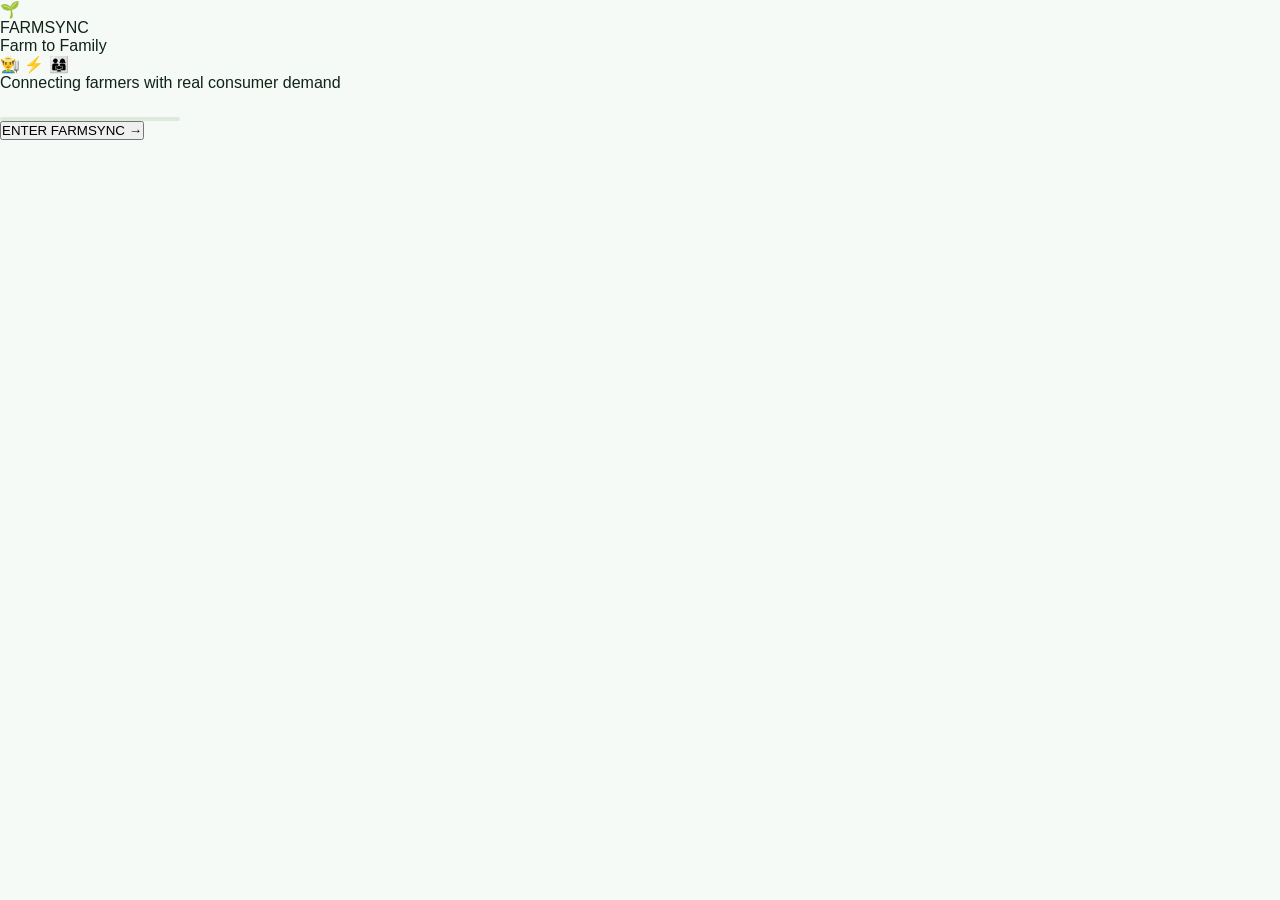
==== commit e9c7415c: "Update index.html" ====
--- a/index.html
+++ b/index.html
@@ -3,1003 +3,120 @@
 <head>
   <meta charset="UTF-8">
   <meta name="viewport" content="width=device-width, initial-scale=1.0">
-
+  <meta name="theme-color" content="#0b8f55">
   <title>FARMSYNC | Farm to Family</title>
-
   <link rel="stylesheet" href="style.css">
-
-  <link rel="preconnect" href="https://fonts.googleapis.com">
-  <link rel="preconnect" href="https://fonts.gstatic.com" crossorigin>
-  <link href="https://fonts.googleapis.com/css2?family=Inter:wght@400;500;600;700;800&display=swap" rel="stylesheet">
 </head>
 
 <body>
 
-<!-- ================= SPLASH SCREEN ================= -->
+<!-- ================= ENTRY SCREEN ================= -->
+<div id="entryScreen" class="entry-screen">
+  <div class="entry-particles"></div>
 
-<div id="splashScreen" class="splash">
+  <div class="entry-content">
+    <div class="logo-orbit">
+      <div class="farm-logo">🌱</div>
+    </div>
 
-  <div class="splash-orbit orbit1"></div>
-  <div class="splash-orbit orbit2"></div>
+    <div class="entry-brand">FARMSYNC</div>
+    <div class="entry-sub">Farm to Family</div>
 
-  <div class="splash-logo">
-    🌱
+    <div class="network-animation">
+      <span>👨‍🌾</span>
+      <i></i>
+      <span>⚡</span>
+      <i></i>
+      <span>👨‍👩‍👧</span>
+    </div>
+
+    <p class="entry-text">
+      Connecting farmers with real consumer demand
+    </p>
+
+    <div class="loading-line">
+      <div></div>
+    </div>
+
+    <button id="enterBtn" class="enter-btn">
+      ENTER FARMSYNC →
+    </button>
   </div>
-
-  <h1>FARMSYNC</h1>
-
-  <p>Farm to Family</p>
-
-  <div class="loading-line">
-    <span></span>
-  </div>
-
-  <small>Connecting Farmers with Consumer Demand</small>
-
 </div>
 
 
 <!-- ================= APP ================= -->
-
 <div id="app" class="app hidden">
 
-  <!-- NAVBAR -->
-
-  <header class="navbar">
-
-    <div class="brand" onclick="showHome()">
-
-      <div class="brand-icon">
-        🌱
+  <!-- HEADER -->
+  <header class="topbar">
+    <div class="brand-mini">
+      <div class="mini-logo">🌱</div>
+      <div>
+        <b>FARMSYNC</b>
+        <small>Farm to Family</small>
       </div>
-
-      <div>
-        <strong>FARMSYNC</strong>
-        <span>Farm to Family</span>
-      </div>
-
     </div>
 
-    <div class="nav-actions">
-
-      <button onclick="showHome()">Home</button>
-
-      <button onclick="showFarmer()">🌾 Farmer</button>
-
-      <button onclick="showConsumer()">🛒 Consumer</button>
-
-      <button class="power-nav" onclick="showPowerPool()">
-        ⚡ PowerPool
-      </button>
-
+    <div class="live-status">
+      <span class="live-dot"></span> LIVE
     </div>
-
   </header>
 
 
   <!-- ================= HOME ================= -->
-
   <main id="homePage" class="page">
 
     <section class="hero">
+      <div class="hero-glow"></div>
 
-      <div class="hero-content">
+      <span class="hero-badge">🌾 SMART AGRICULTURE PLATFORM</span>
 
-        <div class="live-badge">
-          <span class="pulse"></span>
-          LIVE SMART AGRICULTURE NETWORK
-        </div>
+      <h1>
+        From <span>Farm</span><br>
+        to <span>Family</span>
+      </h1>
 
-        <h1>
-          From <span>Farm</span><br>
-          to <span>Family.</span>
-        </h1>
+      <p>
+        Directly connect agricultural supply with real consumer demand
+        using intelligent digital matching.
+      </p>
 
-        <p>
-          A smart digital marketplace connecting farmers directly
-          with real consumer demand.
-        </p>
+      <div class="hero-buttons">
+        <button class="primary-btn" onclick="openRole('farmer')">
+          👨‍🌾 Farmer
+        </button>
 
-        <div class="hero-buttons">
-
-          <button class="primary-btn" onclick="showFarmer()">
-            🌾 I'm a Farmer
-          </button>
-
-          <button class="secondary-btn" onclick="showConsumer()">
-            🛒 I'm a Consumer
-          </button>
-
-        </div>
-
-        <div class="hero-stats">
-
-          <div>
-            <strong id="homeFarmers">12</strong>
-            <span>Farmers</span>
-          </div>
-
-          <div>
-            <strong id="homeConsumers">28</strong>
-            <span>Consumers</span>
-          </div>
-
-          <div>
-            <strong>500+</strong>
-            <span>Demand Pool</span>
-          </div>
-
-        </div>
-
+        <button class="secondary-btn" onclick="openRole('consumer')">
+          🛒 Consumer
+        </button>
       </div>
-
-
-      <!-- DIGITAL NETWORK -->
-
-      <div class="network-card">
-
-        <div class="network-title">
-          <span>⚡</span>
-          Live Farm Network
-        </div>
-
-        <div class="network">
-
-          <div class="network-node farmer-node">
-            🌾
-            <span>Farmer</span>
-          </div>
-
-          <div class="network-line">
-            <i></i>
-          </div>
-
-          <div class="network-node pool-node">
-            ⚡
-            <span>PowerPool</span>
-          </div>
-
-          <div class="network-line">
-            <i></i>
-          </div>
-
-          <div class="network-node consumer-node">
-            🛒
-            <span>Consumer</span>
-          </div>
-
-        </div>
-
-        <div class="network-status">
-          <span class="green-dot"></span>
-          Intelligent demand matching active
-        </div>
-
-      </div>
-
     </section>
 
 
-    <!-- FEATURES -->
-
-    <section class="features-section">
-
-      <div class="section-heading">
-        <span>SMART AGRICULTURE PLATFORM</span>
-        <h2>Everything connected in one place.</h2>
+    <!-- LIVE NETWORK -->
+    <section class="network-card">
+      <div>
+        <small>LIVE FARM NETWORK</small>
+        <h2><span id="farmerCount">12</span> Farmers Connected</h2>
       </div>
 
-
-      <div class="feature-grid">
-
-        <div class="feature-card">
-          <div class="feature-icon">🌾</div>
-          <h3>Farmer Dashboard</h3>
-          <p>List produce, quantity, price and location.</p>
-        </div>
-
-        <div class="feature-card">
-          <div class="feature-icon">🛒</div>
-          <h3>Consumer Dashboard</h3>
-          <p>Search fresh produce from nearby farmers.</p>
-        </div>
-
-        <div class="feature-card power-feature">
-          <div class="feature-icon">⚡</div>
-          <h3>PowerPool</h3>
-          <p>Aggregate consumer demand and match supply.</p>
-        </div>
-
-        <div class="feature-card">
-          <div class="feature-icon">🎯</div>
-          <h3>Smart Match</h3>
-          <p>Match score based on price, location and quantity.</p>
-        </div>
-
-        <div class="feature-card">
-          <div class="feature-icon">🤖</div>
-          <h3>AI Forecast</h3>
-          <p>Demo demand forecasting for upcoming demand.</p>
-        </div>
-
-        <div class="feature-card">
-          <div class="feature-icon">🔐</div>
-          <h3>QR Traceability</h3>
-          <p>Track produce journey from farm to family.</p>
-        </div>
-
+      <div class="network-visual">
+        <div>👨‍🌾</div>
+        <div class="pulse-line"></div>
+        <div class="power-icon">⚡</div>
+        <div class="pulse-line"></div>
+        <div>🛒</div>
       </div>
-
     </section>
 
 
-    <!-- WHY -->
+    <!-- POWERPOOL PREVIEW -->
+    <section class="power-preview">
 
-    <section class="why-section">
-
-      <div>
-
-        <span class="mini-label">THE FARMSYNC DIFFERENCE</span>
-
-        <h2>
-          Don't just list products.<br>
-          <span>Understand demand.</span>
-        </h2>
-
-        <p>
-          FARMSYNC focuses on connecting aggregated consumer demand
-          with multiple farmers through the PowerPool system.
-        </p>
-
-      </div>
-
-      <div class="comparison">
-
-        <div class="traditional">
-          <span>TRADITIONAL MARKETPLACE</span>
-
-          <div>📦 Product Listing</div>
-          <div>🔎 Search</div>
-          <div>🛒 Purchase</div>
-        </div>
-
-        <div class="arrow-big">→</div>
-
-        <div class="farmsync-box">
-          <span>FARMSYNC</span>
-
-          <div>👥 Demand Aggregation</div>
-          <div>⚡ PowerPool</div>
-          <div>🎯 Smart Matching</div>
-          <div>🌾 Multiple Farmer Supply</div>
-        </div>
-
-      </div>
-
-    </section>
-
-  </main>
-
-
-  <!-- ================= FARMER ================= -->
-
-  <main id="farmerPage" class="page hidden">
-
-    <div class="dashboard-header">
-
-      <div>
-        <button class="back-btn" onclick="showHome()">← Back</button>
-
-        <span class="dashboard-label">FARMER NETWORK</span>
-
-        <h1>🌾 Farmer Dashboard</h1>
-
-        <p>Connect your harvest with real consumer demand.</p>
-      </div>
-
-      <div class="profile-chip">
-        👨‍🌾 <span id="farmerProfileName">Ravi Kumar</span>
-      </div>
-
-    </div>
-
-
-    <!-- STATS -->
-
-    <div class="stats-grid">
-
-      <div class="stat-card">
-        <span>🌱</span>
-        <small>Active Produce</small>
-        <strong id="produceCount">12</strong>
-      </div>
-
-      <div class="stat-card power-stat">
+      <div class="section-title">
         <span>⚡</span>
-        <small>PowerPool Demand</small>
-        <strong id="farmerDemand">500 kg</strong>
-      </div>
-
-      <div class="stat-card">
-        <span>💰</span>
-        <small>Potential Sales</small>
-        <strong id="potentialSales">₹13.5K</strong>
-      </div>
-
-      <div class="stat-card">
-        <span>🎯</span>
-        <small>Match Score</small>
-        <strong>94%</strong>
-      </div>
-
-    </div>
-
-
-    <!-- ADD PRODUCE -->
-
-    <section class="dashboard-card">
-
-      <div class="card-heading">
-
         <div>
-          <span class="mini-label">LIST YOUR HARVEST</span>
-          <h2>➕ Add Produce</h2>
-        </div>
-
-        <span class="live-tag">● LIVE</span>
-
-      </div>
-
-
-      <form id="produceForm" class="produce-form">
-
-        <div class="input-group">
-
-          <label>Farmer Name</label>
-
-          <input
-            id="farmerName"
-            type="text"
-            placeholder="Enter farmer name"
-            required
-          >
-
-        </div>
-
-
-        <div class="input-group">
-
-          <label>Location</label>
-
-          <input
-            id="farmerLocation"
-            type="text"
-            placeholder="e.g. Pollachi"
-            required
-          >
-
-        </div>
-
-
-        <div class="input-group">
-
-          <label>Produce</label>
-
-          <select id="crop">
-
-            <option>Tomato</option>
-            <option>Onion</option>
-            <option>Potato</option>
-            <option>Banana</option>
-            <option>Carrot</option>
-            <option>Brinjal</option>
-            <option>Chilli</option>
-
-          </select>
-
-        </div>
-
-
-        <div class="input-group">
-
-          <label>Quantity (kg)</label>
-
-          <input
-            id="quantity"
-            type="number"
-            min="1"
-            placeholder="100"
-            required
-          >
-
-        </div>
-
-
-        <div class="input-group">
-
-          <label>Price / kg</label>
-
-          <input
-            id="price"
-            type="number"
-            min="1"
-            placeholder="27"
-            required
-          >
-
-        </div>
-
-
-        <button class="primary-btn submit-btn" type="submit">
-          ⚡ List Produce
-        </button>
-
-      </form>
-
-    </section>
-
-
-    <!-- FARMER PRODUCE -->
-
-    <section class="dashboard-card">
-
-      <div class="card-heading">
-
-        <div>
-          <span class="mini-label">YOUR LISTINGS</span>
-          <h2>🌱 My Produce</h2>
-        </div>
-
-      </div>
-
-      <div id="farmerListings" class="listing-grid"></div>
-
-    </section>
-
-
-    <!-- DEMAND -->
-
-    <section class="dashboard-card">
-
-      <div class="card-heading">
-
-        <div>
-          <span class="mini-label">SMART DEMAND ENGINE</span>
-          <h2>⚡ PowerPool</h2>
-        </div>
-
-      </div>
-
-      <div class="demand-meter">
-
-        <div class="meter-info">
-
-          <span>Tomato demand</span>
-
-          <strong>
-            <span id="demandValue">500</span> kg
-          </strong>
-
-        </div>
-
-        <div class="meter">
-          <span id="demandBar"></span>
-        </div>
-
-        <div class="meter-bottom">
-          <span>0 kg</span>
-          <span>1000 kg</span>
-        </div>
-
-      </div>
-
-      <div id="farmerMatches" class="matches"></div>
-
-    </section>
-
-  </main>
-
-
-  <!-- ================= CONSUMER ================= -->
-
-  <main id="consumerPage" class="page hidden">
-
-    <div class="dashboard-header">
-
-      <div>
-
-        <button class="back-btn" onclick="showHome()">← Back</button>
-
-        <span class="dashboard-label">CONSUMER NETWORK</span>
-
-        <h1>🛒 Consumer Dashboard</h1>
-
-        <p>Find fresh produce directly from farmers.</p>
-
-      </div>
-
-      <div class="profile-chip">
-        👤 <span id="consumerProfileName">Arun Kumar</span>
-      </div>
-
-    </div>
-
-
-    <!-- SEARCH -->
-
-    <section class="search-box">
-
-      <div>
-
-        <span class="mini-label">FRESH FROM FARMERS</span>
-
-        <h2>Find your produce</h2>
-
-      </div>
-
-      <div class="search-input">
-
-        🔎
-
-        <input
-          id="searchInput"
-          type="text"
-          placeholder="Search tomato, onion, banana..."
-          oninput="searchProduce()"
-        >
-
-      </div>
-
-    </section>
-
-
-    <!-- CONSUMER DEMAND -->
-
-    <section class="dashboard-card">
-
-      <div class="card-heading">
-
-        <div>
-          <span class="mini-label">CREATE DEMAND</span>
-          <h2>⚡ Join PowerPool</h2>
-        </div>
-
-        <span class="pool-live">
-          POWERPOOL ACTIVE
-        </span>
-
-      </div>
-
-
-      <div class="demand-form">
-
-        <select id="consumerCrop">
-
-          <option>Tomato</option>
-          <option>Onion</option>
-          <option>Potato</option>
-          <option>Banana</option>
-          <option>Carrot</option>
-
-        </select>
-
-        <input
-          id="consumerQty"
-          type="number"
-          placeholder="Required kg"
-          min="1"
-          value="20"
-        >
-
-        <input
-          id="consumerLocation"
-          type="text"
-          placeholder="Your location"
-          value="Coimbatore"
-        >
-
-        <button
-          class="primary-btn"
-          onclick="joinPowerPool()"
-        >
-          ⚡ Add Demand
-        </button>
-
-      </div>
-
-      <div id="consumerSuccess" class="success-message hidden">
-        ✅ Demand added to PowerPool successfully!
-      </div>
-
-    </section>
-
-
-    <!-- FARMERS -->
-
-    <section class="dashboard-card">
-
-      <div class="card-heading">
-
-        <div>
-          <span class="mini-label">DIRECT FARM CONNECTION</span>
-          <h2>👨‍🌾 Available Farmers</h2>
-        </div>
-
-        <span id="resultCount"></span>
-
-      </div>
-
-      <div id="consumerListings" class="consumer-listings"></div>
-
-    </section>
-
-
-    <!-- PRICE TREND -->
-
-    <section class="dashboard-card">
-
-      <div class="card-heading">
-
-        <div>
-          <span class="mini-label">MARKET INTELLIGENCE</span>
-          <h2>📈 Price Trend</h2>
-        </div>
-
-      </div>
-
-      <div class="price-chart">
-
-        <div class="chart-bars">
-
-          <div class="bar" style="height:45%">
-            <span>₹22</span>
-          </div>
-
-          <div class="bar" style="height:60%">
-            <span>₹24</span>
-          </div>
-
-          <div class="bar" style="height:50%">
-            <span>₹23</span>
-          </div>
-
-          <div class="bar active-bar" style="height:75%">
-            <span>₹27</span>
-          </div>
-
-          <div class="bar" style="height:82%">
-            <span>₹29</span>
-          </div>
-
-          <div class="bar" style="height:70%">
-            <span>₹27</span>
-          </div>
-
-        </div>
-
-        <div class="chart-labels">
-          <span>Mon</span>
-          <span>Tue</span>
-          <span>Wed</span>
-          <span>Thu</span>
-          <span>Fri</span>
-          <span>Sat</span>
-        </div>
-
-      </div>
-
-    </section>
-
-  </main>
-
-
-  <!-- ================= POWERPOOL ================= -->
-
-  <main id="powerPage" class="page hidden">
-
-    <div class="dashboard-header power-header">
-
-      <div>
-
-        <button class="back-btn" onclick="showHome()">← Back</button>
-
-        <span class="dashboard-label">SMART DEMAND ENGINE</span>
-
-        <h1>⚡ PowerPool</h1>
-
-        <p>Aggregate demand → Match multiple farmers → Fulfil demand.</p>
-
-      </div>
-
-      <div class="power-live-indicator">
-        <span class="pulse"></span>
-        LIVE MATCHING
-      </div>
-
-    </div>
-
-
-    <!-- POWERPOOL HERO -->
-
-    <section class="powerpool-hero">
-
-      <div class="power-stat-large">
-
-        <span>⚡</span>
-
-        <div>
-
-          <small>LIVE CONSUMER DEMAND</small>
-
-          <strong id="poolTotal">500 KG</strong>
-
-        </div>
-
-      </div>
-
-
-      <div class="gap-card">
-
-        <small>⚠️ SUPPLY GAP</small>
-
-        <strong id="supplyGap">80 KG</strong>
-
-        <span>Still required</span>
-
-      </div>
-
-
-      <div class="forecast-card">
-
-        <small>🤖 AI FORECAST</small>
-
-        <strong>+18%</strong>
-
-        <span>Expected demand</span>
-
-      </div>
-
-    </section>
-
-
-    <!-- LIVE MATCHING -->
-
-    <section class="matching-card">
-
-      <div class="card-heading">
-
-        <div>
-
-          <span class="mini-label">INTELLIGENT MATCHING ENGINE</span>
-
-          <h2>🔗 Consumer Demand → Farmer Supply</h2>
-
-        </div>
-
-        <button class="secondary-btn" onclick="runMatching()">
-          ⚡ Run Matching
-        </button>
-
-      </div>
-
-
-      <div id="matchingAnimation" class="matching-animation">
-
-        <div class="match-column">
-
-          <h3>👥 Consumer Demand</h3>
-
-          <div class="demand-bubble">
-            <strong>500 kg</strong>
-            <span>Tomato</span>
-          </div>
-
-          <div class="demand-bubble small">
-            <strong>100 kg</strong>
-            <span>Onion</span>
-          </div>
-
-        </div>
-
-
-        <div class="matching-core">
-
-          <div class="core-circle">
-            ⚡
-          </div>
-
-          <div class="core-ring"></div>
-
-          <span>POWER<br>POOL</span>
-
-        </div>
-
-
-        <div class="match-column">
-
-          <h3>🌾 Farmer Supply</h3>
-
-          <div class="supply-bubble">
-            <strong>220 kg</strong>
-            <span>Farmer A</span>
-          </div>
-
-          <div class="supply-bubble">
-            <strong>150 kg</strong>
-            <span>Farmer B</span>
-          </div>
-
-          <div class="supply-bubble">
-            <strong>130 kg</strong>
-            <span>Farmer C</span>
-          </div>
-
-        </div>
-
-      </div>
-
-    </section>
-
-
-    <!-- MATCH TABLE -->
-
-    <section class="dashboard-card">
-
-      <div class="card-heading">
-
-        <div>
-
-          <span class="mini-label">SMART MATCH RESULTS</span>
-
-          <h2>🎯 Multiple Farmer Matching</h2>
-
-        </div>
-
-      </div>
-
-
-      <div id="powerMatches" class="power-matches"></div>
-
-    </section>
-
-
-    <!-- AI FORECAST -->
-
-    <section class="forecast-panel">
-
-      <div class="forecast-icon">🤖</div>
-
-      <div>
-
-        <span class="mini-label">AI DEMAND FORECAST</span>
-
-        <h2>Upcoming demand prediction</h2>
-
-        <p>
-          Based on demo consumer demand patterns, tomato demand
-          may increase by approximately <strong>18%</strong>.
-        </p>
-
-      </div>
-
-      <div class="forecast-number">
-        +18%
-      </div>
-
-    </section>
-
-
-    <!-- DELIVERY -->
-
-    <section class="dashboard-card">
-
-      <div class="card-heading">
-
-        <div>
-
-          <span class="mini-label">LAST MILE</span>
-
-          <h2>🚚 Delivery Tracking</h2>
-
-        </div>
-
-      </div>
-
-
-      <div class="delivery-track">
-
-        <div class="delivery-step active">
-          <div>📦</div>
-          <span>Order Confirmed</span>
-        </div>
-
-        <div class="delivery-line active-line"></div>
-
-        <div class="delivery-step active">
-          <div>🌾</div>
-          <span>Farmer Pickup</span>
-        </div>
-
-        <div class="delivery-line"></div>
-
-        <div class="delivery-step">
-          <div>🚚</div>
-          <span>In Transit</span>
-        </div>
-
-        <div class="delivery-line"></div>
-
-        <div class="delivery-step">
-          <div>🏠</div>
-          <span>Delivered</span>
-        </div>
-
-      </div>
-
-    </section>
-
-
-    <!-- QR -->
-
-    <section class="qr-section">
-
-      <div class="qr-box" id="qrBox">
-        <div class="fake-qr">
-          ▦
-        </div>
-      </div>
-
-      <div>
-
-        <span class="mini-label">TRACEABILITY</span>
-
-        <h2>🔐 QR Produce Traceability</h2>
-
-        <p>
-          Scan the produce QR to view farmer, location,
-          crop, quantity and journey information.
-        </p>
-
-        <button class="primary-btn" onclick="showQRInfo()">
-          View Traceability
-        </button>
-
-      </div>
-
-    </section>
-
-  </main>
-
-
-  <!-- TOAST -->
-
-  <div id="toast" class="toast">
-    <span>✓</span>
-    <div>
-      <strong>Success</strong>
-      <small id="toastText">Action completed</small>
-    </div>
-  </div>
-
-
-  <!-- FOOTER -->
-
-  <footer>
-
-    <div class="footer-brand">
-      🌱 <strong>FARMSYNC</strong>
-    </div>
-
-    <span>Farm to Family • Smart Agriculture</span>
-
-    <span>College SIH Prototype</span>
-
-  </footer>
-
-</div>
-
-
-<script src="script.js"></script>
-
-</body>
-</html>
+          <small>SMART DEMAND ENGINE</small>
+          <h2>PowerPool</h2>
+        </div
--- a/style.css
+++ b/style.css
@@ -1,1988 +1,1697 @@
-/* =====================================================
-   FARMSYNC
-   PREMIUM AGRICULTURE UI
-===================================================== */
-
-* {
-  box-sizing: border-box;
-  margin: 0;
-  padding: 0;
-}
-
-:root {
-
-  --green: #168b3e;
-  --dark-green: #0e5428;
-  --light-green: #eaf8ee;
-
-  --orange: #f59e0b;
-  --blue: #3b82f6;
-  --purple: #8b5cf6;
-
-  --dark: #173b21;
-  --text: #526258;
-  --muted: #8b9890;
-
-  --white: #ffffff;
-  --bg: #f5faf6;
-
-  --border: #e2ece4;
-
-  --shadow:
-    0 12px 35px rgba(24, 72, 39, 0.08);
-}
-
-body {
-
-  font-family:
-    Inter,
-    -apple-system,
-    BlinkMacSystemFont,
-    "Segoe UI",
-    Arial,
-    sans-serif;
-
-  background: var(--bg);
-  color: var(--dark);
-
-  min-height: 100vh;
-}
-
-
-/* =====================================================
-   UTILITIES
-===================================================== */
-
-.hidden {
-  display: none !important;
-}
-
-
-/* =====================================================
-   INTRO SCREEN
-===================================================== */
-
-#introScreen {
-
-  position: fixed;
-  inset: 0;
-
-  z-index: 9999;
-
-  display: flex;
-  align-items: center;
-  justify-content: center;
-
-  overflow: hidden;
-
+*{
+  box-sizing:border-box;
+  margin:0;
+  padding:0;
+}
+
+:root{
+  --green:#16803c;
+  --green-dark:#075c2a;
+  --green-light:#e9f8ed;
+  --lime:#a8dc65;
+  --yellow:#f5c84b;
+  --orange:#ef8f28;
+  --dark:#102318;
+  --muted:#66756b;
+  --white:#ffffff;
+  --border:#dce9df;
+  --shadow:0 18px 50px rgba(21,75,42,.10);
+}
+
+body{
+  font-family:"Inter",Arial,sans-serif;
+  background:#f6faf6;
+  color:var(--dark);
+  min-height:100vh;
+}
+
+
+/* ================= SPLASH ================= */
+
+.splash{
+  position:fixed;
+  inset:0;
+  z-index:9999;
   background:
-    radial-gradient(
-      circle at 15% 15%,
-      #c9f3d3,
-      transparent 28%
-    ),
-
-    radial-gradient(
-      circle at 85% 85%,
-      #b4e8c1,
-      transparent 30%
-    ),
-
-    linear-gradient(
-      135deg,
-      #f7fff8,
-      #e1f5e6
-    );
-
-  transition:
-    opacity .8s ease,
-    visibility .8s ease;
-}
-
-#introScreen.hide {
-
-  opacity: 0;
-  visibility: hidden;
-  pointer-events: none;
-}
-
-
-.intro-content {
-
-  position: relative;
-  z-index: 5;
-
-  text-align: center;
-
-  animation:
-    introAppear
-    1s
-    ease
-    forwards;
-}
-
-
-.brand-icon {
-
-  width: 92px;
-  height: 92px;
-
-  margin: auto;
-
-  display: flex;
-  align-items: center;
-  justify-content: center;
-
-  border-radius: 28px;
-
+    radial-gradient(circle at 50% 45%,#dff7d9 0,#f7fbf4 35%,#fff 75%);
+  display:flex;
+  flex-direction:column;
+  justify-content:center;
+  align-items:center;
+  overflow:hidden;
+  transition:.7s ease;
+}
+
+.splash.hide{
+  opacity:0;
+  visibility:hidden;
+}
+
+.splash-logo{
+  width:105px;
+  height:105px;
+  border-radius:30px;
+  display:flex;
+  align-items:center;
+  justify-content:center;
+  font-size:58px;
+  background:linear-gradient(145deg,#1c984b,#74bd47);
+  box-shadow:0 20px 50px rgba(22,128,60,.28);
+  animation:logoPop 1.2s ease infinite alternate;
+  position:relative;
+  z-index:2;
+}
+
+.splash h1{
+  margin-top:25px;
+  font-size:44px;
+  letter-spacing:3px;
+  color:#125b2d;
+}
+
+.splash p{
+  margin-top:5px;
+  color:#7a907e;
+  font-size:18px;
+}
+
+.splash small{
+  margin-top:15px;
+  color:#829087;
+}
+
+.loading-line{
+  width:180px;
+  height:4px;
+  background:#dcebdc;
+  border-radius:20px;
+  overflow:hidden;
+  margin-top:25px;
+}
+
+.loading-line span{
+  display:block;
+  height:100%;
+  width:0;
+  background:var(--green);
+  animation:loading 2.2s ease forwards;
+}
+
+.splash-orbit{
+  position:absolute;
+  border:1px solid rgba(22,128,60,.12);
+  border-radius:50%;
+}
+
+.orbit1{
+  width:500px;
+  height:500px;
+  animation:spin 12s linear infinite;
+}
+
+.orbit2{
+  width:750px;
+  height:750px;
+  animation:spin 18s linear infinite reverse;
+}
+
+
+/* ================= APP ================= */
+
+.app{
+  min-height:100vh;
+}
+
+.hidden{
+  display:none!important;
+}
+
+
+/* ================= NAVBAR ================= */
+
+.navbar{
+  height:76px;
+  padding:0 6%;
+  display:flex;
+  align-items:center;
+  justify-content:space-between;
+  background:rgba(255,255,255,.94);
+  backdrop-filter:blur(15px);
+  border-bottom:1px solid #e5eee7;
+  position:sticky;
+  top:0;
+  z-index:100;
+}
+
+.brand{
+  display:flex;
+  align-items:center;
+  gap:11px;
+  cursor:pointer;
+}
+
+.brand-icon{
+  width:45px;
+  height:45px;
+  display:flex;
+  align-items:center;
+  justify-content:center;
+  border-radius:13px;
+  background:linear-gradient(145deg,#1b984d,#80c957);
+  font-size:25px;
+}
+
+.brand strong{
+  display:block;
+  font-size:19px;
+  letter-spacing:1px;
+}
+
+.brand span{
+  display:block;
+  font-size:10px;
+  color:#849088;
+  margin-top:2px;
+}
+
+.nav-actions{
+  display:flex;
+  gap:7px;
+}
+
+.nav-actions button{
+  border:0;
+  background:transparent;
+  padding:10px 13px;
+  border-radius:10px;
+  cursor:pointer;
+  font-weight:600;
+  color:#516058;
+  transition:.25s;
+}
+
+.nav-actions button:hover{
+  background:#edf7ef;
+  color:var(--green);
+}
+
+.nav-actions .power-nav{
+  color:#a76800;
+  background:#fff7df;
+}
+
+
+/* ================= HOME HERO ================= */
+
+.hero{
+  min-height:650px;
+  padding:90px 8%;
+  display:grid;
+  grid-template-columns:1.05fr .95fr;
+  gap:70px;
+  align-items:center;
   background:
-    linear-gradient(
-      135deg,
-      #168b3e,
-      #25a953
-    );
-
-  font-size: 48px;
-
-  box-shadow:
-    0 18px 45px
-    rgba(22, 139, 62, .25);
-
-  animation:
-    floating
-    3s
-    ease-in-out
-    infinite;
-}
-
-
-.intro-content h1 {
-
-  margin-top: 22px;
-
-  font-size: 56px;
-
-  letter-spacing: 5px;
-
-  color: #123b20;
-}
-
-
-.tagline {
-
-  margin-top: 5px;
-
-  color: var(--green);
-
-  font-size: 19px;
-
-  font-weight: 600;
-
-  letter-spacing: 3px;
-}
-
-
-.intro-line {
-
-  width: 65px;
-  height: 4px;
-
-  margin: 20px auto;
-
-  border-radius: 10px;
-
-  background: var(--green);
-}
-
-
-.intro-description {
-
-  color: var(--text);
-
-  line-height: 1.7;
-
-  font-size: 15px;
-}
-
-
-.flow {
-
-  display: flex;
-
-  justify-content: center;
-  align-items: center;
-
-  gap: 16px;
-
-  margin: 30px 0;
-}
-
-
-.flow-card {
-
-  width: 105px;
-
-  padding: 15px 10px;
-
-  border:
-    1px solid
-    rgba(22,139,62,.12);
-
-  border-radius: 17px;
-
-  background:
-    rgba(255,255,255,.75);
-
-  box-shadow:
-    0 8px 25px
-    rgba(0,0,0,.06);
-
-  animation:
-    flowFloat
-    3s
-    ease-in-out
-    infinite;
-}
-
-
-.flow-card:nth-child(3) {
-  animation-delay: .3s;
-}
-
-.flow-card:nth-child(5) {
-  animation-delay: .6s;
-}
-
-
-.flow-card span {
-
-  display: block;
-
-  font-size: 30px;
-
-  margin-bottom: 6px;
-}
-
-
-.flow-card b {
-
-  font-size: 9px;
-
-  letter-spacing: 1px;
-
-  color: var(--green);
-}
-
-
-.power-card {
-
-  border-color:
-    rgba(245,158,11,.3);
-}
-
-
-.flow-arrow {
-
-  font-size: 25px;
-
-  font-weight: bold;
-
-  color: var(--green);
-
-  animation:
-    arrowPulse
-    1.5s
-    infinite;
-}
-
-
-.start-btn {
-
-  border: none;
-
-  padding: 15px 32px;
-
-  border-radius: 30px;
-
-  background:
-    linear-gradient(
-      135deg,
-      #168b3e,
-      #20a94f
-    );
-
-  color: white;
-
-  font-size: 15px;
-
-  font-weight: 700;
-
-  cursor: pointer;
-
-  box-shadow:
-    0 12px 30px
-    rgba(22,139,62,.25);
-
-  transition: .3s;
-}
-
-
-.start-btn:hover {
-
-  transform:
-    translateY(-3px)
-    scale(1.03);
-
-  box-shadow:
-    0 16px 40px
-    rgba(22,139,62,.35);
-}
-
-
-.start-btn span {
-  margin-left: 8px;
-}
-
-
-.intro-footer {
-
-  margin-top: 25px;
-
-  color: #87958b;
-
-  font-size: 9px;
-
-  letter-spacing: 2px;
-}
-
-
-/* ORBITS */
-
-.intro-orbit {
-
-  position: absolute;
-
-  border-radius: 50%;
-
-  border:
-    1px solid
-    rgba(22,139,62,.12);
-}
-
-.orbit1 {
-
-  width: 650px;
-  height: 650px;
-
-  animation:
-    rotateOrbit
-    18s
-    linear
-    infinite;
-}
-
-.orbit2 {
-
-  width: 460px;
-  height: 460px;
-
-  animation:
-    rotateOrbitReverse
-    14s
-    linear
-    infinite;
-}
-
-
-/* =====================================================
-   NAVBAR
-===================================================== */
-
-.navbar {
-
-  height: 76px;
-
-  padding:
-    0 5%;
-
-  display: flex;
-
-  align-items: center;
-
-  justify-content: space-between;
-
-  background: white;
-
-  border-bottom:
-    1px solid
-    var(--border);
-
-  position: sticky;
-
-  top: 0;
-
-  z-index: 100;
-
-  box-shadow:
-    0 4px 18px
-    rgba(0,0,0,.03);
-}
-
-
-.logo-area {
-
-  display: flex;
-
-  align-items: center;
-
-  gap: 11px;
-}
-
-
-.mini-logo {
-
-  width: 44px;
-  height: 44px;
-
-  display: flex;
-
-  align-items: center;
-  justify-content: center;
-
-  background: var(--green);
-
-  border-radius: 13px;
-
-  font-size: 24px;
-}
-
-
-.logo-area h2 {
-
-  font-size: 20px;
-
-  letter-spacing: 1px;
-}
-
-
-.logo-area small {
-
-  color: var(--green);
-
-  font-size: 11px;
-}
-
-
-.nav-right {
-
-  display: flex;
-
-  align-items: center;
-
-  gap: 10px;
-}
-
-
-.live-dot {
-
-  width: 8px;
-  height: 8px;
-
-  background: #22c55e;
-
-  border-radius: 50%;
-
-  box-shadow:
-    0 0 0 5px
-    rgba(34,197,94,.12);
-
-  animation:
-    livePulse
-    1.5s
-    infinite;
-}
-
-
-.live-text {
-
-  font-size: 10px;
-
-  font-weight: 700;
-
-  color: #66806e;
-
-  margin-right: 10px;
-}
-
-
-.role-btn {
-
-  border: 1px solid var(--border);
-
-  background: var(--light-green);
-
-  color: var(--dark-green);
-
-  padding: 10px 15px;
-
-  border-radius: 22px;
-
-  cursor: pointer;
-
-  font-weight: 700;
-}
-
-
-/* =====================================================
-   MAIN
-===================================================== */
-
-.page {
-
-  max-width: 1250px;
-
-  margin: auto;
-
-  padding:
-    45px 5%
-    80px;
-}
-
-
-.hero {
-
-  display: flex;
-
-  align-items: center;
-
-  justify-content: space-between;
-
-  gap: 30px;
-
-  margin-bottom: 35px;
-}
-
-
-.eyebrow {
-
-  color: var(--green);
-
-  font-size: 10px;
-
-  font-weight: 800;
-
-  letter-spacing: 1.5px;
-}
-
-
-.hero h1 {
-
-  font-size: 36px;
-
-  margin:
-    9px 0
-    8px;
-}
-
-
-.hero p {
-
-  color: var(--text);
-
-  font-size: 15px;
-}
-
-
-.primary-btn {
-
-  border: none;
-
-  background:
-    linear-gradient(
-      135deg,
-      #168b3e,
-      #20a94f
-    );
-
-  color: white;
-
-  padding:
-    13px 20px;
-
-  border-radius: 12px;
-
-  font-weight: 700;
-
-  cursor: pointer;
-
-  box-shadow:
-    0 8px 22px
-    rgba(22,139,62,.18);
-
-  transition: .25s;
-}
-
-
-.primary-btn:hover {
-
-  transform: translateY(-2px);
-
-  box-shadow:
-    0 12px 28px
-    rgba(22,139,62,.28);
-}
-
-
-.outline-btn {
-
-  border:
-    1px solid
-    var(--green);
-
-  color: var(--green);
-
-  background: white;
-
-  padding:
-    11px 17px;
-
-  border-radius: 10px;
-
-  cursor: pointer;
-
-  font-weight: 700;
-}
-
-
-/* =====================================================
-   STATS
-===================================================== */
-
-.stats-grid {
-
-  display: grid;
-
-  grid-template-columns:
-    repeat(4,1fr);
-
-  gap: 16px;
-
-  margin-bottom: 28px;
-}
-
-
-.stat-card {
-
-  background: white;
-
-  border:
-    1px solid
-    var(--border);
-
-  border-radius: 18px;
-
-  padding: 20px;
-
-  display: flex;
-
-  align-items: center;
-
-  gap: 14px;
-
-  box-shadow: var(--shadow);
-}
-
-
-.stat-icon {
-
-  width: 45px;
-  height: 45px;
-
-  display: flex;
-
-  align-items: center;
-  justify-content: center;
-
-  border-radius: 13px;
-
-  font-size: 21px;
-}
-
-
-.stat-icon.green {
-  background: #e8f8ed;
-}
-
-.stat-icon.orange {
-  background: #fff4dd;
-}
-
-.stat-icon.blue {
-  background: #eaf2ff;
-}
-
-.stat-icon.purple {
-  background: #f1eaff;
-}
-
-
-.stat-card span {
-
-  display: block;
-
-  color: var(--muted);
-
-  font-size: 11px;
-
-  margin-bottom: 5px;
-}
-
-
-.stat-card strong {
-
-  font-size: 22px;
-}
-
-
-/* =====================================================
-   SECTION HEADING
-===================================================== */
-
-.section-heading {
-
-  display: flex;
-
-  align-items: center;
-
-  justify-content: space-between;
-
-  margin-bottom: 18px;
-}
-
-
-.section-heading h2 {
-
-  margin-top: 5px;
-
-  font-size: 23px;
-}
-
-
-.section-heading p {
-
-  margin-top: 5px;
-
-  color: var(--text);
-
-  font-size: 13px;
-}
-
-
-.status-pill {
-
-  background: #e9f9ee;
-
-  color: var(--green);
-
-  padding:
-    8px 12px;
-
-  border-radius: 20px;
-
-  font-size: 10px;
-
-  font-weight: 800;
-}
-
-
-/* =====================================================
-   POWERPOOL
-===================================================== */
-
-.powerpool-section {
-
-  background:
-
-    radial-gradient(
-      circle at 50% 50%,
-      rgba(22,139,62,.08),
-      transparent 45%
-    ),
-
-    white;
-
-  border:
-    1px solid
-    var(--border);
-
-  border-radius: 24px;
-
-  padding: 28px;
-
-  margin-bottom: 35px;
-
-  box-shadow: var(--shadow);
-}
-
-
-.pool-visual {
-
-  display: grid;
-
-  grid-template-columns:
-    1fr 1.5fr 1fr;
-
-  align-items: center;
-
-  gap: 20px;
-
-  min-height: 220px;
-}
-
-
-.pool-side {
-
-  text-align: center;
-}
-
-
-.pool-side h3 {
-
-  font-size: 13px;
-
-  color: var(--text);
-
-  margin-bottom: 10px;
-}
-
-
-.demand-number {
-
-  color: var(--green);
-
-  font-size: 30px;
-
-  font-weight: 800;
-}
-
-
-.pool-side small {
-
-  color: var(--muted);
-
-  font-size: 11px;
+    radial-gradient(circle at 85% 20%,#dcf6d7,transparent 32%),
+    linear-gradient(135deg,#fbfef9,#f0f9f0);
+}
+
+.hero-content{
+  animation:slideUp .8s ease;
+}
+
+.live-badge{
+  display:inline-flex;
+  align-items:center;
+  gap:8px;
+  padding:8px 13px;
+  border-radius:30px;
+  background:#e5f7e8;
+  color:#24713d;
+  font-size:11px;
+  font-weight:800;
+  letter-spacing:.5px;
+}
+
+.pulse{
+  width:8px;
+  height:8px;
+  border-radius:50%;
+  background:#28a64d;
+  box-shadow:0 0 0 0 rgba(40,166,77,.5);
+  animation:pulse 1.6s infinite;
+}
+
+.hero h1{
+  font-size:68px;
+  line-height:1.03;
+  margin:23px 0;
+  letter-spacing:-3px;
+}
+
+.hero h1 span{
+  color:var(--green);
+}
+
+.hero p{
+  color:#63736a;
+  max-width:590px;
+  line-height:1.8;
+  font-size:17px;
+}
+
+.hero-buttons{
+  display:flex;
+  gap:12px;
+  margin-top:30px;
+}
+
+.primary-btn,
+.secondary-btn{
+  border:0;
+  padding:13px 19px;
+  border-radius:12px;
+  font-weight:800;
+  cursor:pointer;
+  transition:.25s;
+}
+
+.primary-btn{
+  background:linear-gradient(135deg,#16803c,#23994d);
+  color:white;
+  box-shadow:0 10px 25px rgba(22,128,60,.2);
+}
+
+.primary-btn:hover{
+  transform:translateY(-3px);
+  box-shadow:0 15px 30px rgba(22,128,60,.3);
+}
+
+.secondary-btn{
+  background:white;
+  color:#185e31;
+  border:1px solid #cfe0d2;
+}
+
+.secondary-btn:hover{
+  background:#edf7ef;
+}
+
+.hero-stats{
+  display:flex;
+  gap:40px;
+  margin-top:45px;
+}
+
+.hero-stats strong{
+  display:block;
+  font-size:25px;
+  color:#174e2c;
+}
+
+.hero-stats span{
+  font-size:12px;
+  color:#758279;
+}
+
+
+/* NETWORK */
+
+.network-card{
+  background:white;
+  border:1px solid #e0ebe1;
+  border-radius:28px;
+  padding:35px;
+  box-shadow:var(--shadow);
+  animation:float 4s ease-in-out infinite;
+}
+
+.network-title{
+  font-weight:800;
+  display:flex;
+  gap:9px;
+  align-items:center;
+  padding-bottom:22px;
+  border-bottom:1px solid #edf2ed;
+}
+
+.network{
+  display:flex;
+  align-items:center;
+  justify-content:center;
+  margin:65px 0;
+}
+
+.network-node{
+  width:100px;
+  height:100px;
+  border-radius:50%;
+  display:flex;
+  flex-direction:column;
+  align-items:center;
+  justify-content:center;
+  font-size:30px;
+  border:5px solid white;
+  box-shadow:0 10px 30px rgba(0,0,0,.1);
+  position:relative;
+  z-index:2;
+}
+
+.network-node span{
+  font-size:11px;
+  font-weight:800;
+  margin-top:6px;
+}
+
+.farmer-node{
+  background:#e8f7e5;
+}
+
+.pool-node{
+  background:#fff4ce;
+  transform:scale(1.15);
+}
+
+.consumer-node{
+  background:#e9f1ff;
+}
+
+.network-line{
+  width:65px;
+  height:3px;
+  background:#d7e5d9;
+  position:relative;
+  overflow:hidden;
+}
+
+.network-line i{
+  position:absolute;
+  width:25px;
+  height:100%;
+  background:#39a75b;
+  animation:flow 1.3s linear infinite;
+}
+
+.network-status{
+  text-align:center;
+  padding:12px;
+  background:#f2faf3;
+  border-radius:10px;
+  color:#34704a;
+  font-size:12px;
+}
+
+.green-dot{
+  display:inline-block;
+  width:7px;
+  height:7px;
+  background:#28a64d;
+  border-radius:50%;
+  margin-right:5px;
+}
+
+
+/* ================= FEATURES ================= */
+
+.features-section{
+  padding:90px 8%;
+  background:white;
+}
+
+.section-heading{
+  text-align:center;
+  margin-bottom:45px;
+}
+
+.section-heading span,
+.mini-label{
+  color:#2a8a48;
+  font-size:10px;
+  font-weight:900;
+  letter-spacing:1.4px;
+}
+
+.section-heading h2{
+  font-size:36px;
+  margin-top:10px;
+}
+
+.feature-grid{
+  display:grid;
+  grid-template-columns:repeat(3,1fr);
+  gap:18px;
+}
+
+.feature-card{
+  padding:27px;
+  border:1px solid #e1ebe2;
+  border-radius:18px;
+  transition:.3s;
+  background:white;
+}
+
+.feature-card:hover{
+  transform:translateY(-7px);
+  box-shadow:var(--shadow);
+}
+
+.feature-icon{
+  width:52px;
+  height:52px;
+  display:flex;
+  align-items:center;
+  justify-content:center;
+  border-radius:15px;
+  background:#eef8ef;
+  font-size:25px;
+  margin-bottom:18px;
+}
+
+.power-feature{
+  border-color:#ead89c;
+  background:linear-gradient(145deg,#fffdf3,#fff9df);
+}
+
+.feature-card h3{
+  margin-bottom:9px;
+}
+
+.feature-card p{
+  color:#738077;
+  font-size:13px;
+  line-height:1.6;
+}
+
+
+/* ================= DIFFERENCE ================= */
+
+.why-section{
+  padding:90px 8%;
+  display:grid;
+  grid-template-columns:.8fr 1.2fr;
+  gap:70px;
+  align-items:center;
+  background:#f3f9f3;
+}
+
+.why-section h2{
+  font-size:40px;
+  line-height:1.15;
+  margin:13px 0 18px;
+}
+
+.why-section h2 span{
+  color:var(--green);
+}
+
+.why-section p{
+  color:#66746c;
+  line-height:1.8;
+  max-width:450px;
+}
+
+.comparison{
+  display:flex;
+  align-items:center;
+  gap:15px;
+}
+
+.traditional,
+.farmsync-box{
+  flex:1;
+  padding:25px;
+  border-radius:18px;
+  background:white;
+  border:1px solid #e2e9e2;
+}
+
+.farmsync-box{
+  border:2px solid #7acb8b;
+  background:#f8fff8;
+}
+
+.traditional > span,
+.farmsync-box > span{
+  font-size:10px;
+  font-weight:900;
+  color:#7c8980;
+}
+
+.comparison div div{
+  padding:11px;
+  margin-top:10px;
+  background:#f6f8f6;
+  border-radius:9px;
+  font-size:12px;
+}
+
+.farmsync-box div{
+  background:#e8f7eb!important;
+}
+
+.arrow-big{
+  font-size:28px;
+  color:var(--green);
+}
+
+
+/* ================= DASHBOARD ================= */
+
+.page{
+  padding:50px 7%;
+  max-width:1500px;
+  margin:auto;
+  animation:pageIn .45s ease;
+}
+
+.dashboard-header{
+  display:flex;
+  justify-content:space-between;
+  align-items:center;
+  margin-bottom:30px;
+}
+
+.dashboard-header h1{
+  font-size:36px;
+  margin:8px 0;
+}
+
+.dashboard-header p{
+  color:#718078;
+}
+
+.dashboard-label{
+  color:#2a8a48;
+  font-size:10px;
+  font-weight:900;
+  letter-spacing:1.5px;
+}
+
+.back-btn{
+  border:0;
+  background:#edf6ed;
+  padding:9px 13px;
+  border-radius:10px;
+  cursor:pointer;
+  color:#28673b;
+  margin-bottom:18px;
+}
+
+.profile-chip{
+  background:white;
+  border:1px solid var(--border);
+  padding:12px 17px;
+  border-radius:30px;
+  font-weight:700;
+}
+
+
+/* STATS */
+
+.stats-grid{
+  display:grid;
+  grid-template-columns:repeat(4,1fr);
+  gap:16px;
+  margin-bottom:20px;
+}
+
+.stat-card{
+  background:white;
+  border:1px solid var(--border);
+  border-radius:18px;
+  padding:22px;
+  box-shadow:0 5px 20px rgba(20,80,40,.04);
+}
+
+.stat-card > span{
+  font-size:23px;
+}
+
+.stat-card small{
+  display:block;
+  margin-top:12px;
+  color:#7b887f;
+}
+
+.stat-card strong{
+  display:block;
+  margin-top:5px;
+  font-size:25px;
+}
+
+.power-stat{
+  background:#fffdf1;
+  border-color:#eddda3;
+}
+
+
+/* DASHBOARD CARD */
+
+.dashboard-card{
+  background:white;
+  border:1px solid var(--border);
+  border-radius:20px;
+  padding:27px;
+  margin-bottom:20px;
+  box-shadow:0 5px 25px rgba(30,80,40,.04);
+}
+
+.card-heading{
+  display:flex;
+  align-items:center;
+  justify-content:space-between;
+  margin-bottom:23px;
+}
+
+.card-heading h2{
+  margin-top:5px;
+}
+
+.live-tag,
+.pool-live{
+  font-size:10px;
+  font-weight:900;
+  color:#218040;
+  background:#eaf7ed;
+  padding:7px 10px;
+  border-radius:20px;
+}
+
+
+/* FORM */
+
+.produce-form{
+  display:grid;
+  grid-template-columns:repeat(2,1fr);
+  gap:16px;
+}
+
+.input-group label{
+  display:block;
+  font-size:12px;
+  font-weight:700;
+  margin-bottom:7px;
+}
+
+.input-group input,
+.input-group select,
+.demand-form input,
+.demand-form select,
+.search-input input{
+  width:100%;
+  padding:13px;
+  border:1px solid #d8e5da;
+  border-radius:10px;
+  outline:none;
+  background:#fbfdfb;
+  font:inherit;
+}
+
+.input-group input:focus,
+.input-group select:focus,
+.demand-form input:focus,
+.demand-form select:focus,
+.search-input input:focus{
+  border-color:#57ad6b;
+  box-shadow:0 0 0 3px #e8f6ea;
+}
+
+.submit-btn{
+  align-self:end;
+  height:47px;
+}
+
+
+/* LISTINGS */
+
+.listing-grid,
+.consumer-listings{
+  display:grid;
+  grid-template-columns:repeat(3,1fr);
+  gap:14px;
+}
+
+.produce-card{
+  border:1px solid #dfebe1;
+  border-radius:16px;
+  padding:18px;
+  background:#fcfefc;
+  transition:.3s;
+}
+
+.produce-card:hover{
+  transform:translateY(-4px);
+  box-shadow:var(--shadow);
+}
+
+.produce-top{
+  display:flex;
+  justify-content:space-between;
+  align-items:center;
+}
+
+.crop-icon{
+  font-size:34px;
+}
+
+.match-badge{
+  background:#e5f7e9;
+  color:#23793e;
+  padding:5px 8px;
+  font-size:10px;
+  border-radius:8px;
+  font-weight:800;
+}
+
+.produce-card h3{
+  margin:10px 0 5px;
+}
+
+.location{
+  font-size:12px;
+  color:#78857c;
+}
+
+.produce-bottom{
+  display:flex;
+  justify-content:space-between;
+  margin-top:16px;
+  padding-top:13px;
+  border-top:1px solid #e9efea;
+}
+
+.produce-bottom strong{
+  color:#1d7338;
+}
+
+
+/* DEMAND METER */
+
+.demand-meter{
+  padding:20px;
+  background:#f7fbf7;
+  border-radius:15px;
+}
+
+.meter-info,
+.meter-bottom{
+  display:flex;
+  justify-content:space-between;
+  align-items:center;
+}
+
+.meter-info span{
+  font-weight:700;
+}
+
+.meter-info strong{
+  color:#c47d00;
+}
+
+.meter{
+  height:15px;
+  background:#e3ebe4;
+  border-radius:20px;
+  margin:15px 0 7px;
+  overflow:hidden;
+}
+
+.meter span{
+  display:block;
+  height:100%;
+  width:50%;
+  background:linear-gradient(90deg,#eab22d,#f08a26);
+  border-radius:20px;
+  transition:1s;
+}
+
+.meter-bottom{
+  font-size:10px;
+  color:#859188;
+}
+
+
+/* MATCHES */
+
+.matches{
+  margin-top:17px;
+  display:grid;
+  gap:10px;
+}
+
+.match-row{
+  display:grid;
+  grid-template-columns:1.5fr .8fr .8fr .8fr;
+  align-items:center;
+  padding:13px;
+  border-radius:11px;
+  background:#f7faf7;
+  font-size:12px;
+}
+
+.score{
+  font-weight:900;
+  color:#218040;
+}
+
+
+/* ================= CONSUMER ================= */
+
+.search-box{
+  display:flex;
+  justify-content:space-between;
+  align-items:center;
+  background:linear-gradient(120deg,#eaf8e9,#f9fcf8);
+  padding:28px;
+  border-radius:20px;
+  margin-bottom:20px;
+  border:1px solid #d9e9db;
+}
+
+.search-box h2{
+  margin-top:5px;
+}
+
+.search-input{
+  display:flex;
+  align-items:center;
+  gap:10px;
+  background:white;
+  border:1px solid #d8e5da;
+  border-radius:12px;
+  padding-left:13px;
+  width:400px;
+}
+
+.search-input input{
+  border:0;
+  box-shadow:none!important;
+  background:transparent;
+}
+
+.demand-form{
+  display:grid;
+  grid-template-columns:1fr 1fr 1.2fr auto;
+  gap:10px;
+}
+
+.success-message{
+  margin-top:15px;
+  padding:12px;
+  border-radius:10px;
+  background:#e8f7eb;
+  color:#26713c;
+  font-size:12px;
+  font-weight:700;
+}
+
+.consumer-card{
+  display:flex;
+  flex-direction:column;
+  gap:13px;
+  border:1px solid #e0ebe1;
+  border-radius:16px;
+  padding:18px;
+  transition:.3s;
+}
+
+.consumer-card:hover{
+  transform:translateY(-4px);
+  box-shadow:var(--shadow);
+}
+
+.farmer-info{
+  display:flex;
+  gap:12px;
+  align-items:center;
+}
+
+.avatar{
+  width:44px;
+  height:44px;
+  border-radius:50%;
+  background:#e9f6e7;
+  display:flex;
+  align-items:center;
+  justify-content:center;
+  font-size:22px;
+}
+
+.farmer-info strong{
+  display:block;
+}
+
+.farmer-info small{
+  color:#78857c;
+}
+
+.consumer-product{
+  display:flex;
+  justify-content:space-between;
+  align-items:center;
+}
+
+.consumer-product strong{
+  color:#197338;
+  font-size:20px;
+}
+
+.connect-btn{
+  width:100%;
+  padding:10px;
+  border:0;
+  border-radius:9px;
+  background:#edf7ef;
+  color:#24723b;
+  font-weight:800;
+  cursor:pointer;
+}
+
+.connect-btn:hover{
+  background:#d9f0dd;
+}
+
+
+/* ================= PRICE CHART ================= */
+
+.price-chart{
+  padding:15px;
+}
+
+.chart-bars{
+  height:190px;
+  display:flex;
+  align-items:end;
+  justify-content:space-around;
+  gap:25px;
+  border-bottom:1px solid #dce7de;
+  padding:0 20px;
+}
+
+.bar{
+  width:50px;
+  min-height:30px;
+  background:linear-gradient(to top,#a8d873,#2a9850);
+  border-radius:8px 8px 0 0;
+  position:relative;
+  animation:barGrow .8s ease;
+}
+
+.bar span{
+  position:absolute;
+  top:-22px;
+  width:100%;
+  text-align:center;
+  font-size:10px;
+  font-weight:800;
+}
+
+.active-bar{
+  box-shadow:0 0 0 3px #dff3e2;
+}
+
+.chart-labels{
+  display:flex;
+  justify-content:space-around;
+  padding:10px 15px 0;
+  color:#7d8980;
+  font-size:10px;
+}
+
+
+/* ================= POWERPOOL ================= */
+
+.power-header{
+  margin-bottom:30px;
+}
+
+.power-live-indicator{
+  background:#fff8df;
+  color:#a56d00;
+  border:1px solid #ead89e;
+  padding:11px 15px;
+  border-radius:30px;
+  font-size:11px;
+  font-weight:900;
+  display:flex;
+  align-items:center;
+  gap:7px;
+}
+
+.powerpool-hero{
+  display:grid;
+  grid-template-columns:1.5fr 1fr 1fr;
+  gap:15px;
+  margin-bottom:20px;
+}
+
+.power-stat-large,
+.gap-card,
+.forecast-card{
+  padding:28px;
+  border-radius:20px;
+  border:1px solid var(--border);
+  background:white;
+}
+
+.power-stat-large{
+  display:flex;
+  align-items:center;
+  gap:18px;
+  background:linear-gradient(135deg,#fffdf1,#fff8dc);
+  border-color:#ead89b;
+}
+
+.power-stat-large > span{
+  font-size:45px;
+}
+
+.power-stat-large small,
+.gap-card small,
+.forecast-card small{
+  font-size:10px;
+  font-weight:900;
+  color:#78857c;
+  display:block;
+}
+
+.power-stat-large strong{
+  display:block;
+  font-size:35px;
+  margin-top:5px;
+  color:#b97500;
+}
+
+.gap-card{
+  background:#fff7f1;
+  border-color:#f0d8c7;
+}
+
+.gap-card strong,
+.forecast-card strong{
+  display:block;
+  font-size:27px;
+  margin:7px 0;
+}
+
+.gap-card strong{
+  color:#d66e29;
+}
+
+.gap-card span,
+.forecast-card span{
+  font-size:11px;
+  color:#7d8980;
+}
+
+.forecast-card{
+  background:#f1f9ef;
 }
 
 
 /* MATCHING */
 
-.matching-animation {
-
-  height: 200px;
-
-  position: relative;
-
-  display: flex;
-
-  align-items: center;
-
-  justify-content: center;
-}
-
-
-.power-core {
-
-  width: 100px;
-  height: 100px;
-
-  border-radius: 50%;
-
-  background:
-    linear-gradient(
-      135deg,
-      #168b3e,
-      #0c642b
-    );
-
-  color: white;
-
-  display: flex;
-
-  flex-direction: column;
-
-  justify-content: center;
-
-  align-items: center;
-
-  font-size: 28px;
-
-  z-index: 4;
-
-  box-shadow:
-    0 0 0 12px
-    rgba(22,139,62,.07),
-
-    0 0 40px
-    rgba(22,139,62,.25);
-
-  animation:
-    corePulse
-    2s
-    infinite;
-}
-
-
-.power-core span {
-
-  font-size: 7px;
-
-  line-height: 1.2;
-
-  letter-spacing: 1px;
-
-  font-weight: 800;
-}
-
-
-.node {
-
-  width: 42px;
-  height: 42px;
-
-  border-radius: 50%;
-
-  background: white;
-
-  border:
-    2px solid
-    #d8eadc;
-
-  display: flex;
-
-  justify-content: center;
-  align-items: center;
-
-  position: absolute;
-
-  z-index: 5;
-
-  box-shadow: 0 5px 18px rgba(0,0,0,.08);
-
-  animation:
-    nodeFloat
-    2s
-    ease-in-out
-    infinite;
-}
-
-
-.node1 {
-
-  left: 4%;
-
-  top: 25%;
-}
-
-
-.node2 {
-
-  left: 10%;
-
-  bottom: 17%;
-
-  animation-delay: .5s;
-}
-
-
-.node3 {
-
-  right: 4%;
-
-  top: 40%;
-
-  animation-delay: 1s;
-}
-
-
-.connection {
-
-  position: absolute;
-
-  height: 2px;
-
-  background:
-    linear-gradient(
-      90deg,
-      transparent,
-      #35ad5e,
-      transparent
-    );
-
-  width: 38%;
-
-  opacity: .5;
-
-  animation:
-    dataFlow
-    2s
-    linear
-    infinite;
-}
-
-
-.c1 {
-
-  left: 3%;
-  top: 38%;
-}
-
-
-.c2 {
-
-  left: 5%;
-  bottom: 28%;
-
-  transform: rotate(15deg);
-}
-
-
-.c3 {
-
-  right: 3%;
-  top: 50%;
-
-  transform: rotate(-5deg);
-}
-
-
-.match-result {
-
-  display: flex;
-
-  align-items: center;
-
-  gap: 12px;
-
-  background: #f4faf5;
-
-  border: 1px solid #dcecdf;
-
-  border-radius: 14px;
-
-  padding: 14px 16px;
-
-  margin-top: 5px;
-}
-
-
-.match-result > span {
-
-  width: 38px;
-  height: 38px;
-
-  display: flex;
-
-  align-items: center;
-  justify-content: center;
-
-  background: white;
-
-  border-radius: 11px;
-
-  font-size: 20px;
-}
-
-
-.match-result strong {
-
-  font-size: 13px;
-}
-
-
-.match-result p {
-
-  color: var(--text);
-
-  font-size: 11px;
-
-  margin-top: 3px;
-}
-
-
-/* =====================================================
-   PRODUCE GRID
-===================================================== */
-
-.produce-section {
-
-  margin-top: 20px;
-}
-
-
-.produce-grid {
-
-  display: grid;
-
-  grid-template-columns:
-    repeat(3,1fr);
-
-  gap: 18px;
-}
-
-
-.produce-card {
-
-  background: white;
-
-  border:
-    1px solid
-    var(--border);
-
-  border-radius: 18px;
-
-  overflow: hidden;
-
-  box-shadow: var(--shadow);
-
-  transition: .25s;
-}
-
-
-.produce-card:hover {
-
-  transform: translateY(-4px);
-
-  box-shadow:
-    0 18px 40px
-    rgba(24,72,39,.12);
-}
-
-
-.crop-image {
-
-  height: 120px;
-
-  display: flex;
-
-  align-items: center;
-  justify-content: center;
-
-  font-size: 58px;
-
-  background:
-    linear-gradient(
-      135deg,
-      #eef9ef,
-      #dcf2e1
-    );
-}
-
-
-.produce-info {
-
-  padding: 17px;
-}
-
-
-.crop-title {
-
-  font-size: 18px;
-
-  font-weight: 800;
-
-  text-transform: capitalize;
-}
-
-
-.farmer-info {
-
-  display: flex;
-
-  align-items: center;
-
-  gap: 8px;
-
-  margin-top: 10px;
-
-  color: var(--text);
-
-  font-size: 12px;
-}
-
-
-.location {
-
-  margin-top: 7px;
-
-  color: var(--muted);
-
-  font-size: 11px;
-}
-
-
-.product-bottom {
-
-  display: flex;
-
-  align-items: center;
-
-  justify-content: space-between;
-
-  margin-top: 15px;
-
-  padding-top: 13px;
-
-  border-top:
-    1px solid
-    var(--border);
-}
-
-
-.price {
-
-  color: var(--green);
-
-  font-size: 17px;
-
-  font-weight: 800;
-}
-
-
-.quantity {
-
-  background: #eef8f0;
-
-  color: var(--green);
-
-  padding:
-    5px 8px;
-
-  border-radius: 7px;
-
-  font-size: 10px;
-
-  font-weight: 700;
-}
-
-
-/* =====================================================
-   SEARCH
-===================================================== */
-
-.search-section {
-
-  display: flex;
-
-  gap: 12px;
-
-  margin-bottom: 28px;
-}
-
-
-.search-box {
-
-  flex: 1;
-
-  background: white;
-
-  border:
-    1px solid
-    var(--border);
-
-  border-radius: 13px;
-
-  padding:
-    12px 16px;
-
-  display: flex;
-
-  gap: 10px;
-
-  align-items: center;
-}
-
-
-.search-box input {
-
-  border: none;
-
-  outline: none;
-
-  width: 100%;
-
-  font-size: 13px;
-}
-
-
-.search-section select {
-
-  border:
-    1px solid
-    var(--border);
-
-  background: white;
-
-  border-radius: 13px;
-
-  padding:
-    0 15px;
-
-  outline: none;
-
-  color: var(--text);
-}
-
-
-/* =====================================================
-   DEMANDS
-===================================================== */
-
-.demand-section {
-
-  margin-top: 45px;
-}
-
-
-.demand-grid {
-
-  display: grid;
-
-  grid-template-columns:
-    repeat(3,1fr);
-
-  gap: 15px;
-}
-
-
-.demand-card {
-
-  background: white;
-
-  border:
-    1px solid
-    var(--border);
-
-  padding: 18px;
-
-  border-radius: 16px;
-
-  box-shadow: var(--shadow);
-}
-
-
-.demand-header {
-
-  display: flex;
-
-  justify-content: space-between;
-
-  align-items: center;
-}
-
-
-.demand-header strong {
-
-  text-transform: capitalize;
-}
-
-
-.demand-status {
-
-  color: var(--green);
-
-  background: #eaf8ee;
-
-  border-radius: 20px;
-
-  padding:
-    5px 8px;
-
-  font-size: 9px;
-
-  font-weight: 800;
-}
-
-
-.demand-details {
-
-  display: grid;
-
-  grid-template-columns:
-    1fr 1fr;
-
-  gap: 10px;
-
-  margin-top: 15px;
-}
-
-
-.demand-details div {
-
-  background: #f7faf8;
-
-  padding: 10px;
-
-  border-radius: 9px;
-}
-
-
-.demand-details span {
-
-  display: block;
-
-  color: var(--muted);
-
-  font-size: 9px;
-}
-
-
-.demand-details b {
-
-  font-size: 13px;
-}
-
-
-/* =====================================================
-   MODAL
-===================================================== */
-
-.modal {
-
-  position: fixed;
-
-  inset: 0;
-
-  z-index: 1000;
-
-  display: none;
-
-  align-items: center;
-
-  justify-content: center;
-
-  padding: 20px;
-
-  background:
-    rgba(8,30,15,.55);
-
-  backdrop-filter: blur(7px);
-}
-
-
-.modal.active {
-
-  display: flex;
-}
-
-
-.modal-card {
-
-  width: 100%;
-
-  max-width: 470px;
-
-  max-height: 90vh;
-
-  overflow-y: auto;
-
-  background: white;
-
-  border-radius: 22px;
-
-  padding: 28px;
-
-  position: relative;
-
-  box-shadow:
-    0 25px 80px
-    rgba(0,0,0,.2);
-
-  animation:
-    modalIn
-    .3s
-    ease;
-}
-
-
-.close-btn {
-
-  position: absolute;
-
-  right: 18px;
-  top: 15px;
-
-  border: none;
-
-  background: #f0f4f1;
-
-  width: 32px;
-  height: 32px;
-
-  border-radius: 50%;
-
-  cursor: pointer;
-
-  font-size: 20px;
-}
-
-
-.modal-card h2 {
-
-  margin-top: 7px;
-
-  font-size: 24px;
-}
-
-
-.modal-subtitle {
-
-  color: var(--text);
-
-  font-size: 12px;
-
-  margin:
-    7px 0
-    20px;
-}
-
-
-.modal-card label {
-
-  display: block;
-
-  font-size: 11px;
-
-  font-weight: 700;
-
-  color: var(--dark);
-
-  margin:
-    13px 0
-    6px;
-}
-
-
-.modal-card input {
-
-  width: 100%;
-
-  padding: 12px;
-
-  border:
-    1px solid
-    var(--border);
-
-  border-radius: 10px;
-
-  outline: none;
-
-  font-size: 13px;
-}
-
-
-.modal-card input:focus {
-
-  border-color: var(--green);
-
-  box-shadow:
-    0 0 0 3px
-    rgba(22,139,62,.08);
-}
-
-
-.two-input {
-
-  display: grid;
-
-  grid-template-columns:
-    1fr 1fr;
-
-  gap: 12px;
-}
-
-
-.full-btn {
-
-  width: 100%;
-
-  margin-top: 20px;
-}
-
-
-/* =====================================================
-   TOAST
-===================================================== */
-
-.toast {
-
-  position: fixed;
-
-  bottom: 25px;
-
-  right: 25px;
-
-  z-index: 5000;
-
-  display: flex;
-
-  align-items: center;
-
-  gap: 10px;
-
-  background: #173b21;
-
-  color: white;
-
-  padding:
-    12px 17px;
-
-  border-radius: 12px;
-
-  box-shadow:
-    0 12px 35px
-    rgba(0,0,0,.2);
-
-  font-size: 12px;
-
-  transform:
-    translateY(100px);
-
-  opacity: 0;
-
-  transition: .35s;
-}
-
-
-.toast.show {
-
-  transform:
-    translateY(0);
-
-  opacity: 1;
-}
-
-
-.toast span:first-child {
-
-  width: 25px;
-  height: 25px;
-
-  border-radius: 50%;
-
-  background: #2fb95d;
-
-  display: flex;
-
-  align-items: center;
-  justify-content: center;
-}
-
-
-/* =====================================================
-   ANIMATIONS
-===================================================== */
-
-@keyframes introAppear {
-
-  from {
-    opacity: 0;
-    transform: translateY(30px);
-  }
-
-  to {
-    opacity: 1;
-    transform: translateY(0);
-  }
-}
-
-
-@keyframes floating {
-
-  0%,100% {
-    transform: translateY(0);
-  }
-
-  50% {
-    transform: translateY(-9px);
-  }
-}
-
-
-@keyframes flowFloat {
-
-  0%,100% {
-    transform: translateY(0);
-  }
-
-  50% {
-    transform: translateY(-6px);
-  }
-}
-
-
-@keyframes arrowPulse {
-
-  0%,100% {
-    opacity: .3;
-  }
-
-  50% {
-    opacity: 1;
-  }
-}
-
-
-@keyframes rotateOrbit {
-
-  from {
-    transform: rotate(0deg);
-  }
-
-  to {
-    transform: rotate(360deg);
-  }
-}
-
-
-@keyframes rotateOrbitReverse {
-
-  from {
-    transform: rotate(360deg);
-  }
-
-  to {
-    transform: rotate(0deg);
-  }
-}
-
-
-@keyframes livePulse {
-
-  0%,100% {
-    opacity: 1;
-  }
-
-  50% {
-    opacity: .35;
-  }
-}
-
-
-@keyframes corePulse {
-
-  0%,100% {
-    transform: scale(1);
-  }
-
-  50% {
-    transform: scale(1.07);
-  }
-}
-
-
-@keyframes nodeFloat {
-
-  0%,100% {
-    transform: translateY(0);
-  }
-
-  50% {
-    transform: translateY(-7px);
-  }
-}
-
-
-@keyframes dataFlow {
-
-  0% {
-    opacity: .1;
-  }
-
-  50% {
-    opacity: 1;
-  }
-
-  100% {
-    opacity: .1;
-  }
-}
-
-
-@keyframes modalIn {
-
-  from {
-    opacity: 0;
-    transform: scale(.94);
-  }
-
-  to {
-    opacity: 1;
-    transform: scale(1);
-  }
-}
-
-
-/* =====================================================
-   RESPONSIVE
-===================================================== */
-
-@media(max-width:900px) {
-
-  .stats-grid {
-
-    grid-template-columns:
-      repeat(2,1fr);
-  }
-
-  .produce-grid {
-
-    grid-template-columns:
-      repeat(2,1fr);
-  }
-
-  .demand-grid {
-
-    grid-template-columns:
-      repeat(2,1fr);
-  }
-
-  .pool-visual {
-
-    grid-template-columns:
-      1fr;
-  }
-
-  .matching-animation {
-
-    order: 2;
-  }
-
-}
-
-
-@media(max-width:600px) {
-
-  .navbar {
-
-    padding: 0 18px;
-  }
-
-  .live-text {
-
-    display: none;
-  }
-
-  .page {
-
-    padding:
-      30px 18px
-      60px;
-  }
-
-  .hero {
-
-    flex-direction: column;
-
-    align-items: flex-start;
-  }
-
-  .hero h1 {
-
-    font-size: 29px;
-  }
-
-  .stats-grid {
-
-    grid-template-columns:
-      1fr 1fr;
-
-    gap: 10px;
-  }
-
-  .stat-card {
-
-    padding: 14px;
-
-    gap: 8px;
-  }
-
-  .stat-card strong {
-
-    font-size: 18px;
-  }
-
-  .stat-icon {
-
-    width: 37px;
-    height: 37px;
-
-    font-size: 17px;
-  }
-
-  .produce-grid,
-  .demand-grid {
-
-    grid-template-columns:
-      1fr;
-  }
-
-  .search-section {
-
-    flex-direction: column;
-  }
-
-  .search-section select {
-
-    height: 45px;
-  }
-
-  .section-heading {
-
-    align-items: flex-start;
-
-    gap: 15px;
-  }
-
-  .powerpool-section {
-
-    padding: 20px;
-  }
-
-  .intro-content h1 {
-
-    font-size: 39px;
-  }
-
-  .intro-description {
-
-    font-size: 13px;
-  }
-
-  .flow {
-
-    gap: 5px;
-  }
-
-  .flow-card {
-
-    width: 82px;
-  }
-
-  .flow-arrow {
-
-    font-size: 18px;
-  }
-
-  .orbit1 {
-
-    width: 480px;
-    height: 480px;
-  }
-
-  .orbit2 {
-
-    width: 350px;
-    height: 350px;
-  }
-
-}
+.matching-card{
+  background:#0e2c19;
+  color:white;
+  border-radius:22px;
+  padding:28px;
+  margin-bottom:20px;
+  overflow:hidden;
+  position:relative;
+}
+
+.matching-card .mini-label{
+  color:#8ed89d;
+}
+
+.matching-card h2{
+  margin-top:5px;
+}
+
+.matching-animation{
+  min-height:330px;
+  display:grid;
+  grid-template-columns:1fr .7fr 1fr;
+  align-items:center;
+  gap:30px;
+  margin-top:25px;
+}
+
+.match-column{
+  display:flex;
+  flex-direction:column;
+  gap:10px;
+}
+
+.match-column h3{
+  font-size:13px;
+  margin-bottom:10px;
+}
+
+.demand-bubble,
+.supply-bubble{
+  padding:14px;
+  border-radius:12px;
+  background:rgba(255,255,255,.09);
+  border:1px solid rgba(255,255,255,.12);
+  display:flex;
+  justify-content:space-between;
+  align-items:center;
+}
+
+.demand-bubble strong,
+.supply-bubble strong{
+  color:#b8e57c;
+}
+
+.demand-bubble span,
+.supply-bubble span{
+  font-size:10px;
+  color:#aebdb2;
+}
+
+.demand-bubble.small{
+  width:85%;
+}
+
+.matching-core{
+  display:flex;
+  flex-direction:column;
+  align-items:center;
+  justify-content:center;
+  position:relative;
+}
+
+.core-circle{
+  width:115px;
+  height:115px;
+  border-radius:50%;
+  background:linear-gradient(145deg,#f4ca43,#ee8b27);
+  display:flex;
+  align-items:center;
+  justify-content:center;
+  font-size:45px;
+  box-shadow:0 0 60px rgba(242,181,53,.35);
+  position:relative;
+  z-index:2;
+  animation:powerPulse 2s infinite;
+}
+
+.core-ring{
+  position:absolute;
+  width:170px;
+  height:170px;
+  border:1px solid rgba(243,195,68,.5);
+  border-radius:50%;
+  animation:ring 2.5s infinite;
+}
+
+.matching-core > span{
+  margin-top:18px;
+  font-size:10px;
+  font-weight:900;
+  text-align:center;
+  color:#f4ca43;
+  letter-spacing:2px;
+}
+
+
+/* POWER MATCHES */
+
+.power-matches{
+  display:grid;
+  gap:10px;
+}
+
+.power-match{
+  display:grid;
+  grid-template-columns:1.3fr .8fr .8fr .8fr;
+  align-items:center;
+  padding:15px;
+  background:#f7faf7;
+  border-radius:12px;
+}
+
+.power-match .farmer-name{
+  font-weight:800;
+}
+
+.power-match small{
+  display:block;
+  color:#7b877e;
+  margin-top:3px;
+}
+
+.match-percent{
+  font-size:16px;
+  font-weight:900;
+  color:#248040;
+}
+
+
+/* FORECAST */
+
+.forecast-panel{
+  display:flex;
+  align-items:center;
+  gap:20px;
+  background:linear-gradient(120deg,#e9f8e9,#f8fff5);
+  border:1px solid #d0e7d2;
+  border-radius:20px;
+  padding:25px;
+  margin-bottom:20px;
+}
+
+.forecast-icon{
+  width:65px;
+  height:65px;
+  display:flex;
+  align-items:center;
+  justify-content:center;
+  border-radius:18px;
+  background:white;
+  font-size:32px;
+}
+
+.forecast-panel h2{
+  margin:5px 0;
+}
+
+.forecast-panel p{
+  color:#6e7c73;
+  font-size:12px;
+  line-height:1.6;
+}
+
+.forecast-number{
+  margin-left:auto;
+  font-size:35px;
+  font-weight:900;
+  color:#258045;
+}
+
+
+/* DELIVERY */
+
+.delivery-track{
+  display:flex;
+  align-items:center;
+  justify-content:center;
+  padding:25px 5px;
+}
+
+.delivery-step{
+  text-align:center;
+  color:#87938a;
+  min-width:100px;
+}
+
+.delivery-step div{
+  width:50px;
+  height:50px;
+  margin:auto;
+  display:flex;
+  align-items:center;
+  justify-content:center;
+  border-radius:50%;
+  background:#edf2ee;
+  font-size:23px;
+}
+
+.delivery-step span{
+  display:block;
+  font-size:10px;
+  margin-top:8px;
+}
+
+.delivery-step.active{
+  color:#24783d;
+}
+
+.delivery-step.active div{
+  background:#dff4e2;
+}
+
+.delivery-line{
+  height:3px;
+  width:90px;
+  background:#e2e9e3;
+}
+
+.active-line{
+  background:#62b86f;
+}
+
+
+/* QR */
+
+.qr-section{
+  display:flex;
+  align-items:center;
+  gap:25px;
+  background:#0e2c19;
+  color:white;
+  padding:28px;
+  border-radius:20px;
+  margin-bottom:30px;
+}
+
+.qr-section .mini-label{
+  color:#91d69d;
+}
+
+.qr-section h2{
+  margin:7px 0;
+}
+
+.qr-section p{
+  color:#b8c8bb;
+  line-height:1.7;
+  font-size:12px;
+  max-width:600px;
+  margin-bottom:15px;
+}
+
+.qr-box{
+  width:125px;
+  height:125px;
+  background:white;
+  border-radius:12px;
+  display:flex;
+  align-items:center;
+  justify-content:center;
+}
+
+.fake-qr{
+  color:#102318;
+  font-size:85px;
+}
+
+
+/* TOAST */
+
+.toast{
+  position:fixed;
+  right:25px;
+  bottom:25px;
+  background:#102c19;
+  color:white;
+  padding:15px 18px;
+  border-radius:13px;
+  display:flex;
+  align-items:center;
+  gap:10px;
+  box-shadow:0 15px 40px rgba(0,0,0,.2);
+  transform:translateY(130px);
+  opacity:0;
+  transition:.4s;
+  z-index:999;
+}
+
+.toast.show{
+  transform:translateY(0);
+  opacity:1;
+}
+
+.toast > span{
+  width:27px;
+  height:27px;
+  display:flex;
+  align-items:center;
+  justify-content:center;
+  background:#45a95b;
+  border-radius:50%;
+}
+
+.toast small{
+  display:block;
+  color:#b7c5ba;
+  margin-top:2px;
+}
+
+
+/* FOOTER */
+
+footer{
+  background:#092014;
+  color:#aebdb1;
+  padding:25px 7%;
+  display:flex;
+  justify-content:space-between;
+  align-items:center;
+  font-size:11px;
+}
+
+.footer-brand{
+  color:white;
+  font-size:15px;
+}
+
+
+/* ================= ANIMATIONS ================= */
+
+@keyframes loading{
+  to{width:100%}
+}
+
+@keyframes logoPop{
+  from{transform:scale(.95)}
+  to{transform:scale(1.05)}
+}
+
+@keyframes spin{
+  to{transform:rotate(360deg)}
+}
+
+@keyframes slideUp{
+  from{
+    opacity:0;
+    transform:translateY(30px)
+  }
+  to{
+    opacity:1;
+    transform:translateY(0)
+  }
+}
+
+@keyframes pageIn{
+  from{
+    opacity:0;
+    transform:translateY(15px)
+  }
+  to{
+    opacity:1;
+    transform:translateY(0)
+  }
+}
+
+@keyframes float{
+  0%,100%{transform:translateY(0)}
+  50%{transform:translateY(-8px)}
+}
+
+@keyframes pulse{
+  70%{
+    box-shadow:0 0 0 8px rgba(40,166,77,0)
+  }
+}
+
+@keyframes flow{
+  from{left:-30px}
+  to{left:100%}
+}
+
+@keyframes powerPulse{
+  0%,100%{
+    transform:scale(1);
+  }
+  50%{
+    transform:scale(1.08);
+  }
+}
+
+@keyframes ring{
+  0%{
+    transform:scale(.7);
+    opacity:1;
+  }
+  100%{
+    transform:scale(1.4);
+    opacity:0;
+  }
+}
+
+@keyframes barGrow{
+  from{height:0!important}
+}
+
+
+/* ================= RESPONSIVE ================= */
+
+@media(max-width:1000px){
+
+  .hero{
+    grid-template-columns:1fr;
+  }
+
+  .hero h1{
+    font-size:55px;
+  }
+
+  .feature-grid{
+    grid-template-columns:repeat(2,1fr);
+  }
+
+  .why-section{
+    grid-template-columns:1fr;
+  }
+
+  .stats-grid{
+    grid-template-columns:repeat(2,1fr);
+  }
+
+  .listing-grid,
+  .consumer-listings{
+    grid-template-columns:repeat(2,1fr);
+  }
+
+  .powerpool-hero{
+    grid-template-columns:1fr;
+  }
+
+  .demand-form{
+    grid-template-columns:1fr 1fr;
+  }
+
+}
+
+@media(max-width:700px){
+
+  .navbar{
+    padding:0 15px;
+  }
+
+  .nav-actions button{
+    display:none;
+  }
+
+  .nav-actions .power-nav{
+    display:block;
+  }
+
+  .hero{
+    padding:55px 20px;
+  }
+
+  .hero h1{
+    font-size:45px;
+  }
+
+  .hero-stats{
+    gap:20px;
+  }
+
+  .network-card{
+    padding:20px;
+  }
+
+  .network{
+    transform:scale(.8);
+    margin:40px 0;
+  }
+
+  .features-section,
+  .why-section{
+    padding:60px 20px;
+  }
+
+  .feature-grid{
+    grid-template-columns:1fr;
+  }
+
+  .comparison{
+    flex-direction:column;
+  }
+
+  .arrow-big{
+    transform:rotate(90deg);
+  }
+
+  .page{
+    padding:30px 15px;
+  }
+
+  .dashboard-header{
+    align-items:flex-start;
+    gap:15px;
+    flex-direction:column;
+  }
+
+  .stats-grid{
+    grid-template-columns:1fr 1fr;
+  }
+
+  .produce-form,
+  .demand-form{
+    grid-template-columns:1fr;
+  }
+
+  .listing-grid,
+  .consumer-listings{
+    grid-template-columns:1fr;
+  }
+
+  .search-box{
+    flex-direction:column;
+    align-items:stretch;
+    gap:15px;
+  }
+
+  .search-input{
+    width:100%;
+  }
+
+  .matching-animation{
+    grid-template-columns:1fr;
+  }
+
+  .matching-core{
+    order:2;
+  }
+
+  .match-column{
+    order:1;
+  }
+
+  .power-match,
+  .match-row{
+    grid-template-columns:1fr 1fr;
+    gap:10px;
+  }
+
+  .delivery-track{
+    overflow-x:auto;
+    justify-content:flex-start;
+    min-width:600px;
+  }
+
+  .qr-section{
+    flex-direction:column;
+    align-items:flex-start;
+  }
+
+  .forecast-panel{
+    align-items:flex-start;
+  }
+
+  .forecast-number{
+    margin-left:0;
+  }
+
+  footer{
+    flex-direction:column;
+    gap:10px;
+    text-align:center;
+  }
+
+}
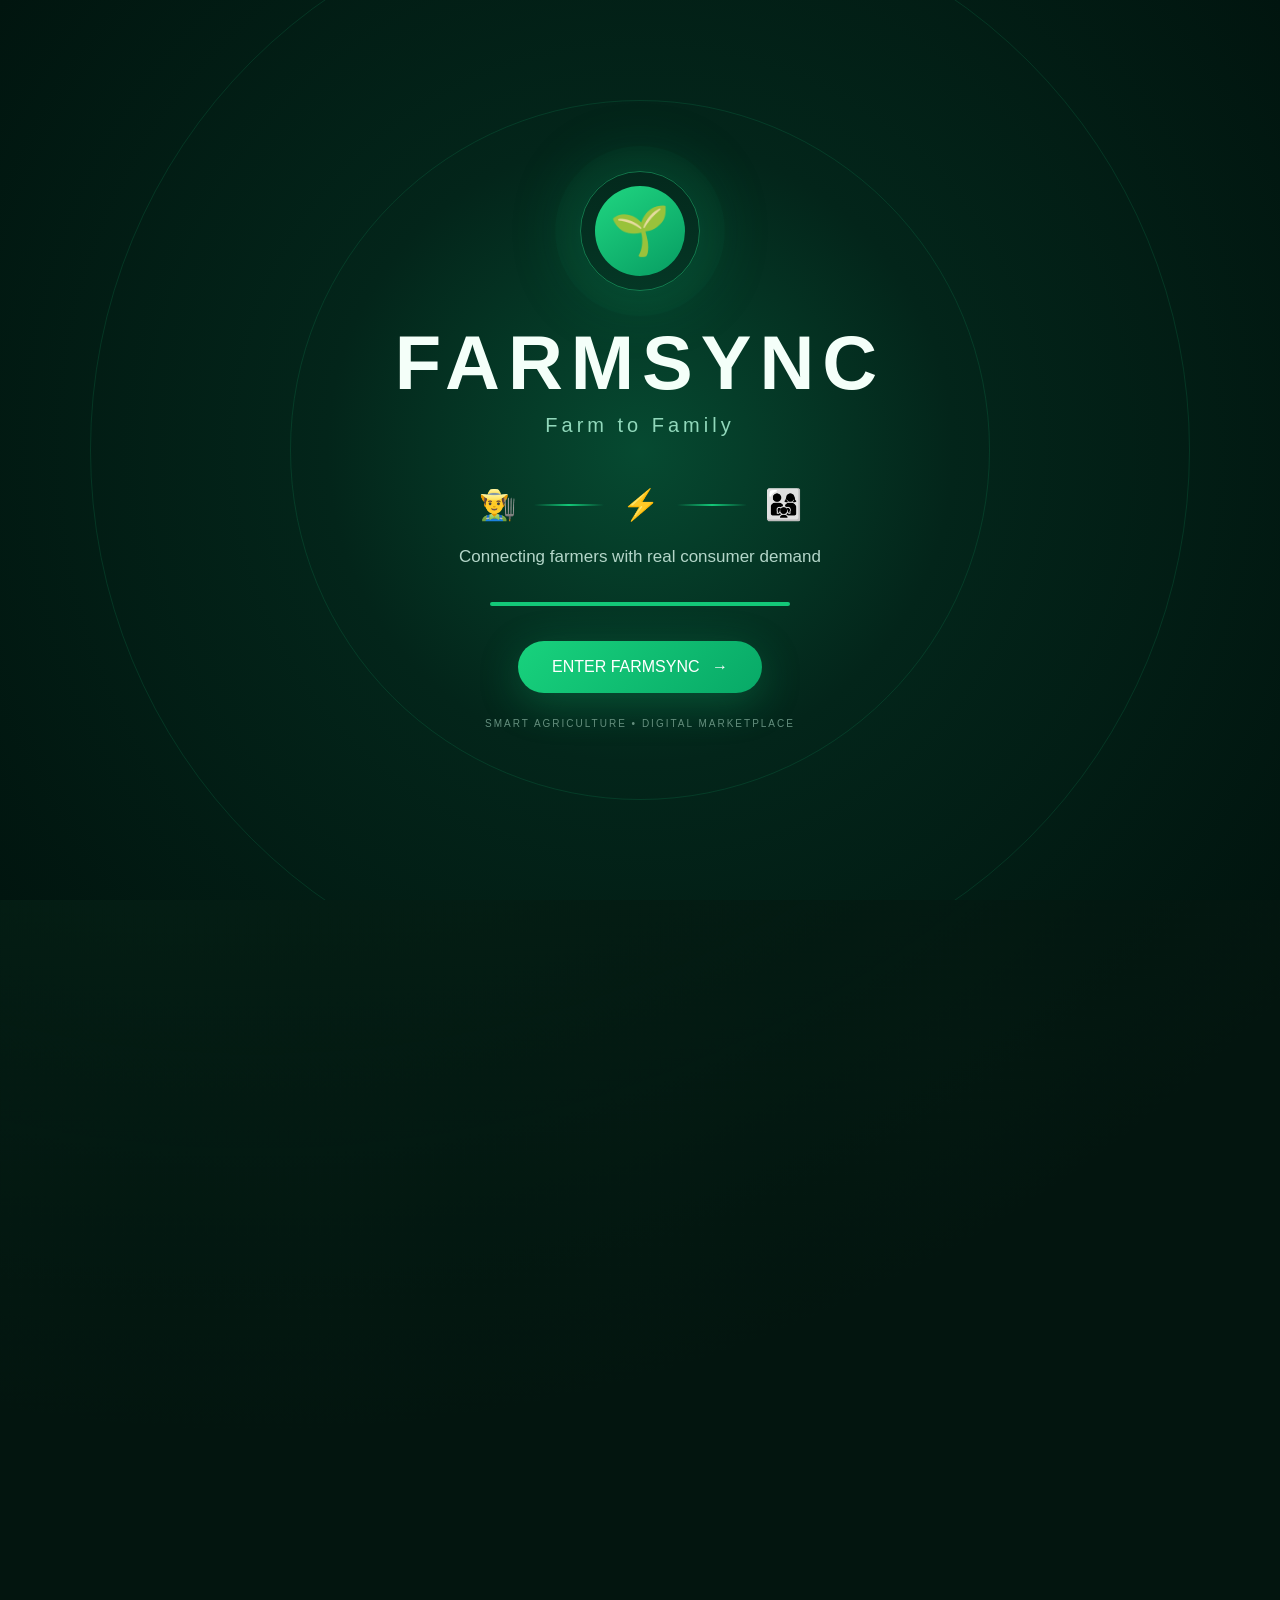
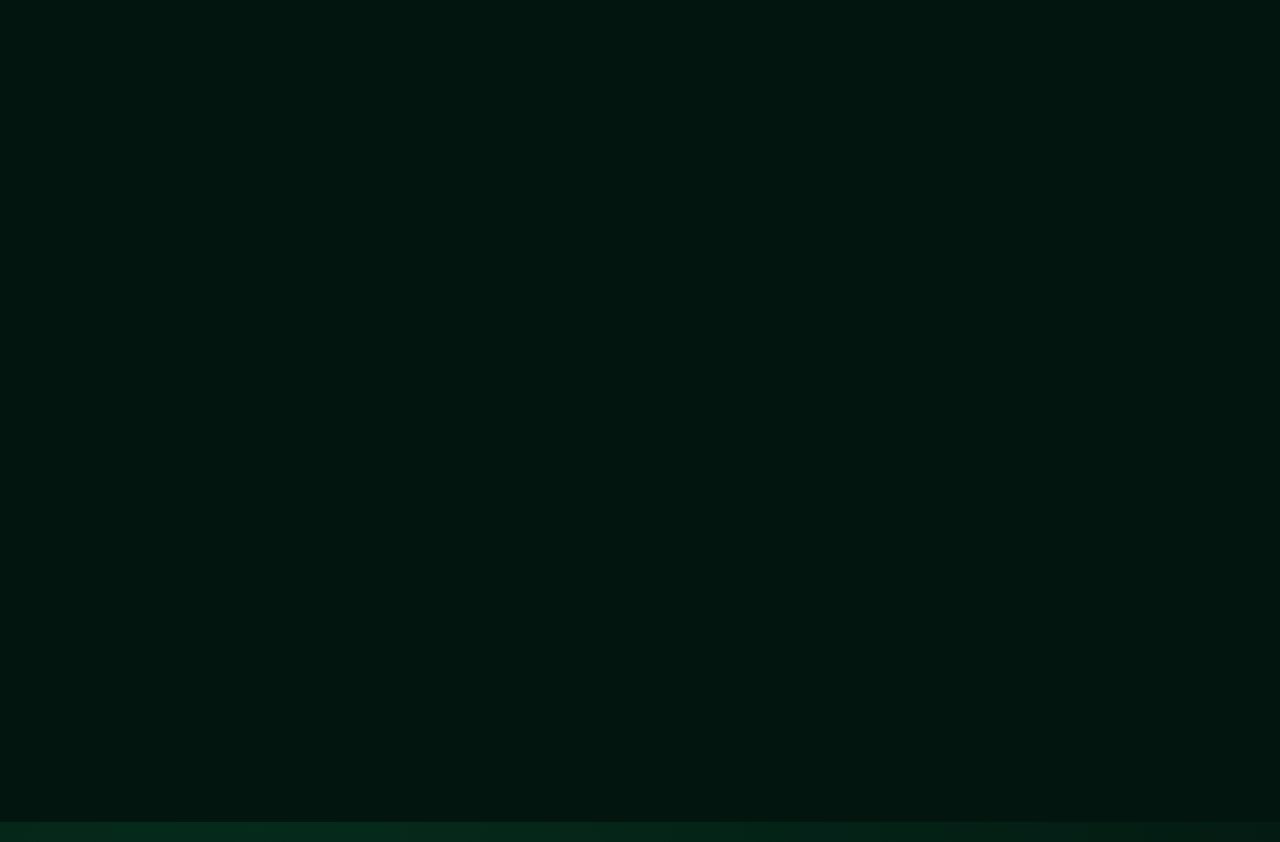
==== commit aba7b6f1: "Update index.html" ====
--- a/index.html
+++ b/index.html
@@ -1,122 +1,817 @@
 <!DOCTYPE html>
 <html lang="en">
 <head>
-  <meta charset="UTF-8">
-  <meta name="viewport" content="width=device-width, initial-scale=1.0">
-  <meta name="theme-color" content="#0b8f55">
-  <title>FARMSYNC | Farm to Family</title>
-  <link rel="stylesheet" href="style.css">
+    <meta charset="UTF-8">
+    <meta name="viewport" content="width=device-width, initial-scale=1.0">
+
+    <meta name="theme-color" content="#062d20">
+
+    <title>FARMSYNC | Farm to Family</title>
+
+    <link rel="stylesheet" href="./style.css">
 </head>
 
 <body>
 
-<!-- ================= ENTRY SCREEN ================= -->
-<div id="entryScreen" class="entry-screen">
-  <div class="entry-particles"></div>
-
-  <div class="entry-content">
-    <div class="logo-orbit">
-      <div class="farm-logo">🌱</div>
+<!-- =========================
+     DIGITAL ENTRANCE
+========================= -->
+
+<section id="splash" class="splash">
+
+    <div class="orb orb1"></div>
+    <div class="orb orb2"></div>
+
+    <div class="splash-content">
+
+        <div class="logo-ring">
+            <div class="logo">🌱</div>
+        </div>
+
+        <h1>FARMSYNC</h1>
+
+        <p class="tagline">Farm to Family</p>
+
+        <div class="connection-animation">
+            <span>👨‍🌾</span>
+            <i></i>
+            <b>⚡</b>
+            <i></i>
+            <span>👨‍👩‍👧</span>
+        </div>
+
+        <p class="splash-text">
+            Connecting farmers with real consumer demand
+        </p>
+
+        <div class="loading-line">
+            <div></div>
+        </div>
+
+        <button id="enterBtn" class="enter-btn">
+            ENTER FARMSYNC <span>→</span>
+        </button>
+
+        <p class="powered">
+            SMART AGRICULTURE • DIGITAL MARKETPLACE
+        </p>
+
     </div>
-
-    <div class="entry-brand">FARMSYNC</div>
-    <div class="entry-sub">Farm to Family</div>
-
-    <div class="network-animation">
-      <span>👨‍🌾</span>
-      <i></i>
-      <span>⚡</span>
-      <i></i>
-      <span>👨‍👩‍👧</span>
-    </div>
-
-    <p class="entry-text">
-      Connecting farmers with real consumer demand
-    </p>
-
-    <div class="loading-line">
-      <div></div>
-    </div>
-
-    <button id="enterBtn" class="enter-btn">
-      ENTER FARMSYNC →
-    </button>
-  </div>
+</section>
+
+
+<!-- =========================
+     MAIN APP
+========================= -->
+
+<main id="app" class="app">
+
+    <!-- TOP NAV -->
+
+    <header class="topbar">
+
+        <div class="brand">
+            <div class="mini-logo">🌱</div>
+
+            <div>
+                <strong>FARMSYNC</strong>
+                <small>Farm to Family</small>
+            </div>
+        </div>
+
+        <div class="live-status">
+            <span></span> LIVE
+        </div>
+
+    </header>
+
+
+    <!-- HERO -->
+
+    <section class="hero">
+
+        <div>
+            <span class="eyebrow">
+                🌾 SMART AGRICULTURE PLATFORM
+            </span>
+
+            <h1>
+                From Farm<br>
+                <span>to Family</span>
+            </h1>
+
+            <p>
+                Connect agricultural supply with real consumer demand
+                using intelligent digital matching.
+            </p>
+        </div>
+
+        <div class="hero-network">
+            👨‍🌾
+            <div class="network-line"></div>
+            ⚡
+            <div class="network-line"></div>
+            👨‍👩‍👧
+        </div>
+
+    </section>
+
+
+    <!-- ROLE SELECT -->
+
+    <section class="role-section">
+
+        <button id="farmerBtn" class="role-btn active">
+            🌾 Farmer
+        </button>
+
+        <button id="consumerBtn" class="role-btn">
+            🛒 Consumer
+        </button>
+
+    </section>
+
+
+    <!-- =========================
+         QUICK STATS
+    ========================= -->
+
+    <section class="stats-grid">
+
+        <div class="stat-card">
+            <span>👨‍🌾</span>
+            <small>Farmers Connected</small>
+            <strong id="farmerCount">12</strong>
+        </div>
+
+        <div class="stat-card">
+            <span>⚡</span>
+            <small>PowerPool Demand</small>
+            <strong id="demandValue">500 kg</strong>
+        </div>
+
+        <div class="stat-card">
+            <span>📦</span>
+            <small>Active Produce</small>
+            <strong id="produceCount">0</strong>
+        </div>
+
+        <div class="stat-card">
+            <span>🎯</span>
+            <small>Average Match</small>
+            <strong>92%</strong>
+        </div>
+
+    </section>
+
+
+    <!-- =========================
+         FARMER DASHBOARD
+    ========================= -->
+
+    <section id="farmerDashboard" class="dashboard">
+
+        <div class="section-heading">
+
+            <div>
+                <span class="section-label">FARMER NETWORK</span>
+                <h2>🌾 Farmer Dashboard</h2>
+            </div>
+
+            <span class="live-pill">● LIVE</span>
+
+        </div>
+
+
+        <!-- ADD PRODUCE -->
+
+        <div class="glass-card">
+
+            <div class="card-title">
+                <div>
+                    <span class="icon-box">➕</span>
+                    <div>
+                        <h3>Add Produce</h3>
+                        <p>List your fresh harvest</p>
+                    </div>
+                </div>
+            </div>
+
+
+            <div class="form-grid">
+
+                <div class="input-group">
+                    <label>Farmer Name</label>
+                    <input
+                        id="farmerName"
+                        type="text"
+                        placeholder="Enter farmer name">
+                </div>
+
+                <div class="input-group">
+                    <label>Location</label>
+                    <input
+                        id="farmerLocation"
+                        type="text"
+                        placeholder="Enter location">
+                </div>
+
+                <div class="input-group">
+                    <label>Crop / Produce</label>
+                    <select id="cropName">
+
+                        <option value="">Select produce</option>
+                        <option>Tomato</option>
+                        <option>Onion</option>
+                        <option>Potato</option>
+                        <option>Banana</option>
+                        <option>Carrot</option>
+                        <option>Brinjal</option>
+                        <option>Chilli</option>
+
+                    </select>
+                </div>
+
+                <div class="input-group">
+                    <label>Quantity (kg)</label>
+                    <input
+                        id="quantity"
+                        type="number"
+                        placeholder="Example: 100">
+                </div>
+
+                <div class="input-group">
+                    <label>Price / kg (₹)</label>
+                    <input
+                        id="price"
+                        type="number"
+                        placeholder="Example: 30">
+                </div>
+
+            </div>
+
+            <button id="addProduceBtn" class="primary-btn">
+                ➕ List My Produce
+            </button>
+
+        </div>
+
+
+        <!-- FARMER PRODUCE -->
+
+        <div class="glass-card">
+
+            <div class="section-heading compact">
+
+                <div>
+                    <span class="section-label">MY LISTINGS</span>
+                    <h3>Fresh Produce</h3>
+                </div>
+
+                <span id="farmerListingCount">0 Listings</span>
+
+            </div>
+
+            <div id="produceList" class="produce-list"></div>
+
+        </div>
+
+
+        <!-- POWERPOOL -->
+
+        <div class="powerpool-card">
+
+            <div class="power-header">
+
+                <div>
+                    <span class="section-label light">
+                        ⚡ SMART DEMAND ENGINE
+                    </span>
+
+                    <h2>PowerPool</h2>
+
+                    <p>
+                        Aggregating consumer demand in real time
+                    </p>
+                </div>
+
+                <div class="power-icon">⚡</div>
+
+            </div>
+
+
+            <div class="demand-meter">
+
+                <div class="meter-top">
+                    <span>Live Demand</span>
+                    <strong id="demandNumber">500 kg</strong>
+                </div>
+
+                <div class="meter">
+                    <div id="demandBar"></div>
+                </div>
+
+                <div class="meter-bottom">
+                    <span>0 kg</span>
+                    <span>1000 kg</span>
+                </div>
+
+            </div>
+
+
+            <div class="pool-stats">
+
+                <div>
+                    <strong id="consumerRequests">24</strong>
+                    <span>Consumer Requests</span>
+                </div>
+
+                <div>
+                    <strong>8</strong>
+                    <span>Farmers Matching</span>
+                </div>
+
+                <div>
+                    <strong id="supplyGap">0 kg</strong>
+                    <span>Supply Gap</span>
+                </div>
+
+            </div>
+
+
+            <div class="matching-animation">
+
+                <div class="match-node">
+                    👥
+                    <small>DEMAND</small>
+                </div>
+
+                <div class="match-flow">
+                    <span></span>
+                    <span></span>
+                    <span></span>
+                </div>
+
+                <div class="pool-center">
+                    ⚡
+                    <small>POWERPOOL</small>
+                </div>
+
+                <div class="match-flow">
+                    <span></span>
+                    <span></span>
+                    <span></span>
+                </div>
+
+                <div class="match-node">
+                    🌾
+                    <small>SUPPLY</small>
+                </div>
+
+            </div>
+
+        </div>
+
+
+        <!-- AI FORECAST -->
+
+        <div class="glass-card">
+
+            <div class="feature-heading">
+                <span>🤖</span>
+
+                <div>
+                    <h3>AI Demand Forecast</h3>
+                    <p>Demo prediction using market signals</p>
+                </div>
+            </div>
+
+            <button id="forecastBtn" class="secondary-btn">
+                🤖 Run AI Forecast
+            </button>
+
+            <div id="forecastResult" class="result-box">
+                Click "Run AI Forecast" to generate demo prediction.
+            </div>
+
+        </div>
+
+
+        <!-- RANDOM FARMERS -->
+
+        <div class="glass-card">
+
+            <div class="section-label">
+                👨‍🌾 FARM NETWORK
+            </div>
+
+            <h3>Nearby Farmer Network</h3>
+
+            <div id="randomFarmerGrid" class="people-grid"></div>
+
+        </div>
+
+    </section>
+
+
+    <!-- =========================
+         CONSUMER DASHBOARD
+    ========================= -->
+
+    <section
+        id="consumerDashboard"
+        class="dashboard hidden">
+
+        <div class="section-heading">
+
+            <div>
+                <span class="section-label">FAMILY MARKET</span>
+                <h2>🛒 Consumer Dashboard</h2>
+            </div>
+
+            <span class="live-pill">● LIVE</span>
+
+        </div>
+
+
+        <!-- SEARCH -->
+
+        <div class="search-box">
+
+            <span>🔎</span>
+
+            <input
+                id="searchInput"
+                type="search"
+                placeholder="Search tomato, onion, banana...">
+
+        </div>
+
+
+        <!-- DEMAND CREATOR -->
+
+        <div class="glass-card">
+
+            <div class="feature-heading">
+                <span>⚡</span>
+
+                <div>
+                    <h3>Create Demand</h3>
+                    <p>Your requirement joins the PowerPool</p>
+                </div>
+            </div>
+
+            <div class="form-grid">
+
+                <div class="input-group">
+                    <label>Consumer Name</label>
+
+                    <input
+                        id="consumerName"
+                        placeholder="Your name">
+                </div>
+
+                <div class="input-group">
+                    <label>Location</label>
+
+                    <input
+                        id="consumerLocation"
+                        placeholder="Your location">
+                </div>
+
+                <div class="input-group">
+                    <label>Required Produce</label>
+
+                    <select id="consumerCrop">
+
+                        <option>Tomato</option>
+                        <option>Onion</option>
+                        <option>Potato</option>
+                        <option>Banana</option>
+                        <option>Carrot</option>
+
+                    </select>
+                </div>
+
+                <div class="input-group">
+                    <label>Required Quantity</label>
+
+                    <input
+                        id="consumerQty"
+                        type="number"
+                        placeholder="kg">
+                </div>
+
+            </div>
+
+            <button
+                id="demandBtn"
+                class="primary-btn">
+
+                ⚡ Join PowerPool
+
+            </button>
+
+        </div>
+
+
+        <!-- PRODUCE MARKET -->
+
+        <div class="glass-card">
+
+            <div class="section-heading compact">
+
+                <div>
+                    <span class="section-label">
+                        FRESH FROM FARMERS
+                    </span>
+
+                    <h3>Available Produce</h3>
+                </div>
+
+                <span class="online-dot">
+                    ● Online
+                </span>
+
+            </div>
+
+            <div id="consumerProduceList"></div>
+
+        </div>
+
+
+        <!-- MULTIPLE MATCHING -->
+
+        <div class="match-card">
+
+            <div class="section-label light">
+                🎯 INTELLIGENT MATCHING
+            </div>
+
+            <h2>Multiple Farmer Matching</h2>
+
+            <p>
+                PowerPool can combine supply from multiple farmers
+                to satisfy aggregated demand.
+            </p>
+
+            <button
+                id="runMatchingBtn"
+                class="match-btn">
+
+                ⚡ Run Live Matching
+
+            </button>
+
+            <div id="matchingResult"></div>
+
+        </div>
+
+
+        <!-- RANDOM CONSUMERS -->
+
+        <div class="glass-card">
+
+            <span class="section-label">
+                👥 CONSUMER NETWORK
+            </span>
+
+            <h3>Active Consumer Requests</h3>
+
+            <div id="randomConsumerGrid"
+                 class="people-grid"></div>
+
+        </div>
+
+    </section>
+
+
+    <!-- =========================
+         SMART FEATURES
+    ========================= -->
+
+    <section class="features-section">
+
+        <div class="section-heading">
+
+            <div>
+                <span class="section-label">
+                    DIGITAL AGRICULTURE
+                </span>
+
+                <h2>Smart Features</h2>
+            </div>
+
+        </div>
+
+
+        <!-- LOCATION MATCH -->
+
+        <div class="feature-card">
+
+            <div class="feature-icon">📍</div>
+
+            <div>
+                <h3>Location Matching</h3>
+
+                <p>
+                    Match consumer demand with nearby farmer
+                    supply for efficient sourcing.
+                </p>
+            </div>
+
+            <span class="feature-status">
+                ACTIVE
+            </span>
+
+        </div>
+
+
+        <!-- DELIVERY -->
+
+        <div class="glass-card">
+
+            <div class="feature-heading">
+
+                <span>🚚</span>
+
+                <div>
+                    <h3>Delivery Tracking</h3>
+
+                    <p>Demo supply journey</p>
+                </div>
+
+            </div>
+
+
+            <div class="delivery-track">
+
+                <div class="delivery-step active">
+
+                    <div>🌾</div>
+
+                    <span>Farm</span>
+
+                </div>
+
+                <div class="delivery-line"></div>
+
+                <div class="delivery-step">
+
+                    <div>📦</div>
+
+                    <span>Collection</span>
+
+                </div>
+
+                <div class="delivery-line"></div>
+
+                <div class="delivery-step">
+
+                    <div>🚚</div>
+
+                    <span>Transit</span>
+
+                </div>
+
+                <div class="delivery-line"></div>
+
+                <div class="delivery-step">
+
+                    <div>🏠</div>
+
+                    <span>Family</span>
+
+                </div>
+
+            </div>
+
+            <button id="trackBtn"
+                    class="secondary-btn">
+
+                🚚 Start Tracking
+
+            </button>
+
+        </div>
+
+
+        <!-- QR -->
+
+        <div class="glass-card">
+
+            <div class="feature-heading">
+
+                <span>🔐</span>
+
+                <div>
+                    <h3>QR Traceability</h3>
+
+                    <p>Farm-to-family trace demo</p>
+                </div>
+
+            </div>
+
+            <button id="qrBtn"
+                    class="secondary-btn">
+
+                🔐 Generate Trace QR
+
+            </button>
+
+            <div id="qrResult"></div>
+
+        </div>
+
+
+        <!-- PRICE TREND -->
+
+        <div class="glass-card">
+
+            <div class="feature-heading">
+
+                <span>📈</span>
+
+                <div>
+                    <h3>Price Trend</h3>
+
+                    <p>Demo market price movement</p>
+                </div>
+
+            </div>
+
+            <div class="price-chart">
+
+                <div class="bar" style="height:45%">
+                    <span>₹24</span>
+                </div>
+
+                <div class="bar" style="height:60%">
+                    <span>₹27</span>
+                </div>
+
+                <div class="bar" style="height:50%">
+                    <span>₹25</span>
+                </div>
+
+                <div class="bar" style="height:72%">
+                    <span>₹30</span>
+                </div>
+
+                <div class="bar" style="height:82%">
+                    <span>₹32</span>
+                </div>
+
+                <div class="bar" style="height:68%">
+                    <span>₹29</span>
+                </div>
+
+            </div>
+
+            <div class="chart-labels">
+                <span>Mon</span>
+                <span>Tue</span>
+                <span>Wed</span>
+                <span>Thu</span>
+                <span>Fri</span>
+                <span>Sat</span>
+            </div>
+
+        </div>
+
+    </section>
+
+
+    <!-- FOOTER -->
+
+    <footer>
+
+        <div class="footer-logo">
+            🌱 FARMSYNC
+        </div>
+
+        <p>
+            Farm to Family • Connecting Farmers with Consumer Demand
+        </p>
+
+        <small>
+            College Smart Agriculture Demo • Prototype
+        </small>
+
+    </footer>
+
+</main>
+
+
+<!-- TOAST -->
+
+<div id="toast" class="toast">
+    <span>✓</span>
+    <p id="toastMessage">Success</p>
 </div>
 
 
-<!-- ================= APP ================= -->
-<div id="app" class="app hidden">
-
-  <!-- HEADER -->
-  <header class="topbar">
-    <div class="brand-mini">
-      <div class="mini-logo">🌱</div>
-      <div>
-        <b>FARMSYNC</b>
-        <small>Farm to Family</small>
-      </div>
-    </div>
-
-    <div class="live-status">
-      <span class="live-dot"></span> LIVE
-    </div>
-  </header>
-
-
-  <!-- ================= HOME ================= -->
-  <main id="homePage" class="page">
-
-    <section class="hero">
-      <div class="hero-glow"></div>
-
-      <span class="hero-badge">🌾 SMART AGRICULTURE PLATFORM</span>
-
-      <h1>
-        From <span>Farm</span><br>
-        to <span>Family</span>
-      </h1>
-
-      <p>
-        Directly connect agricultural supply with real consumer demand
-        using intelligent digital matching.
-      </p>
-
-      <div class="hero-buttons">
-        <button class="primary-btn" onclick="openRole('farmer')">
-          👨‍🌾 Farmer
-        </button>
-
-        <button class="secondary-btn" onclick="openRole('consumer')">
-          🛒 Consumer
-        </button>
-      </div>
-    </section>
-
-
-    <!-- LIVE NETWORK -->
-    <section class="network-card">
-      <div>
-        <small>LIVE FARM NETWORK</small>
-        <h2><span id="farmerCount">12</span> Farmers Connected</h2>
-      </div>
-
-      <div class="network-visual">
-        <div>👨‍🌾</div>
-        <div class="pulse-line"></div>
-        <div class="power-icon">⚡</div>
-        <div class="pulse-line"></div>
-        <div>🛒</div>
-      </div>
-    </section>
-
-
-    <!-- POWERPOOL PREVIEW -->
-    <section class="power-preview">
-
-      <div class="section-title">
-        <span>⚡</span>
-        <div>
-          <small>SMART DEMAND ENGINE</small>
-          <h2>PowerPool</h2>
-        </div
+<script src="./script.js"></script>
+
+</body>
+</html>
--- a/style.css
+++ b/style.css
@@ -1,1697 +1,1864 @@
-*{
-  box-sizing:border-box;
-  margin:0;
-  padding:0;
-}
-
-:root{
-  --green:#16803c;
-  --green-dark:#075c2a;
-  --green-light:#e9f8ed;
-  --lime:#a8dc65;
-  --yellow:#f5c84b;
-  --orange:#ef8f28;
-  --dark:#102318;
-  --muted:#66756b;
-  --white:#ffffff;
-  --border:#dce9df;
-  --shadow:0 18px 50px rgba(21,75,42,.10);
-}
-
-body{
-  font-family:"Inter",Arial,sans-serif;
-  background:#f6faf6;
-  color:var(--dark);
-  min-height:100vh;
-}
-
-
-/* ================= SPLASH ================= */
-
-.splash{
-  position:fixed;
-  inset:0;
-  z-index:9999;
-  background:
-    radial-gradient(circle at 50% 45%,#dff7d9 0,#f7fbf4 35%,#fff 75%);
-  display:flex;
-  flex-direction:column;
-  justify-content:center;
-  align-items:center;
-  overflow:hidden;
-  transition:.7s ease;
-}
-
-.splash.hide{
-  opacity:0;
-  visibility:hidden;
-}
-
-.splash-logo{
-  width:105px;
-  height:105px;
-  border-radius:30px;
-  display:flex;
-  align-items:center;
-  justify-content:center;
-  font-size:58px;
-  background:linear-gradient(145deg,#1c984b,#74bd47);
-  box-shadow:0 20px 50px rgba(22,128,60,.28);
-  animation:logoPop 1.2s ease infinite alternate;
-  position:relative;
-  z-index:2;
-}
-
-.splash h1{
-  margin-top:25px;
-  font-size:44px;
-  letter-spacing:3px;
-  color:#125b2d;
-}
-
-.splash p{
-  margin-top:5px;
-  color:#7a907e;
-  font-size:18px;
-}
-
-.splash small{
-  margin-top:15px;
-  color:#829087;
-}
-
-.loading-line{
-  width:180px;
-  height:4px;
-  background:#dcebdc;
-  border-radius:20px;
-  overflow:hidden;
-  margin-top:25px;
-}
-
-.loading-line span{
-  display:block;
-  height:100%;
-  width:0;
-  background:var(--green);
-  animation:loading 2.2s ease forwards;
-}
-
-.splash-orbit{
-  position:absolute;
-  border:1px solid rgba(22,128,60,.12);
-  border-radius:50%;
-}
-
-.orbit1{
-  width:500px;
-  height:500px;
-  animation:spin 12s linear infinite;
-}
-
-.orbit2{
-  width:750px;
-  height:750px;
-  animation:spin 18s linear infinite reverse;
-}
-
-
-/* ================= APP ================= */
-
-.app{
-  min-height:100vh;
-}
-
-.hidden{
-  display:none!important;
-}
-
-
-/* ================= NAVBAR ================= */
-
-.navbar{
-  height:76px;
-  padding:0 6%;
-  display:flex;
-  align-items:center;
-  justify-content:space-between;
-  background:rgba(255,255,255,.94);
-  backdrop-filter:blur(15px);
-  border-bottom:1px solid #e5eee7;
-  position:sticky;
-  top:0;
-  z-index:100;
-}
-
-.brand{
-  display:flex;
-  align-items:center;
-  gap:11px;
-  cursor:pointer;
-}
-
-.brand-icon{
-  width:45px;
-  height:45px;
-  display:flex;
-  align-items:center;
-  justify-content:center;
-  border-radius:13px;
-  background:linear-gradient(145deg,#1b984d,#80c957);
-  font-size:25px;
-}
-
-.brand strong{
-  display:block;
-  font-size:19px;
-  letter-spacing:1px;
-}
-
-.brand span{
-  display:block;
-  font-size:10px;
-  color:#849088;
-  margin-top:2px;
-}
-
-.nav-actions{
-  display:flex;
-  gap:7px;
-}
-
-.nav-actions button{
-  border:0;
-  background:transparent;
-  padding:10px 13px;
-  border-radius:10px;
-  cursor:pointer;
-  font-weight:600;
-  color:#516058;
-  transition:.25s;
-}
-
-.nav-actions button:hover{
-  background:#edf7ef;
-  color:var(--green);
-}
-
-.nav-actions .power-nav{
-  color:#a76800;
-  background:#fff7df;
-}
-
-
-/* ================= HOME HERO ================= */
-
-.hero{
-  min-height:650px;
-  padding:90px 8%;
-  display:grid;
-  grid-template-columns:1.05fr .95fr;
-  gap:70px;
-  align-items:center;
-  background:
-    radial-gradient(circle at 85% 20%,#dcf6d7,transparent 32%),
-    linear-gradient(135deg,#fbfef9,#f0f9f0);
-}
-
-.hero-content{
-  animation:slideUp .8s ease;
-}
-
-.live-badge{
-  display:inline-flex;
-  align-items:center;
-  gap:8px;
-  padding:8px 13px;
-  border-radius:30px;
-  background:#e5f7e8;
-  color:#24713d;
-  font-size:11px;
-  font-weight:800;
-  letter-spacing:.5px;
-}
-
-.pulse{
-  width:8px;
-  height:8px;
-  border-radius:50%;
-  background:#28a64d;
-  box-shadow:0 0 0 0 rgba(40,166,77,.5);
-  animation:pulse 1.6s infinite;
-}
-
-.hero h1{
-  font-size:68px;
-  line-height:1.03;
-  margin:23px 0;
-  letter-spacing:-3px;
-}
-
-.hero h1 span{
-  color:var(--green);
-}
-
-.hero p{
-  color:#63736a;
-  max-width:590px;
-  line-height:1.8;
-  font-size:17px;
-}
-
-.hero-buttons{
-  display:flex;
-  gap:12px;
-  margin-top:30px;
-}
+* {
+    box-sizing: border-box;
+    margin: 0;
+    padding: 0;
+}
+
+:root {
+    --green: #13c878;
+    --green2: #08a866;
+    --dark: #041b14;
+    --dark2: #062b20;
+    --card: #0b3528;
+    --text: #f4fff9;
+    --muted: #9bb9ad;
+    --line: rgba(255,255,255,.09);
+}
+
+html {
+    scroll-behavior: smooth;
+}
+
+body {
+    font-family:
+        Inter,
+        Arial,
+        Helvetica,
+        sans-serif;
+
+    background:
+        radial-gradient(
+            circle at 20% 0%,
+            rgba(19,200,120,.12),
+            transparent 35%
+        ),
+        #03150f;
+
+    color: var(--text);
+
+    min-height: 100vh;
+}
+
+
+/* =========================
+   SPLASH
+========================= */
+
+.splash {
+    position: fixed;
+    inset: 0;
+
+    z-index: 9999;
+
+    display: flex;
+    justify-content: center;
+    align-items: center;
+
+    overflow: hidden;
+
+    background:
+        radial-gradient(
+            circle at center,
+            #064a31 0%,
+            #03251a 40%,
+            #01150f 100%
+        );
+
+    transition:
+        opacity .7s ease,
+        visibility .7s ease;
+}
+
+.splash.hide {
+    opacity: 0;
+    visibility: hidden;
+    pointer-events: none;
+}
+
+.splash-content {
+    width: min(90%, 600px);
+    text-align: center;
+    position: relative;
+    z-index: 3;
+
+    animation: entrance .9s ease both;
+}
+
+@keyframes entrance {
+    from {
+        opacity: 0;
+        transform: translateY(30px) scale(.96);
+    }
+
+    to {
+        opacity: 1;
+        transform: translateY(0) scale(1);
+    }
+}
+
+.logo-ring {
+    width: 120px;
+    height: 120px;
+
+    margin: 0 auto 28px;
+
+    border-radius: 50%;
+
+    display: grid;
+    place-items: center;
+
+    border: 1px solid rgba(46,255,157,.35);
+
+    box-shadow:
+        0 0 0 25px rgba(19,200,120,.035),
+        0 0 70px rgba(19,200,120,.25);
+
+    animation: pulse 3s infinite;
+}
+
+@keyframes pulse {
+    50% {
+        transform: scale(1.05);
+    }
+}
+
+.logo {
+    width: 90px;
+    height: 90px;
+
+    border-radius: 50%;
+
+    display: grid;
+    place-items: center;
+
+    font-size: 48px;
+
+    background:
+        linear-gradient(
+            145deg,
+            #20d681,
+            #079c62
+        );
+}
+
+.splash h1 {
+    font-size: clamp(42px, 8vw, 76px);
+    letter-spacing: 8px;
+    font-weight: 700;
+}
+
+.tagline {
+    margin-top: 8px;
+
+    color: #91d8bb;
+
+    font-size: 20px;
+    letter-spacing: 4px;
+}
+
+.connection-animation {
+    margin: 50px auto 25px;
+
+    display: flex;
+    justify-content: center;
+    align-items: center;
+
+    gap: 18px;
+
+    font-size: 30px;
+}
+
+.connection-animation i {
+    width: 70px;
+    height: 2px;
+
+    display: block;
+
+    background: linear-gradient(
+        90deg,
+        transparent,
+        var(--green),
+        transparent
+    );
+
+    animation: energy 1.2s infinite;
+}
+
+.connection-animation i:nth-of-type(2) {
+    animation-delay: .4s;
+}
+
+@keyframes energy {
+    0% {
+        opacity: .2;
+        transform: scaleX(.3);
+    }
+
+    50% {
+        opacity: 1;
+        transform: scaleX(1);
+    }
+
+    100% {
+        opacity: .2;
+        transform: scaleX(.3);
+    }
+}
+
+.splash-text {
+    color: #b4d6c9;
+    font-size: 17px;
+}
+
+.loading-line {
+    width: 300px;
+    max-width: 80%;
+
+    height: 4px;
+
+    background: rgba(255,255,255,.1);
+
+    margin: 35px auto;
+
+    border-radius: 10px;
+
+    overflow: hidden;
+}
+
+.loading-line div {
+    width: 0;
+    height: 100%;
+
+    background: var(--green);
+
+    animation: load 2s ease forwards;
+}
+
+@keyframes load {
+    to {
+        width: 100%;
+    }
+}
+
+.enter-btn {
+    border: none;
+
+    padding: 17px 34px;
+
+    border-radius: 50px;
+
+    background:
+        linear-gradient(
+            135deg,
+            #18d27d,
+            #08a967
+        );
+
+    color: white;
+
+    font-size: 16px;
+
+    cursor: pointer;
+
+    box-shadow:
+        0 10px 40px rgba(19,200,120,.25);
+
+    transition: .25s;
+}
+
+.enter-btn:hover {
+    transform: translateY(-3px);
+    box-shadow:
+        0 15px 50px rgba(19,200,120,.4);
+}
+
+.enter-btn span {
+    margin-left: 8px;
+}
+
+.powered {
+    margin-top: 25px;
+
+    font-size: 10px;
+
+    letter-spacing: 2px;
+
+    color: #648f7e;
+}
+
+.orb {
+    position: absolute;
+
+    border-radius: 50%;
+
+    border: 1px solid rgba(30,220,140,.13);
+}
+
+.orb1 {
+    width: 700px;
+    height: 700px;
+}
+
+.orb2 {
+    width: 1100px;
+    height: 1100px;
+}
+
+
+/* =========================
+   APP
+========================= */
+
+.app {
+    width: min(1150px, 94%);
+    margin: auto;
+
+    opacity: 0;
+    transform: translateY(20px);
+
+    transition: .7s ease;
+
+    padding-bottom: 50px;
+}
+
+.app.show {
+    opacity: 1;
+    transform: translateY(0);
+}
+
+
+/* =========================
+   NAV
+========================= */
+
+.topbar {
+    height: 80px;
+
+    display: flex;
+    align-items: center;
+    justify-content: space-between;
+
+    border-bottom: 1px solid var(--line);
+}
+
+.brand {
+    display: flex;
+    align-items: center;
+    gap: 12px;
+}
+
+.mini-logo {
+    width: 44px;
+    height: 44px;
+
+    border-radius: 14px;
+
+    display: grid;
+    place-items: center;
+
+    background: linear-gradient(
+        135deg,
+        #1cd47f,
+        #087b50
+    );
+
+    font-size: 24px;
+}
+
+.brand strong {
+    display: block;
+    letter-spacing: 2px;
+}
+
+.brand small {
+    display: block;
+    color: var(--muted);
+    margin-top: 2px;
+}
+
+.live-status {
+    font-size: 12px;
+    color: #68e6aa;
+
+    display: flex;
+    gap: 7px;
+    align-items: center;
+}
+
+.live-status span {
+    width: 7px;
+    height: 7px;
+
+    border-radius: 50%;
+
+    background: var(--green);
+
+    box-shadow: 0 0 12px var(--green);
+
+    animation: blink 1s infinite;
+}
+
+@keyframes blink {
+    50% {
+        opacity: .3;
+    }
+}
+
+
+/* =========================
+   HERO
+========================= */
+
+.hero {
+    padding: 70px 0 35px;
+
+    display: grid;
+    grid-template-columns: 1fr auto;
+
+    align-items: center;
+
+    gap: 30px;
+}
+
+.eyebrow,
+.section-label {
+    color: #61dca5;
+
+    font-size: 11px;
+
+    letter-spacing: 2px;
+
+    font-weight: 700;
+}
+
+.hero h1 {
+    margin-top: 15px;
+
+    font-size: clamp(42px, 7vw, 75px);
+
+    line-height: .95;
+
+    letter-spacing: -3px;
+}
+
+.hero h1 span {
+    color: var(--green);
+}
+
+.hero p {
+    margin-top: 22px;
+
+    max-width: 620px;
+
+    color: var(--muted);
+
+    font-size: 17px;
+
+    line-height: 1.7;
+}
+
+.hero-network {
+    width: 230px;
+    height: 230px;
+
+    border-radius: 50%;
+
+    border: 1px solid rgba(19,200,120,.18);
+
+    display: flex;
+    align-items: center;
+    justify-content: center;
+
+    gap: 8px;
+
+    font-size: 28px;
+
+    background:
+        radial-gradient(
+            circle,
+            rgba(19,200,120,.13),
+            transparent 70%
+        );
+
+    animation: float 4s ease-in-out infinite;
+}
+
+@keyframes float {
+    50% {
+        transform: translateY(-10px);
+    }
+}
+
+.network-line {
+    width: 25px;
+    height: 2px;
+
+    background: var(--green);
+}
+
+
+/* =========================
+   ROLES
+========================= */
+
+.role-section {
+    display: flex;
+    gap: 10px;
+
+    margin: 15px 0 25px;
+}
+
+.role-btn {
+    border: 1px solid var(--line);
+
+    background: rgba(255,255,255,.035);
+
+    color: #a8c6ba;
+
+    padding: 13px 25px;
+
+    border-radius: 30px;
+
+    cursor: pointer;
+
+    font-size: 14px;
+
+    transition: .25s;
+}
+
+.role-btn.active,
+.role-btn:hover {
+    color: white;
+
+    border-color: var(--green);
+
+    background:
+        rgba(19,200,120,.14);
+
+    box-shadow:
+        0 0 25px rgba(19,200,120,.1);
+}
+
+
+/* =========================
+   STATS
+========================= */
+
+.stats-grid {
+    display: grid;
+
+    grid-template-columns:
+        repeat(4, 1fr);
+
+    gap: 14px;
+
+    margin-bottom: 35px;
+}
+
+.stat-card {
+    padding: 20px;
+
+    border: 1px solid var(--line);
+
+    border-radius: 18px;
+
+    background:
+        rgba(255,255,255,.035);
+
+    transition: .25s;
+}
+
+.stat-card:hover {
+    transform: translateY(-4px);
+
+    border-color:
+        rgba(19,200,120,.3);
+}
+
+.stat-card span {
+    font-size: 23px;
+}
+
+.stat-card small {
+    display: block;
+
+    color: var(--muted);
+
+    margin-top: 10px;
+}
+
+.stat-card strong {
+    display: block;
+
+    margin-top: 5px;
+
+    font-size: 25px;
+
+    color: white;
+}
+
+
+/* =========================
+   DASHBOARD
+========================= */
+
+.dashboard {
+    animation: pageIn .5s ease;
+}
+
+@keyframes pageIn {
+    from {
+        opacity: 0;
+        transform: translateY(15px);
+    }
+
+    to {
+        opacity: 1;
+        transform: translateY(0);
+    }
+}
+
+.hidden {
+    display: none !important;
+}
+
+.section-heading {
+    display: flex;
+
+    align-items: center;
+
+    justify-content: space-between;
+
+    margin: 25px 0 16px;
+}
+
+.section-heading h2 {
+    margin-top: 6px;
+
+    font-size: 27px;
+}
+
+.compact {
+    margin: 0 0 20px;
+}
+
+.compact h3 {
+    margin-top: 5px;
+}
+
+.live-pill {
+    padding: 7px 12px;
+
+    border-radius: 20px;
+
+    background:
+        rgba(19,200,120,.1);
+
+    color: #54dc9c;
+
+    font-size: 10px;
+}
+
+
+/* =========================
+   CARDS
+========================= */
+
+.glass-card,
+.feature-card {
+    padding: 24px;
+
+    border-radius: 22px;
+
+    border: 1px solid var(--line);
+
+    background:
+        linear-gradient(
+            145deg,
+            rgba(12,56,42,.88),
+            rgba(6,34,25,.75)
+        );
+
+    margin-bottom: 18px;
+}
+
+.card-title,
+.feature-heading {
+    display: flex;
+
+    align-items: center;
+
+    gap: 12px;
+
+    margin-bottom: 22px;
+}
+
+.card-title > div,
+.feature-heading {
+    display: flex;
+    align-items: center;
+    gap: 12px;
+}
+
+.card-title h3,
+.feature-heading h3 {
+    font-size: 18px;
+}
+
+.card-title p,
+.feature-heading p {
+    margin-top: 4px;
+
+    color: var(--muted);
+
+    font-size: 13px;
+}
+
+.icon-box,
+.feature-icon {
+    width: 43px;
+    height: 43px;
+
+    border-radius: 13px;
+
+    display: grid;
+    place-items: center;
+
+    background:
+        rgba(19,200,120,.12);
+}
+
+
+/* =========================
+   FORMS
+========================= */
+
+.form-grid {
+    display: grid;
+
+    grid-template-columns:
+        repeat(2, 1fr);
+
+    gap: 15px;
+
+    margin-bottom: 18px;
+}
+
+.input-group label {
+    display: block;
+
+    margin-bottom: 7px;
+
+    color: #91b4a5;
+
+    font-size: 12px;
+}
+
+.input-group input,
+.input-group select {
+    width: 100%;
+
+    padding: 13px 14px;
+
+    border-radius: 12px;
+
+    border: 1px solid var(--line);
+
+    outline: none;
+
+    background: rgba(0,0,0,.2);
+
+    color: white;
+
+    font-size: 14px;
+}
+
+.input-group select option {
+    background: #082b20;
+}
+
+.input-group input:focus,
+.input-group select:focus {
+    border-color: var(--green);
+
+    box-shadow:
+        0 0 0 3px rgba(19,200,120,.08);
+}
+
+
+/* =========================
+   BUTTONS
+========================= */
 
 .primary-btn,
-.secondary-btn{
-  border:0;
-  padding:13px 19px;
-  border-radius:12px;
-  font-weight:800;
-  cursor:pointer;
-  transition:.25s;
-}
-
-.primary-btn{
-  background:linear-gradient(135deg,#16803c,#23994d);
-  color:white;
-  box-shadow:0 10px 25px rgba(22,128,60,.2);
-}
-
-.primary-btn:hover{
-  transform:translateY(-3px);
-  box-shadow:0 15px 30px rgba(22,128,60,.3);
-}
-
-.secondary-btn{
-  background:white;
-  color:#185e31;
-  border:1px solid #cfe0d2;
-}
-
-.secondary-btn:hover{
-  background:#edf7ef;
-}
-
-.hero-stats{
-  display:flex;
-  gap:40px;
-  margin-top:45px;
-}
-
-.hero-stats strong{
-  display:block;
-  font-size:25px;
-  color:#174e2c;
-}
-
-.hero-stats span{
-  font-size:12px;
-  color:#758279;
-}
-
-
-/* NETWORK */
-
-.network-card{
-  background:white;
-  border:1px solid #e0ebe1;
-  border-radius:28px;
-  padding:35px;
-  box-shadow:var(--shadow);
-  animation:float 4s ease-in-out infinite;
-}
-
-.network-title{
-  font-weight:800;
-  display:flex;
-  gap:9px;
-  align-items:center;
-  padding-bottom:22px;
-  border-bottom:1px solid #edf2ed;
-}
-
-.network{
-  display:flex;
-  align-items:center;
-  justify-content:center;
-  margin:65px 0;
-}
-
-.network-node{
-  width:100px;
-  height:100px;
-  border-radius:50%;
-  display:flex;
-  flex-direction:column;
-  align-items:center;
-  justify-content:center;
-  font-size:30px;
-  border:5px solid white;
-  box-shadow:0 10px 30px rgba(0,0,0,.1);
-  position:relative;
-  z-index:2;
-}
-
-.network-node span{
-  font-size:11px;
-  font-weight:800;
-  margin-top:6px;
-}
-
-.farmer-node{
-  background:#e8f7e5;
-}
-
-.pool-node{
-  background:#fff4ce;
-  transform:scale(1.15);
-}
-
-.consumer-node{
-  background:#e9f1ff;
-}
-
-.network-line{
-  width:65px;
-  height:3px;
-  background:#d7e5d9;
-  position:relative;
-  overflow:hidden;
-}
-
-.network-line i{
-  position:absolute;
-  width:25px;
-  height:100%;
-  background:#39a75b;
-  animation:flow 1.3s linear infinite;
-}
-
-.network-status{
-  text-align:center;
-  padding:12px;
-  background:#f2faf3;
-  border-radius:10px;
-  color:#34704a;
-  font-size:12px;
-}
-
-.green-dot{
-  display:inline-block;
-  width:7px;
-  height:7px;
-  background:#28a64d;
-  border-radius:50%;
-  margin-right:5px;
-}
-
-
-/* ================= FEATURES ================= */
-
-.features-section{
-  padding:90px 8%;
-  background:white;
-}
-
-.section-heading{
-  text-align:center;
-  margin-bottom:45px;
-}
-
-.section-heading span,
-.mini-label{
-  color:#2a8a48;
-  font-size:10px;
-  font-weight:900;
-  letter-spacing:1.4px;
-}
-
-.section-heading h2{
-  font-size:36px;
-  margin-top:10px;
-}
-
-.feature-grid{
-  display:grid;
-  grid-template-columns:repeat(3,1fr);
-  gap:18px;
-}
-
-.feature-card{
-  padding:27px;
-  border:1px solid #e1ebe2;
-  border-radius:18px;
-  transition:.3s;
-  background:white;
-}
-
-.feature-card:hover{
-  transform:translateY(-7px);
-  box-shadow:var(--shadow);
-}
-
-.feature-icon{
-  width:52px;
-  height:52px;
-  display:flex;
-  align-items:center;
-  justify-content:center;
-  border-radius:15px;
-  background:#eef8ef;
-  font-size:25px;
-  margin-bottom:18px;
-}
-
-.power-feature{
-  border-color:#ead89c;
-  background:linear-gradient(145deg,#fffdf3,#fff9df);
-}
-
-.feature-card h3{
-  margin-bottom:9px;
-}
-
-.feature-card p{
-  color:#738077;
-  font-size:13px;
-  line-height:1.6;
-}
-
-
-/* ================= DIFFERENCE ================= */
-
-.why-section{
-  padding:90px 8%;
-  display:grid;
-  grid-template-columns:.8fr 1.2fr;
-  gap:70px;
-  align-items:center;
-  background:#f3f9f3;
-}
-
-.why-section h2{
-  font-size:40px;
-  line-height:1.15;
-  margin:13px 0 18px;
-}
-
-.why-section h2 span{
-  color:var(--green);
-}
-
-.why-section p{
-  color:#66746c;
-  line-height:1.8;
-  max-width:450px;
-}
-
-.comparison{
-  display:flex;
-  align-items:center;
-  gap:15px;
-}
-
-.traditional,
-.farmsync-box{
-  flex:1;
-  padding:25px;
-  border-radius:18px;
-  background:white;
-  border:1px solid #e2e9e2;
-}
-
-.farmsync-box{
-  border:2px solid #7acb8b;
-  background:#f8fff8;
-}
-
-.traditional > span,
-.farmsync-box > span{
-  font-size:10px;
-  font-weight:900;
-  color:#7c8980;
-}
-
-.comparison div div{
-  padding:11px;
-  margin-top:10px;
-  background:#f6f8f6;
-  border-radius:9px;
-  font-size:12px;
-}
-
-.farmsync-box div{
-  background:#e8f7eb!important;
-}
-
-.arrow-big{
-  font-size:28px;
-  color:var(--green);
-}
-
-
-/* ================= DASHBOARD ================= */
-
-.page{
-  padding:50px 7%;
-  max-width:1500px;
-  margin:auto;
-  animation:pageIn .45s ease;
-}
-
-.dashboard-header{
-  display:flex;
-  justify-content:space-between;
-  align-items:center;
-  margin-bottom:30px;
-}
-
-.dashboard-header h1{
-  font-size:36px;
-  margin:8px 0;
-}
-
-.dashboard-header p{
-  color:#718078;
-}
-
-.dashboard-label{
-  color:#2a8a48;
-  font-size:10px;
-  font-weight:900;
-  letter-spacing:1.5px;
-}
-
-.back-btn{
-  border:0;
-  background:#edf6ed;
-  padding:9px 13px;
-  border-radius:10px;
-  cursor:pointer;
-  color:#28673b;
-  margin-bottom:18px;
-}
-
-.profile-chip{
-  background:white;
-  border:1px solid var(--border);
-  padding:12px 17px;
-  border-radius:30px;
-  font-weight:700;
-}
-
-
-/* STATS */
-
-.stats-grid{
-  display:grid;
-  grid-template-columns:repeat(4,1fr);
-  gap:16px;
-  margin-bottom:20px;
-}
-
-.stat-card{
-  background:white;
-  border:1px solid var(--border);
-  border-radius:18px;
-  padding:22px;
-  box-shadow:0 5px 20px rgba(20,80,40,.04);
-}
-
-.stat-card > span{
-  font-size:23px;
-}
-
-.stat-card small{
-  display:block;
-  margin-top:12px;
-  color:#7b887f;
-}
-
-.stat-card strong{
-  display:block;
-  margin-top:5px;
-  font-size:25px;
-}
-
-.power-stat{
-  background:#fffdf1;
-  border-color:#eddda3;
-}
-
-
-/* DASHBOARD CARD */
-
-.dashboard-card{
-  background:white;
-  border:1px solid var(--border);
-  border-radius:20px;
-  padding:27px;
-  margin-bottom:20px;
-  box-shadow:0 5px 25px rgba(30,80,40,.04);
-}
-
-.card-heading{
-  display:flex;
-  align-items:center;
-  justify-content:space-between;
-  margin-bottom:23px;
-}
-
-.card-heading h2{
-  margin-top:5px;
-}
-
-.live-tag,
-.pool-live{
-  font-size:10px;
-  font-weight:900;
-  color:#218040;
-  background:#eaf7ed;
-  padding:7px 10px;
-  border-radius:20px;
-}
-
-
-/* FORM */
-
-.produce-form{
-  display:grid;
-  grid-template-columns:repeat(2,1fr);
-  gap:16px;
-}
-
-.input-group label{
-  display:block;
-  font-size:12px;
-  font-weight:700;
-  margin-bottom:7px;
-}
-
-.input-group input,
-.input-group select,
-.demand-form input,
-.demand-form select,
-.search-input input{
-  width:100%;
-  padding:13px;
-  border:1px solid #d8e5da;
-  border-radius:10px;
-  outline:none;
-  background:#fbfdfb;
-  font:inherit;
-}
-
-.input-group input:focus,
-.input-group select:focus,
-.demand-form input:focus,
-.demand-form select:focus,
-.search-input input:focus{
-  border-color:#57ad6b;
-  box-shadow:0 0 0 3px #e8f6ea;
-}
-
-.submit-btn{
-  align-self:end;
-  height:47px;
-}
-
-
-/* LISTINGS */
-
-.listing-grid,
-.consumer-listings{
-  display:grid;
-  grid-template-columns:repeat(3,1fr);
-  gap:14px;
-}
-
-.produce-card{
-  border:1px solid #dfebe1;
-  border-radius:16px;
-  padding:18px;
-  background:#fcfefc;
-  transition:.3s;
-}
-
-.produce-card:hover{
-  transform:translateY(-4px);
-  box-shadow:var(--shadow);
-}
-
-.produce-top{
-  display:flex;
-  justify-content:space-between;
-  align-items:center;
-}
-
-.crop-icon{
-  font-size:34px;
-}
-
-.match-badge{
-  background:#e5f7e9;
-  color:#23793e;
-  padding:5px 8px;
-  font-size:10px;
-  border-radius:8px;
-  font-weight:800;
-}
-
-.produce-card h3{
-  margin:10px 0 5px;
-}
-
-.location{
-  font-size:12px;
-  color:#78857c;
-}
-
-.produce-bottom{
-  display:flex;
-  justify-content:space-between;
-  margin-top:16px;
-  padding-top:13px;
-  border-top:1px solid #e9efea;
-}
-
-.produce-bottom strong{
-  color:#1d7338;
-}
-
-
-/* DEMAND METER */
-
-.demand-meter{
-  padding:20px;
-  background:#f7fbf7;
-  border-radius:15px;
-}
-
-.meter-info,
-.meter-bottom{
-  display:flex;
-  justify-content:space-between;
-  align-items:center;
-}
-
-.meter-info span{
-  font-weight:700;
-}
-
-.meter-info strong{
-  color:#c47d00;
-}
-
-.meter{
-  height:15px;
-  background:#e3ebe4;
-  border-radius:20px;
-  margin:15px 0 7px;
-  overflow:hidden;
-}
-
-.meter span{
-  display:block;
-  height:100%;
-  width:50%;
-  background:linear-gradient(90deg,#eab22d,#f08a26);
-  border-radius:20px;
-  transition:1s;
-}
-
-.meter-bottom{
-  font-size:10px;
-  color:#859188;
-}
-
-
-/* MATCHES */
-
-.matches{
-  margin-top:17px;
-  display:grid;
-  gap:10px;
-}
-
-.match-row{
-  display:grid;
-  grid-template-columns:1.5fr .8fr .8fr .8fr;
-  align-items:center;
-  padding:13px;
-  border-radius:11px;
-  background:#f7faf7;
-  font-size:12px;
-}
-
-.score{
-  font-weight:900;
-  color:#218040;
-}
-
-
-/* ================= CONSUMER ================= */
-
-.search-box{
-  display:flex;
-  justify-content:space-between;
-  align-items:center;
-  background:linear-gradient(120deg,#eaf8e9,#f9fcf8);
-  padding:28px;
-  border-radius:20px;
-  margin-bottom:20px;
-  border:1px solid #d9e9db;
-}
-
-.search-box h2{
-  margin-top:5px;
-}
-
-.search-input{
-  display:flex;
-  align-items:center;
-  gap:10px;
-  background:white;
-  border:1px solid #d8e5da;
-  border-radius:12px;
-  padding-left:13px;
-  width:400px;
-}
-
-.search-input input{
-  border:0;
-  box-shadow:none!important;
-  background:transparent;
-}
-
-.demand-form{
-  display:grid;
-  grid-template-columns:1fr 1fr 1.2fr auto;
-  gap:10px;
-}
-
-.success-message{
-  margin-top:15px;
-  padding:12px;
-  border-radius:10px;
-  background:#e8f7eb;
-  color:#26713c;
-  font-size:12px;
-  font-weight:700;
-}
-
-.consumer-card{
-  display:flex;
-  flex-direction:column;
-  gap:13px;
-  border:1px solid #e0ebe1;
-  border-radius:16px;
-  padding:18px;
-  transition:.3s;
-}
-
-.consumer-card:hover{
-  transform:translateY(-4px);
-  box-shadow:var(--shadow);
-}
-
-.farmer-info{
-  display:flex;
-  gap:12px;
-  align-items:center;
-}
-
-.avatar{
-  width:44px;
-  height:44px;
-  border-radius:50%;
-  background:#e9f6e7;
-  display:flex;
-  align-items:center;
-  justify-content:center;
-  font-size:22px;
-}
-
-.farmer-info strong{
-  display:block;
-}
-
-.farmer-info small{
-  color:#78857c;
-}
-
-.consumer-product{
-  display:flex;
-  justify-content:space-between;
-  align-items:center;
-}
-
-.consumer-product strong{
-  color:#197338;
-  font-size:20px;
-}
-
-.connect-btn{
-  width:100%;
-  padding:10px;
-  border:0;
-  border-radius:9px;
-  background:#edf7ef;
-  color:#24723b;
-  font-weight:800;
-  cursor:pointer;
-}
-
-.connect-btn:hover{
-  background:#d9f0dd;
-}
-
-
-/* ================= PRICE CHART ================= */
-
-.price-chart{
-  padding:15px;
-}
-
-.chart-bars{
-  height:190px;
-  display:flex;
-  align-items:end;
-  justify-content:space-around;
-  gap:25px;
-  border-bottom:1px solid #dce7de;
-  padding:0 20px;
-}
-
-.bar{
-  width:50px;
-  min-height:30px;
-  background:linear-gradient(to top,#a8d873,#2a9850);
-  border-radius:8px 8px 0 0;
-  position:relative;
-  animation:barGrow .8s ease;
-}
-
-.bar span{
-  position:absolute;
-  top:-22px;
-  width:100%;
-  text-align:center;
-  font-size:10px;
-  font-weight:800;
-}
-
-.active-bar{
-  box-shadow:0 0 0 3px #dff3e2;
-}
-
-.chart-labels{
-  display:flex;
-  justify-content:space-around;
-  padding:10px 15px 0;
-  color:#7d8980;
-  font-size:10px;
-}
-
-
-/* ================= POWERPOOL ================= */
-
-.power-header{
-  margin-bottom:30px;
-}
-
-.power-live-indicator{
-  background:#fff8df;
-  color:#a56d00;
-  border:1px solid #ead89e;
-  padding:11px 15px;
-  border-radius:30px;
-  font-size:11px;
-  font-weight:900;
-  display:flex;
-  align-items:center;
-  gap:7px;
-}
-
-.powerpool-hero{
-  display:grid;
-  grid-template-columns:1.5fr 1fr 1fr;
-  gap:15px;
-  margin-bottom:20px;
-}
-
-.power-stat-large,
-.gap-card,
-.forecast-card{
-  padding:28px;
-  border-radius:20px;
-  border:1px solid var(--border);
-  background:white;
-}
-
-.power-stat-large{
-  display:flex;
-  align-items:center;
-  gap:18px;
-  background:linear-gradient(135deg,#fffdf1,#fff8dc);
-  border-color:#ead89b;
-}
-
-.power-stat-large > span{
-  font-size:45px;
-}
-
-.power-stat-large small,
-.gap-card small,
-.forecast-card small{
-  font-size:10px;
-  font-weight:900;
-  color:#78857c;
-  display:block;
-}
-
-.power-stat-large strong{
-  display:block;
-  font-size:35px;
-  margin-top:5px;
-  color:#b97500;
-}
-
-.gap-card{
-  background:#fff7f1;
-  border-color:#f0d8c7;
-}
-
-.gap-card strong,
-.forecast-card strong{
-  display:block;
-  font-size:27px;
-  margin:7px 0;
-}
-
-.gap-card strong{
-  color:#d66e29;
-}
-
-.gap-card span,
-.forecast-card span{
-  font-size:11px;
-  color:#7d8980;
-}
-
-.forecast-card{
-  background:#f1f9ef;
-}
-
-
-/* MATCHING */
-
-.matching-card{
-  background:#0e2c19;
-  color:white;
-  border-radius:22px;
-  padding:28px;
-  margin-bottom:20px;
-  overflow:hidden;
-  position:relative;
-}
-
-.matching-card .mini-label{
-  color:#8ed89d;
-}
-
-.matching-card h2{
-  margin-top:5px;
-}
-
-.matching-animation{
-  min-height:330px;
-  display:grid;
-  grid-template-columns:1fr .7fr 1fr;
-  align-items:center;
-  gap:30px;
-  margin-top:25px;
-}
-
-.match-column{
-  display:flex;
-  flex-direction:column;
-  gap:10px;
-}
-
-.match-column h3{
-  font-size:13px;
-  margin-bottom:10px;
-}
-
-.demand-bubble,
-.supply-bubble{
-  padding:14px;
-  border-radius:12px;
-  background:rgba(255,255,255,.09);
-  border:1px solid rgba(255,255,255,.12);
-  display:flex;
-  justify-content:space-between;
-  align-items:center;
-}
-
-.demand-bubble strong,
-.supply-bubble strong{
-  color:#b8e57c;
-}
-
-.demand-bubble span,
-.supply-bubble span{
-  font-size:10px;
-  color:#aebdb2;
-}
-
-.demand-bubble.small{
-  width:85%;
-}
-
-.matching-core{
-  display:flex;
-  flex-direction:column;
-  align-items:center;
-  justify-content:center;
-  position:relative;
-}
-
-.core-circle{
-  width:115px;
-  height:115px;
-  border-radius:50%;
-  background:linear-gradient(145deg,#f4ca43,#ee8b27);
-  display:flex;
-  align-items:center;
-  justify-content:center;
-  font-size:45px;
-  box-shadow:0 0 60px rgba(242,181,53,.35);
-  position:relative;
-  z-index:2;
-  animation:powerPulse 2s infinite;
-}
-
-.core-ring{
-  position:absolute;
-  width:170px;
-  height:170px;
-  border:1px solid rgba(243,195,68,.5);
-  border-radius:50%;
-  animation:ring 2.5s infinite;
-}
-
-.matching-core > span{
-  margin-top:18px;
-  font-size:10px;
-  font-weight:900;
-  text-align:center;
-  color:#f4ca43;
-  letter-spacing:2px;
-}
-
-
-/* POWER MATCHES */
-
-.power-matches{
-  display:grid;
-  gap:10px;
-}
-
-.power-match{
-  display:grid;
-  grid-template-columns:1.3fr .8fr .8fr .8fr;
-  align-items:center;
-  padding:15px;
-  background:#f7faf7;
-  border-radius:12px;
-}
-
-.power-match .farmer-name{
-  font-weight:800;
-}
-
-.power-match small{
-  display:block;
-  color:#7b877e;
-  margin-top:3px;
-}
-
-.match-percent{
-  font-size:16px;
-  font-weight:900;
-  color:#248040;
-}
-
-
-/* FORECAST */
-
-.forecast-panel{
-  display:flex;
-  align-items:center;
-  gap:20px;
-  background:linear-gradient(120deg,#e9f8e9,#f8fff5);
-  border:1px solid #d0e7d2;
-  border-radius:20px;
-  padding:25px;
-  margin-bottom:20px;
-}
-
-.forecast-icon{
-  width:65px;
-  height:65px;
-  display:flex;
-  align-items:center;
-  justify-content:center;
-  border-radius:18px;
-  background:white;
-  font-size:32px;
-}
-
-.forecast-panel h2{
-  margin:5px 0;
-}
-
-.forecast-panel p{
-  color:#6e7c73;
-  font-size:12px;
-  line-height:1.6;
-}
-
-.forecast-number{
-  margin-left:auto;
-  font-size:35px;
-  font-weight:900;
-  color:#258045;
-}
-
-
-/* DELIVERY */
-
-.delivery-track{
-  display:flex;
-  align-items:center;
-  justify-content:center;
-  padding:25px 5px;
-}
-
-.delivery-step{
-  text-align:center;
-  color:#87938a;
-  min-width:100px;
-}
-
-.delivery-step div{
-  width:50px;
-  height:50px;
-  margin:auto;
-  display:flex;
-  align-items:center;
-  justify-content:center;
-  border-radius:50%;
-  background:#edf2ee;
-  font-size:23px;
-}
-
-.delivery-step span{
-  display:block;
-  font-size:10px;
-  margin-top:8px;
-}
-
-.delivery-step.active{
-  color:#24783d;
-}
-
-.delivery-step.active div{
-  background:#dff4e2;
-}
-
-.delivery-line{
-  height:3px;
-  width:90px;
-  background:#e2e9e3;
-}
-
-.active-line{
-  background:#62b86f;
-}
-
-
-/* QR */
-
-.qr-section{
-  display:flex;
-  align-items:center;
-  gap:25px;
-  background:#0e2c19;
-  color:white;
-  padding:28px;
-  border-radius:20px;
-  margin-bottom:30px;
-}
-
-.qr-section .mini-label{
-  color:#91d69d;
-}
-
-.qr-section h2{
-  margin:7px 0;
-}
-
-.qr-section p{
-  color:#b8c8bb;
-  line-height:1.7;
-  font-size:12px;
-  max-width:600px;
-  margin-bottom:15px;
-}
-
-.qr-box{
-  width:125px;
-  height:125px;
-  background:white;
-  border-radius:12px;
-  display:flex;
-  align-items:center;
-  justify-content:center;
-}
-
-.fake-qr{
-  color:#102318;
-  font-size:85px;
-}
-
-
-/* TOAST */
-
-.toast{
-  position:fixed;
-  right:25px;
-  bottom:25px;
-  background:#102c19;
-  color:white;
-  padding:15px 18px;
-  border-radius:13px;
-  display:flex;
-  align-items:center;
-  gap:10px;
-  box-shadow:0 15px 40px rgba(0,0,0,.2);
-  transform:translateY(130px);
-  opacity:0;
-  transition:.4s;
-  z-index:999;
-}
-
-.toast.show{
-  transform:translateY(0);
-  opacity:1;
-}
-
-.toast > span{
-  width:27px;
-  height:27px;
-  display:flex;
-  align-items:center;
-  justify-content:center;
-  background:#45a95b;
-  border-radius:50%;
-}
-
-.toast small{
-  display:block;
-  color:#b7c5ba;
-  margin-top:2px;
-}
-
-
-/* FOOTER */
-
-footer{
-  background:#092014;
-  color:#aebdb1;
-  padding:25px 7%;
-  display:flex;
-  justify-content:space-between;
-  align-items:center;
-  font-size:11px;
-}
-
-.footer-brand{
-  color:white;
-  font-size:15px;
-}
-
-
-/* ================= ANIMATIONS ================= */
-
-@keyframes loading{
-  to{width:100%}
-}
-
-@keyframes logoPop{
-  from{transform:scale(.95)}
-  to{transform:scale(1.05)}
-}
-
-@keyframes spin{
-  to{transform:rotate(360deg)}
-}
-
-@keyframes slideUp{
-  from{
-    opacity:0;
-    transform:translateY(30px)
-  }
-  to{
-    opacity:1;
-    transform:translateY(0)
-  }
-}
-
-@keyframes pageIn{
-  from{
-    opacity:0;
-    transform:translateY(15px)
-  }
-  to{
-    opacity:1;
-    transform:translateY(0)
-  }
-}
-
-@keyframes float{
-  0%,100%{transform:translateY(0)}
-  50%{transform:translateY(-8px)}
-}
-
-@keyframes pulse{
-  70%{
-    box-shadow:0 0 0 8px rgba(40,166,77,0)
-  }
-}
-
-@keyframes flow{
-  from{left:-30px}
-  to{left:100%}
-}
-
-@keyframes powerPulse{
-  0%,100%{
-    transform:scale(1);
-  }
-  50%{
-    transform:scale(1.08);
-  }
-}
-
-@keyframes ring{
-  0%{
-    transform:scale(.7);
-    opacity:1;
-  }
-  100%{
-    transform:scale(1.4);
-    opacity:0;
-  }
-}
-
-@keyframes barGrow{
-  from{height:0!important}
-}
-
-
-/* ================= RESPONSIVE ================= */
-
-@media(max-width:1000px){
-
-  .hero{
-    grid-template-columns:1fr;
-  }
-
-  .hero h1{
-    font-size:55px;
-  }
-
-  .feature-grid{
-    grid-template-columns:repeat(2,1fr);
-  }
-
-  .why-section{
-    grid-template-columns:1fr;
-  }
-
-  .stats-grid{
-    grid-template-columns:repeat(2,1fr);
-  }
-
-  .listing-grid,
-  .consumer-listings{
-    grid-template-columns:repeat(2,1fr);
-  }
-
-  .powerpool-hero{
-    grid-template-columns:1fr;
-  }
-
-  .demand-form{
-    grid-template-columns:1fr 1fr;
-  }
-
-}
-
-@media(max-width:700px){
-
-  .navbar{
-    padding:0 15px;
-  }
-
-  .nav-actions button{
-    display:none;
-  }
-
-  .nav-actions .power-nav{
-    display:block;
-  }
-
-  .hero{
-    padding:55px 20px;
-  }
-
-  .hero h1{
-    font-size:45px;
-  }
-
-  .hero-stats{
-    gap:20px;
-  }
-
-  .network-card{
-    padding:20px;
-  }
-
-  .network{
-    transform:scale(.8);
-    margin:40px 0;
-  }
-
-  .features-section,
-  .why-section{
-    padding:60px 20px;
-  }
-
-  .feature-grid{
-    grid-template-columns:1fr;
-  }
-
-  .comparison{
-    flex-direction:column;
-  }
-
-  .arrow-big{
-    transform:rotate(90deg);
-  }
-
-  .page{
-    padding:30px 15px;
-  }
-
-  .dashboard-header{
-    align-items:flex-start;
-    gap:15px;
-    flex-direction:column;
-  }
-
-  .stats-grid{
-    grid-template-columns:1fr 1fr;
-  }
-
-  .produce-form,
-  .demand-form{
-    grid-template-columns:1fr;
-  }
-
-  .listing-grid,
-  .consumer-listings{
-    grid-template-columns:1fr;
-  }
-
-  .search-box{
-    flex-direction:column;
-    align-items:stretch;
-    gap:15px;
-  }
-
-  .search-input{
-    width:100%;
-  }
-
-  .matching-animation{
-    grid-template-columns:1fr;
-  }
-
-  .matching-core{
-    order:2;
-  }
-
-  .match-column{
-    order:1;
-  }
-
-  .power-match,
-  .match-row{
-    grid-template-columns:1fr 1fr;
-    gap:10px;
-  }
-
-  .delivery-track{
-    overflow-x:auto;
-    justify-content:flex-start;
-    min-width:600px;
-  }
-
-  .qr-section{
-    flex-direction:column;
-    align-items:flex-start;
-  }
-
-  .forecast-panel{
-    align-items:flex-start;
-  }
-
-  .forecast-number{
-    margin-left:0;
-  }
-
-  footer{
-    flex-direction:column;
-    gap:10px;
-    text-align:center;
-  }
-
-}
+.secondary-btn,
+.match-btn {
+    border: none;
+
+    cursor: pointer;
+
+    border-radius: 12px;
+
+    padding: 13px 18px;
+
+    font-size: 14px;
+
+    transition: .25s;
+}
+
+.primary-btn {
+    width: 100%;
+
+    color: white;
+
+    background:
+        linear-gradient(
+            135deg,
+            #15ca79,
+            #07975c
+        );
+}
+
+.primary-btn:hover {
+    transform: translateY(-2px);
+
+    box-shadow:
+        0 10px 30px rgba(19,200,120,.2);
+}
+
+.secondary-btn {
+    color: #9ce9c5;
+
+    border: 1px solid rgba(19,200,120,.25);
+
+    background: rgba(19,200,120,.08);
+}
+
+.secondary-btn:hover {
+    background: rgba(19,200,120,.16);
+}
+
+.match-btn {
+    background: white;
+
+    color: #06432d;
+
+    font-weight: 700;
+
+    margin-top: 20px;
+}
+
+
+/* =========================
+   PRODUCE
+========================= */
+
+.produce-list {
+    display: grid;
+
+    gap: 10px;
+}
+
+.produce-card {
+    display: flex;
+
+    align-items: center;
+
+    gap: 14px;
+
+    padding: 15px;
+
+    border: 1px solid var(--line);
+
+    border-radius: 15px;
+
+    background: rgba(255,255,255,.025);
+
+    animation: cardIn .35s ease;
+}
+
+@keyframes cardIn {
+    from {
+        opacity: 0;
+        transform: translateY(10px);
+    }
+
+    to {
+        opacity: 1;
+        transform: translateY(0);
+    }
+}
+
+.produce-icon {
+    width: 52px;
+    height: 52px;
+
+    flex-shrink: 0;
+
+    border-radius: 14px;
+
+    display: grid;
+    place-items: center;
+
+    background: rgba(19,200,120,.1);
+
+    font-size: 27px;
+}
+
+.produce-info {
+    flex: 1;
+}
+
+.produce-info h3 {
+    font-size: 16px;
+}
+
+.produce-info p {
+    color: var(--muted);
+
+    font-size: 12px;
+
+    margin-top: 4px;
+}
+
+.price {
+    color: #5be2a2;
+
+    font-weight: 700;
+
+    margin-top: 6px;
+}
+
+.match-small {
+    border: none;
+
+    padding: 9px 12px;
+
+    border-radius: 9px;
+
+    cursor: pointer;
+
+    color: white;
+
+    background: rgba(19,200,120,.15);
+}
+
+.empty-box {
+    padding: 35px;
+
+    text-align: center;
+
+    border-radius: 15px;
+
+    color: var(--muted);
+
+    border: 1px dashed var(--line);
+}
+
+
+/* =========================
+   POWERPOOL
+========================= */
+
+.powerpool-card {
+    padding: 28px;
+
+    border-radius: 25px;
+
+    margin-bottom: 18px;
+
+    background:
+        radial-gradient(
+            circle at 50% 0%,
+            rgba(19,200,120,.25),
+            transparent 55%
+        ),
+        linear-gradient(
+            145deg,
+            #083f2d,
+            #031e16
+        );
+
+    border: 1px solid rgba(19,200,120,.22);
+
+    overflow: hidden;
+}
+
+.power-header {
+    display: flex;
+
+    justify-content: space-between;
+
+    align-items: center;
+}
+
+.power-header h2 {
+    font-size: 30px;
+
+    margin-top: 5px;
+}
+
+.power-header p {
+    color: var(--muted);
+
+    margin-top: 5px;
+}
+
+.light {
+    color: #75e7b2;
+}
+
+.power-icon {
+    width: 65px;
+    height: 65px;
+
+    border-radius: 20px;
+
+    display: grid;
+    place-items: center;
+
+    font-size: 32px;
+
+    background:
+        rgba(19,200,120,.12);
+
+    box-shadow:
+        0 0 35px rgba(19,200,120,.12);
+
+    animation: electricity 1.4s infinite;
+}
+
+@keyframes electricity {
+    50% {
+        transform: scale(1.1) rotate(3deg);
+    }
+}
+
+.demand-meter {
+    margin-top: 30px;
+}
+
+.meter-top,
+.meter-bottom {
+    display: flex;
+
+    justify-content: space-between;
+
+    color: #9bc7b5;
+
+    font-size: 12px;
+}
+
+.meter-top strong {
+    color: white;
+
+    font-size: 20px;
+}
+
+.meter {
+    height: 11px;
+
+    background: rgba(255,255,255,.08);
+
+    border-radius: 20px;
+
+    margin: 10px 0;
+
+    overflow: hidden;
+}
+
+.meter > div {
+    height: 100%;
+
+    width: 50%;
+
+    border-radius: inherit;
+
+    background:
+        linear-gradient(
+            90deg,
+            #09a967,
+            #36ef9b
+        );
+
+    box-shadow:
+        0 0 18px rgba(19,200,120,.5);
+
+    transition: width .8s ease;
+}
+
+.pool-stats {
+    display: grid;
+
+    grid-template-columns:
+        repeat(3,1fr);
+
+    margin-top: 30px;
+
+    border-top: 1px solid var(--line);
+
+    padding-top: 20px;
+}
+
+.pool-stats div {
+    text-align: center;
+
+    border-right: 1px solid var(--line);
+}
+
+.pool-stats div:last-child {
+    border: none;
+}
+
+.pool-stats strong {
+    display: block;
+
+    font-size: 20px;
+}
+
+.pool-stats span {
+    display: block;
+
+    color: var(--muted);
+
+    font-size: 11px;
+
+    margin-top: 4px;
+}
+
+
+/* MATCH ANIMATION */
+
+.matching-animation {
+    margin-top: 30px;
+
+    display: flex;
+
+    align-items: center;
+
+    justify-content: center;
+
+    gap: 15px;
+}
+
+.match-node {
+    width: 65px;
+    height: 65px;
+
+    border-radius: 18px;
+
+    display: flex;
+
+    flex-direction: column;
+
+    justify-content: center;
+
+    align-items: center;
+
+    background: rgba(255,255,255,.05);
+
+    font-size: 22px;
+}
+
+.match-node small,
+.pool-center small {
+    font-size: 8px;
+
+    color: #9bc7b5;
+
+    margin-top: 3px;
+}
+
+.pool-center {
+    width: 75px;
+    height: 75px;
+
+    border-radius: 50%;
+
+    display: flex;
+
+    flex-direction: column;
+
+    align-items: center;
+
+    justify-content: center;
+
+    background:
+        linear-gradient(
+            135deg,
+            #13c878,
+            #087c4d
+        );
+
+    box-shadow:
+        0 0 35px rgba(19,200,120,.25);
+
+    font-size: 25px;
+}
+
+.match-flow {
+    display: flex;
+
+    gap: 4px;
+}
+
+.match-flow span {
+    width: 5px;
+    height: 5px;
+
+    border-radius: 50%;
+
+    background: var(--green);
+
+    animation: flow 1s infinite;
+}
+
+.match-flow span:nth-child(2) {
+    animation-delay: .2s;
+}
+
+.match-flow span:nth-child(3) {
+    animation-delay: .4s;
+}
+
+@keyframes flow {
+    0% {
+        opacity: .1;
+        transform: translateX(0);
+    }
+
+    50% {
+        opacity: 1;
+        transform: translateX(12px);
+    }
+
+    100% {
+        opacity: .1;
+        transform: translateX(24px);
+    }
+}
+
+
+/* =========================
+   FORECAST
+========================= */
+
+.result-box {
+    margin-top: 15px;
+
+    padding: 15px;
+
+    border-radius: 13px;
+
+    color: #a9cabe;
+
+    background: rgba(0,0,0,.18);
+
+    font-size: 13px;
+
+    line-height: 1.8;
+}
+
+.forecast-active {
+    border: 1px solid rgba(19,200,120,.3);
+
+    color: white;
+}
+
+
+/* =========================
+   SEARCH
+========================= */
+
+.search-box {
+    display: flex;
+
+    align-items: center;
+
+    gap: 10px;
+
+    padding: 14px 17px;
+
+    border-radius: 15px;
+
+    border: 1px solid var(--line);
+
+    background: rgba(255,255,255,.035);
+
+    margin-bottom: 18px;
+}
+
+.search-box input {
+    width: 100%;
+
+    background: transparent;
+
+    border: none;
+
+    outline: none;
+
+    color: white;
+
+    font-size: 14px;
+}
+
+
+/* =========================
+   MATCH CARD
+========================= */
+
+.match-card {
+    padding: 30px;
+
+    border-radius: 23px;
+
+    margin-bottom: 18px;
+
+    background:
+        linear-gradient(
+            135deg,
+            #11563c,
+            #06271c
+        );
+
+    border:
+        1px solid rgba(19,200,120,.25);
+}
+
+.match-card h2 {
+    margin-top: 7px;
+
+    font-size: 27px;
+}
+
+.match-card > p {
+    color: #a8c9ba;
+
+    margin-top: 8px;
+
+    line-height: 1.6;
+}
+
+.match-result {
+    margin-top: 20px;
+
+    display: grid;
+
+    gap: 10px;
+}
+
+.match-result-item {
+    display: flex;
+
+    align-items: center;
+
+    justify-content: space-between;
+
+    padding: 13px;
+
+    border-radius: 12px;
+
+    background: rgba(0,0,0,.15);
+
+    animation: matchIn .5s ease;
+}
+
+@keyframes matchIn {
+    from {
+        opacity: 0;
+        transform: translateX(-20px);
+    }
+
+    to {
+        opacity: 1;
+        transform: translateX(0);
+    }
+}
+
+.score {
+    color: #55e3a0;
+
+    font-weight: 700;
+}
+
+
+/* =========================
+   PEOPLE
+========================= */
+
+.people-grid {
+    display: grid;
+
+    grid-template-columns:
+        repeat(3, 1fr);
+
+    gap: 10px;
+}
+
+.person {
+    padding: 14px;
+
+    border-radius: 14px;
+
+    background: rgba(255,255,255,.035);
+
+    border: 1px solid var(--line);
+}
+
+.person-avatar {
+    font-size: 23px;
+}
+
+.person strong {
+    display: block;
+
+    margin-top: 7px;
+
+    font-size: 13px;
+}
+
+.person small {
+    display: block;
+
+    margin-top: 4px;
+
+    color: var(--muted);
+}
+
+
+/* =========================
+   FEATURES
+========================= */
+
+.features-section {
+    margin-top: 35px;
+}
+
+.feature-card {
+    display: flex;
+
+    align-items: center;
+
+    gap: 14px;
+}
+
+.feature-card > div:nth-child(2) {
+    flex: 1;
+}
+
+.feature-card p {
+    color: var(--muted);
+
+    font-size: 13px;
+
+    margin-top: 5px;
+
+    line-height: 1.5;
+}
+
+.feature-status {
+    color: #58dda0;
+
+    font-size: 9px;
+
+    padding: 6px 9px;
+
+    border-radius: 10px;
+
+    background: rgba(19,200,120,.1);
+}
+
+
+/* =========================
+   DELIVERY
+========================= */
+
+.delivery-track {
+    display: flex;
+
+    align-items: center;
+
+    justify-content: center;
+
+    margin: 30px 0;
+
+}
+
+.delivery-step {
+    text-align: center;
+
+    color: #658f7e;
+
+    transition: .5s;
+}
+
+.delivery-step div {
+    width: 45px;
+    height: 45px;
+
+    display: grid;
+    place-items: center;
+
+    border-radius: 50%;
+
+    background: rgba(255,255,255,.05);
+
+    border: 1px solid var(--line);
+
+    font-size: 20px;
+
+    margin: auto;
+}
+
+.delivery-step span {
+    display: block;
+
+    margin-top: 7px;
+
+    font-size: 9px;
+}
+
+.delivery-step.active {
+    color: #64e2a6;
+}
+
+.delivery-step.active div {
+    border-color: var(--green);
+
+    background: rgba(19,200,120,.15);
+
+    box-shadow:
+        0 0 20px rgba(19,200,120,.18);
+}
+
+.delivery-line {
+    width: 55px;
+
+    height: 2px;
+
+    background: var(--line);
+
+    margin: 0 5px;
+}
+
+
+/* =========================
+   QR
+========================= */
+
+.qr-demo {
+    margin-top: 20px;
+
+    padding: 20px;
+
+    border-radius: 15px;
+
+    display: flex;
+
+    align-items: center;
+
+    gap: 18px;
+
+    background: rgba(0,0,0,.18);
+}
+
+.fake-qr {
+    width: 90px;
+    height: 90px;
+
+    display: grid;
+    place-items: center;
+
+    background: white;
+
+    color: #041b14;
+
+    font-size: 17px;
+
+    line-height: 15px;
+
+    text-align: center;
+}
+
+.qr-demo strong {
+    display: block;
+}
+
+.qr-demo small {
+    display: block;
+
+    color: var(--muted);
+
+    margin-top: 5px;
+}
+
+
+/* =========================
+   PRICE CHART
+========================= */
+
+.price-chart {
+    height: 180px;
+
+    display: flex;
+
+    align-items: flex-end;
+
+    justify-content: space-around;
+
+    gap: 10px;
+
+    padding-top: 25px;
+
+    border-bottom: 1px solid var(--line);
+}
+
+.bar {
+    width: 11%;
+
+    max-width: 55px;
+
+    border-radius:
+        8px 8px 0 0;
+
+    background:
+        linear-gradient(
+            180deg,
+            #27dd8a,
+            #087c4d
+        );
+
+    position: relative;
+
+    animation: barGrow .8s ease;
+}
+
+@keyframes barGrow {
+    from {
+        height: 0 !important;
+    }
+}
+
+.bar span {
+    position: absolute;
+
+    top: -22px;
+
+    left: 50%;
+
+    transform: translateX(-50%);
+
+    font-size: 10px;
+
+    color: #a7cdbd;
+}
+
+.chart-labels {
+    display: flex;
+
+    justify-content: space-around;
+
+    color: #648d7d;
+
+    font-size: 9px;
+
+    padding-top: 8px;
+}
+
+
+/* =========================
+   FOOTER
+========================= */
+
+footer {
+    text-align: center;
+
+    padding: 50px 10px 20px;
+
+    color: #608779;
+}
+
+.footer-logo {
+    color: white;
+
+    font-size: 20px;
+
+    letter-spacing: 2px;
+}
+
+footer p {
+    margin-top: 8px;
+
+    font-size: 12px;
+}
+
+footer small {
+    display: block;
+
+    margin-top: 8px;
+
+    font-size: 10px;
+}
+
+
+/* =========================
+   TOAST
+========================= */
+
+.toast {
+    position: fixed;
+
+    right: 20px;
+    bottom: 20px;
+
+    z-index: 10000;
+
+    display: flex;
+
+    align-items: center;
+
+    gap: 10px;
+
+    padding: 13px 17px;
+
+    border-radius: 13px;
+
+    background: #0c392a;
+
+    border: 1px solid rgba(19,200,120,.3);
+
+    box-shadow:
+        0 15px 50px rgba(0,0,0,.4);
+
+    transform:
+        translateY(100px);
+
+    opacity: 0;
+
+    transition: .35s;
+}
+
+.toast.show {
+    transform: translateY(0);
+
+    opacity: 1;
+}
+
+.toast span {
+    color: #5be3a1;
+}
+
+
+/* =========================
+   RESPONSIVE
+========================= */
+
+@media (max-width: 800px) {
+
+    .hero {
+        grid-template-columns: 1fr;
+    }
+
+    .hero-network {
+        display: none;
+    }
+
+    .stats-grid {
+        grid-template-columns:
+            repeat(2,1fr);
+    }
+
+    .people-grid {
+        grid-template-columns:
+            repeat(2,1fr);
+    }
+}
+
+
+@media (max-width: 560px) {
+
+    .app {
+        width: 92%;
+    }
+
+    .topbar {
+        height: 70px;
+    }
+
+    .hero {
+        padding-top: 45px;
+    }
+
+    .hero h1 {
+        font-size: 48px;
+    }
+
+    .stats-grid {
+        gap: 8px;
+    }
+
+    .stat-card {
+        padding: 14px;
+    }
+
+    .stat-card strong {
+        font-size: 20px;
+    }
+
+    .form-grid {
+        grid-template-columns: 1fr;
+    }
+
+    .pool-stats {
+        gap: 5px;
+    }
+
+    .pool-stats strong {
+        font-size: 16px;
+    }
+
+    .matching-animation {
+        gap: 5px;
+    }
+
+    .match-node {
+        width: 55px;
+        height: 55px;
+    }
+
+    .pool-center {
+        width: 65px;
+        height: 65px;
+    }
+
+    .delivery-line {
+        width: 15px;
+    }
+
+    .delivery-step div {
+        width: 37px;
+        height: 37px;
+    }
+
+    .delivery-step span {
+        font-size: 8px;
+    }
+
+    .splash h1 {
+        font-size: 42px;
+        letter-spacing: 5px;
+    }
+
+    .connection-animation {
+        margin-top: 35px;
+    }
+
+    .connection-animation i {
+        width: 35px;
+    }
+
+    .qr-demo {
+        flex-direction: column;
+        align-items: flex-start;
+    }
+}
